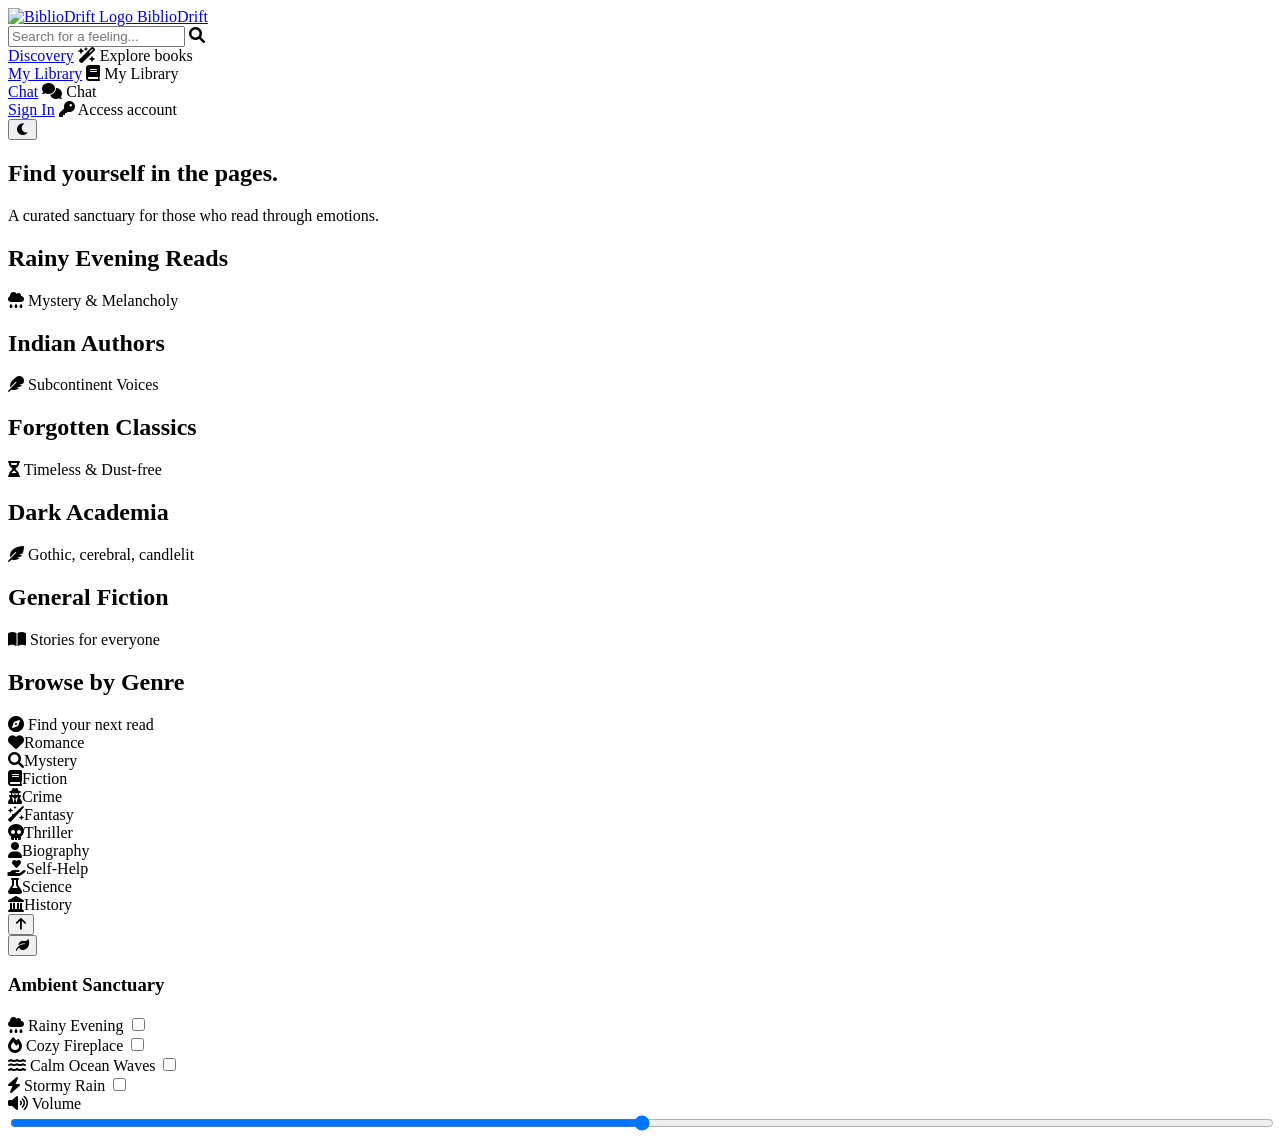
==== frontend/pages/index.html @ 492b3f28 "feat: implement Goodreads mood deep-dive panel on discovery cards (#646)" ====
<!doctype html>
<html lang="en">

<head>
  <meta charset="UTF-8" />
  <script>
    (function () {
      const theme = localStorage.getItem('bibliodrift_theme');
      if (theme === 'night') {
        document.documentElement.setAttribute('data-theme', 'night');
      }
    })();
  </script>
  <script src="https://unpkg.com/dexie/dist/dexie.js"></script>

  <script src="../js/db.js"></script>

  <script src="../js/app.js"></script>
  <script src="../js/library-3d.js"></script>
  <script src="https://unpkg.com/dexie/dist/dexie.js"></script>
  <meta name="viewport" content="width=device-width, initial-scale=1.0" />
  <!-- Added SEO meta description to improve search engine discoverability and click-through rates -->
  <meta name="description" content="BiblioDrift — Discover books by mood, track your reading journey, and get AI-powered recommendations." />
  <title>BiblioDrift | Find yourself in the pages</title>
  <link rel="stylesheet" href="../css/style.css" />
  <link rel="stylesheet" href="../css/keyboard-shortcuts.css" />
  <link rel="manifest" href="/manifest.json">
  <!-- Fonts -->
  <link rel="preconnect" href="https://fonts.googleapis.com" />
  <link rel="preconnect" href="https://fonts.gstatic.com" crossorigin />
  <link
    href="https://fonts.googleapis.com/css2?family=Playfair+Display:ital,wght@0,400;0,600;1,400&family=Georgia&display=swap"
    rel="stylesheet" />
  <link rel="stylesheet" href="https://cdnjs.cloudflare.com/ajax/libs/font-awesome/6.0.0/css/all.min.css" />

  <!-- Security: DOMPurify for XSS prevention -->
  <script src="https://cdn.jsdelivr.net/npm/dompurify@3.0.6/dist/purify.min.js"></script>
  <link rel="icon" href="../assets/images/biblioDrift_favicon.png" type="image/png">
  <!-- PWA -->
  <link rel="manifest" href="/manifest.json">
  <meta name="theme-color" content="#2c2420">
  <meta name="apple-mobile-web-app-capable" content="yes">
  <meta name="apple-mobile-web-app-status-bar-style" content="black-translucent">
  <meta name="apple-mobile-web-app-title" content="BiblioDrift">
  <link rel="apple-touch-icon" href="../assets/images/biblioDrift_favicon.png">
</head>

<body>
  <header>
    <a href="index.html" class="logo">
      <img style="height: 40px" src="../assets/images/biblioDrift_favicon.png" alt="BiblioDrift Logo"> BiblioDrift
    </a>
    <div class="header-controls">
      <div class="search-bar">
        <input type="text" id="searchInput" class="search-input" placeholder="Search for a feeling...">
        <i class="fa-solid fa-search search-icon" id="searchIcon"></i>
      </div>
      <nav class="nav-links">
        <div class="tooltip">
          <a href="index.html" class="active">Discovery</a>
          <span class="tooltip-text"><i class="fa-solid fa-wand-magic-sparkles"></i> Explore books</span>
        </div>
        <div class="tooltip">
          <a href="library.html">My Library</a>
          <span class="tooltip-text"><i class="fa-solid fa-book"></i> My Library</span>
        </div>
        <div class="tooltip">
          <a href="chat.html">Chat</a>
          <span class="tooltip-text"><i class="fa-solid fa-comments"></i> Chat</span>
        </div>
        <!-- DYNAMIC AUTH LINK -->
        <div class="tooltip">
          <a href="auth.html" id="navAuthLink">Sign In</a>
          <span class="tooltip-text" id="navAuthTooltip"><i class="fa-solid fa-key"></i> Access account</span>
        </div>
      </nav>
      <button id="themeToggle" class="btn-icon" title="Toggle Theme">
        <i class="fa-solid fa-moon"></i>
      </button>
    </div>
  </header>

  <main>
    <section class="hero">
      <h1>Find yourself in the pages.</h1>
      <p>A curated sanctuary for those who read through emotions.</p>
    </section>

    <!-- SEARCH RESULTS SECTION (Initially Hidden) -->
    <section id="search-results-section" class="curated-section" hidden>
      <div class="section-header">
        <h2 id="search-query-display">Search Results</h2>
        <span><i class="fa-solid fa-magnifying-glass"></i> Exploring your query</span>
      </div>
      <div class="curated-row" id="search-results-grid">
        <!-- Dynamically Appended Books -->
      </div>
    </section>

    <!-- Curated Sections -->
    <section class="curated-section">
      <div class="section-header">
        <h2>Rainy Evening Reads</h2>
        <span><i class="fa-solid fa-cloud-rain"></i> Mystery & Melancholy</span>
      </div>
      <div class="curated-row" id="row-rainy"></div>
    </section>

    <section class="curated-section">
      <div class="section-header">
        <h2>Indian Authors</h2>
        <span><i class="fa-solid fa-feather"></i> Subcontinent Voices</span>
      </div>
      <div class="curated-row" id="row-indian"></div>
    </section>

    <section class="curated-section">
      <div class="section-header">
        <h2>Forgotten Classics</h2>
        <span><i class="fa-solid fa-hourglass"></i> Timeless & Dust-free</span>
      </div>
      <div class="curated-row" id="row-classics"></div>
    </section>

    <section class="curated-section">
      <div class="section-header">
        <h2>Dark Academia</h2>
        <span><i class="fa-solid fa-feather-pointed"></i> Gothic, cerebral, candlelit</span>
      </div>
      <div class="curated-row" id="row-dark-academia"></div>
    </section>

    <section class="curated-section">
      <div class="section-header">
        <h2>General Fiction</h2>
        <span><i class="fa-solid fa-book-open"></i> Stories for everyone</span>
      </div>
      <div class="curated-row" id="row-fiction"></div>
    </section>

    <!-- Genre Grid Section -->
    <section class="curated-section genre-section">
      <div class="section-header">
        <h2>Browse by Genre</h2>
        <span><i class="fa-solid fa-compass"></i> Find your next read</span>
      </div>
      <div class="genre-grid" id="genre-grid">
        <div class="genre-card" data-genre="romance"><i class="fa-solid fa-heart"></i><span>Romance</span></div>
        <div class="genre-card" data-genre="mystery"><i class="fa-solid fa-magnifying-glass"></i><span>Mystery</span>
        </div>
        <div class="genre-card" data-genre="fiction"><i class="fa-solid fa-book"></i><span>Fiction</span></div>
        <div class="genre-card" data-genre="crime"><i class="fa-solid fa-user-secret"></i><span>Crime</span></div>
        <div class="genre-card" data-genre="fantasy"><i class="fa-solid fa-wand-sparkles"></i><span>Fantasy</span></div>
        <div class="genre-card" data-genre="thriller"><i class="fa-solid fa-skull"></i><span>Thriller</span></div>
        <div class="genre-card" data-genre="biography"><i class="fa-solid fa-user"></i><span>Biography</span></div>
        <div class="genre-card" data-genre="self-help"><i
            class="fa-solid fa-hand-holding-heart"></i><span>Self-Help</span></div>
        <div class="genre-card" data-genre="science"><i class="fa-solid fa-flask"></i><span>Science</span></div>
        <div class="genre-card" data-genre="history"><i class="fa-solid fa-landmark"></i><span>History</span></div>
      </div>
    </section>

    <!-- Genre Modal -->
    <dialog id="genre-modal" class="genre-modal">
      <div class="genre-modal-content">
        <div class="genre-modal-header">
          <h2 id="genre-modal-title">Genre Books</h2>
          <button class="close-genre-modal" id="close-genre-modal"><i class="fa-solid fa-xmark"></i></button>
        </div>
        <div class="genre-modal-body">
          <div class="genre-books-grid" id="genre-books-grid"></div>
        </div>
      </div>
    </dialog>

    <!-- Book Details Modal -->
    <dialog id="book-details-modal" class="glass-modal">
      <div class="modal-content">
        <button class="close-modal-btn" id="closeModalBtn"><i class="fa-solid fa-xmark"></i></button>
        <div class="modal-body">
          <div class="modal-media"><img id="modal-img" src="" alt="Book Cover" /></div>
          <div class="modal-info">
            <h2 id="modal-title">Book Title</h2>
            <p id="modal-author" class="modal-subtitle">Author Name</p>
            <div class="ai-insight-box">
              <div class="ai-header"><i class="fa-solid fa-wand-magic-sparkles"></i><span>AI Insight</span></div>
              <div id="modal-summary">
                <div class="text-skeleton skeleton"></div>
                <div class="text-skeleton skeleton" style="width: 90%"></div>
                <div class="text-skeleton skeleton" style="width: 70%"></div>
              </div>
            </div>
            <div class="modal-actions">
              <button id="modal-add-btn" class="btn-primary"><i class="fa-regular fa-heart"></i> Add to Library</button>
              <button id="modal-preview-btn" class="btn-preview"><i class="fa-solid fa-book-open"></i> Preview</button>
              <button id="modal-share-btn" class="btn-secondary modal-share-btn"><i class="fa-solid fa-share-nodes"></i>
                Share</button>
              <button id="modal-mood-btn" class="btn-secondary"><i class="fa-solid fa-wand-magic-sparkles"></i> Explore Mood</button>
            </div>
          </div>
        </div>
      </div>
    </dialog>
  </main>


<!--The footer is being called usingt footer.js.-->
  <script src="../js/config.js"></script>
  <script src="../js/app.js"></script>
  <script src="../js/book-preview.js"></script>
  <script src="../js/footer.js"></script>
  <script src="../script/header-scroll.js"></script>


  <!-- Back to Top Button -->
  <button id="backToTop" class="btn-icon back-to-top" title="Back to Top" onclick="window.scrollTo({top: 0, behavior: 'smooth'});">
    <i class="fa-solid fa-arrow-up"></i>
  </button>

  <!-- Ambient Sanctuary UI -->
  <div class="ambient-sanctuary">
    <button id="ambientToggle" title="Ambient Sanctuary">
      <i class="fa-solid fa-leaf"></i>
    </button>
    <div id="ambientPanel" class="ambient-panel">
      <h3 style="color: var(--text-main) !important;">Ambient Sanctuary</h3>
      <div class="ambient-option">
        <span style="color: var(--text-main) !important;"><i class="fa-solid fa-cloud-rain"></i> Rainy Evening</span>
        <label class="switch">
          <input type="checkbox" id="rainToggle">
          <span class="slider"></span>
        </label>
      </div>
      <div class="ambient-option">
        <span style="color: var(--text-main) !important;"><i class="fa-solid fa-fire"></i> Cozy Fireplace</span>
        <label class="switch">
          <input type="checkbox" id="fireToggle">
          <span class="slider"></span>
        </label>
      </div>
      <div class="ambient-option">
        <span style="color: var(--text-main) !important;"><i class="fa-solid fa-water"></i> Calm Ocean Waves</span>
        <label class="switch">
          <input type="checkbox" id="oceanToggle">
          <span class="slider"></span>
        </label>
      </div>
      <div class="ambient-option">
        <span style="color: var(--text-main) !important;"><i class="fa-solid fa-bolt"></i> Stormy Rain</span>
        <label class="switch">
          <input type="checkbox" id="stormToggle">
          <span class="slider"></span>
        </label>
      </div>
      <div class="volume-control">
        <label for="ambientVolume" style="color: var(--text-main) !important;"><i class="fa-solid fa-volume-high"></i> Volume</label>
        <input type="range" id="ambientVolume" min="0" max="1" step="0.1" value="0.5" style="width: 100%;">
      </div>
    </div>
  </div>

  <script src="../js/ambient.js"></script>
  <script src="../js/security.js"></script>
  <script src="../js/pwa.js"></script>

</body>

</html>
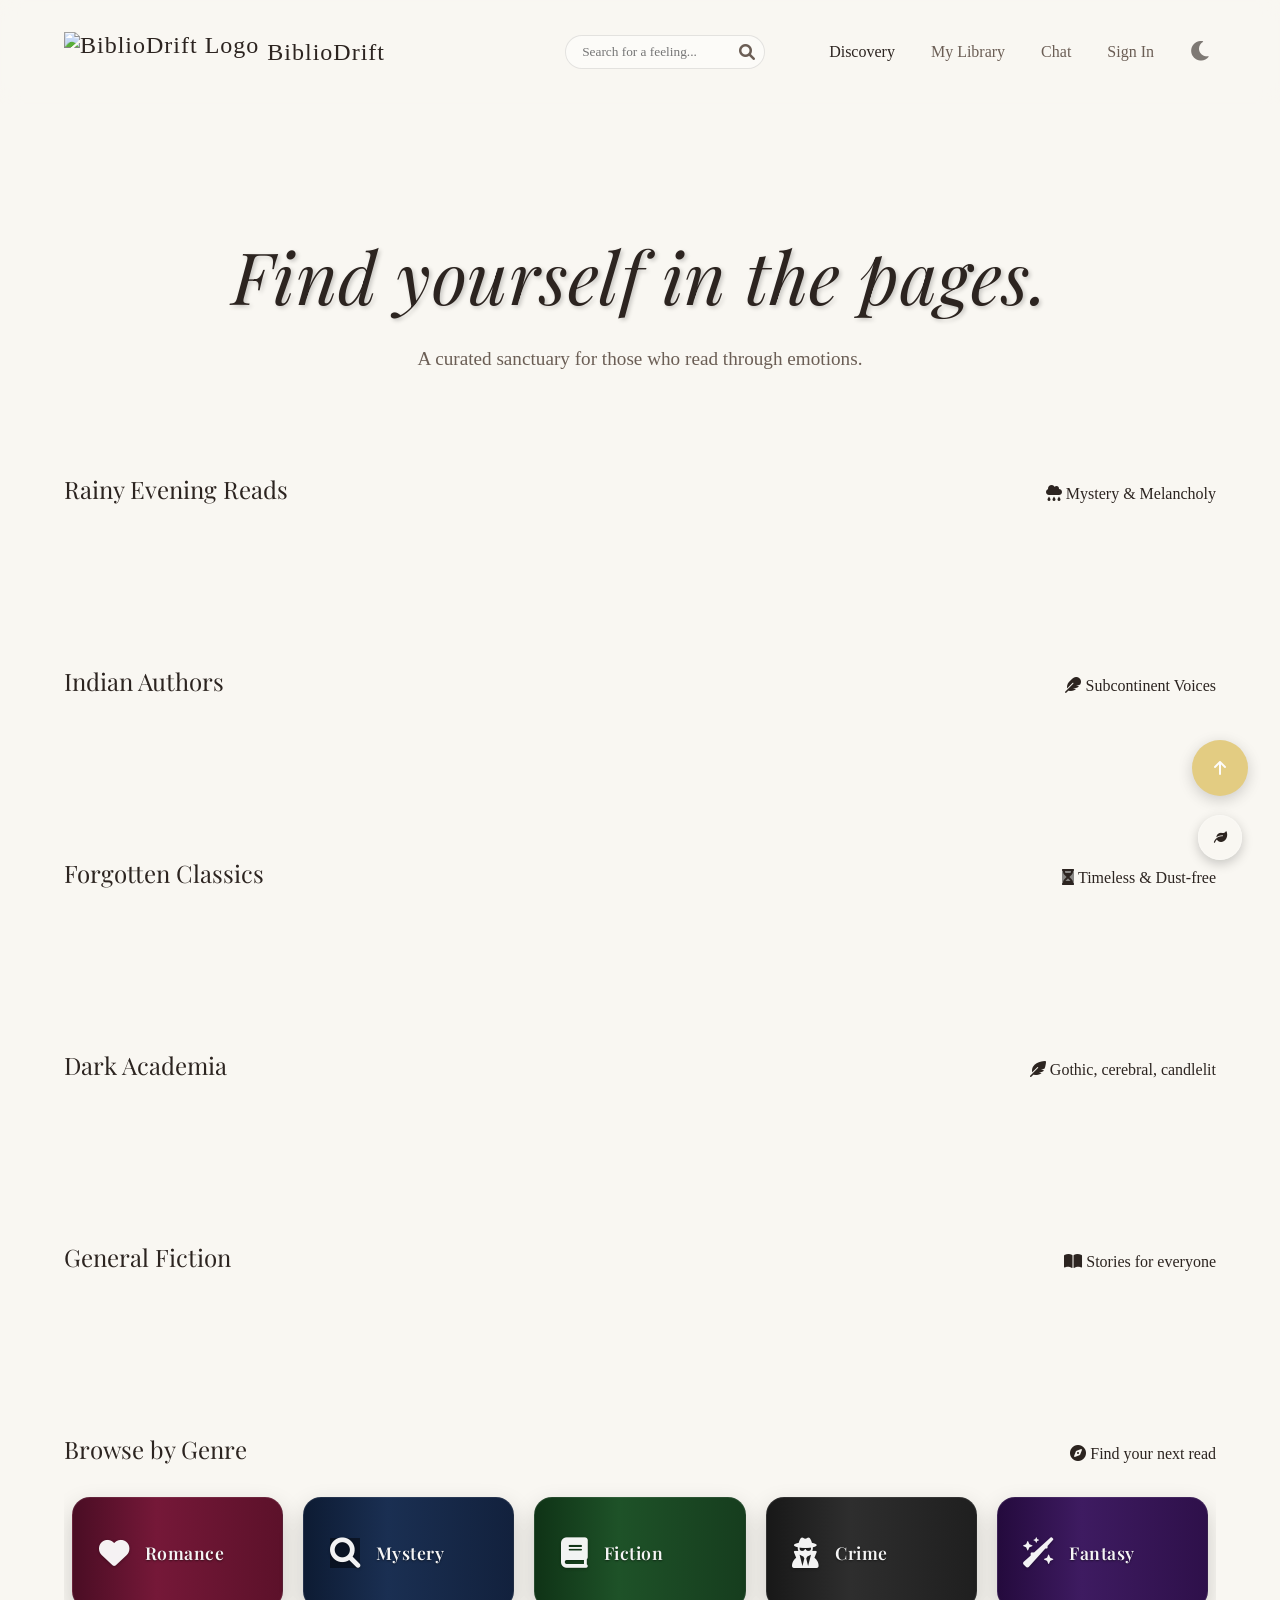
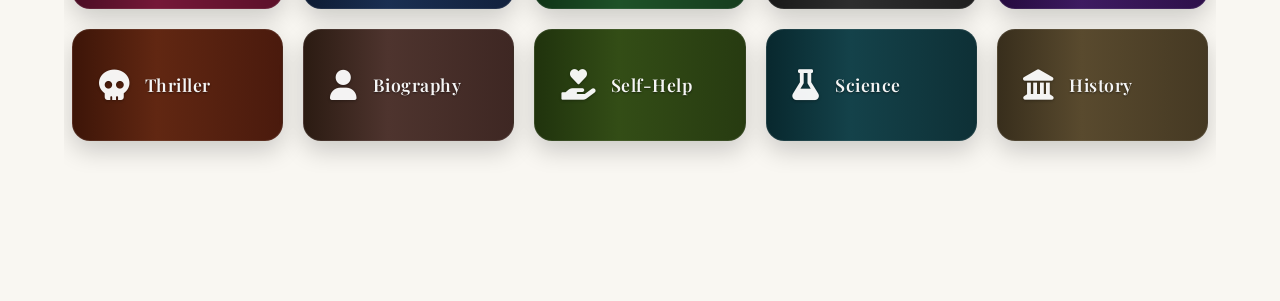
==== commit b594030d: "Merge branch 'main' into 671" ====
--- a/frontend/pages/index.html
+++ b/frontend/pages/index.html
@@ -195,7 +195,6 @@
               <button id="modal-preview-btn" class="btn-preview"><i class="fa-solid fa-book-open"></i> Preview</button>
               <button id="modal-share-btn" class="btn-secondary modal-share-btn"><i class="fa-solid fa-share-nodes"></i>
                 Share</button>
-              <button id="modal-mood-btn" class="btn-secondary"><i class="fa-solid fa-wand-magic-sparkles"></i> Explore Mood</button>
             </div>
           </div>
         </div>
--- a/frontend/css/style.css
+++ b/frontend/css/style.css
@@ -0,0 +1,4672 @@
+:root {
+    /* Fix: WCAG AA Contrast Floor - Issue #534 */
+.glass-panel,
+.book-tooltip,
+.book-detail-modal,
+[class*="glass"] {
+    background: rgba(0, 0, 0, 0.45) !important;
+    backdrop-filter: blur(12px);
+    -webkit-backdrop-filter: blur(12px);
+}
+    /* Day Theme (Default) */
+    --bg-color: #f9f7f2;
+    --header-bg: rgba(249, 247, 242, 0.8);
+    --text-main: #2c2420;
+    --text-muted: #6b5e55;
+    --accent-gold: #d4af37;
+    --wood-dark: #5d4037;
+    --wood-light: #8d6e63;
+    --glass-bg: rgba(255, 255, 255, 0.1);
+    --glass-border: rgba(255, 255, 255, 0.2);
+    --shadow-soft: 0 10px 30px rgba(0, 0, 0, 0.05);
+    --input-bg: rgba(255, 255, 255, 0.5);
+    --input-border: rgba(0, 0, 0, 0.1);
+    --book-bg: #fff;
+    --paper-color: #fffdf9;
+
+    /* Vibe Colors */
+    --vibe-mystery: #78909c;
+    --vibe-romance: #ef9a9a;
+    --vibe-classic: #a1887f;
+
+    /* Dimensions */
+    --book-width: 160px;
+    --book-height: 240px;
+    --book-thick: 40px;
+}
+
+[data-theme="night"] {
+    /* Night Theme (Dark Wood) */
+    --bg-color: #1e1a18;
+    --header-bg: rgba(30, 26, 24, 0.85);
+    --text-main: #e0d5cb;
+    --text-muted: #a89a8e;
+    --accent-gold: #fccb4e;
+    --wood-dark: #3e2723;
+    --wood-light: #5d4037;
+    --glass-bg: rgba(0, 0, 0, 0.3);
+    --glass-border: rgba(255, 255, 255, 0.05);
+    --shadow-soft: 0 10px 40px rgba(0, 0, 0, 0.4);
+    --input-bg: rgba(0, 0, 0, 0.2);
+    --input-border: rgba(255, 255, 255, 0.1);
+    --book-bg: #2c2420;
+    --paper-color: #e0d5cb;
+}
+
+* {
+    box-sizing: border-box;
+    margin: 0;
+    padding: 0;
+}
+
+html {
+    scroll-behavior: smooth;
+    transition: background-color 0.4s ease, color 0.4s ease;
+}
+
+body {
+    background-color: var(--bg-color);
+    color: var(--text-main);
+    font-family: "Georgia", serif;
+    /* Classic serif for books */
+    overflow-x: hidden;
+    min-height: 100vh;
+    transition: background-color 0.4s ease, color 0.4s ease, border-color 0.4s ease, box-shadow 0.4s ease;
+}
+
+/* Explicit night-mode overrides — bulletproof fallback */
+[data-theme="night"] body,
+html[data-theme="night"],
+html[data-theme="night"] body {
+    background-color: #1e1a18 !important;
+    color: #fff5f5 !important;
+}
+
+[data-theme="night"] header {
+    background: rgba(30, 26, 24, 0.85) !important;
+}
+
+[data-theme="night"] .search-input,
+[data-theme="night"] input {
+    background: rgba(0, 0, 0, 0.2) !important;
+    color: #e0d5cb !important;
+    border-color: rgba(255, 255, 255, 0.1) !important;
+}
+
+
+/* Global Wooden Scrollbar Styling */
+::-webkit-scrollbar {
+    width: 12px;
+}
+
+::-webkit-scrollbar-track {
+    background: var(--bg-color);
+}
+
+::-webkit-scrollbar-thumb {
+    background: linear-gradient(180deg, var(--wood-dark), var(--wood-light));
+    border-radius: 6px;
+    border: 2px solid var(--bg-color);
+}
+
+::-webkit-scrollbar-thumb:hover {
+    background: linear-gradient(180deg, var(--wood-light), var(--wood-dark));
+    box-shadow: inset 0 0 6px rgba(0, 0, 0, 0.3);
+}
+
+h1,
+h2,
+h3 {
+    font-weight: normal;
+    font-family: "Playfair Display", serif;
+    /* Elegant headings */
+}
+
+/* --- Layout --- */
+header {
+    padding: 2rem 4rem;
+    display: flex;
+    justify-content: space-between;
+    align-items: center;
+    position: sticky;
+    top: 0;
+    z-index: 100;
+    background: var(--header-bg);
+    backdrop-filter: blur(10px);
+    transition: background-color 0.4s ease, color 0.4s ease, backdrop-filter 0.4s ease;
+}
+
+.header-controls {
+    display: flex;
+    align-items: center;
+    gap: 2rem;
+}
+
+.search-bar {
+    position: relative;
+    display: flex;
+    align-items: center;
+}
+
+.search-input {
+    background: var(--input-bg);
+    border: 1px solid var(--input-border);
+    padding: 0.5rem 1rem;
+    border-radius: 20px;
+    font-family: "Georgia", serif;
+    width: 200px;
+    transition: all 0.4s ease;
+    outline: none;
+    color: var(--text-main);
+}
+
+.search-input:focus {
+    background: var(--book-bg);
+    width: 300px;
+    box-shadow: var(--shadow-soft);
+}
+
+.search-icon {
+    position: absolute;
+    right: 10px;
+    color: var(--text-muted);
+    cursor: pointer;
+    transition: color 0.3s ease;
+}
+
+.search-icon:hover {
+    color: var(--text-main);
+}
+
+.logo {
+    font-size: 1.5rem;
+    letter-spacing: 1px;
+    color: var(--text-main);
+    text-decoration: none;
+    display: flex;
+    align-items: center;
+    gap: 0.5rem;
+}
+
+.nav-links a {
+    text-decoration: none;
+    color: var(--text-muted);
+    margin-left: 2rem;
+    transition: color 0.3s ease;
+}
+
+.nav-links a:hover,
+.nav-links a.active {
+    color: var(--text-main);
+}
+
+/* === ANIMATED HOVER TOOLTIPS FOR NAVIGATION (NEW) === */
+.tooltip {
+    position: relative;
+    display: inline-block;
+}
+
+.tooltip-text {
+    position: absolute;
+    left: 50%;
+    bottom: calc(100% + 8px);
+    transform: translateX(-50%) scale(0.95) translateY(6px);
+    padding: 10px 14px;
+    background: #fffaf3;
+    color: #2b2b2b;
+    font-size: 13px;
+    font-weight: 500;
+    white-space: nowrap;
+    border-radius: 10px;
+    box-shadow: 0 8px 20px rgba(0, 0, 0, 0.15);
+    border: 1px solid rgba(0, 0, 0, 0.08);
+    opacity: 0;
+    visibility: hidden;
+    pointer-events: none;
+    transition: all 0.25s ease;
+    z-index: 9999;
+}
+
+.tooltip-text::after {
+    content: "";
+    position: absolute;
+    top: 100%;
+    left: 50%;
+    transform: translateX(-50%) rotate(45deg);
+    width: 12px;
+    height: 12px;
+    background: #fffaf3;
+    border-left: 1px solid rgba(0, 0, 0, 0.08);
+    border-bottom: 1px solid rgba(0, 0, 0, 0.08);
+}
+
+.tooltip:hover .tooltip-text {
+    opacity: 1;
+    visibility: visible;
+    transform: translateX(-40%) scale(1) translateY(0);
+}
+
+.tooltip-text i {
+    margin-right: 5px;
+    color: var(--accent-gold);
+}
+
+main {
+    padding: 2rem 4rem;
+    max-width: 1400px;
+    margin: 0 auto;
+    width: 100%;
+    overflow-x: hidden;
+}
+
+/* --- Hero --- */
+.hero {
+    text-align: center;
+    padding: 6rem 1rem;
+    animation: heroFade 1s ease-out;
+}
+
+@keyframes heroFade {
+    from {
+        opacity: 0;
+        transform: translateY(15px);
+    }
+
+    to {
+        opacity: 1;
+        transform: translateY(0);
+    }
+}
+
+
+.hero h1 {
+    font-size: clamp(2.5rem, 8vw, 4.5rem);
+    margin-bottom: 1.5rem;
+    font-style: italic;
+    line-height: 1.2;
+    letter-spacing: 0.5px;
+    text-shadow: 2px 2px 4px rgba(0, 0, 0, 0.2);
+}
+
+.hero p {
+    color: var(--text-muted);
+    font-size: 1.2rem;
+    line-height: 1.8;
+    max-width: 55ch;
+    margin: 0 auto;
+}
+
+/* --- Curated Tables (Horizontal Scroll) --- */
+.curated-section {
+    margin-bottom: 6rem;
+    width: 100%;
+    overflow-x: hidden;
+}
+
+.section-header {
+    margin-: 0 1rem 0.5rem 1rem;
+    display: flex;
+    justify-content: space-between;
+    align-items: baseline;
+    flex-wrap: wrap;
+    gap: 1rem
+    justify-content: space-between;
+    align-items: baseline;
+}
+
+.curated-row {
+    display: flex;
+    gap: 3rem;
+    padding: 2rem 1rem;
+    overflow-x: auto;
+    overflow-y: hidden;
+    /* Allow horizontal scrolling on mobile */
+    perspective: 1000px;
+    -webkit-overflow-scrolling: touch;
+    scroll-behavior: smooth;
+    flex-wrap: nowrap;
+}
+
+/* --- 3D Book Component --- */
+.book-scene {
+    width: var(--book-width);
+    height: var(--book-height);
+    perspective: 1000px;
+    cursor: pointer;
+    flex-shrink: 0;
+    min-width: var(--book-width);
+}
+
+.book {
+    width: 100%;
+    height: 100%;
+    position: relative;
+    transform-style: preserve-3d;
+    /* Bouncy cozy feel */
+    transform-origin: center center -20px;
+    /* Pivot inside the book */
+    animation: floatIn 0.8s ease-out backwards;
+}
+
+@keyframes floatIn {
+    from {
+        opacity: 0;
+        transform: translateY(50px) scale(0.9);
+    }
+
+    to {
+        opacity: 1;
+        transform: translateY(0) scale(1);
+    }
+}
+
+.book.flipped {
+    transform: rotateY(180deg) scale(1.2) translateZ(50px);
+    /* Expand and bring closer */
+    z-index: 100;
+}
+
+/* Book Faces */
+.book__face {
+    position: absolute;
+    width: 100%;
+    height: 100%;
+    backface-visibility: hidden;
+    /* Hide back when front is clear */
+    border-radius: 4px 8px 8px 4px;
+    box-shadow: 5px 5px 15px rgba(0, 0, 0, 0.15);
+}
+
+.book__face--front {
+    background: var(--book-bg);
+    transform: rotateY(0deg);
+    z-index: 2;
+}
+
+.book__face--front img {
+    width: 100%;
+    height: 100%;
+    object-fit: cover;
+    border-radius: 4px 8px 8px 4px;
+}
+
+.book__face--back {
+    transform: rotateY(180deg);
+    background: var(--paper-color);
+    /* Paper color */
+    padding: 1.5rem;
+    display: flex;
+    flex-direction: column;
+    justify-content: space-between;
+    border: 1px solid var(--glass-border);
+    z-index: 1;
+    color: #2c2420;
+    /* Keep text dark for paper feel even in night mode */
+}
+
+/* The Spine */
+.book__face--spine {
+    position: absolute;
+    width: var(--book-thick);
+    height: 100%;
+    left: 0;
+    top: 0;
+    transform: rotateY(-90deg) translateZ(calc(var(--book-thick) / 2));
+}
+
+/* Improved 3D Box Model */
+/* Re-defining .book for proper thickness volume */
+.book {
+    transform-origin: center center -20px;
+    /* Pivot inside the book */
+}
+
+.book__face--front {
+    transform: translateZ(20px);
+}
+
+.book__face--back {
+    transform: rotateY(180deg) translateZ(20px);
+}
+
+.book__face--spine {
+    width: 40px;
+    height: 100%;
+    background: #333;
+    /* Default spine color */
+    transform: rotateY(-90deg) translateZ(20px);
+    /* Adjust positioning to be flush left of front face */
+    left: -20px;
+    /* Half thickness */
+}
+
+.book__face--right {
+    /* Pages */
+    width: 40px;
+    height: 100%;
+    background: linear-gradient(to right, #fff, #f0f0f0 20%, #fff 40%);
+    transform: rotateY(90deg) translateZ(140px);
+    /* Width - half thickness */
+    left: auto;
+    right: -20px;
+}
+
+/* Hover Effect: Pull out */
+.book-scene:hover .book:not(.flipped) {
+    transform: translateZ(30px) translateY(-10px) rotateY(-10deg);
+}
+
+/* Glassmorphism Overlay (Quick view) */
+.glass-overlay {
+    position: absolute;
+    bottom: 10px;
+    left: 10px;
+    right: 10px;
+    background: rgba(255, 255, 255, 0.7);
+    backdrop-filter: blur(8px);
+    padding: 0.5rem;
+    border-radius: 6px;
+    opacity: 0;
+    transform: translateY(10px);
+    transition: all 0.3s ease;
+    pointer-events: none;
+    /* Let clicks pass to book */
+}
+
+.book-scene:hover .glass-overlay {
+    opacity: 1;
+    transform: translateY(0);
+}
+
+/* Back of book content */
+.handwritten-note {
+    font-family: "Courier New", Courier, monospace;
+    /* Placeholder for handwriting font */
+    color: var(--text-muted);
+    font-size: 0.9rem;
+    line-height: 1.4;
+    background: #fffdc2;
+    padding: 10px;
+    transform: rotate(-2deg);
+    box-shadow: 2px 2px 5px rgba(0, 0, 0, 0.1);
+    margin-bottom: 1rem;
+}
+
+/* Read details Button */
+.read-details-btn {
+    background-color: #3e2723; 
+    color: #fffdf9;
+    border: 1px solid var(--accent-gold);
+    padding: 6px 16px; 
+    border-radius: 6px;
+    font-family: 'Playfair Display', 'Georgia', serif;
+    font-size: 0.82rem;
+    cursor: pointer;
+    display: flex;
+    align-items: center;
+    justify-content: center;
+    gap: 6px; 
+    margin: 8px auto 14px auto;
+    width: 96%; 
+    box-shadow: 0 3px 6px rgba(0, 0, 0, 0.15);
+    transition: background-color 0.2s ease-in-out;
+    white-space: nowrap; 
+}
+
+.read-details-btn:hover {
+    background-color: #5d4037;
+}
+
+.book__face--back .book-actions {
+    justify-content: space-around;
+    padding: 0 10px;
+    width: 100%;
+    margin-bottom: -6px;
+}
+
+.book-actions {
+    display: flex;
+    gap: 0.35rem;
+    justify-content: center;
+    align-items: center;
+    width: 100%;
+}
+
+.btn-icon {
+    border: none;
+    background: none;
+    cursor: pointer;
+    font-size: 1rem;
+    padding: 0.15rem 0.25rem;
+    opacity: 0.6;
+    transition: opacity 0.2s, transform 0.12s;
+}
+
+.btn-icon:hover {
+    opacity: 1;
+    transform: scale(1.08);
+}
+
+/* --- Virtual Shelves --- */
+.shelves-container {
+    width: 100%;
+    overflow-x: hidden;
+    display: flex;
+    flex-direction: column;
+    gap: 4rem;
+    padding: 2rem 0;
+}
+
+.shelf-row {
+    position: relative;
+    padding: 0 2rem 1.5rem 2rem;
+    /* Realistic Wood Texture Gradient */
+    background:
+        repeating-linear-gradient(90deg,
+            transparent 0,
+            transparent 4px,
+            rgba(0, 0, 0, 0.02) 5px,
+            transparent 10px),
+        linear-gradient(to bottom, #5d4037 0%, #3e2723 100%);
+    border-bottom: 25px solid #281a15;
+    /* Thicker front lip */
+    border-radius: 4px;
+    box-shadow:
+        0 20px 20px -10px rgba(0, 0, 0, 0.3),
+        inset 0 2px 20px rgba(0, 0, 0, 0.2);
+    display: flex;
+    align-items: flex-end;
+    gap: 1.5rem;
+    /* More spacing for expanded books */
+    min-height: 280px;
+    flex-wrap: nowrap;
+    overflow-x: auto;
+    -webkit-overflow-scrolling: touch;
+}
+
+.shelf-row::after {
+    /* Depth shadow on wall behind books */
+    content: "";
+    position: absolute;
+    bottom: 25px;
+    /* Above bottom lip */
+    left: 0;
+    right: 0;
+    height: 100%;
+    z-index: -1;
+    background: linear-gradient(to bottom,
+            rgba(0, 0, 0, 0.1),
+            rgba(0, 0, 0, 0.4));
+    pointer-events: none;
+}
+
+.shelf-label {
+    position: absolute;
+    top: -20px;
+    left: 0;
+    font-size: 1.2rem;
+    color: var(--wood-light);
+    font-style: italic;
+}
+
+/* --- Mood Analysis Styles --- */
+
+/* Mood Tags on Book Covers */
+.mood-tags {
+    position: absolute;
+    top: 5px;
+    left: 5px;
+    display: flex;
+    flex-direction: column;
+    gap: 2px;
+}
+
+.mood-tag {
+    background: rgba(0, 0, 0, 0.7);
+    color: white;
+    padding: 2px 6px;
+    border-radius: 10px;
+    font-size: 0.7rem;
+    font-weight: bold;
+    text-transform: capitalize;
+}
+
+/* Mood-specific colors */
+.mood-cozy {
+    background: #8d6e63 !important;
+}
+
+.mood-dark {
+    background: #424242 !important;
+}
+
+.mood-mysterious {
+    background: #5e35b1 !important;
+}
+
+.mood-romantic {
+    background: #e91e63 !important;
+}
+
+.mood-adventurous {
+    background: #ff5722 !important;
+}
+
+.mood-melancholy {
+    background: #607d8b !important;
+}
+
+.mood-uplifting {
+    background: #4caf50 !important;
+}
+
+.mood-intense {
+    background: #f44336 !important;
+}
+
+.mood-whimsical {
+    background: #9c27b0 !important;
+}
+
+.mood-thought-provoking {
+    background: #795548 !important;
+}
+
+/* Glass overlay mood tags */
+.glass-mood-tags {
+    margin-top: 0.5rem;
+    display: flex;
+    gap: 0.25rem;
+    flex-wrap: wrap;
+}
+
+.glass-mood-tag {
+    background: rgba(255, 255, 255, 0.3);
+    padding: 1px 4px;
+    border-radius: 8px;
+    font-size: 0.6rem;
+    text-transform: capitalize;
+}
+
+/* Back of book mood analysis */
+.mood-analysis {
+    margin-top: 1rem;
+    padding-top: 0.5rem;
+    border-top: 1px solid rgba(0, 0, 0, 0.1);
+}
+
+.mood-tags-back {
+    display: flex;
+    gap: 0.25rem;
+    flex-wrap: wrap;
+    margin-top: 0.25rem;
+}
+
+.mood-tag-small {
+    background: var(--accent-gold);
+    color: white;
+    padding: 1px 4px;
+    border-radius: 6px;
+    font-size: 0.6rem;
+    text-transform: capitalize;
+}
+
+/* Mood Analysis Modal */
+.mood-modal {
+    position: fixed;
+    top: 0;
+    left: 0;
+    width: 100%;
+    height: 100%;
+    background: rgba(0, 0, 0, 0.7);
+    display: flex;
+    justify-content: center;
+    align-items: center;
+    z-index: 1000;
+    backdrop-filter: blur(5px);
+}
+
+.mood-modal-content {
+    background: var(--book-bg);
+    border-radius: 12px;
+    max-width: 500px;
+    width: 90%;
+    max-height: 80vh;
+    overflow-y: auto;
+    box-shadow: var(--shadow-soft);
+    border: 1px solid var(--glass-border);
+    display: flex;
+    flex-direction: column;
+}
+
+.mood-modal-header {
+    padding: 1.5rem;
+    border-bottom: 1px solid var(--glass-border);
+    display: flex;
+    justify-content: space-between;
+    align-items: center;
+}
+
+.mood-modal-header h3 {
+    margin: 0;
+    color: var(--text-main);
+}
+
+.close-modal {
+    background: none;
+    border: none;
+    font-size: 1.5rem;
+    cursor: pointer;
+    color: var(--text-muted);
+    padding: 0;
+    width: 30px;
+    height: 30px;
+    display: flex;
+    align-items: center;
+    justify-content: center;
+}
+
+.close-modal:hover {
+    color: var(--text-main);
+}
+
+.mood-modal-body {
+    padding: 1.5rem;
+}
+
+.mood-section {
+    margin-bottom: 1.5rem;
+}
+
+.mood-section h4 {
+    margin: 0 0 0.5rem 0;
+    color: var(--text-main);
+    font-size: 1rem;
+}
+
+/* Sentiment Bar */
+.sentiment-bar {
+    width: 100%;
+    height: 8px;
+    background: #e0e0e0;
+    border-radius: 4px;
+    overflow: hidden;
+    margin: 0.5rem 0;
+}
+
+.sentiment-fill {
+    height: 100%;
+    background: linear-gradient(to right, #f44336, #ff9800, #4caf50);
+    transition: width 0.3s ease;
+}
+
+/* Large mood tags in modal */
+.mood-tags-large {
+    display: flex;
+    gap: 0.5rem;
+    flex-wrap: wrap;
+}
+
+.mood-tag-large {
+    padding: 0.5rem 1rem;
+    border-radius: 20px;
+    font-size: 0.9rem;
+    font-weight: bold;
+    color: white;
+    text-transform: capitalize;
+}
+
+/* Vibe quote styling */
+.vibe-quote {
+    background: var(--paper-color);
+    padding: 1rem;
+    border-radius: 8px;
+    font-style: italic;
+    color: #2c2420;
+    border-left: 4px solid var(--accent-gold);
+    margin: 0.5rem 0;
+}
+
+/* Mood button in book actions */
+.mood-btn {
+    color: var(--accent-gold) !important;
+}
+
+.mood-btn:hover {
+    color: var(--wood-dark) !important;
+    transform: scale(1.1);
+}
+
+/* Responsive mood modal */
+@media (max-width: 768px) {
+    .mood-modal-content {
+        width: 95%;
+        margin: 1rem;
+    }
+
+    .mood-tags-large {
+        flex-direction: column;
+    }
+
+    .mood-tag-large {
+        text-align: center;
+    }
+}
+
+/* Utilities */
+.hidden {
+    display: none !important;
+}
+
+/* --- Constellation View --- */
+.constellation-container {
+    width: 100%;
+    min-height: 600px;
+    margin-top: 2rem;
+    position: relative;
+    border-radius: 12px;
+    overflow: hidden;
+    animation: fadeIn 0.5s ease;
+}
+
+.view-toggles button {
+    cursor: pointer;
+    transition: all 0.3s ease;
+}
+
+.view-toggles .active-view {
+    box-shadow: 0 4px 15px rgba(0, 0, 0, 0.2);
+    transform: scale(1.05);
+}
+
+.fade-in {
+    animation: fadeIn 1s ease;
+}
+
+@keyframes fadeIn {
+    from {
+        opacity: 0;
+        transform: translateY(10px);
+    }
+
+    to {
+        opacity: 1;
+        transform: translateY(0);
+    }
+}
+
+/* Theme Toggle Button Enhancement */
+#themeToggle {
+    font-size: 1.4rem;
+    color: var(--text-main);
+    cursor: pointer;
+    transition:
+        transform 0.3s ease,
+        color 0.3s ease;
+}
+
+#themeToggle:hover {
+    transform: rotate(15deg) scale(1.1);
+    color: var(--accent-gold);
+}
+
+
+.footer {
+    min-height: 120px;
+    width: 100%;
+    background-color: #222;
+    display: flex;
+    flex-direction: column;
+    justify-content: center;
+    align-items: center;
+    gap: 1.2rem;
+    padding: 2rem 0;
+    margin-top: 4rem;
+}
+
+.social_icons {
+    display: flex;
+    gap: 2rem;
+    z-index: 999;
+}
+
+.social_icons a {
+    color: var(--accent-gold);
+    font-size: 2rem;
+    transition:
+        transform 0.3s ease,
+        color 0.3s ease;
+    text-decoration: none;
+}
+
+.social_icons a:hover {
+    color: white;
+    transform: translateY(-5px);
+}
+
+.reading-progress {
+    margin-top: 0.75rem;
+    opacity: 0.85;
+}
+
+.progress-slider {
+    width: 100%;
+    accent-color: var(--accent-gold);
+}
+
+.reading-progress small {
+    font-size: 0.7rem;
+    opacity: 0.7;
+}
+
+/* --- Glass Modal --- */
+.glass-modal {
+    margin: auto;
+    width: 90%;
+    max-width: 900px;
+    background: transparent;
+    border: none;
+    padding: 0;
+    overflow: visible;
+    max-height: 95vh;
+}
+
+.glass-modal::backdrop {
+    background: rgba(0, 0, 0, 0.4);
+    backdrop-filter: blur(5px);
+}
+
+.modal-content {
+    background: rgba(255, 255, 255, 0.65);
+    backdrop-filter: blur(20px);
+    -webkit-backdrop-filter: blur(20px);
+    border: 1px solid var(--glass-border);
+    border-radius: 20px;
+    box-shadow: 0 25px 50px -12px rgba(0, 0, 0, 0.25);
+    padding: 2.5rem;
+    position: relative;
+    overflow: hidden;
+    overflow-y: auto;
+    animation: modalIn 0.4s cubic-bezier(0.175, 0.885, 0.32, 1.275);
+    max-height: 90vh;
+}
+
+[data-theme="night"] .modal-content {
+    background: rgba(30, 26, 24, 0.8);
+    border: 1px solid rgba(255, 255, 255, 0.1);
+}
+
+@keyframes modalIn {
+    from {
+        opacity: 0;
+        transform: scale(0.9) translateY(20px);
+    }
+
+    to {
+        opacity: 1;
+        transform: scale(1) translateY(0);
+    }
+}
+
+.close-modal-btn {
+    position: absolute;
+    top: 1.5rem;
+    right: 1.5rem;
+    background: var(--glass-bg);
+    border: none;
+    width: 2.5rem;
+    height: 2.5rem;
+    border-radius: 50%;
+    cursor: pointer;
+    font-size: 1.2rem;
+    color: var(--text-muted);
+    transition: all 0.2s;
+    display: flex;
+    justify-content: center;
+    align-items: center;
+    z-index: 10;
+}
+
+.close-modal-btn:hover {
+    background: var(--accent-gold);
+    color: #fff;
+    transform: rotate(90deg);
+}
+
+.modal-body {
+    display: grid;
+    grid-template-columns: 300px 1fr;
+    gap: 3rem;
+}
+
+.modal-media {
+    display: flex;
+    justify-content: center;
+    align-items: center;
+}
+
+.modal-media img {
+    width: 100%;
+    height: auto;
+    border-radius: 12px;
+    box-shadow: 10px 10px 30px rgba(0, 0, 0, 0.2);
+    transform: rotate(-3deg);
+    transition: transform 0.3s;
+}
+
+.modal-media img:hover {
+    transform: rotate(0) scale(1.02);
+}
+
+.modal-info {
+    display: flex;
+    flex-direction: column;
+    gap: 1.5rem;
+}
+
+.modal-info h2 {
+    font-size: 2.5rem;
+    line-height: 1.2;
+    margin-bottom: 0;
+}
+
+.modal-subtitle {
+    font-size: 1.2rem;
+    color: var(--text-muted);
+    font-style: italic;
+    margin-top: -1rem;
+}
+
+/* AI Insight Box */
+.ai-insight-box {
+    background: #fdfaf5;
+    border: 1px solid rgba(212, 175, 55, 0.2);
+    border-left: 4px solid var(--accent-gold);
+    padding: 1.2rem 1.5rem;
+    border-radius: 12px;
+    margin-top: 1.5rem;
+    box-shadow: 0 2px 8px rgba(0,0,0,0.03);
+}
+
+#modal-ai-note {
+    font-family: "Georgia", serif;
+    font-style: italic;
+    color: #4a3f35 !important; /* Dark brown for high contrast */
+    line-height: 1.6;
+    font-size: 1.05rem;
+    display: block;
+}
+
+[data-theme="night"] .ai-insight-box {
+    background: linear-gradient(135deg,
+            rgba(255, 255, 255, 0.05),
+            rgba(0, 0, 0, 0.2));
+}
+
+.ai-insight-box::before {
+    content: "";
+    position: absolute;
+    top: 0;
+    left: 0;
+    right: 0;
+    height: 2px;
+    background: linear-gradient(90deg,
+            transparent,
+            var(--accent-gold),
+            transparent);
+    opacity: 0.5;
+}
+
+.ai-header {
+    display: flex;
+    align-items: center;
+    gap: 0.8rem;
+    font-family: "Courier New", monospace;
+    /* Tech feel */
+    font-weight: bold;
+    color: var(--accent-gold);
+    margin-bottom: 1rem;
+    text-transform: uppercase;
+    letter-spacing: 1px;
+    font-size: 0.9rem;
+}
+
+#modal-summary {
+    line-height: 1.6;
+    color: var(--text-main);
+}
+
+.modal-actions {
+    margin-top: auto;
+    display: flex;
+    gap: 1rem;
+}
+
+.btn-primary {
+    background: var(--text-main);
+    color: var(--bg-color);
+    border: none;
+    padding: 1rem 2rem;
+    border-radius: 30px;
+    font-family: "Georgia", serif;
+    font-size: 1.1rem;
+    cursor: pointer;
+    transition: all 0.3s;
+    display: flex;
+    align-items: center;
+    gap: 0.8rem;
+}
+
+.btn-primary:hover {
+    background: var(--accent-gold);
+    color: #fff;
+    transform: translateY(-2px);
+    box-shadow: 0 5px 15px rgba(0, 0, 0, 0.1);
+}
+
+/* Responsive Modal */
+@media (max-width: 768px) {
+    .modal-body {
+        grid-template-columns: 1fr;
+    }
+
+    .modal-media img {
+        max-width: 200px;
+        transform: rotate(0);
+    }
+
+    .modal-content {
+        padding: 1.5rem;
+    }
+
+    .modal-info h2 {
+        font-size: 1.8rem;
+    }
+
+    .ai-insight-box {
+        padding: 1rem 1.2rem;
+    }
+
+    #modal-ai-note {
+        font-size: 0.95rem;
+    }
+
+    .modal-actions {
+        flex-direction: column;
+        width: 100%;
+    }
+
+    .btn-primary,
+    .btn-secondary,
+    .btn-preview {
+        width: 100%;
+    }
+}
+
+/* ===== CHAT INTERFACE STYLES ===== */
+
+.chat-container {
+    max-width: 900px;
+    margin: 0 auto;
+    height: calc(100vh - 80px);
+    display: flex;
+    flex-direction: column;
+    background: var(--glass-bg);
+    backdrop-filter: blur(20px);
+    border: 1px solid var(--glass-border);
+    border-radius: 20px;
+    overflow: hidden;
+    box-shadow: var(--shadow-soft);
+}
+
+.chat-header {
+    padding: 20px 25px;
+    background: var(--glass-bg);
+    border-bottom: 1px solid var(--glass-border);
+    display: flex;
+    justify-content: space-between;
+    align-items: center;
+}
+
+.bookseller-info {
+    display: flex;
+    align-items: center;
+    gap: 15px;
+}
+
+.bookseller-avatar {
+    width: 50px;
+    height: 50px;
+    background: var(--accent-gold);
+    border-radius: 50%;
+    display: flex;
+    align-items: center;
+    justify-content: center;
+    color: var(--wood-dark);
+    font-size: 20px;
+    box-shadow: 0 4px 15px rgba(212, 175, 55, 0.3);
+}
+
+.bookseller-details h2 {
+    font-family: 'Playfair Display', serif;
+    color: var(--text-main);
+    font-size: 1.4rem;
+    margin-bottom: 4px;
+}
+
+.status {
+    display: flex;
+    align-items: center;
+    gap: 8px;
+    color: var(--text-muted);
+    font-size: 0.9rem;
+}
+
+.status-dot {
+    width: 8px;
+    height: 8px;
+    background: #4caf50;
+    border-radius: 50%;
+    animation: pulse 2s infinite;
+}
+
+@keyframes pulse {
+
+    0%,
+    100% {
+        opacity: 1;
+    }
+
+    50% {
+        opacity: 0.5;
+    }
+}
+
+.chat-actions {
+    display: flex;
+    gap: 10px;
+}
+
+.action-btn {
+    width: 40px;
+    height: 40px;
+    background: var(--glass-bg);
+    border: 1px solid var(--glass-border);
+    border-radius: 10px;
+    color: var(--text-muted);
+    cursor: pointer;
+    transition: all 0.3s ease;
+    display: flex;
+    align-items: center;
+    justify-content: center;
+}
+
+.action-btn:hover {
+    background: var(--accent-gold);
+    color: var(--wood-dark);
+    transform: translateY(-2px);
+}
+
+.chat-messages {
+    flex: 1;
+    overflow-y: auto;
+    padding: 20px 25px;
+    display: flex;
+    flex-direction: column;
+    gap: 20px;
+}
+
+.message {
+    display: flex;
+    gap: 12px;
+    max-width: 80%;
+}
+
+.message.user-message {
+    align-self: flex-end;
+    flex-direction: row-reverse;
+}
+
+.message-avatar {
+    width: 35px;
+    height: 35px;
+    border-radius: 50%;
+    display: flex;
+    align-items: center;
+    justify-content: center;
+    font-size: 14px;
+    flex-shrink: 0;
+}
+
+.bookseller-message .message-avatar {
+    background: var(--accent-gold);
+    color: var(--wood-dark);
+}
+
+.user-message .message-avatar {
+    background: var(--wood-light);
+    color: var(--paper-color);
+}
+
+.message-content {
+    flex: 1;
+}
+
+.message-bubble {
+    background: var(--glass-bg);
+    border: 1px solid var(--glass-border);
+    border-radius: 18px;
+    padding: 15px 18px;
+    backdrop-filter: blur(10px);
+    box-shadow: 0 4px 15px rgba(0, 0, 0, 0.1);
+}
+
+.user-message .message-bubble {
+    background: var(--accent-gold);
+    color: var(--wood-dark);
+    border-color: var(--accent-gold);
+}
+
+.message-bubble p {
+    margin-bottom: 8px;
+    line-height: 1.5;
+    color: var(--text-main);
+}
+
+.user-message .message-bubble p {
+    color: var(--wood-dark);
+}
+
+.message-bubble p:last-child {
+    margin-bottom: 0;
+}
+
+.message-time {
+    font-size: 0.75rem;
+    color: var(--text-muted);
+    margin-top: 5px;
+    text-align: left;
+}
+
+.user-message .message-time {
+    text-align: right;
+}
+
+.quick-suggestions {
+    padding: 15px 25px;
+    border-top: 1px solid var(--glass-border);
+    background: var(--glass-bg);
+}
+
+.suggestions-header {
+    font-size: 0.9rem;
+    color: var(--text-muted);
+    margin-bottom: 12px;
+}
+
+.suggestions-list {
+    display: flex;
+    gap: 10px;
+    flex-wrap: wrap;
+}
+
+.suggestion-btn {
+    background: var(--glass-bg);
+    border: 1px solid var(--glass-border);
+    border-radius: 20px;
+    padding: 8px 15px;
+    color: var(--text-main);
+    cursor: pointer;
+    transition: all 0.3s ease;
+    font-size: 0.85rem;
+    display: flex;
+    align-items: center;
+    gap: 6px;
+    backdrop-filter: blur(10px);
+}
+
+.suggestion-btn:hover {
+    background: var(--accent-gold);
+    color: var(--wood-dark);
+    transform: translateY(-2px);
+    box-shadow: 0 4px 15px rgba(212, 175, 55, 0.3);
+}
+
+.chat-input-container {
+    padding: 20px 25px;
+    border-top: 1px solid var(--glass-border);
+    background: var(--glass-bg);
+}
+
+.chat-input-wrapper {
+    display: flex;
+    gap: 12px;
+    align-items: flex-end;
+    background: var(--input-bg);
+    border: 1px solid var(--input-border);
+    border-radius: 20px;
+    padding: 12px 15px;
+    backdrop-filter: blur(10px);
+}
+
+#chatInput {
+    flex: 1;
+    background: transparent;
+    border: none;
+    outline: none;
+    color: var(--text-main);
+    font-size: 1rem;
+    line-height: 1.4;
+    resize: none;
+    min-height: 24px;
+    max-height: 120px;
+    font-family: inherit;
+}
+
+#chatInput::placeholder {
+    color: var(--text-muted);
+}
+
+.send-btn {
+    width: 40px;
+    height: 40px;
+    background: var(--accent-gold);
+    border: none;
+    border-radius: 50%;
+    color: var(--wood-dark);
+    cursor: pointer;
+    transition: all 0.3s ease;
+    display: flex;
+    align-items: center;
+    justify-content: center;
+    flex-shrink: 0;
+}
+
+.send-btn:hover {
+    transform: scale(1.1);
+    box-shadow: 0 4px 15px rgba(212, 175, 55, 0.4);
+}
+
+.send-btn:disabled {
+    opacity: 0.5;
+    cursor: not-allowed;
+    transform: none;
+}
+
+.input-hint {
+    margin-top: 8px;
+    font-size: 0.8rem;
+    color: var(--text-muted);
+    display: flex;
+    align-items: center;
+    gap: 6px;
+}
+
+/* Book Recommendations in Chat */
+.book-recommendation {
+    margin: 15px 0;
+    padding: 15px;
+    background: var(--glass-bg);
+    border: 1px solid var(--glass-border);
+    border-radius: 12px;
+    backdrop-filter: blur(10px);
+}
+
+.book-rec-header {
+    display: flex;
+    justify-content: space-between;
+    align-items: center;
+    margin-bottom: 12px;
+}
+
+.book-rec-title {
+    font-weight: 600;
+    color: var(--text-main);
+    font-size: 0.95rem;
+}
+
+.book-rec-count {
+    font-size: 0.8rem;
+    color: var(--text-muted);
+    background: var(--glass-bg);
+    padding: 4px 8px;
+    border-radius: 10px;
+}
+
+.book-rec-grid {
+    display: grid;
+    grid-template-columns: repeat(auto-fill, minmax(120px, 1fr));
+    gap: 12px;
+}
+
+.book-rec-item {
+    background: var(--glass-bg);
+    border: 1px solid var(--glass-border);
+    border-radius: 8px;
+    padding: 10px;
+    text-align: center;
+    cursor: pointer;
+    transition: all 0.3s ease;
+    backdrop-filter: blur(5px);
+}
+
+.book-rec-item:hover {
+    transform: translateY(-3px);
+    box-shadow: 0 6px 20px rgba(0, 0, 0, 0.15);
+    border-color: var(--accent-gold);
+}
+
+.book-rec-cover {
+    width: 60px;
+    height: 90px;
+    background: var(--book-bg);
+    border-radius: 4px;
+    margin: 0 auto 8px;
+    display: flex;
+    align-items: center;
+    justify-content: center;
+    overflow: hidden;
+    box-shadow: 0 2px 8px rgba(0, 0, 0, 0.1);
+    flex-shrink: 0;
+}
+
+.book-rec-cover img {
+    width: 100%;
+    height: 100%;
+    object-fit: cover;
+}
+
+.book-rec-cover i {
+    font-size: 24px;
+    color: var(--text-muted);
+}
+
+.book-rec-info h4 {
+    font-size: 0.8rem;
+    color: var(--text-main);
+    margin-bottom: 4px;
+    line-height: 1.2;
+    display: -webkit-box;
+    -webkit-line-clamp: 2;
+    line-clamp: 2;
+    -webkit-box-orient: vertical;
+    overflow: hidden;
+}
+
+.book-rec-info p {
+    font-size: 0.7rem;
+    color: var(--text-muted);
+    display: -webkit-box;
+    -webkit-line-clamp: 1;
+    line-clamp: 1;
+    -webkit-box-orient: vertical;
+    overflow: hidden;
+}
+
+/* Emotion Tags & Mood Filtering */
+.emotion-tags-container {
+    display: flex;
+    flex-wrap: wrap;
+    gap: 8px;
+    margin: 12px 0;
+}
+
+.emotion-tag {
+    background: var(--glass-bg);
+    border: 1px solid var(--glass-border);
+    border-radius: 16px;
+    padding: 4px 12px;
+    font-size: 0.75rem;
+    color: var(--text-main);
+    cursor: pointer;
+    transition: all 0.2s ease;
+    display: flex;
+    align-items: center;
+    gap: 6px;
+}
+
+.emotion-tag:hover {
+    background: rgba(255, 255, 255, 0.1);
+    border-color: var(--accent-gold);
+}
+
+.emotion-tag.active {
+    background: var(--accent-gold);
+    color: #000;
+    border-color: var(--accent-gold);
+}
+
+.mood-selector-modal {
+    margin-top: 16px;
+    padding: 16px;
+    background: rgba(0, 0, 0, 0.2);
+    border-radius: 12px;
+    border: 1px solid var(--glass-border);
+}
+
+.mood-selector-title {
+    font-family: 'Playfair Display', serif;
+    font-size: 1rem;
+    margin-bottom: 12px;
+    color: var(--accent-gold);
+}
+
+.mood-grid {
+    display: grid;
+    grid-template-columns: repeat(auto-fill, minmax(100px, 1fr));
+    gap: 10px;
+}
+
+.mood-item {
+    padding: 8px;
+    border-radius: 8px;
+    background: var(--glass-bg);
+    border: 1px solid var(--glass-border);
+    text-align: center;
+    cursor: pointer;
+    transition: transform 0.2s;
+}
+
+.mood-item:hover {
+    transform: scale(1.05);
+    border-color: var(--accent-gold);
+}
+
+.mood-item i {
+    display: block;
+    font-size: 1.2rem;
+    margin-bottom: 4px;
+}
+
+.mood-item span {
+    font-size: 0.7rem;
+    text-transform: uppercase;
+    letter-spacing: 0.5px;
+}
+
+/* Typing Indicator */
+.typing-indicator {
+    display: flex;
+    align-items: center;
+    gap: 12px;
+    max-width: 80%;
+}
+
+.typing-indicator .message-avatar {
+    width: 35px;
+    height: 35px;
+    background: var(--accent-gold);
+    color: var(--wood-dark);
+    border-radius: 50%;
+    display: flex;
+    align-items: center;
+    justify-content: center;
+    font-size: 14px;
+}
+
+.typing-bubble {
+    background: var(--glass-bg);
+    border: 1px solid var(--glass-border);
+    border-radius: 18px;
+    padding: 15px 18px;
+    backdrop-filter: blur(10px);
+    display: flex;
+    align-items: center;
+    gap: 4px;
+}
+
+.typing-dot {
+    width: 8px;
+    height: 8px;
+    background: var(--text-muted);
+    border-radius: 50%;
+    animation: typing 1.4s infinite ease-in-out;
+}
+
+.typing-dot:nth-child(2) {
+    animation-delay: 0.2s;
+}
+
+.typing-dot:nth-child(3) {
+    animation-delay: 0.4s;
+}
+
+@keyframes typing {
+
+    0%,
+    60%,
+    100% {
+        transform: translateY(0);
+        opacity: 0.4;
+    }
+
+    30% {
+        transform: translateY(-10px);
+        opacity: 1;
+    }
+}
+
+/* Responsive Design */
+@media (max-width: 768px) {
+    .chat-container {
+        height: calc(100vh - 60px);
+        border-radius: 0;
+        margin: 0;
+    }
+
+    .chat-header {
+        padding: 15px 20px;
+    }
+
+    .bookseller-details h2 {
+        font-size: 1.2rem;
+    }
+
+    .chat-messages {
+        padding: 15px 20px;
+    }
+
+    .message {
+        max-width: 90%;
+    }
+
+    .suggestions-list {
+        flex-direction: column;
+    }
+
+    .suggestion-btn {
+        justify-content: center;
+    }
+
+    .book-rec-grid {
+        grid-template-columns: repeat(auto-fill, minmax(100px, 1fr));
+        gap: 8px;
+    }
+}
+
+@media (max-width: 480px) {
+    .chat-header {
+        padding: 12px 15px;
+    }
+
+    .bookseller-avatar {
+        width: 40px;
+        height: 40px;
+        font-size: 16px;
+    }
+
+    .bookseller-details h2 {
+        font-size: 1.1rem;
+    }
+
+    .chat-messages {
+        padding: 12px 15px;
+    }
+
+    .chat-input-container {
+        padding: 15px;
+    }
+
+    .book-rec-grid {
+        grid-template-columns: repeat(2, 1fr);
+    }
+}
+
+/* ===== GENRE SECTION STYLES ===== */
+.genre-grid {
+display: grid;
+   
+    grid-template-columns: repeat(auto-fill, minmax(180px, 1fr));
+    gap: 1.25rem;
+    padding: 2rem 0.5rem
+}
+
+/* Genre Card - Vintage Book Spine Look */
+/* Genre Card - Compact Vintage Rectangular Look */
+.genre-card {
+    display: flex;
+    flex-direction: row;
+    /* Horizontal layout */
+    align-items: center;
+    justify-content: flex-start;
+    gap: 1rem;
+    padding: 1.35rem 1.6rem;
+    cursor: pointer;
+    transition: all 0.3s cubic-bezier(0.23, 1, 0.32, 1);
+
+    /* Rectangular Shape */
+    border-radius: 18px;
+    box-shadow: 0 10px 24px rgba(0, 0, 0, 0.18);
+
+    min-height: 112px;
+    position: relative;
+    overflow: hidden;
+    border: 1px solid rgba(255, 255, 255, 0.08);
+    backdrop-filter: blur(10px);
+}
+
+/* Remove gold lines for cleaner small look */
+.genre-card::before,
+.genre-card::after {
+    display: none;
+}
+
+.genre-card i {
+    font-size: 1.9rem;
+    margin-bottom: 0;
+    margin-right: 0;
+    color: rgba(255, 255, 255, 0.95);
+    /* Bright White/Gold */
+    text-shadow: 0 1px 3px rgba(0, 0, 0, 0.3);
+    transition: transform 0.3s ease;
+    flex-shrink: 0;
+}
+
+.genre-card span {
+    font-family: 'Playfair Display', serif;
+    font-size: 1.1rem;
+    font-weight: 600;
+    color: #f5f5f5;
+    text-transform: capitalize;
+    /* Easier to read */
+    letter-spacing: 0.5px;
+    text-shadow: 0 1px 2px rgba(0, 0, 0, 0.5);
+    text-align: left;
+    writing-mode: horizontal-tb;
+    /* Horizontal Text */
+    transform: none;
+    line-height: 1.2;
+}
+
+.genre-card:hover {
+    transform: translateY(-6px);
+    box-shadow: 0 16px 30px rgba(0, 0, 0, 0.28);
+    z-index: 10;
+}
+
+.genre-card:hover i {
+    transform: scale(1.1);
+    color: #fff;
+}
+
+/* Genre Card Colors - Vintage Leather Palette (Deep & Dark) */
+
+/* Romance: Deep Burgundy (Vintage Red) */
+.genre-card[data-genre="romance"] {
+    background: linear-gradient(90deg, #4a0d24 0%, #751838 40%, #5c112a 100%);
+}
+
+/* Mystery: Midnight Navy */
+.genre-card[data-genre="mystery"] {
+    background: linear-gradient(90deg, #0d1b33 0%, #1a2f52 40%, #12213d 100%);
+}
+
+/* Fiction: Classic Dark Green */
+.genre-card[data-genre="fiction"] {
+    background: linear-gradient(90deg, #0f3316 0%, #1e5228 40%, #163d1e 100%);
+}
+
+/* Crime: Charcoal Black */
+.genre-card[data-genre="crime"] {
+    background: linear-gradient(90deg, #181818 0%, #2e2e2e 40%, #1f1f1f 100%);
+}
+
+/* Fantasy: Deep Royal Purple */
+.genre-card[data-genre="fantasy"] {
+    background: linear-gradient(90deg, #240a3d 0%, #3e1b61 40%, #2e104a 100%);
+}
+
+/* Thriller: Burnt Rust/Dark Terracotta */
+.genre-card[data-genre="thriller"] {
+    background: linear-gradient(90deg, #3d1508 0%, #612712 40%, #4a1a0d 100%);
+}
+
+/* Biography: Old Leather Brown */
+.genre-card[data-genre="biography"] {
+    background: linear-gradient(90deg, #2b1b12 0%, #4e342e 40%, #3e2723 100%);
+}
+
+/* Self-Help: Olive Drab */
+.genre-card[data-genre="self-help"] {
+    background: linear-gradient(90deg, #20330d 0%, #334d16 40%, #273b11 100%);
+}
+
+/* Science: Dark Slate/Teal */
+.genre-card[data-genre="science"] {
+    background: linear-gradient(90deg, #08282e 0%, #14424a 40%, #0e3036 100%);
+}
+
+/* History: Worn Bronze/Brown */
+.genre-card[data-genre="history"] {
+    background: linear-gradient(90deg, #382e1c 0%, #594a2e 40%, #453923 100%);
+}
+
+/* Genre Modal Start */
+
+/* Genre Modal */
+.genre-modal {
+    position: fixed;
+    top: 0;
+    left: 0;
+    width: 100%;
+    height: 100%;
+    background: rgba(0, 0, 0, 0.6);
+    backdrop-filter: blur(8px);
+    -webkit-backdrop-filter: blur(8px);
+    border: none;
+    padding: 0;
+    max-width: 100%;
+    max-height: 100%;
+    z-index: 10000;
+}
+
+.genre-modal::backdrop {
+    background: transparent;
+}
+
+.genre-modal-content {
+    background: var(--bg-color);
+    width: 90%;
+    max-width: 1100px;
+    max-height: 85vh;
+    margin: 5vh auto;
+    border-radius: 24px;
+    overflow: hidden;
+    box-shadow: 0 25px 80px rgba(0, 0, 0, 0.3);
+    display: flex;
+    flex-direction: column;
+}
+
+.genre-modal-header {
+    display: flex;
+    justify-content: space-between;
+    align-items: center;
+    padding: 1.5rem 2rem;
+    border-bottom: 1px solid rgba(0, 0, 0, 0.1);
+    background: linear-gradient(to bottom, var(--card-bg), transparent);
+}
+
+.genre-modal-header h2 {
+    font-family: 'Playfair Display', serif;
+    font-size: 1.75rem;
+    color: var(--text-main);
+    margin: 0;
+}
+
+.close-genre-modal {
+    background: none;
+    border: none;
+    font-size: 1.5rem;
+    color: var(--text-main);
+    cursor: pointer;
+    padding: 0.5rem;
+    border-radius: 50%;
+    transition: all 0.2s ease;
+}
+
+.close-genre-modal:hover {
+    background: rgba(0, 0, 0, 0.1);
+    transform: rotate(90deg);
+}
+
+.genre-modal-body {
+    padding: 2rem;
+    overflow-y: auto;
+    flex: 1;
+}
+
+/* Genre Books Grid */
+.genre-books-grid {
+    display: grid;
+    grid-template-columns: repeat(auto-fill, minmax(140px, 1fr));
+    gap: 1.5rem;
+    padding: 2rem;
+    perspective: 1000px;
+    justify-items: center;
+    width: 100%;
+    max-width: 100%;
+}
+
+.genre-book-card {
+    background: var(--card-bg);
+    border-radius: 12px;
+    overflow: hidden;
+    transition: all 0.3s ease;
+    cursor: pointer;
+    box-shadow: 0 4px 15px rgba(0, 0, 0, 0.1);
+}
+
+.genre-book-card:hover {
+    transform: translateY(-5px);
+    box-shadow: 0 12px 30px rgba(0, 0, 0, 0.2);
+}
+
+.genre-book-card img {
+    width: 100%;
+    height: 200px;
+    object-fit: cover;
+}
+
+.genre-book-info {
+    padding: 1rem;
+}
+
+.genre-book-info h4 {
+    font-family: 'Playfair Display', serif;
+    font-size: 0.95rem;
+    font-weight: 600;
+    color: var(--text-main);
+    margin: 0 0 0.25rem 0;
+    display: -webkit-box;
+    -webkit-line-clamp: 2;
+    line-clamp: 2;
+    -webkit-box-orient: vertical;
+    overflow: hidden;
+}
+
+.genre-book-info p {
+    font-size: 0.8rem;
+    color: var(--text-secondary);
+    margin: 0;
+}
+
+.genre-loading {
+    grid-column: 1 / -1;
+    display: flex;
+    flex-direction: column;
+    align-items: center;
+    justify-content: center;
+    padding: 3rem;
+    color: var(--text-secondary);
+    gap: 1rem;
+}
+
+.genre-loading i {
+    font-size: 2rem;
+    color: var(--accent-gold);
+}
+
+/* Genre Responsive */
+@media (max-width: 900px) {
+    .genre-grid {
+        grid-template-columns: repeat(auto-fit, minmax(160px, 1fr));
+    }
+}
+
+@media (max-width: 600px) {
+    .genre-grid {
+        grid-template-columns: repeat(auto-fit, minmax(140px, 1fr));
+        gap: 0.9rem;
+    }
+
+    .genre-card {
+        min-height: 96px;
+        padding: 1rem 1rem;
+        gap: 0.85rem;
+    }
+
+    .genre-card i {
+        font-size: 1.5rem;
+    }
+
+    .genre-card span {
+        font-size: 0.85rem;
+    }
+
+    .genre-modal-content {
+        width: 95%;
+        max-height: 90vh;
+        margin: 2.5vh auto;
+    }
+
+    .genre-books-grid {
+        grid-template-columns: repeat(2, 1fr);
+        gap: 1rem;
+    }
+}
+
+/* ===== 3D BOOKSHELF STYLES =====  */
+
+/* Main bookshelf container with perspective */
+.bookshelf-3d-container {
+    perspective: 1200px;
+    perspective-origin: center 40%;
+    padding: 2rem 0;
+    min-height: 400px;
+    display: flex;
+    flex-direction: column;
+}
+
+/* Empty State Placeholder */
+.library-empty-state {
+    text-align: center;
+    padding: 4rem 2rem;
+    background: var(--glass-bg);
+    backdrop-filter: blur(10px);
+    border: 1px solid var(--glass-border);
+    border-radius: 20px;
+    max-width: 600px;
+    margin: 2rem auto;
+    animation: fadeIn 0.8s ease-out;
+    display: flex;
+    flex-direction: column;
+    align-items: center;
+    box-shadow: var(--shadow-soft);
+}
+
+.empty-state-icon {
+    font-size: 4rem;
+    color: var(--accent-gold);
+    margin-bottom: 1.5rem;
+    opacity: 0.8;
+}
+
+.library-empty-state h2 {
+    font-size: 2rem;
+    margin-bottom: 1rem;
+    font-family: 'Playfair Display', serif;
+    font-style: italic;
+}
+
+.library-empty-state p {
+    color: var(--text-muted);
+    font-size: 1.1rem;
+    line-height: 1.6;
+    max-width: 40ch;
+    margin-bottom: 1rem;
+}
+
+/* Individual shelf section */
+.shelf-section-3d {
+    margin-bottom: 4rem;
+    position: relative;
+    padding-top: 2rem;
+    border-top: 4px solid #3e2723;
+}
+
+.shelf-section-3d:first-child {
+    border-top: none;
+    padding-top: 0;
+}
+
+.shelf-section-3d .shelf-label {
+    position: relative;
+    top: auto;
+    left: auto;
+    margin-bottom: 1.5rem;
+    font-size: 1.4rem;
+    color: var(--text-main);
+    font-style: italic;
+    font-family: 'Playfair Display', serif;
+    display: flex;
+    align-items: center;
+    gap: 0.5rem;
+    padding-bottom: 0.5rem;
+    border-bottom: 2px solid #4e342e;
+}
+
+/* 3D Wooden Bookshelf */
+.bookshelf-3d {
+    position: relative;
+    transform-style: preserve-3d;
+    transform: rotateX(2deg);
+    min-height: 350px;
+    padding: 30px 40px 20px;
+    margin: 0 -20px;
+
+    /* Realistic wood texture */
+    background:
+        repeating-linear-gradient(90deg,
+            transparent 0,
+            transparent 3px,
+            rgba(0, 0, 0, 0.03) 3px,
+            transparent 8px),
+        repeating-linear-gradient(0deg,
+            transparent 0,
+            transparent 50px,
+            rgba(0, 0, 0, 0.02) 50px,
+            transparent 100px),
+        linear-gradient(to bottom,
+            #6d4c3d 0%,
+            #5d4037 15%,
+            #4e342e 50%,
+            #3e2723 85%,
+            #2c1810 100%);
+
+    border-radius: 4px;
+    box-shadow:
+        inset 0 5px 15px rgba(0, 0, 0, 0.4),
+        inset 0 -3px 10px rgba(255, 255, 255, 0.05),
+        0 20px 40px rgba(0, 0, 0, 0.3),
+        0 5px 15px rgba(0, 0, 0, 0.2);
+}
+
+/* Back wall of shelf */
+.bookshelf-3d::before {
+    content: '';
+    position: absolute;
+    top: 0;
+    left: 0;
+    right: 0;
+    bottom: 25px;
+    background:
+        linear-gradient(to bottom,
+            rgba(0, 0, 0, 0.3) 0%,
+            rgba(0, 0, 0, 0.1) 100%);
+    border-radius: 4px 4px 0 0;
+    z-index: -1;
+}
+
+/* Front lip of shelf */
+.bookshelf-3d::after {
+    content: '';
+    position: absolute;
+    bottom: 0;
+    left: -5px;
+    right: -5px;
+    height: 25px;
+    background:
+        linear-gradient(to bottom,
+            #4e342e 0%,
+            #3e2723 40%,
+            #2c1810 100%);
+    border-radius: 0 0 6px 6px;
+    box-shadow:
+        0 8px 20px rgba(0, 0, 0, 0.4),
+        inset 0 2px 5px rgba(255, 255, 255, 0.1);
+    transform: translateZ(20px);
+}
+
+/* Books container */
+.books-row-3d {
+    display: flex;
+    align-items: flex-end;
+    gap: 0;
+    height: 300px;
+    padding-bottom: 10px;
+    transform-style: preserve-3d;
+    position: relative;
+    z-index: 1;
+}
+
+/* Individual book spine - tilted LEFT like real books */
+.book-spine-3d {
+    position: relative;
+    transform-style: preserve-3d;
+    cursor: pointer;
+    transition: all 0.4s cubic-bezier(0.23, 1, 0.32, 1);
+    transform-origin: bottom left;
+    /* Tilt books to the LEFT (negative rotateZ) */
+    transform: rotateZ(-8deg) rotateY(-5deg);
+    /* Small gap between books */
+    margin-right: 3px;
+}
+
+.book-spine-3d:last-child {
+    margin-right: 0;
+}
+
+.book-spine-3d:nth-child(even) {
+    transform: rotateZ(-6deg) rotateY(-4deg);
+}
+
+.book-spine-3d:nth-child(3n) {
+    transform: rotateZ(-10deg) rotateY(-6deg);
+}
+
+.book-spine-3d:nth-child(4n) {
+    transform: rotateZ(-7deg) rotateY(-3deg);
+}
+
+/* Book spine face (what you see) */
+.spine-face {
+    height: 100%;
+    width: 100%;
+    border-radius: 2px 4px 4px 2px;
+    display: flex;
+    flex-direction: column;
+    justify-content: flex-start;
+    align-items: center;
+    padding: 12px 3px;
+    position: relative;
+    overflow: visible;
+    box-shadow:
+        inset 0 0 20px rgba(0, 0, 0, 0.2),
+        2px 0 8px rgba(0, 0, 0, 0.3);
+
+    /* Subtle texture overlay */
+    background-image:
+        linear-gradient(to right,
+            rgba(0, 0, 0, 0.15) 0%,
+            rgba(255, 255, 255, 0.1) 50%,
+            rgba(0, 0, 0, 0.1) 100%);
+    background-blend-mode: overlay;
+}
+
+/* Book spine text */
+.spine-title {
+    writing-mode: vertical-rl;
+    text-orientation: mixed;
+    transform: rotate(180deg);
+    font-family: 'Georgia', serif;
+    font-size: 0.85rem;
+    font-weight: 700;
+    color: inherit;
+    text-align: center;
+    line-height: 1.15;
+    flex: 1;
+    display: flex;
+    align-items: center;
+    justify-content: center;
+    overflow: visible;
+    white-space: nowrap;
+    letter-spacing: 0.5px;
+    text-shadow: 0 1px 3px rgba(0, 0, 0, 0.4);
+    padding: 5px 2px;
+}
+
+.spine-author {
+    writing-mode: vertical-rl;
+    text-orientation: mixed;
+    transform: rotate(180deg);
+    font-family: 'Georgia', serif;
+    font-size: 0.6rem;
+    font-weight: 500;
+    opacity: 0.9;
+    margin-top: 8px;
+    text-shadow: 0 1px 2px rgba(0, 0, 0, 0.3);
+    white-space: nowrap;
+}
+
+/* Book edge (pages) - hidden for tighter packing */
+.book-edge {
+    display: none;
+}
+
+/* Book cover (top of book when viewed from above) */
+.book-top {
+    position: absolute;
+    top: -6px;
+    left: 0;
+    right: -8px;
+    height: 6px;
+    background: linear-gradient(to right,
+            var(--spine-color, #5d4037) 0%,
+            var(--spine-color, #5d4037) calc(100% - 8px),
+            #3e2723 calc(100% - 8px),
+            #3e2723 100%);
+    transform: rotateX(90deg) translateZ(3px);
+    border-radius: 2px 2px 0 0;
+}
+
+/* Hover effect - book stands up straight and pulls forward */
+.book-spine-3d:hover {
+    transform: rotateZ(0deg) rotateY(0deg) translateZ(20px) translateY(-10px);
+    z-index: 100;
+}
+
+.book-spine-3d:hover .spine-face {
+    box-shadow:
+        inset 0 0 20px rgba(0, 0, 0, 0.2),
+        5px 10px 30px rgba(0, 0, 0, 0.4),
+        0 0 15px rgba(212, 175, 55, 0.3);
+}
+
+/* Book tooltip */
+.book-tooltip {
+    position: fixed;
+    background: rgba(255, 255, 255, 0.98);
+    backdrop-filter: blur(20px);
+    -webkit-backdrop-filter: blur(20px);
+    border: 1px solid rgba(0, 0, 0, 0.1);
+    border-radius: 16px;
+    padding: 1.25rem;
+    min-width: 280px;
+    max-width: 320px;
+    box-shadow:
+        0 20px 60px rgba(0, 0, 0, 0.2),
+        0 8px 25px rgba(0, 0, 0, 0.15);
+    z-index: 10000;
+    pointer-events: none;
+    opacity: 0;
+    transform: translateY(10px) scale(0.95);
+    transition: all 0.3s cubic-bezier(0.23, 1, 0.32, 1);
+}
+
+/* Fix: Ensure light text in day theme for contrast with dark background override */
+.book-tooltip .tooltip-title,
+.book-tooltip .tooltip-author,
+.book-tooltip .tooltip-rating-text,
+.book-tooltip .tooltip-description {
+    color: #f5f5f5 !important;
+}
+
+[data-theme="night"] .book-tooltip {
+    background: rgba(44, 36, 32, 0.98);
+    border: 1px solid rgba(255, 255, 255, 0.1);
+}
+
+.book-tooltip.visible {
+    opacity: 1;
+    transform: translateY(0) scale(1);
+}
+
+.tooltip-header {
+    display: flex;
+    gap: 1rem;
+    margin-bottom: 0.75rem;
+}
+
+.tooltip-cover {
+    width: 60px;
+    height: 85px;
+    border-radius: 4px;
+    object-fit: cover;
+    box-shadow: 0 4px 12px rgba(0, 0, 0, 0.15);
+    flex-shrink: 0;
+}
+
+.tooltip-info {
+    flex: 1;
+    min-width: 0;
+}
+
+.tooltip-title {
+    font-family: 'Playfair Display', serif;
+    font-size: 1.1rem;
+    font-weight: 600;
+    color: var(--text-main);
+    margin-bottom: 0.25rem;
+    line-height: 1.3;
+}
+
+.tooltip-author {
+    font-size: 0.9rem;
+    color: var(--text-muted);
+    font-style: italic;
+    margin-bottom: 0.5rem;
+}
+
+.tooltip-rating {
+    display: flex;
+    align-items: center;
+    gap: 0.5rem;
+    font-size: 0.85rem;
+}
+
+.tooltip-stars {
+    color: var(--accent-gold);
+    letter-spacing: 2px;
+}
+
+.tooltip-rating-text {
+    color: var(--text-muted);
+}
+
+.tooltip-description {
+    font-size: 0.85rem;
+    color: var(--text-muted);
+    line-height: 1.5;
+    display: -webkit-box;
+    -webkit-line-clamp: 3;
+    line-clamp: 3;
+    -webkit-box-orient: vertical;
+    overflow: hidden;
+    border-top: 1px solid rgba(0, 0, 0, 0.08);
+    padding-top: 0.75rem;
+    margin-top: 0.5rem;
+}
+
+[data-theme="night"] .tooltip-description {
+    border-top-color: rgba(255, 255, 255, 0.08);
+}
+
+.tooltip-hint {
+    font-size: 0.75rem;
+    color: var(--accent-gold);
+    text-align: center;
+    margin-top: 0.75rem;
+    opacity: 0.9;
+}
+
+/* Book Detail Modal */
+.book-detail-modal {
+    position: fixed;
+    top: 0;
+    left: 0;
+    right: 0;
+    bottom: 0;
+    background: rgba(0, 0, 0, 0.6);
+    backdrop-filter: blur(8px);
+    -webkit-backdrop-filter: blur(8px);
+    display: flex;
+    justify-content: center;
+    align-items: center;
+    z-index: 10001;
+    opacity: 0;
+    visibility: hidden;
+    transition: all 0.4s ease;
+    padding: 2rem;
+}
+
+.book-detail-modal.active {
+    opacity: 1;
+    visibility: visible;
+}
+
+.book-detail-content {
+    background: var(--bg-color);
+    border-radius: 24px;
+    max-width: 900px;
+    width: 100%;
+    max-height: 90vh;
+    overflow-y: auto;
+    box-shadow: 0 30px 80px rgba(0, 0, 0, 0.3);
+    transform: translateY(30px) scale(0.95);
+    transition: all 0.4s cubic-bezier(0.23, 1, 0.32, 1);
+    position: relative;
+}
+
+.book-detail-modal.active .book-detail-content {
+    transform: translateY(0) scale(1);
+}
+
+.modal-close-btn {
+    position: absolute;
+    top: 10px;
+    right: 10px;
+    width: 36px;
+    height: 36px;
+    font-size: 1rem;
+    border-radius: 50%;
+    background: var(--glass-bg);
+    border: 1px solid var(--glass-border);
+    cursor: pointer;
+    display: flex;
+    align-items: center;
+    justify-content: center;
+    font-size: 1.5rem;
+    color: var(--text-muted);
+    transition: all 0.3s ease;
+    z-index: 10;
+}
+
+.modal-close-btn:hover {
+    background: var(--accent-gold);
+    color: white;
+    transform: rotate(90deg);
+}
+
+.book-detail-grid {
+    display: grid;
+    grid-template-columns: 280px 1fr;
+    gap: 3rem;
+    padding: 2.5rem;
+}
+
+.book-cover-section {
+    position: relative;
+}
+
+.book-cover-3d {
+    position: relative;
+    transform-style: preserve-3d;
+    transform: perspective(800px) rotateY(-15deg);
+    transition: transform 0.5s ease;
+}
+
+.book-cover-3d:hover {
+    transform: perspective(800px) rotateY(-5deg);
+}
+
+.book-cover-image {
+    width: 100%;
+    height: auto;
+    border-radius: 8px;
+    box-shadow:
+        15px 15px 40px rgba(0, 0, 0, 0.3),
+        5px 5px 15px rgba(0, 0, 0, 0.2);
+}
+
+.book-cover-spine {
+    position: absolute;
+    left: -20px;
+    top: 5px;
+    bottom: 5px;
+    width: 20px;
+    background: linear-gradient(to right,
+            rgba(0, 0, 0, 0.3),
+            rgba(0, 0, 0, 0.1));
+    border-radius: 4px 0 0 4px;
+    transform: rotateY(-90deg) translateZ(10px);
+}
+
+.book-info-section {
+    display: flex;
+    flex-direction: column;
+    gap: 1.5rem;
+}
+
+.book-title-large {
+    font-family: 'Playfair Display', serif;
+    font-size: 2.5rem;
+    font-weight: 600;
+    color: var(--text-main);
+    line-height: 1.2;
+    margin: 0;
+}
+
+.book-author-large {
+    font-size: 1.25rem;
+    color: var(--text-muted);
+    font-style: italic;
+    margin: 0;
+}
+
+.book-meta {
+    display: flex;
+    align-items: center;
+    gap: 1.5rem;
+    flex-wrap: wrap;
+}
+
+.book-rating-large {
+    display: flex;
+    align-items: center;
+    gap: 0.75rem;
+}
+
+.rating-stars-large {
+    font-size: 1.25rem;
+    color: var(--accent-gold);
+    letter-spacing: 3px;
+}
+
+.rating-score {
+    font-size: 1.1rem;
+    font-weight: 600;
+    color: var(--text-main);
+}
+
+.rating-count {
+    font-size: 0.9rem;
+    color: var(--text-muted);
+}
+
+.book-categories {
+    display: flex;
+    gap: 0.5rem;
+    flex-wrap: wrap;
+}
+
+.category-tag {
+    background: var(--glass-bg);
+    border: 1px solid var(--glass-border);
+    padding: 0.4rem 0.8rem;
+    border-radius: 20px;
+    font-size: 0.8rem;
+    color: var(--text-muted);
+}
+
+.book-description-section {
+    padding-top: 1rem;
+    border-top: 1px solid var(--glass-border);
+}
+
+.book-description-section h3 {
+    font-family: 'Playfair Display', serif;
+    font-size: 1.25rem;
+    color: var(--text-main);
+    margin-bottom: 1rem;
+}
+
+.book-description-text {
+    font-size: 1rem;
+    line-height: 1.8;
+    color: var(--text-muted);
+}
+
+.book-reviews-section {
+    padding-top: 1.5rem;
+    border-top: 1px solid var(--glass-border);
+}
+
+.book-reviews-section h3 {
+    font-family: 'Playfair Display', serif;
+    font-size: 1.25rem;
+    color: var(--text-main);
+    margin-bottom: 1rem;
+}
+
+.review-item {
+    background: var(--glass-bg);
+    border: 1px solid var(--glass-border);
+    border-radius: 12px;
+    padding: 1.25rem;
+    margin-bottom: 1rem;
+}
+
+.review-header {
+    display: flex;
+    justify-content: space-between;
+    align-items: center;
+    margin-bottom: 0.75rem;
+}
+
+.reviewer-name {
+    font-weight: 600;
+    color: var(--text-main);
+}
+
+.review-rating {
+    color: var(--accent-gold);
+    font-size: 0.9rem;
+}
+
+.review-text {
+    font-size: 0.95rem;
+    line-height: 1.6;
+    color: var(--text-muted);
+    font-style: italic;
+}
+
+.book-actions-section {
+    display: flex;
+    gap: 1rem;
+    margin-top: auto;
+    padding-top: 1.5rem;
+}
+
+.action-btn-primary {
+    flex: 1;
+    padding: 1rem 1.5rem;
+    border-radius: 30px;
+    border: none;
+    font-family: 'Georgia', serif;
+    font-size: 1rem;
+    cursor: pointer;
+    transition: all 0.3s ease;
+    display: flex;
+    align-items: center;
+    justify-content: center;
+    gap: 0.75rem;
+}
+
+.action-btn-primary.add-to-library {
+    background: var(--accent-gold);
+    color: var(--wood-dark);
+}
+
+.action-btn-primary.add-to-library:hover {
+    background: #e6c44a;
+    transform: translateY(-2px);
+    box-shadow: 0 8px 25px rgba(212, 175, 55, 0.4);
+}
+
+.action-btn-primary.mark-read {
+    background: var(--glass-bg);
+    border: 2px solid var(--glass-border);
+    color: var(--text-main);
+}
+
+.action-btn-primary.mark-read:hover {
+    background: var(--wood-light);
+    color: white;
+    border-color: var(--wood-light);
+}
+
+/* Empty shelf state for 3D bookshelf */
+.empty-shelf-3d {
+    display: flex;
+    align-items: center;
+    justify-content: center;
+    height: 180px;
+    width: 100%;
+    color: rgba(255, 255, 255, 0.6);
+    font-style: italic;
+    font-size: 1.1rem;
+    text-shadow: 0 2px 4px rgba(0, 0, 0, 0.3);
+}
+
+/* Responsive styles for 3D bookshelf */
+@media (max-width: 900px) {
+    .book-detail-grid {
+        grid-template-columns: 1fr;
+        gap: 2rem;
+    }
+
+    .book-cover-section {
+        max-width: 250px;
+        margin: 0 auto;
+    }
+
+    .book-cover-3d {
+        transform: perspective(800px) rotateY(0);
+    }
+
+    .book-title-large {
+        font-size: 2rem;
+        text-align: center;
+    }
+
+    .book-author-large {
+        text-align: center;
+    }
+
+    .book-meta {
+        justify-content: center;
+    }
+}
+
+@media (max-width: 768px) {
+    .bookshelf-3d {
+        padding: 20px 25px 15px;
+        transform: rotateX(0);
+    }
+
+    .books-row-3d {
+        gap: 4px;
+        height: 180px;
+        overflow-x: auto;
+        padding-bottom: 15px;
+    }
+
+    .book-spine-3d {
+        transform: rotateY(-5deg);
+        flex-shrink: 0;
+    }
+
+    .book-spine-3d:hover {
+        transform: rotateY(-3deg) translateZ(15px) translateY(-10px);
+    }
+
+    .book-detail-content {
+        border-radius: 20px 20px 0 0;
+        max-height: 95vh;
+    }
+
+    .book-detail-grid {
+        padding: 1.5rem;
+    }
+
+    .book-actions-section {
+        flex-direction: column;
+    }
+}
+
+@media (max-width: 480px) {
+    .shelf-section-3d .shelf-label {
+        font-size: 1.2rem;
+    }
+
+    .bookshelf-3d {
+        padding: 15px 20px 10px;
+        margin: 0 -10px;
+    }
+
+    .books-row-3d {
+        height: 160px;
+    }
+
+    .spine-title {
+        font-size: 0.65rem;
+    }
+
+    .spine-author {
+        display: none;
+    }
+
+    .book-title-large {
+        font-size: 1.5rem;
+    }
+}
+
+/* --- Merge Conflict Resolution: Added styles from feat/issue-21-api-errors --- */
+/* Empty State and Error Handling */
+.empty-state {
+    display: flex;
+    flex-direction: column;
+    align-items: center;
+    justify-content: center;
+    padding: 3rem 1rem;
+    color: var(--text-muted, #888);
+    text-align: center;
+    width: 100%;
+    min-height: 200px;
+}
+
+.empty-state i {
+    font-size: 2.5rem;
+    margin-bottom: 1rem;
+    color: var(--accent-gold, #d4af37);
+    opacity: 0.7;
+}
+
+.empty-state p {
+    font-family: 'Playfair Display', serif;
+    font-size: 1.1rem;
+    margin: 0;
+}
+
+/* Toast Notifications */
+.toast-notification {
+    position: fixed;
+    bottom: 20px;
+    right: 20px;
+    background: var(--header-bg, #fff);
+    color: var(--text-main, #333);
+    padding: 1rem 1.5rem;
+    border-radius: 8px;
+    box-shadow: 0 4px 12px rgba(0, 0, 0, 0.15);
+    z-index: 1000;
+    font-family: 'Georgia', serif;
+    display: flex;
+    align-items: center;
+    gap: 10px;
+    border-left: 4px solid var(--accent-gold);
+    animation: slideIn 0.3s ease-out, fadeOut 0.3s ease-in 2.7s forwards;
+}
+
+.toast-notification.error {
+    border-left-color: #d32f2f;
+}
+
+.toast-notification.info {
+    border-left-color: var(--accent-gold);
+}
+
+@keyframes slideIn {
+    from {
+        transform: translateX(100%);
+        opacity: 0;
+    }
+
+    to {
+        transform: translateX(0);
+        opacity: 1;
+    }
+}
+
+@keyframes fadeOut {
+    from {
+        opacity: 1;
+    }
+
+    to {
+        opacity: 0;
+    }
+}
+
+/* ========================================= */
+/*      BOOK SPINE VARIATIONS (#12)         */
+/* ========================================= */
+
+/* --- Textures --- */
+
+/* Leather Texture: subtle noise */
+.spine-texture-leather .spine-face {
+    background-image:
+        url("data:image/svg+xml,%3Csvg viewBox='0 0 200 200' xmlns='http://www.w3.org/2000/svg'%3E%3Cfilter id='noiseFilter'%3E%3CfeTurbulence type='fractalNoise' baseFrequency='0.8' numOctaves='3' stitchTiles='stitch'/%3E%3C/filter%3E%3Crect width='100%25' height='100%25' filter='url(%23noiseFilter)' opacity='0.15'/%3E%3C/svg%3E"),
+        linear-gradient(to right, rgba(0, 0, 0, 0.3) 0%, rgba(255, 255, 255, 0.1) 40%, rgba(0, 0, 0, 0.2) 100%);
+    background-blend-mode: overlay;
+}
+
+/* Cloth Texture: cross-hatch */
+.spine-texture-cloth .spine-face {
+    background-image:
+        repeating-linear-gradient(45deg, rgba(0, 0, 0, 0.05) 0px, rgba(0, 0, 0, 0.05) 1px, transparent 1px, transparent 4px),
+        repeating-linear-gradient(-45deg, rgba(0, 0, 0, 0.05) 0px, rgba(0, 0, 0, 0.05) 1px, transparent 1px, transparent 4px),
+        linear-gradient(to right, rgba(0, 0, 0, 0.2) 0%, rgba(255, 255, 255, 0.1) 50%, rgba(0, 0, 0, 0.2) 100%);
+}
+
+/* Paper/Matte Texture: flat with slight gradient */
+.spine-texture-paper .spine-face {
+    background-image: linear-gradient(to right, rgba(0, 0, 0, 0.1) 0%, rgba(255, 255, 255, 0.05) 50%, rgba(0, 0, 0, 0.1) 100%);
+}
+
+/* Worn/Rough Texture: scratches */
+.spine-texture-worn .spine-face {
+    background-image:
+        url("data:image/svg+xml,%3Csvg width='100' height='100' viewBox='0 0 100 100' xmlns='http://www.w3.org/2000/svg'%3E%3Cpath d='M10 10 L20 20 M50 50 L60 40 M80 20 L70 30' stroke='rgba(0,0,0,0.2)' stroke-width='1' fill='none'/%3E%3C/svg%3E"),
+        linear-gradient(to bottom, rgba(0, 0, 0, 0.2) 0%, transparent 10%, transparent 90%, rgba(0, 0, 0, 0.2) 100%),
+        linear-gradient(to right, rgba(0, 0, 0, 0.3) 0%, rgba(255, 255, 255, 0.05) 50%, rgba(0, 0, 0, 0.2) 100%);
+}
+
+
+/* --- Patterns (Gold details etc) --- */
+
+.spine-pattern-bands::before {
+    content: '';
+    position: absolute;
+    top: 15%;
+    left: 0;
+    right: 0;
+    height: 3px;
+    background: var(--accent-gold);
+    box-shadow: 0 1px 2px rgba(0, 0, 0, 0.3);
+    pointer-events: none;
+}
+
+.spine-pattern-bands::after {
+    content: '';
+    position: absolute;
+    bottom: 20%;
+    left: 0;
+    right: 0;
+    height: 3px;
+    background: var(--accent-gold);
+    box-shadow: 0 1px 2px rgba(0, 0, 0, 0.3);
+    pointer-events: none;
+}
+
+.spine-pattern-frame::before {
+    content: '';
+    position: absolute;
+    top: 10%;
+    bottom: 15%;
+    left: 6px;
+    right: 6px;
+    border: 1px solid rgba(255, 255, 255, 0.3);
+    pointer-events: none;
+}
+
+.spine-pattern-ornament::before {
+    content: '?';
+    /* Floral heart ornament */
+    position: absolute;
+    bottom: 25%;
+    left: 50%;
+    transform: translateX(-50%);
+    color: var(--accent-gold);
+    font-size: 1.2rem;
+    opacity: 0.8;
+}
+
+/* --- Typography Variations --- */
+
+/* Standard Vertical (Default) */
+.spine-title {
+    writing-mode: vertical-rl;
+    text-orientation: mixed;
+    font-family: inherit;
+    font-size: 0.9rem;
+    font-weight: 600;
+    letter-spacing: 0.5px;
+    text-align: center;
+    max-height: 75%;
+    overflow: hidden;
+    text-overflow: ellipsis;
+    margin-top: auto;
+    margin-bottom: auto;
+    text-shadow: 0 1px 2px rgba(0, 0, 0, 0.3);
+}
+
+/* Serif Classic */
+.font-serif .spine-title {
+    font-family: 'Playfair Display', serif;
+    font-style: italic;
+    letter-spacing: 1px;
+}
+
+/* Sans Modern */
+.font-sans .spine-title {
+    font-family: 'Segoe UI', sans-serif;
+    font-weight: 700;
+    text-transform: uppercase;
+    font-size: 0.8rem;
+    letter-spacing: 1.5px;
+}
+
+/* Handwritten/Personal */
+.font-hand .spine-title {
+    font-family: 'Georgia', serif;
+    /* Fallback for now */
+    font-style: italic;
+    font-weight: 400;
+}
+
+/* Rotated Upwards (European style) */
+.title-rotate-up .spine-title {
+    transform: rotate(180deg);
+}
+
+/* Stacked letters (for very short titles) */
+.title-stacked .spine-title {
+    writing-mode: horizontal-tb;
+    word-break: break-all;
+    width: 80%;
+    font-size: 1.2rem;
+    line-height: 1.1;
+}
+
+/* --- User Profile Styles --- */
+.profile-header {
+    background: linear-gradient(135deg, var(--header-bg), var(--bg-color));
+    padding: 3rem 2rem;
+    border-bottom: 1px solid var(--glass-border);
+    display: flex;
+    flex-direction: column;
+    align-items: center;
+    gap: 2rem;
+}
+
+.profile-card {
+    background: var(--book-bg);
+    border: 1px solid var(--glass-border);
+    border-radius: 20px;
+    padding: 2.5rem;
+    display: flex;
+    align-items: center;
+    gap: 2rem;
+    box-shadow: var(--shadow-soft);
+    max-width: 800px;
+    width: 100%;
+    position: relative;
+    overflow: hidden;
+}
+
+.profile-card::before {
+    content: '';
+    position: absolute;
+    top: 0;
+    left: 0;
+    right: 0;
+    height: 6px;
+    background: linear-gradient(90deg, var(--wood-dark), var(--wood-light), var(--accent-gold));
+}
+
+.profile-avatar-wrapper {
+    position: relative;
+}
+
+.profile-avatar {
+    width: 120px;
+    height: 120px;
+    border-radius: 50%;
+    background: var(--wood-light);
+    color: var(--paper-color);
+    display: flex;
+    align-items: center;
+    justify-content: center;
+    font-size: 3.5rem;
+    border: 4px solid var(--bg-color);
+    box-shadow: 0 8px 20px rgba(0, 0, 0, 0.15);
+}
+
+.profile-badge {
+    position: absolute;
+    bottom: 5px;
+    right: 5px;
+    background: var(--accent-gold);
+    color: var(--wood-dark);
+    width: 35px;
+    height: 35px;
+    border-radius: 50%;
+    display: flex;
+    align-items: center;
+    justify-content: center;
+    font-size: 1rem;
+    border: 3px solid var(--book-bg);
+}
+
+.profile-info h1 {
+    font-size: 2.2rem;
+    color: var(--text-main);
+    margin-bottom: 0.5rem;
+}
+
+.profile-email {
+    color: var(--text-muted);
+    font-family: 'Courier New', monospace;
+    font-size: 0.95rem;
+    opacity: 0.8;
+}
+
+.profile-since {
+    font-size: 0.9rem;
+    color: var(--text-muted);
+    margin-top: 0.5rem;
+    font-style: italic;
+}
+
+.profile-actions {
+    margin-top: 1.5rem;
+    display: flex;
+    gap: 1rem;
+}
+
+.logout-btn {
+    padding: 0.6rem 1.2rem;
+    font-size: 0.9rem;
+    background: var(--wood-dark);
+    color: #fff;
+    border: none;
+    border-radius: 8px;
+    cursor: pointer;
+    transition: all 0.3s ease;
+}
+
+.logout-btn:hover {
+    background: #d32f2f;
+    transform: translateY(-2px);
+}
+
+.profile-stats-container {
+    display: flex;
+    justify-content: center;
+    gap: 2rem;
+    width: 100%;
+    max-width: 800px;
+    flex-wrap: wrap;
+}
+
+.profile-stat-box {
+    background: var(--glass-bg);
+    border: 1px solid var(--glass-border);
+    backdrop-filter: blur(10px);
+    padding: 1.5rem;
+    border-radius: 15px;
+    text-align: center;
+    flex: 1;
+    min-width: 140px;
+    transition: transform 0.3s ease;
+}
+
+.profile-stat-box:hover {
+    transform: translateY(-5px);
+    border-color: var(--accent-gold);
+}
+
+.profile-stat-box i {
+    font-size: 1.8rem;
+    color: var(--accent-gold);
+    margin-bottom: 0.8rem;
+}
+
+.profile-stat-box h3 {
+    font-size: 1.8rem;
+    margin: 0.5rem 0;
+    color: var(--text-main);
+}
+
+.profile-stat-box span {
+    font-size: 0.85rem;
+    text-transform: uppercase;
+    letter-spacing: 1px;
+    color: var(--text-muted);
+}
+
+.reading-stats-dashboard {
+    width: 100%;
+    max-width: 800px;
+    display: flex;
+    flex-direction: column;
+    gap: 1.5rem;
+}
+
+.progress-breakdown {
+    text-align: left;
+    padding: 1.5rem;
+}
+
+.progress-title {
+    font-size: 1.2rem !important;
+    margin-bottom: 1rem !important;
+    color: var(--text-main) !important;
+    text-align: left;
+    font-family: "Playfair Display", serif;
+}
+
+.progress-bar-container {
+    display: flex;
+    height: 12px;
+    border-radius: 6px;
+    overflow: hidden;
+    background: rgba(0,0,0,0.1);
+    margin-bottom: 1rem;
+}
+
+.progress-segment {
+    transition: width 1s ease-out;
+}
+.progress-segment.finished { background: var(--accent-gold); }
+.progress-segment.current { background: var(--wood-light); }
+.progress-segment.want { background: var(--text-muted); opacity: 0.7; }
+
+.progress-legend {
+    display: flex;
+    justify-content: space-between;
+    font-size: 0.85rem;
+    color: var(--text-muted);
+}
+
+.legend-finished { color: var(--accent-gold); font-size: 0.6rem; margin-right: 4px; }
+.legend-current { color: var(--wood-light); font-size: 0.6rem; margin-right: 4px; }
+.legend-want { color: var(--text-muted); opacity: 0.7; font-size: 0.6rem; margin-right: 4px; }
+
+.profile-content {
+    max-width: 1200px;
+    margin: 0 auto;
+    padding: 3rem 2rem;
+    display: grid;
+    gap: 3rem;
+}
+
+.achievements-grid {
+    display: grid;
+    grid-template-columns: repeat(auto-fill, minmax(200px, 1fr));
+    gap: 1.5rem;
+    margin-top: 1.5rem;
+}
+
+.achievement-card {
+    background: var(--input-bg);
+    border-radius: 12px;
+    padding: 1.5rem;
+    text-align: center;
+    border: 2px solid transparent;
+    opacity: 0.6;
+    filter: grayscale(100%);
+    transition: all 0.3s;
+}
+
+.achievement-card.unlocked {
+    opacity: 1;
+    filter: grayscale(0%);
+    border-color: var(--accent-gold);
+    background: var(--book-bg);
+    box-shadow: 0 5px 15px rgba(212, 175, 55, 0.2);
+}
+
+.achievement-card i {
+    font-size: 2rem;
+    margin-bottom: 1rem;
+    color: var(--wood-light);
+}
+
+.achievement-card.unlocked i {
+    color: var(--accent-gold);
+}
+
+.activity-feed {
+    background: var(--book-bg);
+    border-radius: 15px;
+    padding: 2rem;
+    box-shadow: var(--shadow-soft);
+}
+
+@media (max-width: 768px) {
+    .profile-card {
+        flex-direction: column;
+        text-align: center;
+        padding: 2rem 1rem;
+    }
+
+    .profile-actions {
+        justify-content: center;
+    }
+}
+
+/* ===== ENHANCED FOOTER STYLES ===== */
+.main-footer {
+    background: var(--card-bg);
+    /* Use card-bg for better contrast in dark mode */
+    border-top: 1px solid var(--glass-border);
+    padding: 3rem 2rem 1rem;
+    margin-top: 4rem;
+    color: var(--text-main);
+    font-family: 'Georgia', serif;
+    position: relative;
+    z-index: 10;
+}
+
+.footer-container {
+    max-width: 1200px;
+    margin: 0 auto;
+    display: grid;
+    grid-template-columns: 2fr 1fr 1fr 1fr;
+    gap: 3rem;
+    padding-bottom: 2rem;
+    border-bottom: 1px solid var(--glass-border);
+}
+
+.footer-brand {
+    display: flex;
+    flex-direction: column;
+    gap: 1rem;
+}
+
+.footer-brand .logo {
+    font-family: 'Playfair Display', serif;
+    font-size: 1.8rem;
+    font-weight: 700;
+    color: var(--text-main);
+    text-decoration: none;
+    display: flex;
+    align-items: center;
+    gap: 0.5rem;
+}
+
+.footer-tagline {
+    font-style: italic;
+    font-size: 1.1rem;
+    color: var(--text-muted);
+    line-height: 1.6;
+    max-width: 300px;
+}
+
+.footer-subtext {
+    font-size: 0.9rem;
+    color: var(--accent-gold);
+    font-weight: 600;
+}
+
+.footer-nav h3,
+.footer-legal h3,
+.footer-social h3 {
+    font-family: 'Playfair Display', serif;
+    font-size: 1.2rem;
+    margin-bottom: 1.5rem;
+    color: var(--text-main);
+}
+
+.footer-nav ul,
+.footer-legal ul {
+    list-style: none;
+    padding: 0;
+    margin: 0;
+    display: flex;
+    flex-direction: column;
+    gap: 0.8rem;
+}
+
+.footer-nav li a,
+.footer-legal li a {
+    text-decoration: none;
+    color: var(--text-muted);
+    transition: all 0.3s ease;
+    font-size: 1rem;
+    display: inline-block;
+}
+
+.footer-nav li a:hover,
+.footer-legal li a:hover {
+    color: var(--accent-gold);
+    transform: translateX(5px);
+}
+
+.social-icons {
+    display: flex;
+    gap: 1rem;
+}
+
+.social-icons a {
+    width: 40px;
+    height: 40px;
+    border-radius: 50%;
+    background: var(--glass-bg);
+    border: 1px solid var(--glass-border);
+    display: flex;
+    align-items: center;
+    justify-content: center;
+    color: var(--text-main);
+    text-decoration: none;
+    transition: all 0.3s ease;
+}
+
+.social-icons a:hover {
+    background: var(--accent-gold);
+    color: white;
+    transform: translateY(-3px);
+    box-shadow: 0 5px 15px rgba(0, 0, 0, 0.2);
+}
+
+.footer-bottom {
+    text-align: center;
+    padding-top: 2rem;
+    font-size: 0.9rem;
+    color: var(--text-muted);
+}
+
+.footer-bottom i {
+    color: #e74c3c;
+    animation: heartbeat 1.5s infinite;
+}
+
+@keyframes heartbeat {
+
+    0%,
+    100% {
+        transform: scale(1);
+    }
+
+    50% {
+        transform: scale(1.1);
+    }
+}
+
+@media (max-width: 768px) {
+    .footer-container {
+        grid-template-columns: 1fr;
+        gap: 2rem;
+        text-align: center;
+    }
+
+    .footer-brand {
+        align-items: center;
+    }
+
+    .social-icons {
+        justify-content: center;
+    }
+}
+
+\n
+/* ========================================= */
+
+/* ========================================= */
+/*      EXPANDED BOOK VIEW (#45)            */
+/* ========================================= */
+
+#book-detail-modal {
+    background: rgba(44, 36, 32, 0.85);
+    /* Darker, richer overlay */
+    backdrop-filter: blur(8px);
+    z-index: 2000;
+}
+
+#book-detail-modal .book-detail-content {
+    background: transparent;
+    box-shadow: none;
+    border: none;
+    width: 95vw;
+    max-width: 1300px;
+    height: 90vh;
+    padding: 0;
+    overflow: visible;
+    display: flex;
+    align-items: center;
+    justify-content: center;
+    pointer-events: none;
+    /* Layout wrapper shouldn't block */
+}
+
+/* Re-enable pointer events for interactive children */
+#book-detail-modal .book-detail-content>* {
+    pointer-events: auto;
+}
+
+#modal-close-btn {
+    position: absolute;
+    top: 10px;
+    right: 10px;
+    background: rgba(255, 255, 255, 0.1);
+    border: 1px solid rgba(255, 255, 255, 0.2);
+    color: #fff;
+    width: 32px;
+    height: 32px;
+    border-radius: 50%;
+    font-size: 0.9rem;
+    cursor: pointer;
+    z-index: 2005;
+    transition: all 0.3s ease;
+    pointer-events: auto;
+    display: flex;
+    align-items: center;
+    justify-content: center;
+}
+
+#modal-close-btn:hover {
+    background: rgba(255, 255, 255, 0.25);
+    transform: rotate(90deg);
+}
+
+.book-expanded-layout {
+    display: flex;
+    width: 100%;
+    height: 100%;
+    gap: 4rem;
+    align-items: center;
+    justify-content: center;
+}
+
+/* --- Left Column: 3D Stage --- */
+.book-stage {
+    flex: 1;
+    display: flex;
+    flex-direction: column;
+    align-items: center;
+    justify-content: center;
+    perspective: 2500px;
+    /* Dramatic perspective */
+    z-index: 10;
+    height: 100%;
+    min-width: 400px;
+}
+
+.book-3d-scene {
+    width: 340px;
+    height: 520px;
+    position: relative;
+    transform-style: preserve-3d;
+    transition: transform 0.1s;
+    /* smooth rotation on mousemove */
+}
+
+/* The actual 3D Book Object */
+.book-object {
+    width: 100%;
+    height: 100%;
+    position: absolute;
+    transform-style: preserve-3d;
+    transition: transform 0.8s cubic-bezier(0.2, 0.8, 0.2, 1);
+    transform-origin: center center;
+    cursor: grab;
+}
+
+.book-object:active {
+    cursor: grabbing;
+}
+
+/* Flipped State (Show Back) */
+.book-object.flipped {
+    transform: rotateY(-180deg);
+}
+
+/* Faces Common Styles */
+.book-face {
+    position: absolute;
+    backface-visibility: hidden;
+    /* Crucial */
+    -webkit-backface-visibility: hidden;
+}
+
+/* ---- FRONT FACE ---- */
+.face-front {
+    width: 100%;
+    height: 100%;
+    z-index: 2;
+    transform: rotateY(0deg) translateZ(25px);
+    /* Push out half thickness (50px / 2) */
+    background-color: #eee;
+    border-radius: 2px 5px 5px 2px;
+    box-shadow: inset 4px 0 10px rgba(0, 0, 0, 0.1);
+    /* Curvature hint */
+}
+
+.face-front img {
+    width: 100%;
+    height: 100%;
+    object-fit: cover;
+    border-radius: 2px 5px 5px 2px;
+}
+
+/* Lighting sheen overlay */
+.lighting-sheen {
+    position: absolute;
+    top: 0;
+    left: 0;
+    width: 100%;
+    height: 100%;
+    background: linear-gradient(105deg, transparent 20%, rgba(255, 255, 255, 0.2) 25%, transparent 30%);
+    pointer-events: none;
+    mix-blend-mode: overlay;
+}
+
+/* Spine shadow on cover */
+.spine-overlay {
+    position: absolute;
+    top: 0;
+    left: 0;
+    bottom: 0;
+    width: 25px;
+    background: linear-gradient(to right, rgba(0, 0, 0, 0.3) 0%, transparent 100%);
+    z-index: 3;
+    pointer-events: none;
+    border-radius: 2px 0 0 2px;
+}
+
+/* ---- BACK FACE ---- */
+.face-back {
+    width: 100%;
+    height: 100%;
+    transform: rotateY(180deg) translateZ(25px);
+    background-color: var(--paper-color, #fffbf0);
+    border-radius: 4px 2px 2px 4px;
+    overflow: hidden;
+    border-left: 2px solid #8d6e63;
+    /* Mimic binding */
+    box-shadow: inset 10px 0 20px rgba(0, 0, 0, 0.05);
+    /* Inner shadow */
+}
+
+.back-paper-texture {
+    width: 100%;
+    height: 100%;
+    padding: 3rem 2.5rem;
+    background-image:
+        linear-gradient(to right, rgba(0, 0, 0, 0.08) 0%, transparent 5%, transparent 95%, rgba(0, 0, 0, 0.04) 100%);
+    background-color: #fff9e6;
+    display: flex;
+    flex-direction: column;
+}
+
+.back-content-scroll {
+    overflow-y: auto;
+    max-height: 100%;
+    padding-right: 10px;
+    font-family: 'Georgia', serif;
+    font-size: 1.1rem;
+    line-height: 1.7;
+    color: #4a3b32;
+    scrollbar-width: thin;
+    scrollbar-color: #d4af37 transparent;
+}
+
+.synopsis-title {
+    font-family: 'Playfair Display', serif;
+    font-size: 1.8rem;
+    color: #8d6e63;
+    margin-bottom: 1.5rem;
+    padding-bottom: 0.5rem;
+    border-bottom: 2px solid rgba(141, 110, 99, 0.2);
+    text-align: center;
+}
+
+/* ---- SPINE FACE ---- */
+.face-spine {
+    width: 50px;
+    /* Thickness */
+    height: 100%;
+    background: #2c2420;
+    /* Default dark spine */
+    transform: rotateY(-90deg) translateZ(170px);
+    /* 340px / 2 = 170px */
+    position: absolute;
+    left: 50%;
+    /* Center it before transform */
+    margin-left: -25px;
+    /* Offset by half width to center */
+    border-radius: 2px;
+    box-shadow: inset 10px 0 20px rgba(0, 0, 0, 0.4);
+}
+
+/* ---- PAGE EDGES (Top, Bottom, Right) ---- */
+.face-right {
+    width: 48px;
+    /* Slightly less than spine to show cover overhang */
+    height: 98%;
+    background: #fdfaf5;
+    transform: rotateY(90deg) translateZ(168px);
+    /* Slightly inset */
+    margin-left: -24px;
+    left: 50%;
+    top: 1%;
+    /* Page texture lines */
+    background-image: repeating-linear-gradient(to right, #e8e4db 0px, #e8e4db 1px, #fdfaf5 1px, #fdfaf5 3px);
+    box-shadow: inset 0 0 15px rgba(0, 0, 0, 0.05);
+}
+
+.face-top {
+    width: 98%;
+    height: 48px;
+    top: -24px;
+    left: 1%;
+    transform: rotateX(90deg);
+    background: #fffefb;
+    background-image: repeating-linear-gradient(90deg, #d3cfc6 0px, #d3cfc6 1px, transparent 1px, transparent 3px);
+}
+
+.face-bottom {
+    width: 98%;
+    height: 48px;
+    bottom: -24px;
+    left: 1%;
+    transform: rotateX(-90deg);
+    background: #fffefb;
+    background-image: repeating-linear-gradient(90deg, #d3cfc6 0px, #d3cfc6 1px, transparent 1px, transparent 3px);
+    box-shadow: inset 0 0 15px rgba(0, 0, 0, 0.1);
+}
+
+.flip-instruction {
+    margin-top: 3rem;
+    color: rgba(255, 255, 255, 0.8);
+    font-size: 1rem;
+    letter-spacing: 0.5px;
+    display: flex;
+    align-items: center;
+    gap: 0.8rem;
+    animation: pulse 2.5s infinite;
+    text-transform: uppercase;
+    font-family: sans-serif;
+    font-weight: 300;
+}
+
+@keyframes pulse {
+    0% {
+        opacity: 0.6;
+        transform: translateY(0);
+    }
+
+    50% {
+        opacity: 1;
+        transform: translateY(-3px);
+    }
+
+    100% {
+        opacity: 0.6;
+        transform: translateY(0);
+    }
+}
+
+/* --- Right Column: Info Panel --- */
+.book-info-panel {
+    flex: 1;
+    max-width: 550px;
+    background: rgba(255, 255, 255, 0.95);
+    backdrop-filter: blur(10px);
+    padding: 2rem;
+    border-radius: 4px;
+    /* Paper-like corner */
+    box-shadow:
+        0 1px 1px rgba(0, 0, 0, 0.15),
+        0 8px 0 -4px #f5f5f5,
+        0 8px 2px -3px rgba(0, 0, 0, 0.15),
+        0 16px 0 -8px #ebebeb,
+        0 16px 2px -7px rgba(0, 0, 0, 0.1);
+    /* Paper stack effect */
+    display: flex;
+    flex-direction: column;
+    gap: 1.5rem;
+    height: auto;
+    max-height: 90vh;
+    overflow-y: auto;
+    /* Allow scrolling for long content */
+    position: relative;
+    pointer-events: auto;
+    border: 1px solid rgba(0, 0, 0, 0.05);
+}
+
+.book-header {
+    border-bottom: 2px solid var(--accent-gold);
+    padding: 1rem 0 1.5rem 0;
+    margin-top: 1rem;
+    /* Space for close button */
+}
+
+.book-info-panel .book-title-large {
+    font-family: 'Playfair Display', serif;
+    font-size: 2.8rem;
+    color: #2c2420;
+    line-height: 1.1;
+    margin-bottom: 0.8rem;
+}
+
+.book-info-panel .book-author-large {
+    font-size: 1.4rem;
+    color: #6b5e55;
+    font-style: italic;
+    font-family: 'Georgia', serif;
+}
+
+.book-stats-row {
+    display: flex;
+    justify-content: space-between;
+    background: #f9f7f2;
+    padding: 1.2rem;
+    border-radius: 8px;
+    border: 1px solid #e0dfdc;
+}
+
+.stat-item {
+    display: flex;
+    flex-direction: column;
+    gap: 0.3rem;
+}
+
+.stat-label {
+    font-size: 0.9rem;
+    color: var(--text-muted);
+    text-transform: uppercase;
+    letter-spacing: 0.5px;
+}
+
+.reviews-scroll-container {
+    flex: 1;
+    overflow-y: auto;
+    padding-right: 15px;
+    min-height: 150px;
+    margin-top: 1rem;
+    font-family: 'Georgia', serif;
+    scrollbar-width: thin;
+    scrollbar-color: #d4af37 transparent;
+}
+
+/* Custom Scrollbar for Reviews */
+.reviews-scroll-container::-webkit-scrollbar {
+    width: 6px;
+}
+
+.reviews-scroll-container::-webkit-scrollbar-track {
+    background: transparent;
+}
+
+.reviews-scroll-container::-webkit-scrollbar-thumb {
+    background-color: var(--wood-light);
+    border-radius: 3px;
+}
+
+.book-actions-section {
+    margin-top: auto;
+    padding-top: 1.5rem;
+    border-top: 1px solid #e0dfdc;
+    display: flex;
+    flex-wrap: wrap;
+    /* Prevent crowding */
+    gap: 0.8rem;
+    align-items: center;
+}
+
+.action-btn-primary {
+    flex: 1;
+    padding: 0.6rem 1.2rem;
+    font-size: 0.85rem;
+    font-weight: 500;
+    text-transform: none;
+    letter-spacing: 0.5px;
+    transition: all 0.3s ease;
+    display: flex;
+    align-items: center;
+    justify-content: center;
+    gap: 0.5rem;
+    cursor: pointer;
+    border: none;
+}
+
+.add-to-library {
+    background-color: var(--wood-dark);
+    color: white;
+    border: 2px solid transparent;
+    /* Maintain alignment with bordered button */
+}
+
+.add-to-library:hover {
+    background-color: #3e2b25;
+    transform: translateY(-2px);
+    box-shadow: 0 5px 15px rgba(93, 64, 55, 0.3);
+}
+
+.mark-read {
+    background-color: transparent;
+    color: var(--wood-dark);
+    border: 2px solid var(--wood-dark);
+}
+
+.mark-read:hover {
+    background-color: var(--wood-dark);
+    color: white;
+}
+
+/* Mobile Responsive */
+@media (max-width: 1024px) {
+    .book-expanded-layout {
+        flex-direction: column;
+        gap: 2rem;
+        overflow-y: auto;
+        padding: 2rem 0;
+    }
+
+    #book-modal-3d .modal-content {
+        height: 100vh;
+        width: 100vw;
+        max-width: none;
+        overflow-y: auto;
+        /* Allow scrolling entire modal on mobile */
+        pointer-events: auto;
+        /* Enable scrolling */
+        display: block;
+        /* Stack */
+    }
+
+    .book-stage {
+        height: 420px;
+        flex: none;
+        width: 100%;
+        perspective: 1000px;
+        margin-top: 2rem;
+    }
+
+    .book-3d-scene {
+        width: 240px;
+        height: 360px;
+        transform: scale(0.9);
+    }
+
+    .face-spine {
+        transform: rotateY(-90deg) translateZ(120px);
+    }
+
+    /* 240/2 */
+    .face-right {
+        transform: rotateY(90deg) translateZ(118px);
+        margin-left: -24px;
+    }
+
+    .face-front {
+        transform: rotateY(0deg) translateZ(25px);
+    }
+
+    .face-back {
+        transform: rotateY(180deg) translateZ(25px);
+    }
+
+    .book-info-panel {
+        width: 90%;
+        max-width: none;
+        margin: 0 auto 2rem;
+        padding: 2rem;
+        height: auto;
+        max-height: none;
+        overflow-y: visible;
+        box-shadow: 0 5px 15px rgba(0, 0, 0, 0.1);
+    }
+
+    .reviews-scroll-container {
+        max-height: 300px;
+    }
+
+    #modal-close-btn {
+        top: 15px;
+        right: 15px;
+        background: rgba(0, 0, 0, 0.5);
+        /* Contrast on white if scrolled */
+        position: fixed;
+        /* Keep it visible */
+    }
+}
+
+/* 404 Page Styles */
+.error-page-body {
+    background-image: var(--bg-color);
+}
+
+.error-content-wrapper {
+    display: flex;
+    flex-direction: column;
+    justify-content: center;
+    align-items: center;
+    text-align: center;
+    min-height: 60vh;
+    padding: 2rem;
+}
+
+.error-code {
+    font-size: 8rem;
+    font-family: 'Playfair Display', serif;
+    font-weight: 700;
+    color: var(--wood-dark);
+    margin: 0;
+    opacity: 0.15;
+    line-height: 1;
+    position: relative;
+    z-index: 0;
+}
+
+.error-book-icon {
+    font-size: 4rem;
+    color: var(--wood-light);
+    margin-top: -3rem;
+    margin-bottom: 2rem;
+    z-index: 1;
+    position: relative;
+    animation: float 6s ease-in-out infinite;
+}
+
+@keyframes float {
+    0% {
+        transform: translateY(0px);
+    }
+
+    50% {
+        transform: translateY(-10px);
+    }
+
+    100% {
+        transform: translateY(0px);
+    }
+}
+
+.error-heading {
+    font-size: 2.5rem;
+    color: var(--text-main);
+    margin-bottom: 1rem;
+    font-family: 'Playfair Display', serif;
+}
+
+.error-subtext {
+    font-size: 1.1rem;
+    color: var(--text-muted);
+    max-width: 500px;
+    margin-bottom: 2rem;
+    line-height: 1.6;
+}
+
+.error-actions {
+    display: flex;
+    gap: 1rem;
+}
+
+.btn-primary {
+    background-color: var(--wood-dark);
+    color: #fff;
+    padding: 0.8rem 1.5rem;
+    border-radius: 4px;
+    font-family: 'Playfair Display', serif;
+    text-decoration: none;
+    transition: background-color 0.3s;
+}
+
+.btn-primary:hover {
+    background-color: var(--wood-light);
+}
+
+.btn-outline {
+    background-color: transparent;
+    color: var(--wood-dark);
+    border: 1px solid var(--wood-dark);
+    padding: 0.8rem 1.5rem;
+    border-radius: 4px;
+    font-family: 'Playfair Display', serif;
+    text-decoration: none;
+    transition: all 0.3s;
+}
+
+.btn-outline:hover {
+    background-color: var(--wood-dark);
+    color: #fff;
+}
+
+/* =========================================
+   OVERRIDE & FIX 3D BOOK BOX MODEL
+   ========================================= */
+
+.book-scene {
+    width: var(--book-width);
+    height: var(--book-height);
+    perspective: 1500px;
+    cursor: pointer;
+}
+
+.book {
+    width: 100%;
+    height: 100%;
+    position: relative;
+    transform-style: preserve-3d;
+    transform-origin: center center;
+    /* Move whole book back by half its thickness so it sits flush when flipped */
+    transform: translateZ(calc(var(--book-thick) * -0.5));
+    transition: transform 0.6s cubic-bezier(0.34, 1.56, 0.64, 1), box-shadow 0.6s, z-index 0.6s;
+    animation: floatIn 0.8s ease-out backwards;
+}
+
+.book__face {
+    position: absolute;
+    backface-visibility: hidden;
+    /* Default rounded corners just in case */
+    border-radius: 4px;
+}
+
+.book__face--front {
+    width: 100%;
+    height: 100%;
+    top: 0;
+    left: 0;
+    z-index: 2;
+    transform: translateZ(calc(var(--book-thick) * 0.5));
+    background: var(--book-bg);
+    border-radius: 4px 8px 8px 4px;
+    box-shadow: inset 4px 0 10px rgba(0, 0, 0, 0.1);
+}
+
+.book__face--front img {
+    width: 100%;
+    height: 100%;
+    object-fit: cover;
+    border-radius: 4px 8px 8px 4px;
+}
+
+.book__face--back {
+    width: 100%;
+    height: 100%;
+    top: 0;
+    left: 0;
+    z-index: 1;
+    transform: rotateY(180deg) translateZ(calc(var(--book-thick) * 0.5));
+    background: var(--paper-color);
+    border-radius: 6px 4px 4px 6px;
+    padding: 1.5rem;
+    display: flex;
+    flex-direction: column;
+    justify-content: space-between;
+    border: 1px solid var(--glass-border);
+    color: #2c2420;
+}
+
+.book__face--spine {
+    width: var(--book-thick);
+    height: 100%;
+    top: 0;
+    left: 0;
+    /* Center connects at X = half thickness */
+    transform: rotateY(-90deg) translateZ(calc(var(--book-thick) * 0.5));
+    background: #333;
+    /* Override randomly via JS inline style */
+    box-shadow: inset -3px 0 6px rgba(0, 0, 0, 0.3), inset 3px 0 6px rgba(255, 255, 255, 0.1);
+}
+
+.book__face--right {
+    width: var(--book-thick);
+    height: 100%;
+    top: 0;
+    right: 0;
+    /* Placed at the right edge */
+    left: auto;
+    transform: rotateY(90deg) translateZ(calc(var(--book-thick) * 0.5));
+    background: repeating-linear-gradient(to right, #fdfbf7 0px, #fdfbf7 2px, #dfd8c8 3px);
+    box-shadow: inset 0 0 5px rgba(0, 0, 0, 0.1);
+}
+
+.book__face--top {
+    width: 100%;
+    height: var(--book-thick);
+    top: 0;
+    left: 0;
+    transform: rotateX(90deg) translateZ(calc(var(--book-thick) * 0.5));
+    background: repeating-linear-gradient(to bottom, #fdfbf7 0px, #fdfbf7 2px, #dfd8c8 3px);
+    box-shadow: inset 0 0 5px rgba(0, 0, 0, 0.1);
+}
+
+.book__face--bottom {
+    width: 100%;
+    height: var(--book-thick);
+    bottom: 0;
+    left: 0;
+    transform: rotateX(-90deg) translateZ(calc(var(--book-thick) * 0.5));
+    background: repeating-linear-gradient(to top, #fdfbf7 0px, #fdfbf7 2px, #dfd8c8 3px);
+    box-shadow: inset 0 0 5px rgba(0, 0, 0, 0.1);
+}
+
+/* Enhancing Interactivity: Better 3D Spin and Popup on Hover */
+.book-scene:hover {
+    z-index: 50;
+    /* Bring scene forward immediately */
+}
+
+.book-scene:hover .book:not(.flipped) {
+    transform: translateZ(50px) translateY(-15px) rotateX(15deg) rotateY(-25deg);
+    box-shadow: -10px 20px 30px rgba(0, 0, 0, 0.2);
+}
+
+/* Enhanced Flipped State with 3D Pop */
+.book.flipped {
+    transform: rotateY(180deg) scale(1.3) translateZ(80px);
+    z-index: 100;
+}
+
+/* Fixing Flipped Transform */
+.book.flipped {
+    transform: translateY(-20px) translateZ(100px) rotateY(180deg) scale(1.1) !important;
+    z-index: 100 !important;
+}
+
+/* === HERO CONTROLS UPGRADE (MATCH YOUR THEME) === */
+
+.sort-controls {
+    margin-top: 2rem;
+    display: flex;
+    justify-content: center;
+    gap: 1.2rem;
+    flex-wrap: wrap;
+}
+
+/* Glass dropdown cards */
+.filter-group {
+    display: flex;
+    align-items: center;
+    gap: 0.6rem;
+
+    background: var(--glass-bg);
+    backdrop-filter: blur(12px);
+
+    border: 1px solid var(--glass-border);
+    border-radius: 14px;
+
+    padding: 10px 16px;
+
+    box-shadow: var(--shadow-soft);
+    transition: all 0.3s ease;
+}
+
+/* Hover = premium lift */
+.filter-group:hover {
+    transform: translateY(-3px) scale(1.02);
+    border-color: var(--accent-gold);
+    box-shadow: 0 12px 30px rgba(0, 0, 0, 0.15);
+}
+
+/* Icons glow */
+.filter-group i {
+    color: var(--accent-gold);
+    font-size: 14px;
+    transition: 0.3s;
+}
+
+.filter-group:hover i {
+    transform: scale(1.2);
+}
+
+/* Select styling */
+.sort-select {
+    background: transparent;
+    border: none;
+    outline: none;
+
+    font-family: "Georgia", serif;
+    font-size: 14px;
+    color: var(--text-main);
+
+    cursor: pointer;
+}
+
+/* Fancy focus */
+.sort-select:focus {
+    color: var(--accent-gold);
+}
+
+.logo img {
+    height: 40px;
+}
+
+.search-icon {
+    cursor: pointer;
+}
+
+.modal-share-btn {
+    margin-left: 10px;
+    padding: 0.8rem 1.5rem;
+    border: 1px solid var(--glass-border);
+    border-radius: 8px;
+    background: transparent;
+    cursor: pointer;
+    color: var(--text-main);
+    font-family: inherit;
+    transition: all 0.3s ease;
+}
+
+.library-hero {
+    padding-bottom: 2rem;
+    position: relative;
+}
+
+.library-export-btn {
+    position: absolute;
+    top: 45px;
+    right: 0;
+}
+
+.library-empty-link {
+    margin-top: 1.5rem;
+    text-decoration: none;
+}
+
+.shelf-selection-row {
+    display: flex;
+    flex-direction: column;
+    gap: 0.5rem;
+    width: 100%;
+}
+
+.library-select-label {
+    font-family: "Georgia", serif;
+    font-size: 1rem;
+    color: var(--wood-dark);
+    font-weight: 700;
+}
+
+.library-shelf-select {
+    padding: 0 12px;
+    border-radius: 17px;
+    font-size: 0.9rem;
+    height: 40px;
+    width: 100%;
+    max-width: 300px;
+    border: 1px solid var(--wood-light);
+    background: #fff;
+    color: var(--text-main);
+    cursor: pointer;
+    box-shadow: inset 0 1px 3px rgba(0,0,0,0.1);
+}
+
+.library-remove-btn {
+    background: linear-gradient(135deg, #ff4d4d, #e60000);
+    color: white;
+    padding: 0 20px;
+    font-size: 0.8rem;
+    font-weight: 600;
+    height: 38px;
+    border-radius: 19px;
+    display: inline-flex;
+    align-items: center;
+    justify-content: center;
+    white-space: nowrap;
+    border: none;
+    cursor: pointer;
+    transition: all 0.2s ease;
+    box-shadow: 0 4px 12px rgba(255, 77, 77, 0.3);
+}
+
+.library-remove-btn:hover {
+    background-color: #ff3333;
+    transform: translateY(-1px);
+    box-shadow: 0 4px 12px rgba(255, 77, 77, 0.3);
+}
+
+.library-share-btn {
+    margin-left: 10px;
+    border: 1px solid var(--glass-border);
+    background-color: transparent;
+    color: var(--text-main);
+    padding: 0.3rem 0.6rem;
+    border-radius: 20px;
+    font-size: 0.75rem;
+    height: 32px;
+    cursor: pointer;
+    transition: all 0.3s ease;
+}
+
+.library-empty-state[hidden],
+#search-results-section[hidden] {
+    display: none !important;
+}
+
+/* EXPORT BUTTON UPGRADE */
+#export-library {
+    position: absolute;
+    top: 30px;
+    right: 0;
+
+    background: linear-gradient(135deg, var(--wood-dark), var(--wood-light));
+    color: #fff;
+
+    border: none;
+    border-radius: 12px;
+
+    padding: 10px 16px;
+    font-family: "Georgia", serif;
+    font-size: 13px;
+
+    cursor: pointer;
+
+    box-shadow: var(--shadow-soft);
+    transition: all 0.3s ease;
+}
+
+/* Hover = golden premium */
+#export-library:hover {
+    background: linear-gradient(135deg, var(--accent-gold), #c89b2f);
+    transform: translateY(-3px);
+    color: #2c2420;
+}
+
+/* Responsive fix */
+@media (max-width: 600px) {
+    #export-library {
+        position: static;
+        margin-bottom: 1rem;
+    }
+}
+
+
+/* ============================================================ */
+/* BASE UI COMPONENTS - STABLE VERSION 2.0 */
+/* ============================================================ */
+
+/* Force Back to Top Arrow */
+.back-to-top {
+    position: fixed !important;
+    bottom: 6.5rem !important;
+    /* Slightly adjusted to fit leaf below */
+    right: 2rem !important;
+    width: 3.5rem !important;
+    height: 3.5rem !important;
+    border-radius: 50% !important;
+    background: var(--accent-gold) !important;
+    color: white !important;
+    display: flex !important;
+    justify-content: center !important;
+    align-items: center !important;
+    z-index: 10000 !important;
+    box-shadow: 0 4px 15px rgba(0, 0, 0, 0.3) !important;
+    cursor: pointer !important;
+    border: none !important;
+    transition: all 0.3s ease !important;
+}
+
+/* Ambient Sanctuary Wrapper Position */
+.ambient-sanctuary {
+    position: fixed !important;
+    bottom: 2.5rem !important;
+    right: 2.35rem !important;
+    /* Centered relative to arrow */
+    z-index: 10001 !important;
+}
+
+#ambientToggle {
+    width: 2.8rem !important;
+    /* Slightly smaller than arrow (3.5rem) */
+    height: 2.8rem !important;
+    border-radius: 50% !important;
+    background: var(--header-bg) !important;
+    color: var(--text-main) !important;
+    border: 1px solid var(--glass-border) !important;
+    display: flex !important;
+    align-items: center !important;
+    justify-content: center !important;
+    cursor: pointer !important;
+    box-shadow: 0 4px 12px rgba(0, 0, 0, 0.2) !important;
+    transition: all 0.3s ease !important;
+}
+
+#ambientToggle:hover {
+    background: var(--accent-gold) !important;
+    color: white !important;
+    transform: scale(1.05);
+}
+
+.ambient-panel {
+    position: absolute;
+    bottom: 60px;
+    right: 0;
+    width: 260px;
+    background: #1e1a18 !important;
+    background: var(--header-bg) !important;
+    backdrop-filter: blur(20px);
+    border: 1px solid var(--glass-border) !important;
+    border-radius: 15px;
+    padding: 1.2rem;
+    box-shadow: 0 8px 32px rgba(0, 0, 0, 0.4);
+    display: none;
+    flex-direction: column;
+    gap: 1rem;
+    z-index: 10002;
+}
+
+.ambient-panel.active {
+    display: flex !important;
+}
+
+.ambient-option {
+    display: flex;
+    align-items: center;
+    justify-content: space-between;
+    gap: 10px;
+}
+
+.ambient-option span {
+    display: flex;
+    align-items: center;
+    gap: 10px;
+    font-size: 0.95rem;
+}
+
+.switch {
+    position: relative;
+    display: inline-block;
+    width: 34px;
+    height: 20px;
+}
+
+.switch input {
+    opacity: 0;
+    width: 0;
+    height: 0;
+}
+
+.slider {
+    position: absolute;
+    cursor: pointer;
+    top: 0;
+    left: 0;
+    right: 0;
+    bottom: 0;
+    background-color: #444;
+    transition: .4s;
+    border-radius: 34px;
+}
+
+.slider:before {
+    position: absolute;
+    content: '';
+    height: 14px;
+    width: 14px;
+    left: 3px;
+    bottom: 3px;
+    background-color: white;
+    transition: .4s;
+    border-radius: 50%;
+}
+
+input:checked+.slider {
+    background-color: var(--accent-gold);
+}
+
+input:checked+.slider:before {
+    transform: translateX(14px);
+}
+html, body {
+  cursor: url("data:image/svg+xml;utf8,<svg xmlns='http://www.w3.org/2000/svg' width='32' height='32' viewBox='0 0 24 24'><path fill='%23cca43b' d='M4.42 20.58a1 1 0 0 0 1.41 0L15.24 11.2l-2.44-2.44L3.42 18.17a1 1 0 0 0 0 1.41zM17.36 9.08l-2.44-2.44 2.12-2.12a2 2 0 0 1 2.83 0l1.77 1.77a2 2 0 0 1 0 2.83z'/><path stroke='%23cca43b' stroke-width='1.5' d='M2 22l4-1'/></svg>") 0 24, auto !important;
+}
+*:hover {
+  cursor: pointer !important; 
+  cursor: url("data:image/svg+xml;utf8,<svg xmlns='http://www.w3.org/2000/svg' width='32' height='32' viewBox='0 0 24 24'><path fill='%23ffca3a' d='M4.42 20.58a1 1 0 0 0 1.41 0L15.24 11.2l-2.44-2.44L3.42 18.17a1 1 0 0 0 0 1.41zM17.36 9.08l-2.44-2.44 2.12-2.12a2 2 0 0 1 2.83 0l1.77 1.77a2 2 0 0 1 0 2.83z'/><path stroke='%23ffca3a' stroke-width='1.5' d='M2 22l4-1'/></svg>") 0 24, pointer !important;
+}
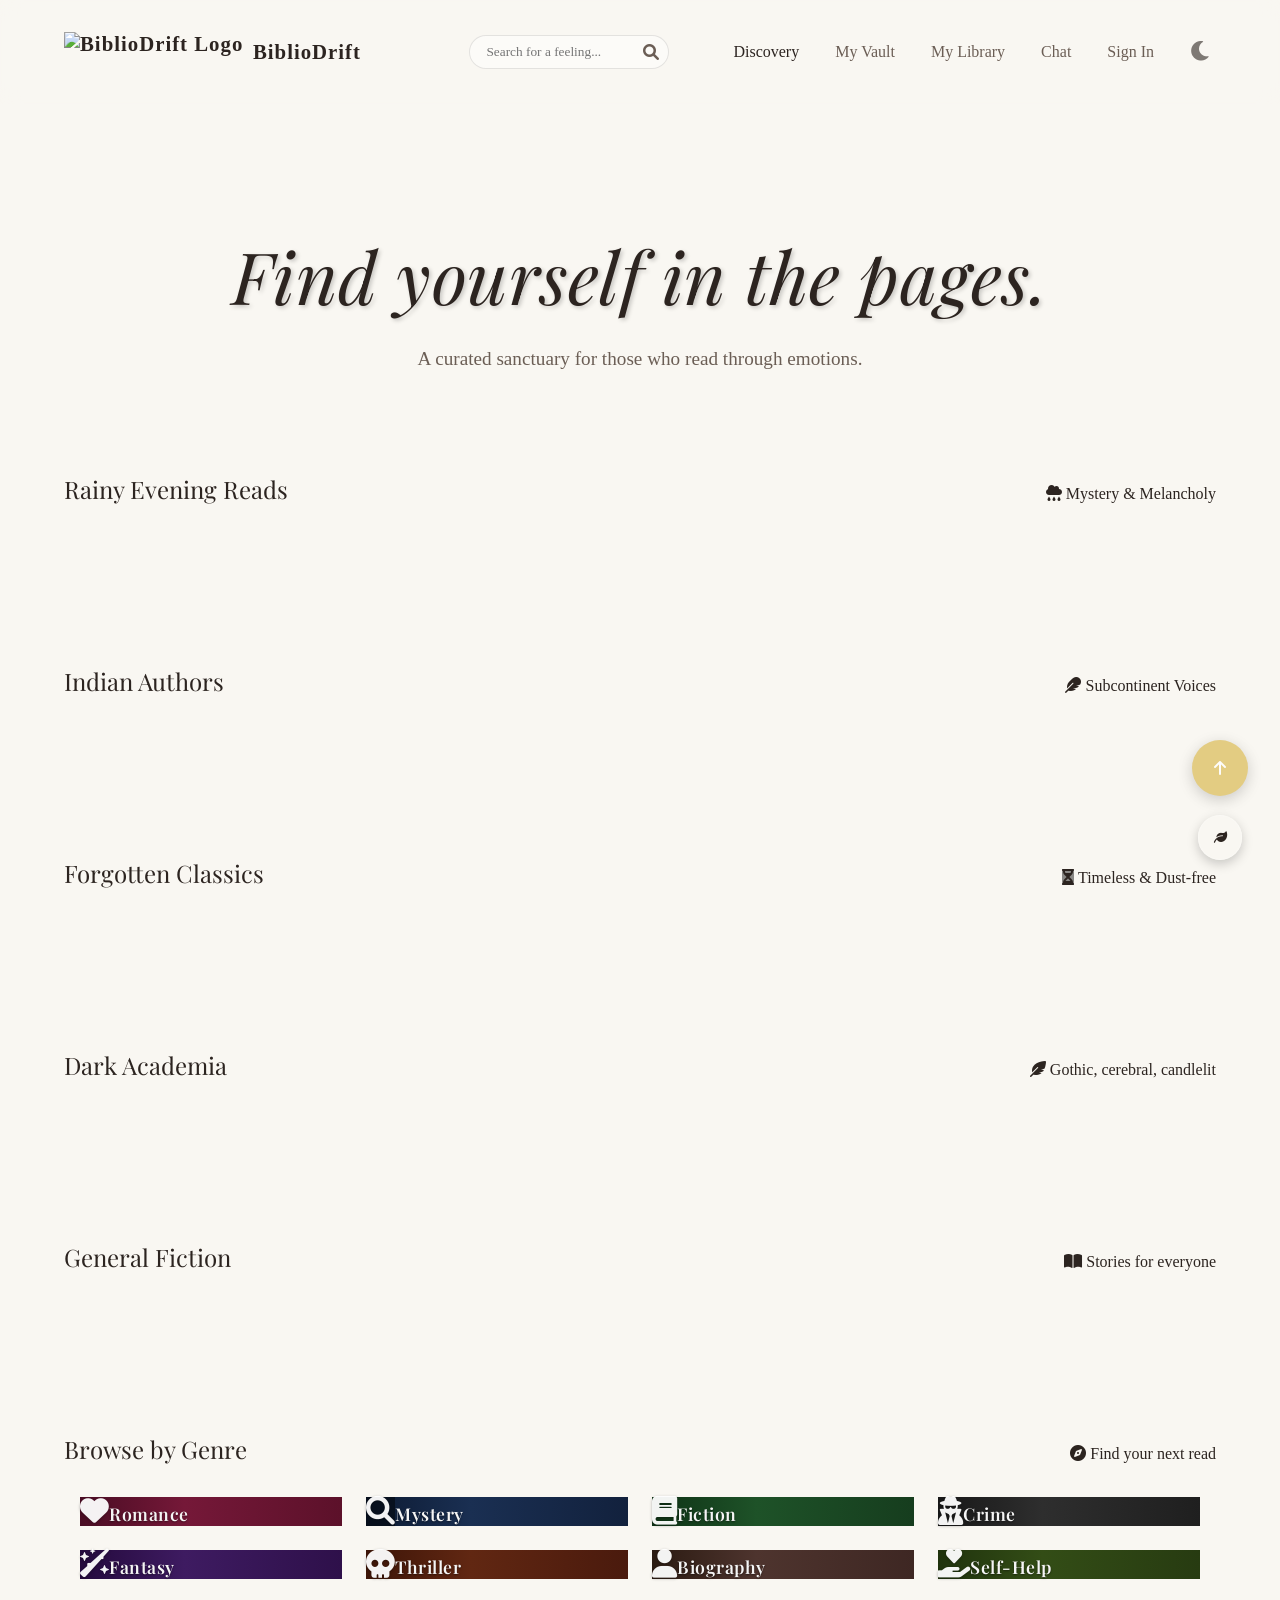
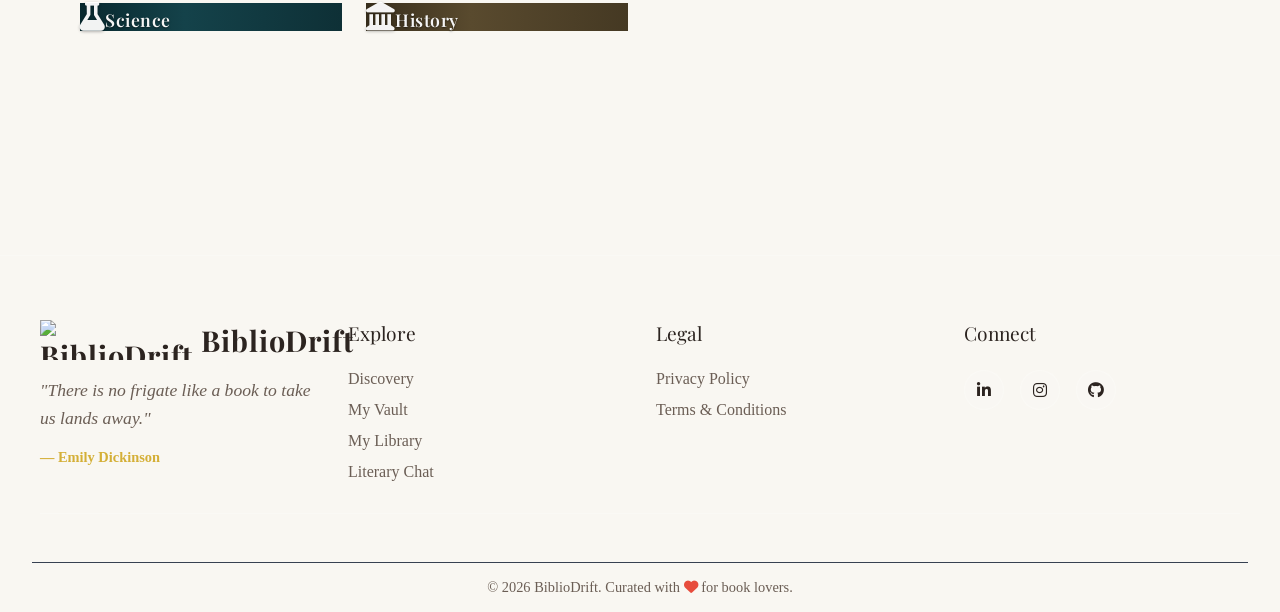
==== commit 3e6270d6: "Add files via upload" ====
--- a/frontend/pages/index.html
+++ b/frontend/pages/index.html
@@ -59,6 +59,10 @@
         <div class="tooltip">
           <a href="index.html" class="active">Discovery</a>
           <span class="tooltip-text"><i class="fa-solid fa-wand-magic-sparkles"></i> Explore books</span>
+        </div>
+        <div class="tooltip">
+          <a href="vault.html">My Vault</a>
+          <span class="tooltip-text"><i class="fa-solid fa-vault"></i> My Vault</span>
         </div>
         <div class="tooltip">
           <a href="library.html">My Library</a>
@@ -203,11 +207,52 @@
   </main>
 
 
-<!--The footer is being called usingt footer.js.-->
+
+
+  <!-- Enhanced Footer -->
+  <footer class="main-footer">
+    <div class="footer-container">
+      <div class="footer-brand">
+        <a href="index.html" class="logo">
+          <img style="height: 40px" src="../assets/images/biblioDrift_favicon.png" alt="BiblioDrift Logo"> BiblioDrift
+        </a>
+        <p class="footer-tagline">"There is no frigate like a book to take us lands away."</p>
+        <p class="footer-subtext">&mdash; Emily Dickinson</p>
+      </div>
+      <div class="footer-nav">
+        <h3>Explore</h3>
+        <ul>
+          <li><a href="index.html">Discovery</a></li>
+          <li><a href="vault.html">My Vault</a></li>
+          <li><a href="library.html">My Library</a></li>
+          <li><a href="chat.html">Literary Chat</a></li>
+        </ul>
+      </div>
+      <div class="footer-legal">
+        <h3>Legal</h3>
+        <ul>
+          <li><a href="privacy-policy.html">Privacy Policy</a></li>
+          <li><a href="terms-and-conditions.html">Terms & Conditions</a></li>
+        </ul>
+      </div>
+      <div class="footer-social">
+        <h3>Connect</h3>
+        <div class="social-icons">
+          <a href="https://www.linkedin.com/in/devanshi5malhotra/" target="_blank" rel="noopener noreferrer" title="LinkedIn"><i class="fab fa-linkedin-in"></i></a>
+          <a href="#" title="Instagram"><i class="fab fa-instagram"></i></a>
+          <a href="https://github.com/devanshi14malhotra/BiblioDrift" target="_blank" rel="noopener noreferrer"
+            title="GitHub"><i class="fa-brands fa-github"></i></a>
+        </div>
+      </div>
+    </div>
+    <div class="footer-bottom">
+      <p>&copy; 2026 BiblioDrift. Curated with <i class="fa-solid fa-heart"></i> for book lovers.</p>
+    </div>
+  </footer>
+
   <script src="../js/config.js"></script>
   <script src="../js/app.js"></script>
   <script src="../js/book-preview.js"></script>
-  <script src="../js/footer.js"></script>
   <script src="../script/header-scroll.js"></script>
 
 
@@ -261,7 +306,7 @@
   <script src="../js/ambient.js"></script>
   <script src="../js/security.js"></script>
   <script src="../js/pwa.js"></script>
+  <script src="../script/vault.js"></script>
 
 </body>
-
 </html>
--- a/frontend/css/style.css
+++ b/frontend/css/style.css
@@ -492,38 +492,6 @@
     margin-bottom: 1rem;
 }
 
-/* Read details Button */
-.read-details-btn {
-    background-color: #3e2723; 
-    color: #fffdf9;
-    border: 1px solid var(--accent-gold);
-    padding: 6px 16px; 
-    border-radius: 6px;
-    font-family: 'Playfair Display', 'Georgia', serif;
-    font-size: 0.82rem;
-    cursor: pointer;
-    display: flex;
-    align-items: center;
-    justify-content: center;
-    gap: 6px; 
-    margin: 8px auto 14px auto;
-    width: 96%; 
-    box-shadow: 0 3px 6px rgba(0, 0, 0, 0.15);
-    transition: background-color 0.2s ease-in-out;
-    white-space: nowrap; 
-}
-
-.read-details-btn:hover {
-    background-color: #5d4037;
-}
-
-.book__face--back .book-actions {
-    justify-content: space-around;
-    padding: 0 10px;
-    width: 100%;
-    margin-bottom: -6px;
-}
-
 .book-actions {
     display: flex;
     gap: 0.35rem;
@@ -1814,11 +1782,14 @@
 
 /* ===== GENRE SECTION STYLES ===== */
 .genre-grid {
-display: grid;
-   
-    grid-template-columns: repeat(auto-fill, minmax(180px, 1fr));
-    gap: 1.25rem;
-    padding: 2rem 0.5rem
+    display: grid;
+    grid-template-columns: repeat(4, 1fr);
+    gap: 1.5rem;
+    padding: 2rem 1rem;
+    width: 100%;
+    max-width: 100%;
+    overflow-x: hidden;
+}
 }
 
 /* Genre Card - Vintage Book Spine Look */
@@ -1829,20 +1800,19 @@
     /* Horizontal layout */
     align-items: center;
     justify-content: flex-start;
-    gap: 1rem;
-    padding: 1.35rem 1.6rem;
+    padding: 1.25rem 1.75rem;
     cursor: pointer;
     transition: all 0.3s cubic-bezier(0.23, 1, 0.32, 1);
 
     /* Rectangular Shape */
-    border-radius: 18px;
-    box-shadow: 0 10px 24px rgba(0, 0, 0, 0.18);
-
-    min-height: 112px;
+    border-radius: 8px;
+    box-shadow: 0 4px 10px rgba(0, 0, 0, 0.2);
+
+    height: 100px;
     position: relative;
     overflow: hidden;
-    border: 1px solid rgba(255, 255, 255, 0.08);
-    backdrop-filter: blur(10px);
+    border: 1px solid rgba(0, 0, 0, 0.1);
+    gap: 1.5rem;
 }
 
 /* Remove gold lines for cleaner small look */
@@ -1852,7 +1822,7 @@
 }
 
 .genre-card i {
-    font-size: 1.9rem;
+    font-size: 1.8rem;
     margin-bottom: 0;
     margin-right: 0;
     color: rgba(255, 255, 255, 0.95);
@@ -1875,12 +1845,11 @@
     writing-mode: horizontal-tb;
     /* Horizontal Text */
     transform: none;
-    line-height: 1.2;
 }
 
 .genre-card:hover {
-    transform: translateY(-6px);
-    box-shadow: 0 16px 30px rgba(0, 0, 0, 0.28);
+    transform: translateY(-5px);
+    box-shadow: 0 8px 20px rgba(0, 0, 0, 0.3);
     z-index: 10;
 }
 
@@ -2089,20 +2058,18 @@
 /* Genre Responsive */
 @media (max-width: 900px) {
     .genre-grid {
-        grid-template-columns: repeat(auto-fit, minmax(160px, 1fr));
+        grid-template-columns: repeat(3, 1fr);
     }
 }
 
 @media (max-width: 600px) {
     .genre-grid {
-        grid-template-columns: repeat(auto-fit, minmax(140px, 1fr));
-        gap: 0.9rem;
+        grid-template-columns: repeat(2, 1fr);
+        gap: 0.75rem;
     }
 
     .genre-card {
-        min-height: 96px;
-        padding: 1rem 1rem;
-        gap: 0.85rem;
+        padding: 1.25rem 0.75rem;
     }
 
     .genre-card i {
@@ -4663,10 +4630,67 @@
 input:checked+.slider:before {
     transform: translateX(14px);
 }
-html, body {
-  cursor: url("data:image/svg+xml;utf8,<svg xmlns='http://www.w3.org/2000/svg' width='32' height='32' viewBox='0 0 24 24'><path fill='%23cca43b' d='M4.42 20.58a1 1 0 0 0 1.41 0L15.24 11.2l-2.44-2.44L3.42 18.17a1 1 0 0 0 0 1.41zM17.36 9.08l-2.44-2.44 2.12-2.12a2 2 0 0 1 2.83 0l1.77 1.77a2 2 0 0 1 0 2.83z'/><path stroke='%23cca43b' stroke-width='1.5' d='M2 22l4-1'/></svg>") 0 24, auto !important;
-}
-*:hover {
-  cursor: pointer !important; 
-  cursor: url("data:image/svg+xml;utf8,<svg xmlns='http://www.w3.org/2000/svg' width='32' height='32' viewBox='0 0 24 24'><path fill='%23ffca3a' d='M4.42 20.58a1 1 0 0 0 1.41 0L15.24 11.2l-2.44-2.44L3.42 18.17a1 1 0 0 0 0 1.41zM17.36 9.08l-2.44-2.44 2.12-2.12a2 2 0 0 1 2.83 0l1.77 1.77a2 2 0 0 1 0 2.83z'/><path stroke='%23ffca3a' stroke-width='1.5' d='M2 22l4-1'/></svg>") 0 24, pointer !important;
-}
+html[data-theme="night"] .glass-overlay,
+body.night-mode .glass-overlay,
+[data-theme="night"] .glass-overlay {
+    background-color: #1e140c !important;
+    border: 1px solid rgba(255, 255, 255, 0.1) !important;
+}
+
+html[data-theme="night"] .tooltip-title,
+body.night-mode .tooltip-title {
+    color: #ffffff !important;
+}
+
+html[data-theme="night"] .tooltip-author,
+body.night-mode .tooltip-author {
+    color: #cccccc !important;
+}
+
+
+.footer-logo {
+  height: 40px;
+  width: auto;
+}
+
+.logo {
+  display: flex;
+  align-items: center;
+  gap: 0.6rem;
+  font-size: 1.3rem;
+  font-weight: bold;
+}
+
+.main-footer {
+ 
+  padding: 4rem 2rem 1rem;
+}
+
+.footer-container {
+  display: grid;
+  grid-template-columns: repeat(auto-fit, minmax(220px, 1fr));
+  gap: 2rem;
+}
+
+.footer-container a {
+ 
+  text-decoration: none;
+  transition: color 0.3s ease;
+}
+
+
+
+.social-icons {
+  display: flex;
+  gap: 1rem;
+}
+
+.footer-bottom {
+  text-align: center;
+  margin-top: 3rem;
+  padding-top: 1rem;
+  border-top: 1px solid #374151;
+}
+
+
+
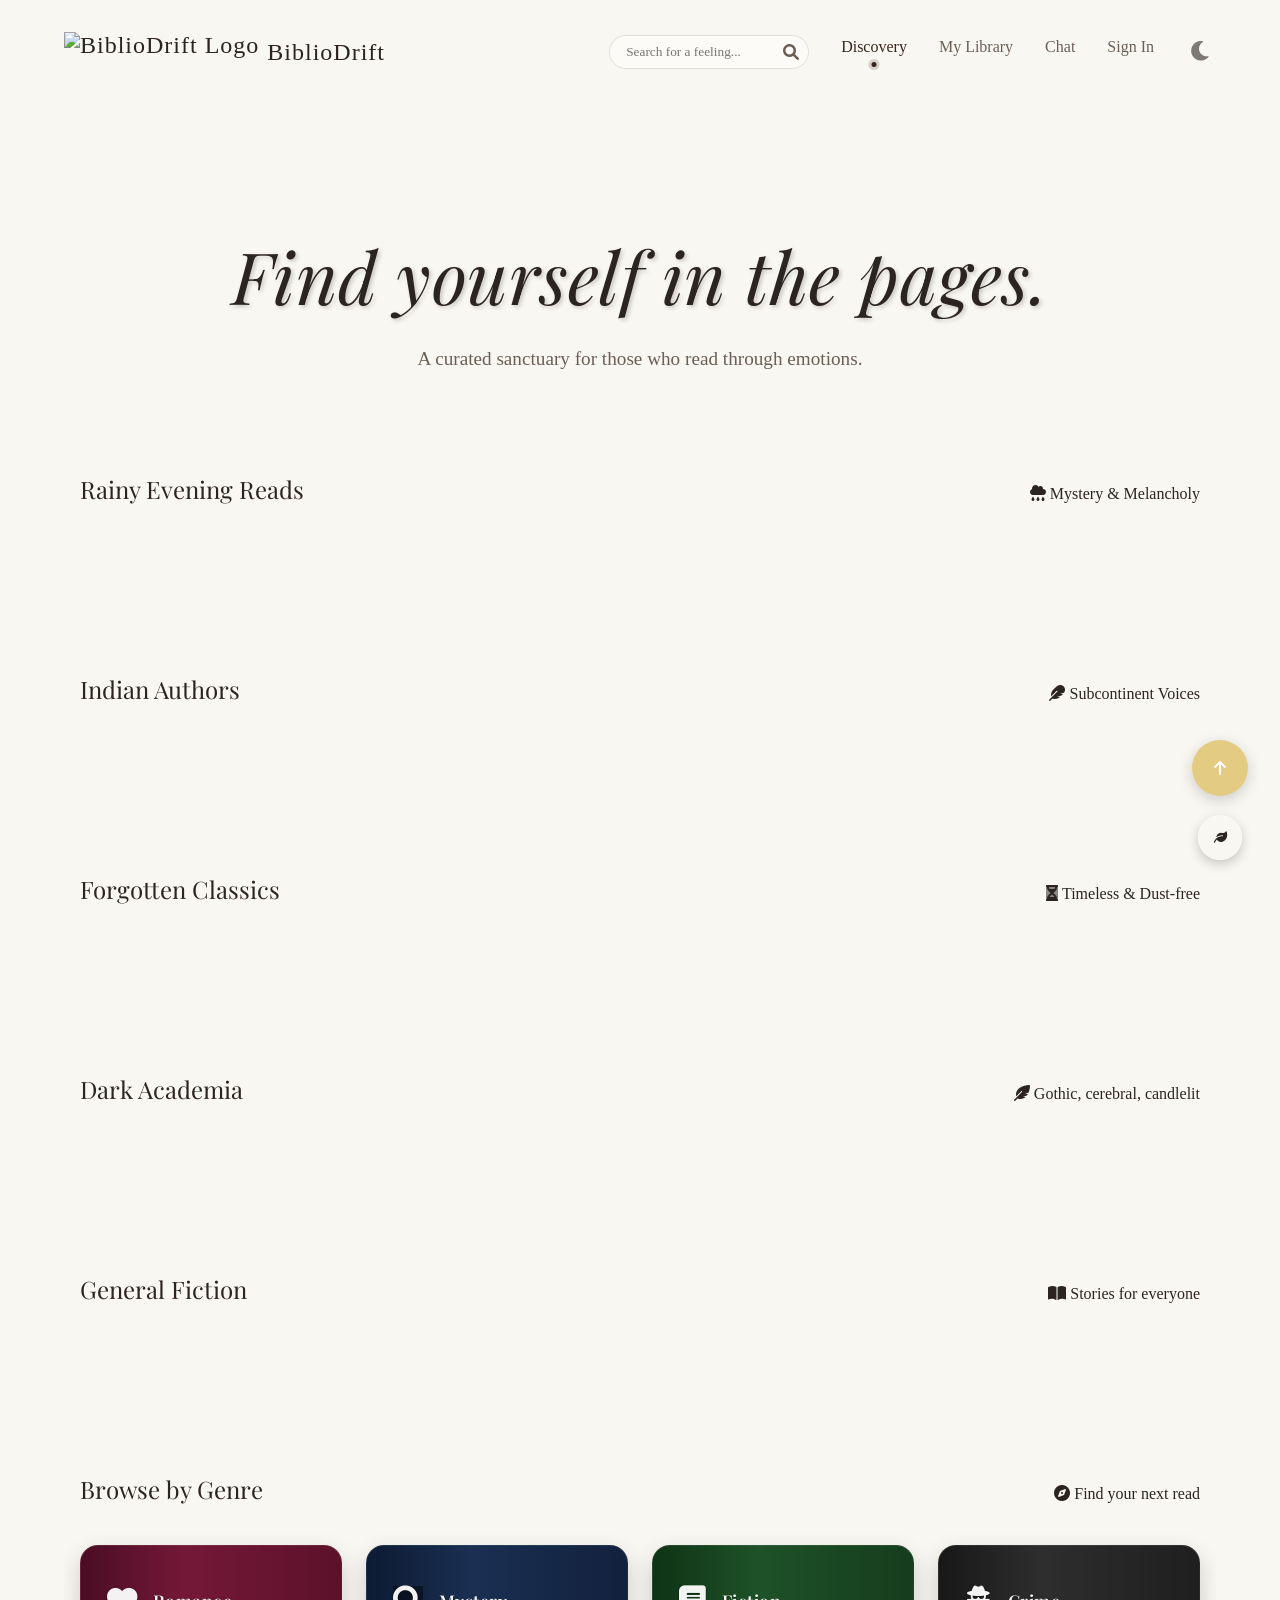
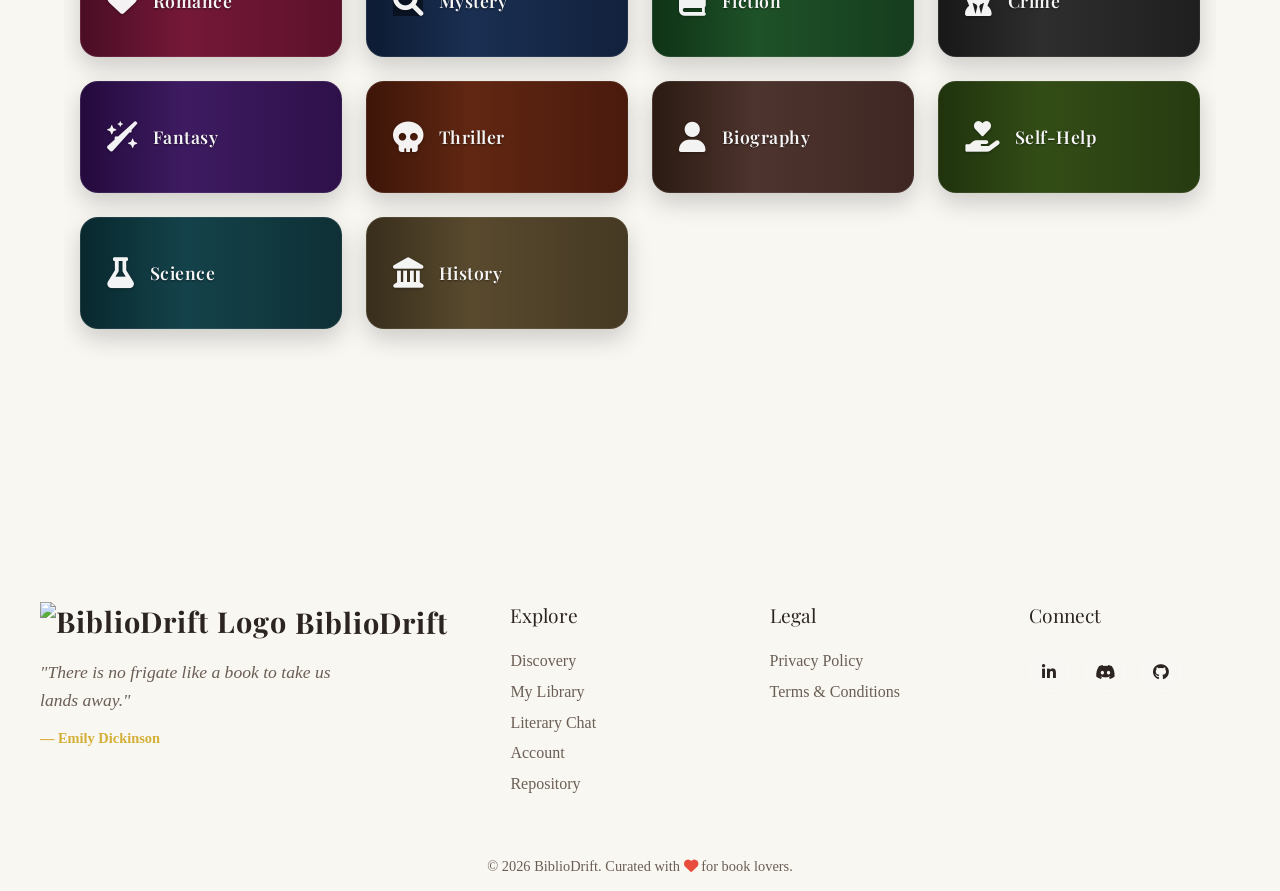
==== commit 4af23348: "Merge branch 'main' into fixing-manifest" ====
--- a/frontend/pages/index.html
+++ b/frontend/pages/index.html
@@ -15,7 +15,7 @@
 
   <script src="../js/db.js"></script>
 
-  <script src="../js/app.js"></script>
+  <!-- <script src="../js/app.js"></script> -->
   <script src="../js/library-3d.js"></script>
   <script src="https://unpkg.com/dexie/dist/dexie.js"></script>
   <meta name="viewport" content="width=device-width, initial-scale=1.0" />
@@ -24,7 +24,8 @@
   <title>BiblioDrift | Find yourself in the pages</title>
   <link rel="stylesheet" href="../css/style.css" />
   <link rel="stylesheet" href="../css/keyboard-shortcuts.css" />
-  <link rel="manifest" href="/manifest.json">
+  <link rel="stylesheet" href="../css/pwa.css">
+  <link rel="manifest" href="../manifest.json">
   <!-- Fonts -->
   <link rel="preconnect" href="https://fonts.googleapis.com" />
   <link rel="preconnect" href="https://fonts.gstatic.com" crossorigin />
@@ -37,7 +38,7 @@
   <script src="https://cdn.jsdelivr.net/npm/dompurify@3.0.6/dist/purify.min.js"></script>
   <link rel="icon" href="../assets/images/biblioDrift_favicon.png" type="image/png">
   <!-- PWA -->
-  <link rel="manifest" href="/manifest.json">
+  <link rel="manifest" href="../manifest.json">
   <meta name="theme-color" content="#2c2420">
   <meta name="apple-mobile-web-app-capable" content="yes">
   <meta name="apple-mobile-web-app-status-bar-style" content="black-translucent">
@@ -61,10 +62,6 @@
           <span class="tooltip-text"><i class="fa-solid fa-wand-magic-sparkles"></i> Explore books</span>
         </div>
         <div class="tooltip">
-          <a href="vault.html">My Vault</a>
-          <span class="tooltip-text"><i class="fa-solid fa-vault"></i> My Vault</span>
-        </div>
-        <div class="tooltip">
           <a href="library.html">My Library</a>
           <span class="tooltip-text"><i class="fa-solid fa-book"></i> My Library</span>
         </div>
@@ -78,9 +75,9 @@
           <span class="tooltip-text" id="navAuthTooltip"><i class="fa-solid fa-key"></i> Access account</span>
         </div>
       </nav>
-      <button id="themeToggle" class="btn-icon" title="Toggle Theme">
-        <i class="fa-solid fa-moon"></i>
-      </button>
+<button id="themeToggle" class="btn-icon" title="Toggle Theme">
+  <i class="fa-solid fa-moon"></i>
+</button>
     </div>
   </header>
 
@@ -95,6 +92,13 @@
       <div class="section-header">
         <h2 id="search-query-display">Search Results</h2>
         <span><i class="fa-solid fa-magnifying-glass"></i> Exploring your query</span>
+      </div>
+      <!-- Mood-Tag Filter Bar -->
+      <div id="mood-filter-bar" class="mood-filter-bar" hidden>
+        <div class="filter-label">Filter by mood:</div>
+        <div class="filter-chips" id="filter-chips">
+          <!-- Dynamically populated chips -->
+        </div>
       </div>
       <div class="curated-row" id="search-results-grid">
         <!-- Dynamically Appended Books -->
@@ -194,11 +198,19 @@
                 <div class="text-skeleton skeleton" style="width: 70%"></div>
               </div>
             </div>
+            <!-- Added "Where to Buy" section -->
+            <div class="purchase-links-box" style="margin-top: 15px;">
+              <div class="purchase-header"><i class="fa-solid fa-cart-shopping"></i><span> Where to Buy</span></div>
+              <div id="modal-purchase-links" class="purchase-links-container">
+                <div class="text-skeleton skeleton"></div>
+              </div>
+            </div>
             <div class="modal-actions">
               <button id="modal-add-btn" class="btn-primary"><i class="fa-regular fa-heart"></i> Add to Library</button>
               <button id="modal-preview-btn" class="btn-preview"><i class="fa-solid fa-book-open"></i> Preview</button>
               <button id="modal-share-btn" class="btn-secondary modal-share-btn"><i class="fa-solid fa-share-nodes"></i>
                 Share</button>
+              <button id="modal-mood-btn" class="btn-secondary"><i class="fa-solid fa-wand-magic-sparkles"></i> Explore Mood</button>
             </div>
           </div>
         </div>
@@ -207,52 +219,13 @@
   </main>
 
 
-
-
-  <!-- Enhanced Footer -->
-  <footer class="main-footer">
-    <div class="footer-container">
-      <div class="footer-brand">
-        <a href="index.html" class="logo">
-          <img style="height: 40px" src="../assets/images/biblioDrift_favicon.png" alt="BiblioDrift Logo"> BiblioDrift
-        </a>
-        <p class="footer-tagline">"There is no frigate like a book to take us lands away."</p>
-        <p class="footer-subtext">&mdash; Emily Dickinson</p>
-      </div>
-      <div class="footer-nav">
-        <h3>Explore</h3>
-        <ul>
-          <li><a href="index.html">Discovery</a></li>
-          <li><a href="vault.html">My Vault</a></li>
-          <li><a href="library.html">My Library</a></li>
-          <li><a href="chat.html">Literary Chat</a></li>
-        </ul>
-      </div>
-      <div class="footer-legal">
-        <h3>Legal</h3>
-        <ul>
-          <li><a href="privacy-policy.html">Privacy Policy</a></li>
-          <li><a href="terms-and-conditions.html">Terms & Conditions</a></li>
-        </ul>
-      </div>
-      <div class="footer-social">
-        <h3>Connect</h3>
-        <div class="social-icons">
-          <a href="https://www.linkedin.com/in/devanshi5malhotra/" target="_blank" rel="noopener noreferrer" title="LinkedIn"><i class="fab fa-linkedin-in"></i></a>
-          <a href="#" title="Instagram"><i class="fab fa-instagram"></i></a>
-          <a href="https://github.com/devanshi14malhotra/BiblioDrift" target="_blank" rel="noopener noreferrer"
-            title="GitHub"><i class="fa-brands fa-github"></i></a>
-        </div>
-      </div>
-    </div>
-    <div class="footer-bottom">
-      <p>&copy; 2026 BiblioDrift. Curated with <i class="fa-solid fa-heart"></i> for book lovers.</p>
-    </div>
-  </footer>
-
+<!--The footer is being called usingt footer.js.-->
   <script src="../js/config.js"></script>
+  <script src="../js/security.js"></script>
   <script src="../js/app.js"></script>
   <script src="../js/book-preview.js"></script>
+  <script src="../js/pwa.js"></script>
+  <script src="../js/footer.js"></script>
   <script src="../script/header-scroll.js"></script>
 
 
@@ -305,8 +278,48 @@
 
   <script src="../js/ambient.js"></script>
   <script src="../js/security.js"></script>
-  <script src="../js/pwa.js"></script>
-  <script src="../script/vault.js"></script>
 
 </body>
+
+<script>
+document.addEventListener('DOMContentLoaded', function () {
+    const btn = document.getElementById('themeToggle');
+    if (!btn) {
+        console.error('themeToggle button not found');
+        return;
+    }
+
+    const icon = btn.querySelector('i');
+    const STORAGE_KEY = 'bibliodrift_theme';
+
+    function applyTheme(theme) {
+        if (theme === 'night') {
+            document.documentElement.setAttribute('data-theme', 'night');
+            if (icon) icon.className = 'fa-solid fa-sun';
+        } else {
+            document.documentElement.removeAttribute('data-theme');
+            if (icon) icon.className = 'fa-solid fa-moon';
+        }
+
+        localStorage.setItem(STORAGE_KEY, theme);
+        console.log('Theme applied:', theme);
+    }
+
+    // Load saved theme
+    const savedTheme = localStorage.getItem(STORAGE_KEY) || 'light';
+    applyTheme(savedTheme);
+
+    // Toggle on click
+    btn.addEventListener('click', function () {
+        const current =
+            document.documentElement.getAttribute('data-theme') === 'night'
+                ? 'night'
+                : 'light';
+
+        const next = current === 'night' ? 'light' : 'night';
+        applyTheme(next);
+    });
+});
+</script>
+
 </html>
--- a/frontend/css/style.css
+++ b/frontend/css/style.css
@@ -1,13 +1,4 @@
 :root {
-    /* Fix: WCAG AA Contrast Floor - Issue #534 */
-.glass-panel,
-.book-tooltip,
-.book-detail-modal,
-[class*="glass"] {
-    background: rgba(0, 0, 0, 0.45) !important;
-    backdrop-filter: blur(12px);
-    -webkit-backdrop-filter: blur(12px);
-}
     /* Day Theme (Default) */
     --bg-color: #f9f7f2;
     --header-bg: rgba(249, 247, 242, 0.8);
@@ -23,6 +14,8 @@
     --input-border: rgba(0, 0, 0, 0.1);
     --book-bg: #fff;
     --paper-color: #fffdf9;
+    --nav-active-color: #3a241c;
+    --nav-active-ring: rgba(58, 36, 28, 0.18);
 
     /* Vibe Colors */
     --vibe-mystery: #78909c;
@@ -34,6 +27,17 @@
     --book-height: 240px;
     --book-thick: 40px;
 }
+
+/* Fix: WCAG AA Contrast Floor - Issue #534 */
+.glass-panel,
+.book-tooltip,
+.book-detail-modal,
+[class*="glass"] {
+    background: rgba(0, 0, 0, 0.45) !important;
+    backdrop-filter: blur(12px);
+    -webkit-backdrop-filter: blur(12px);
+}
+
 
 [data-theme="night"] {
     /* Night Theme (Dark Wood) */
@@ -51,6 +55,8 @@
     --input-border: rgba(255, 255, 255, 0.1);
     --book-bg: #2c2420;
     --paper-color: #e0d5cb;
+    --nav-active-color: #fff2df;
+    --nav-active-ring: rgba(255, 242, 223, 0.22);
 }
 
 * {
@@ -188,16 +194,52 @@
     gap: 0.5rem;
 }
 
+.nav-links {
+    display: flex;
+    align-items: center;
+    gap: 2rem;
+}
+
 .nav-links a {
     text-decoration: none;
     color: var(--text-muted);
-    margin-left: 2rem;
-    transition: color 0.3s ease;
+    position: relative;
+    display: inline-flex;
+    align-items: center;
+    justify-content: center;
+    min-height: 30px;
+    padding-bottom: 10px;
+    transition: color 0.25s ease;
 }
 
 .nav-links a:hover,
 .nav-links a.active {
-    color: var(--text-main);
+    color: var(--nav-active-color);
+}
+
+.nav-links a::after {
+    content: "";
+    position: absolute;
+    left: 50%;
+    bottom: 0;
+    width: 5px;
+    height: 5px;
+    border-radius: 50%;
+    background: var(--nav-active-color);
+    box-shadow: 0 0 0 3px var(--nav-active-ring);
+    opacity: 0;
+    transform: translateX(-50%) scale(0.35);
+    transition: opacity 0.22s ease, transform 0.22s ease;
+}
+
+.nav-links a:hover::after {
+    opacity: 0.45;
+    transform: translateX(-50%) scale(0.75);
+}
+
+.nav-links a.active::after {
+    opacity: 1;
+    transform: translateX(-50%) scale(1);
 }
 
 /* === ANIMATED HOVER TOOLTIPS FOR NAVIGATION (NEW) === */
@@ -207,48 +249,19 @@
 }
 
 .tooltip-text {
-    position: absolute;
-    left: 50%;
-    bottom: calc(100% + 8px);
-    transform: translateX(-50%) scale(0.95) translateY(6px);
-    padding: 10px 14px;
-    background: #fffaf3;
-    color: #2b2b2b;
-    font-size: 13px;
-    font-weight: 500;
-    white-space: nowrap;
-    border-radius: 10px;
-    box-shadow: 0 8px 20px rgba(0, 0, 0, 0.15);
-    border: 1px solid rgba(0, 0, 0, 0.08);
-    opacity: 0;
-    visibility: hidden;
-    pointer-events: none;
-    transition: all 0.25s ease;
-    z-index: 9999;
+    display: none;
 }
 
 .tooltip-text::after {
-    content: "";
-    position: absolute;
-    top: 100%;
-    left: 50%;
-    transform: translateX(-50%) rotate(45deg);
-    width: 12px;
-    height: 12px;
-    background: #fffaf3;
-    border-left: 1px solid rgba(0, 0, 0, 0.08);
-    border-bottom: 1px solid rgba(0, 0, 0, 0.08);
+    display: none;
 }
 
 .tooltip:hover .tooltip-text {
-    opacity: 1;
-    visibility: visible;
-    transform: translateX(-40%) scale(1) translateY(0);
+    display: none;
 }
 
 .tooltip-text i {
-    margin-right: 5px;
-    color: var(--accent-gold);
+    display: none;
 }
 
 main {
@@ -304,12 +317,12 @@
 }
 
 .section-header {
-    margin-: 0 1rem 0.5rem 1rem;
+    margin: 0 1rem 0.5rem 1rem;
     display: flex;
     justify-content: space-between;
     align-items: baseline;
     flex-wrap: wrap;
-    gap: 1rem
+    gap: 1rem ;
     justify-content: space-between;
     align-items: baseline;
 }
@@ -490,6 +503,38 @@
     transform: rotate(-2deg);
     box-shadow: 2px 2px 5px rgba(0, 0, 0, 0.1);
     margin-bottom: 1rem;
+}
+
+/* Read details Button */
+.read-details-btn {
+    background-color: #3e2723; 
+    color: #fffdf9;
+    border: 1px solid var(--accent-gold);
+    padding: 6px 16px; 
+    border-radius: 6px;
+    font-family: 'Playfair Display', 'Georgia', serif;
+    font-size: 0.82rem;
+    cursor: pointer;
+    display: flex;
+    align-items: center;
+    justify-content: center;
+    gap: 6px; 
+    margin: 8px auto 14px auto;
+    width: 96%; 
+    box-shadow: 0 3px 6px rgba(0, 0, 0, 0.15);
+    transition: background-color 0.2s ease-in-out;
+    white-space: nowrap; 
+}
+
+.read-details-btn:hover {
+    background-color: #5d4037;
+}
+
+.book__face--back .book-actions {
+    justify-content: space-around;
+    padding: 0 10px;
+    width: 100%;
+    margin-bottom: -6px;
 }
 
 .book-actions {
@@ -837,10 +882,19 @@
     animation: fadeIn 0.5s ease;
 }
 
+.view-toggles {
+    margin-top: 1.5rem;
+    display: flex;
+    justify-content: center;
+    gap: 1rem;
+    width: 100%;
+}
+
 .view-toggles button {
     cursor: pointer;
     transition: all 0.3s ease;
 }
+
 
 .view-toggles .active-view {
     box-shadow: 0 4px 15px rgba(0, 0, 0, 0.2);
@@ -1110,27 +1164,7 @@
     gap: 1rem;
 }
 
-.btn-primary {
-    background: var(--text-main);
-    color: var(--bg-color);
-    border: none;
-    padding: 1rem 2rem;
-    border-radius: 30px;
-    font-family: "Georgia", serif;
-    font-size: 1.1rem;
-    cursor: pointer;
-    transition: all 0.3s;
-    display: flex;
-    align-items: center;
-    gap: 0.8rem;
-}
-
-.btn-primary:hover {
-    background: var(--accent-gold);
-    color: #fff;
-    transform: translateY(-2px);
-    box-shadow: 0 5px 15px rgba(0, 0, 0, 0.1);
-}
+
 
 /* Responsive Modal */
 @media (max-width: 768px) {
@@ -1790,7 +1824,7 @@
     max-width: 100%;
     overflow-x: hidden;
 }
-}
+
 
 /* Genre Card - Vintage Book Spine Look */
 /* Genre Card - Compact Vintage Rectangular Look */
@@ -1800,19 +1834,20 @@
     /* Horizontal layout */
     align-items: center;
     justify-content: flex-start;
-    padding: 1.25rem 1.75rem;
+    gap: 1rem;
+    padding: 1.35rem 1.6rem;
     cursor: pointer;
     transition: all 0.3s cubic-bezier(0.23, 1, 0.32, 1);
 
     /* Rectangular Shape */
-    border-radius: 8px;
-    box-shadow: 0 4px 10px rgba(0, 0, 0, 0.2);
-
-    height: 100px;
+    border-radius: 18px;
+    box-shadow: 0 10px 24px rgba(0, 0, 0, 0.18);
+
+    min-height: 112px;
     position: relative;
     overflow: hidden;
-    border: 1px solid rgba(0, 0, 0, 0.1);
-    gap: 1.5rem;
+    border: 1px solid rgba(255, 255, 255, 0.08);
+    backdrop-filter: blur(10px);
 }
 
 /* Remove gold lines for cleaner small look */
@@ -1822,7 +1857,7 @@
 }
 
 .genre-card i {
-    font-size: 1.8rem;
+    font-size: 1.9rem;
     margin-bottom: 0;
     margin-right: 0;
     color: rgba(255, 255, 255, 0.95);
@@ -1845,11 +1880,12 @@
     writing-mode: horizontal-tb;
     /* Horizontal Text */
     transform: none;
+    line-height: 1.2;
 }
 
 .genre-card:hover {
-    transform: translateY(-5px);
-    box-shadow: 0 8px 20px rgba(0, 0, 0, 0.3);
+    transform: translateY(-6px);
+    box-shadow: 0 16px 30px rgba(0, 0, 0, 0.28);
     z-index: 10;
 }
 
@@ -2058,18 +2094,20 @@
 /* Genre Responsive */
 @media (max-width: 900px) {
     .genre-grid {
-        grid-template-columns: repeat(3, 1fr);
+        grid-template-columns: repeat(auto-fit, minmax(160px, 1fr));
     }
 }
 
 @media (max-width: 600px) {
     .genre-grid {
-        grid-template-columns: repeat(2, 1fr);
-        gap: 0.75rem;
+        grid-template-columns: repeat(auto-fit, minmax(140px, 1fr));
+        gap: 0.9rem;
     }
 
     .genre-card {
-        padding: 1.25rem 0.75rem;
+        min-height: 96px;
+        padding: 1rem 1rem;
+        gap: 0.85rem;
     }
 
     .genre-card i {
@@ -4125,17 +4163,67 @@
 
 .btn-primary {
     background-color: var(--wood-dark);
-    color: #fff;
+    color: var(--paper-color);
     padding: 0.8rem 1.5rem;
-    border-radius: 4px;
+    border-radius: 20px;
     font-family: 'Playfair Display', serif;
     text-decoration: none;
-    transition: background-color 0.3s;
+    border: 1px solid var(--wood-dark);
+    transition: all 0.4s ease;
+    cursor: pointer;
+    display: inline-flex;
+    align-items: center;
+    justify-content: center;
+    gap: 0.5rem;
 }
 
 .btn-primary:hover {
     background-color: var(--wood-light);
-}
+    border-color: var(--wood-light);
+    transform: translateY(-2px);
+    box-shadow: 0 5px 15px rgba(0, 0, 0, 0.2);
+}
+
+.btn-secondary {
+    background-color: var(--paper-color);
+    color: var(--wood-dark);
+    padding: 0.8rem 1.5rem;
+    border-radius: 20px;
+    font-family: 'Playfair Display', serif;
+    text-decoration: none;
+    border: 1px solid var(--glass-border);
+    transition: all 0.4s ease;
+    cursor: pointer;
+    display: inline-flex;
+    align-items: center;
+    justify-content: center;
+    gap: 0.5rem;
+    backdrop-filter: blur(5px);
+}
+
+.btn-secondary:hover {
+    background-color: var(--paper-color);
+    filter: brightness(1.1);
+    border-color: var(--accent-gold);
+    transform: translateY(-2px);
+    box-shadow: 0 0 15px rgba(252, 203, 78, 0.2);
+}
+
+
+/* Antigravity Floating Animation */
+.antigravity-float {
+    animation: antigravity 4s ease-in-out infinite;
+}
+
+@keyframes antigravity {
+    0%, 100% {
+        transform: translateY(0);
+    }
+    50% {
+        transform: translateY(-4px);
+    }
+}
+
 
 .btn-outline {
     background-color: transparent;
@@ -4630,67 +4718,948 @@
 input:checked+.slider:before {
     transform: translateX(14px);
 }
-html[data-theme="night"] .glass-overlay,
-body.night-mode .glass-overlay,
-[data-theme="night"] .glass-overlay {
-    background-color: #1e140c !important;
-    border: 1px solid rgba(255, 255, 255, 0.1) !important;
-}
-
-html[data-theme="night"] .tooltip-title,
-body.night-mode .tooltip-title {
-    color: #ffffff !important;
-}
-
-html[data-theme="night"] .tooltip-author,
-body.night-mode .tooltip-author {
-    color: #cccccc !important;
-}
-
-
-.footer-logo {
-  height: 40px;
-  width: auto;
-}
-
-.logo {
-  display: flex;
-  align-items: center;
-  gap: 0.6rem;
-  font-size: 1.3rem;
-  font-weight: bold;
-}
-
-.main-footer {
- 
-  padding: 4rem 2rem 1rem;
-}
-
-.footer-container {
-  display: grid;
-  grid-template-columns: repeat(auto-fit, minmax(220px, 1fr));
-  gap: 2rem;
-}
-
-.footer-container a {
- 
-  text-decoration: none;
-  transition: color 0.3s ease;
-}
-
-
-
-.social-icons {
-  display: flex;
-  gap: 1rem;
-}
-
-.footer-bottom {
-  text-align: center;
-  margin-top: 3rem;
-  padding-top: 1rem;
-  border-top: 1px solid #374151;
-}
-
-
-
+html, body {
+  cursor: url("data:image/svg+xml;utf8,<svg xmlns='http://www.w3.org/2000/svg' width='32' height='32' viewBox='0 0 24 24'><path fill='%23cca43b' d='M4.42 20.58a1 1 0 0 0 1.41 0L15.24 11.2l-2.44-2.44L3.42 18.17a1 1 0 0 0 0 1.41zM17.36 9.08l-2.44-2.44 2.12-2.12a2 2 0 0 1 2.83 0l1.77 1.77a2 2 0 0 1 0 2.83z'/><path stroke='%23cca43b' stroke-width='1.5' d='M2 22l4-1'/></svg>") 0 24, auto !important;
+}
+*:hover {
+  cursor: pointer !important; 
+  cursor: url("data:image/svg+xml;utf8,<svg xmlns='http://www.w3.org/2000/svg' width='32' height='32' viewBox='0 0 24 24'><path fill='%23ffca3a' d='M4.42 20.58a1 1 0 0 0 1.41 0L15.24 11.2l-2.44-2.44L3.42 18.17a1 1 0 0 0 0 1.41zM17.36 9.08l-2.44-2.44 2.12-2.12a2 2 0 0 1 2.83 0l1.77 1.77a2 2 0 0 1 0 2.83z'/><path stroke='%23ffca3a' stroke-width='1.5' d='M2 22l4-1'/></svg>") 0 24, pointer !important;
+}
+
+/* ============================================================ */
+/* READING PROGRESS TRACKING SYSTEM                            */
+/* ============================================================ */
+
+/* --- Spine progress indicator (library.html 3D view) --- */
+.spine-progress-indicator {
+    position: absolute;
+    bottom: 0;
+    left: 0;
+    width: 100%;
+    height: 100%;
+    pointer-events: none;
+    overflow: hidden;
+    border-radius: 2px 4px 4px 2px;
+    z-index: 2;
+}
+
+.spine-progress-fill {
+    position: absolute;
+    bottom: 0;
+    left: 0;
+    width: 100%;
+    background: rgba(212, 175, 55, 0.45);
+    transition: height 0.4s ease;
+    border-radius: 0 0 2px 2px;
+}
+
+/* Finished badge on spine */
+.spine-finished-badge {
+    position: absolute;
+    bottom: 8px;
+    left: 50%;
+    transform: translateX(-50%);
+    color: #4caf50;
+    font-size: 0.75rem;
+    text-shadow: 0 1px 3px rgba(0, 0, 0, 0.5);
+    pointer-events: none;
+    z-index: 3;
+}
+
+/* --- Tooltip progress bar --- */
+.tooltip-progress {
+    margin-top: 0.5rem;
+    padding-top: 0.5rem;
+    border-top: 1px solid rgba(0, 0, 0, 0.08);
+}
+
+[data-theme="night"] .tooltip-progress {
+    border-top-color: rgba(255, 255, 255, 0.08);
+}
+
+.tooltip-progress-bar-track {
+    width: 100%;
+    height: 6px;
+    background: rgba(0, 0, 0, 0.1);
+    border-radius: 3px;
+    overflow: hidden;
+    margin-bottom: 4px;
+}
+
+[data-theme="night"] .tooltip-progress-bar-track {
+    background: rgba(255, 255, 255, 0.1);
+}
+
+.tooltip-progress-bar-fill {
+    height: 100%;
+    background: linear-gradient(90deg, var(--accent-gold), #e6c44a);
+    border-radius: 3px;
+    transition: width 0.3s ease;
+}
+
+.tooltip-progress-label {
+    font-size: 0.75rem;
+    color: var(--text-muted);
+}
+
+/* --- Modal progress tracker --- */
+.reading-progress-tracker {
+    background: #fdfaf5;
+    border: 1px solid rgba(212, 175, 55, 0.25);
+    border-radius: 12px;
+    padding: 1.2rem 1.4rem;
+    margin-top: 0.75rem;
+    width: 100%;
+}
+
+[data-theme="night"] .reading-progress-tracker {
+    background: rgba(255, 255, 255, 0.04);
+    border-color: rgba(212, 175, 55, 0.2);
+}
+
+.progress-tracker-header {
+    display: flex;
+    align-items: center;
+    gap: 0.6rem;
+    margin-bottom: 0.9rem;
+    color: var(--wood-dark);
+}
+
+[data-theme="night"] .progress-tracker-header {
+    color: var(--accent-gold);
+}
+
+.progress-tracker-header i {
+    color: var(--accent-gold);
+    font-size: 1rem;
+}
+
+.progress-tracker-title {
+    font-family: 'Playfair Display', serif;
+    font-size: 1rem;
+    font-weight: 600;
+    flex: 1;
+}
+
+.progress-percent-badge {
+    background: var(--accent-gold);
+    color: #2c2420;
+    font-size: 0.8rem;
+    font-weight: 700;
+    padding: 2px 10px;
+    border-radius: 20px;
+    min-width: 44px;
+    text-align: center;
+}
+
+/* Mode toggle buttons */
+.progress-mode-toggle {
+    display: flex;
+    gap: 0.4rem;
+    margin-bottom: 0.9rem;
+}
+
+.progress-mode-btn {
+    flex: 1;
+    padding: 0.35rem 0.6rem;
+    border: 1px solid var(--input-border);
+    border-radius: 8px;
+    background: var(--input-bg);
+    color: var(--text-muted);
+    font-family: 'Georgia', serif;
+    font-size: 0.8rem;
+    cursor: pointer;
+    transition: all 0.3s ease;
+}
+
+.progress-mode-btn.active {
+    background: var(--accent-gold);
+    color: #2c2420;
+    border-color: var(--accent-gold);
+    font-weight: 600;
+}
+
+.progress-mode-btn:hover:not(.active) {
+    border-color: var(--accent-gold);
+    color: var(--text-main);
+}
+
+/* Percentage slider group */
+.progress-input-group {
+    margin-bottom: 0.75rem;
+}
+
+.progress-range-slider {
+    width: 100%;
+    accent-color: var(--accent-gold);
+    cursor: pointer;
+    margin-bottom: 0.4rem;
+    height: 4px;
+}
+
+.progress-bar-track {
+    width: 100%;
+    height: 8px;
+    background: rgba(0, 0, 0, 0.08);
+    border-radius: 4px;
+    overflow: hidden;
+    margin-bottom: 0.3rem;
+}
+
+[data-theme="night"] .progress-bar-track {
+    background: rgba(255, 255, 255, 0.1);
+}
+
+.progress-bar-fill {
+    height: 100%;
+    background: linear-gradient(90deg, var(--accent-gold), #e6c44a);
+    border-radius: 4px;
+    transition: width 0.25s ease;
+}
+
+.progress-range-labels {
+    display: flex;
+    justify-content: space-between;
+    font-size: 0.72rem;
+    color: var(--text-muted);
+}
+
+/* Pages input group */
+.pages-input-row {
+    display: flex;
+    align-items: flex-end;
+    gap: 0.6rem;
+}
+
+.pages-field {
+    display: flex;
+    flex-direction: column;
+    gap: 0.25rem;
+    flex: 1;
+}
+
+.pages-field label {
+    font-size: 0.72rem;
+    color: var(--text-muted);
+    text-transform: uppercase;
+    letter-spacing: 0.5px;
+}
+
+.pages-number-input {
+    width: 100%;
+    padding: 0.4rem 0.6rem;
+    border: 1px solid var(--input-border);
+    border-radius: 8px;
+    background: var(--input-bg);
+    color: var(--text-main);
+    font-family: 'Georgia', serif;
+    font-size: 0.9rem;
+    text-align: center;
+    outline: none;
+    transition: border-color 0.2s;
+}
+
+.pages-number-input:focus {
+    border-color: var(--accent-gold);
+}
+
+.pages-divider {
+    font-size: 0.85rem;
+    color: var(--text-muted);
+    padding-bottom: 0.5rem;
+    flex-shrink: 0;
+}
+
+/* Save button */
+.progress-save-btn {
+    width: 100%;
+    padding: 0.6rem 1rem;
+    background: var(--wood-dark);
+    color: #fff;
+    border: none;
+    border-radius: 10px;
+    font-family: 'Georgia', serif;
+    font-size: 0.9rem;
+    cursor: pointer;
+    display: flex;
+    align-items: center;
+    justify-content: center;
+    gap: 0.5rem;
+    transition: all 0.25s ease;
+    margin-top: 0.25rem;
+}
+
+.progress-save-btn:hover:not(:disabled) {
+    background: var(--accent-gold);
+    color: #2c2420;
+    transform: translateY(-1px);
+    box-shadow: 0 4px 12px rgba(212, 175, 55, 0.3);
+}
+
+.progress-save-btn:disabled {
+    opacity: 0.6;
+    cursor: not-allowed;
+}
+
+/* --- Profile page: reading progress overview --- */
+.reading-progress-overview {
+    background: var(--book-bg);
+    border-radius: 16px;
+    padding: 2rem;
+    box-shadow: var(--shadow-soft);
+    border: 1px solid var(--glass-border);
+}
+
+.reading-progress-overview h2 {
+    font-family: 'Playfair Display', serif;
+    font-size: 1.5rem;
+    color: var(--text-main);
+    margin-bottom: 1.5rem;
+    display: flex;
+    align-items: center;
+    gap: 0.6rem;
+}
+
+.reading-progress-overview h2 i {
+    color: var(--accent-gold);
+}
+
+.progress-overview-grid {
+    display: grid;
+    grid-template-columns: repeat(auto-fill, minmax(260px, 1fr));
+    gap: 1.25rem;
+}
+
+.progress-overview-card {
+    display: flex;
+    gap: 1rem;
+    background: var(--glass-bg);
+    border: 1px solid var(--glass-border);
+    border-radius: 12px;
+    padding: 1rem;
+    transition: transform 0.2s ease, box-shadow 0.2s ease;
+}
+
+.progress-overview-card:hover {
+    transform: translateY(-3px);
+    box-shadow: 0 8px 20px rgba(0, 0, 0, 0.1);
+    border-color: var(--accent-gold);
+}
+
+.progress-card-cover {
+    width: 56px;
+    height: 80px;
+    border-radius: 4px;
+    overflow: hidden;
+    flex-shrink: 0;
+    background: var(--wood-light);
+    display: flex;
+    align-items: center;
+    justify-content: center;
+    color: rgba(255, 255, 255, 0.6);
+    font-size: 1.5rem;
+    box-shadow: 3px 3px 8px rgba(0, 0, 0, 0.15);
+}
+
+.progress-card-cover img {
+    width: 100%;
+    height: 100%;
+    object-fit: cover;
+}
+
+.progress-card-info {
+    flex: 1;
+    min-width: 0;
+    display: flex;
+    flex-direction: column;
+    gap: 0.3rem;
+}
+
+.progress-card-title {
+    font-family: 'Playfair Display', serif;
+    font-size: 0.95rem;
+    font-weight: 600;
+    color: var(--text-main);
+    white-space: nowrap;
+    overflow: hidden;
+    text-overflow: ellipsis;
+}
+
+.progress-card-author {
+    font-size: 0.8rem;
+    color: var(--text-muted);
+    font-style: italic;
+    white-space: nowrap;
+    overflow: hidden;
+    text-overflow: ellipsis;
+}
+
+.progress-card-bar-wrap {
+    display: flex;
+    align-items: center;
+    gap: 0.5rem;
+    margin-top: 0.25rem;
+}
+
+.progress-card-bar-track {
+    flex: 1;
+    height: 6px;
+    background: rgba(0, 0, 0, 0.08);
+    border-radius: 3px;
+    overflow: hidden;
+}
+
+[data-theme="night"] .progress-card-bar-track {
+    background: rgba(255, 255, 255, 0.1);
+}
+
+.progress-card-bar-fill {
+    height: 100%;
+    background: linear-gradient(90deg, var(--accent-gold), #e6c44a);
+    border-radius: 3px;
+    transition: width 0.3s ease;
+}
+
+.progress-card-pct {
+    font-size: 0.75rem;
+    font-weight: 700;
+    color: var(--accent-gold);
+    min-width: 32px;
+    text-align: right;
+}
+
+.progress-card-quick-update {
+    display: flex;
+    align-items: center;
+    gap: 0.4rem;
+    margin-top: 0.3rem;
+}
+
+.progress-card-slider {
+    flex: 1;
+    accent-color: var(--accent-gold);
+    cursor: pointer;
+    height: 4px;
+}
+
+.progress-card-save-btn {
+    width: 28px;
+    height: 28px;
+    border-radius: 50%;
+    border: 1px solid var(--glass-border);
+    background: var(--glass-bg);
+    color: var(--text-muted);
+    cursor: pointer;
+    display: flex;
+    align-items: center;
+    justify-content: center;
+    font-size: 0.75rem;
+    transition: all 0.2s ease;
+    flex-shrink: 0;
+}
+
+.progress-card-save-btn:hover:not(:disabled) {
+    background: var(--accent-gold);
+    color: #2c2420;
+    border-color: var(--accent-gold);
+}
+
+.progress-card-save-btn:disabled {
+    opacity: 0.5;
+    cursor: not-allowed;
+}
+
+@media (max-width: 600px) {
+    .progress-overview-grid {
+        grid-template-columns: 1fr;
+    }
+
+    .reading-progress-tracker {
+        padding: 1rem;
+    }
+
+    .pages-input-row {
+        flex-wrap: wrap;
+    }
+
+    .pages-divider {
+        display: none;
+    }
+}
+
+
+/* ============================================================ */
+/* IN-APP BOOK PREVIEW MODAL (Google Books Embedded Viewer)    */
+/* ============================================================ */
+
+/* Backdrop overlay — hidden by default, shown via .active */
+.book-preview-modal {
+    display: none;
+    position: fixed;
+    inset: 0;
+    width: 100vw;
+    height: 100vh;
+    background: rgba(0, 0, 0, 0.78);
+    backdrop-filter: blur(6px);
+    -webkit-backdrop-filter: blur(6px);
+    z-index: 30000;   /* above all other modals */
+    align-items: center;
+    justify-content: center;
+    overflow: hidden;
+}
+
+.book-preview-modal.active {
+    display: flex;
+}
+
+/* Inner panel */
+.preview-modal-inner {
+    background: var(--bg-color);
+    border-radius: 20px;
+    width: min(92vw, 960px);
+    height: min(90vh, 780px);
+    display: flex;
+    flex-direction: column;
+    overflow: hidden;
+    box-shadow:
+        0 32px 80px rgba(0, 0, 0, 0.5),
+        0 8px 24px rgba(0, 0, 0, 0.3);
+    border: 1px solid var(--glass-border);
+    position: relative;
+    animation: previewModalIn 0.3s cubic-bezier(0.23, 1, 0.32, 1);
+}
+
+@keyframes previewModalIn {
+    from { opacity: 0; transform: scale(0.94) translateY(16px); }
+    to   { opacity: 1; transform: scale(1)    translateY(0);    }
+}
+
+/* Header */
+.preview-modal-header {
+    display: flex;
+    align-items: center;
+    justify-content: space-between;
+    padding: 1rem 1.5rem;
+    border-bottom: 1px solid var(--glass-border);
+    background: var(--header-bg);
+    flex-shrink: 0;
+    gap: 1rem;
+}
+
+.preview-modal-title-wrap {
+    display: flex;
+    align-items: center;
+    gap: 0.6rem;
+    min-width: 0;
+    flex: 1;
+}
+
+.preview-header-icon {
+    color: var(--accent-gold);
+    font-size: 1.1rem;
+    flex-shrink: 0;
+}
+
+.preview-modal-title {
+    font-family: 'Playfair Display', serif;
+    font-size: 1.1rem;
+    font-weight: 600;
+    color: var(--text-main);
+    white-space: nowrap;
+    overflow: hidden;
+    text-overflow: ellipsis;
+}
+
+.preview-powered-by {
+    font-size: 0.72rem;
+    color: var(--text-muted);
+    white-space: nowrap;
+    flex-shrink: 0;
+    padding: 2px 8px;
+    background: var(--glass-bg);
+    border: 1px solid var(--glass-border);
+    border-radius: 10px;
+}
+
+.preview-close-btn {
+    width: 36px;
+    height: 36px;
+    border-radius: 50%;
+    border: 1px solid var(--glass-border);
+    background: var(--glass-bg);
+    color: var(--text-muted);
+    cursor: pointer;
+    display: flex;
+    align-items: center;
+    justify-content: center;
+    font-size: 1rem;
+    flex-shrink: 0;
+    transition: all 0.2s ease;
+    position: relative;
+    z-index: 10;
+}
+
+.preview-close-btn:hover {
+    background: var(--accent-gold);
+    color: #2c2420;
+    border-color: var(--accent-gold);
+    transform: rotate(90deg);
+}
+
+/* Body */
+.preview-modal-body {
+    flex: 1;
+    position: relative;
+    overflow: hidden;
+    background: #f5f5f5;
+    min-height: 0;
+}
+
+[data-theme="night"] .preview-modal-body {
+    background: #1a1614;
+}
+
+/* Loading state */
+.preview-loading {
+    position: absolute;
+    inset: 0;
+    display: flex;
+    flex-direction: column;
+    align-items: center;
+    justify-content: center;
+    gap: 1.2rem;
+    background: var(--bg-color);
+    z-index: 2;
+}
+
+.preview-loading p {
+    color: var(--text-muted);
+    font-family: 'Georgia', serif;
+    font-style: italic;
+    font-size: 1rem;
+}
+
+.preview-loading-spinner {
+    width: 44px;
+    height: 44px;
+    border: 3px solid var(--glass-border);
+    border-top-color: var(--accent-gold);
+    border-radius: 50%;
+    animation: previewSpin 0.8s linear infinite;
+}
+
+@keyframes previewSpin {
+    to { transform: rotate(360deg); }
+}
+
+/* Viewer container — Google injects its iframe here */
+.preview-viewer-container {
+    width: 100%;
+    height: 100%;
+    position: absolute;
+    inset: 0;
+}
+
+.preview-viewer-container iframe {
+    width: 100% !important;
+    height: 100% !important;
+    border: none !important;
+    display: block !important;
+}
+
+/* Fallback state */
+.preview-fallback {
+    position: absolute;
+    inset: 0;
+    display: flex;
+    flex-direction: column;
+    align-items: center;
+    justify-content: center;
+    gap: 1rem;
+    padding: 2rem;
+    background: var(--bg-color);
+    text-align: center;
+    z-index: 2;
+}
+
+.preview-fallback-icon {
+    font-size: 3.5rem;
+    color: var(--accent-gold);
+    opacity: 0.6;
+    margin-bottom: 0.5rem;
+}
+
+.preview-fallback-title {
+    font-family: 'Playfair Display', serif;
+    font-size: 1.5rem;
+    color: var(--text-main);
+    margin: 0;
+}
+
+.preview-fallback-msg {
+    color: var(--text-muted);
+    font-size: 0.95rem;
+    line-height: 1.6;
+    max-width: 38ch;
+    margin: 0;
+}
+
+.preview-external-link {
+    display: inline-flex;
+    align-items: center;
+    gap: 0.5rem;
+    margin-top: 0.5rem;
+    padding: 0.65rem 1.4rem;
+    background: var(--accent-gold);
+    color: #2c2420;
+    border-radius: 24px;
+    font-family: 'Georgia', serif;
+    font-size: 0.9rem;
+    font-weight: 600;
+    text-decoration: none;
+    transition: all 0.25s ease;
+    box-shadow: 0 4px 12px rgba(212, 175, 55, 0.3);
+}
+
+.preview-external-link:hover {
+    background: #e6c44a;
+    transform: translateY(-2px);
+    box-shadow: 0 6px 18px rgba(212, 175, 55, 0.4);
+}
+
+/* Footer */
+.preview-modal-footer {
+    padding: 0.6rem 1.5rem;
+    border-top: 1px solid var(--glass-border);
+    background: var(--header-bg);
+    flex-shrink: 0;
+}
+
+.preview-disclaimer {
+    font-size: 0.75rem;
+    color: var(--text-muted);
+    display: flex;
+    align-items: center;
+    gap: 0.4rem;
+    margin: 0;
+}
+
+.preview-disclaimer i {
+    color: var(--accent-gold);
+    flex-shrink: 0;
+}
+
+/* Preview trigger button */
+.btn-preview {
+    display: inline-flex;
+    align-items: center;
+    gap: 0.5rem;
+    padding: 0.65rem 1.2rem;
+    background: transparent;
+    border: 1.5px solid var(--accent-gold);
+    color: var(--accent-gold);
+    border-radius: 24px;
+    font-family: 'Georgia', serif;
+    font-size: 0.9rem;
+    cursor: pointer;
+    transition: all 0.25s ease;
+    white-space: nowrap;
+}
+
+.btn-preview:hover {
+    background: var(--accent-gold);
+    color: #2c2420;
+    transform: translateY(-1px);
+    box-shadow: 0 4px 12px rgba(212, 175, 55, 0.3);
+}
+
+.btn-preview i {
+    font-size: 0.85rem;
+}
+
+/* Responsive */
+@media (max-width: 768px) {
+    .preview-modal-inner {
+        width: 100vw;
+        height: 100vh;
+        border-radius: 0;
+        border: none;
+    }
+
+    .preview-modal-header {
+        padding: 0.85rem 1rem;
+    }
+
+    .preview-powered-by {
+        display: none;
+    }
+
+    .preview-modal-footer {
+        padding: 0.5rem 1rem;
+    }
+}
+
+@media (max-width: 480px) {
+    .preview-modal-title {
+        font-size: 0.95rem;
+    }
+}
+
+
+/* ============================================================ */
+/* PWA — Install Banner & Offline Indicator                    */
+/* ============================================================ */
+
+/* Install banner — slides up from the bottom */
+#pwa-install-banner {
+    position: fixed;
+    bottom: 0;
+    left: 0;
+    right: 0;
+    background: var(--bg-color);
+    border-top: 1px solid var(--glass-border);
+    box-shadow: 0 -4px 24px rgba(0, 0, 0, 0.15);
+    padding: 0.85rem 1.25rem;
+    display: flex;
+    align-items: center;
+    justify-content: space-between;
+    gap: 1rem;
+    z-index: 40000;
+    transform: translateY(100%);
+    transition: transform 0.35s cubic-bezier(0.23, 1, 0.32, 1);
+    font-family: 'Georgia', serif;
+}
+
+#pwa-install-banner.pwa-banner-visible {
+    transform: translateY(0);
+}
+
+.pwa-banner-content {
+    display: flex;
+    align-items: center;
+    gap: 0.85rem;
+    min-width: 0;
+}
+
+.pwa-banner-icon {
+    width: 40px;
+    height: 40px;
+    border-radius: 10px;
+    flex-shrink: 0;
+    object-fit: contain;
+}
+
+.pwa-banner-text {
+    display: flex;
+    flex-direction: column;
+    gap: 0.1rem;
+    min-width: 0;
+}
+
+.pwa-banner-text strong {
+    font-size: 0.95rem;
+    color: var(--text-main);
+    white-space: nowrap;
+}
+
+.pwa-banner-text span {
+    font-size: 0.8rem;
+    color: var(--text-muted);
+    white-space: nowrap;
+}
+
+.pwa-banner-actions {
+    display: flex;
+    align-items: center;
+    gap: 0.6rem;
+    flex-shrink: 0;
+}
+
+.pwa-install-btn {
+    padding: 0.5rem 1.2rem;
+    background: var(--accent-gold);
+    color: #2c2420;
+    border: none;
+    border-radius: 20px;
+    font-family: 'Georgia', serif;
+    font-size: 0.9rem;
+    font-weight: 600;
+    cursor: pointer;
+    transition: all 0.2s ease;
+    white-space: nowrap;
+}
+
+.pwa-install-btn:hover {
+    background: #e6c44a;
+    transform: translateY(-1px);
+    box-shadow: 0 4px 12px rgba(212, 175, 55, 0.35);
+}
+
+.pwa-dismiss-btn {
+    width: 32px;
+    height: 32px;
+    border-radius: 50%;
+    border: 1px solid var(--glass-border);
+    background: var(--glass-bg);
+    color: var(--text-muted);
+    cursor: pointer;
+    display: flex;
+    align-items: center;
+    justify-content: center;
+    font-size: 0.9rem;
+    transition: all 0.2s ease;
+    flex-shrink: 0;
+}
+
+.pwa-dismiss-btn:hover {
+    background: var(--text-muted);
+    color: var(--bg-color);
+}
+
+/* Offline indicator pill — shown by pwa.js when navigator.onLine is false */
+#pwa-offline-indicator {
+    position: fixed;
+    top: 70px;
+    left: 50%;
+    transform: translateX(-50%) translateY(-8px);
+    background: #2c2420;
+    color: #f9f7f2;
+    padding: 0.4rem 1rem;
+    border-radius: 20px;
+    font-family: 'Georgia', serif;
+    font-size: 0.8rem;
+    display: flex;
+    align-items: center;
+    gap: 0.5rem;
+    z-index: 40001;
+    opacity: 0;
+    transition: opacity 0.3s ease, transform 0.3s ease;
+    pointer-events: none;
+    box-shadow: 0 4px 12px rgba(0, 0, 0, 0.25);
+}
+
+#pwa-offline-indicator.visible {
+    opacity: 1;
+    transform: translateX(-50%) translateY(0);
+}
+
+#pwa-offline-indicator i {
+    color: #e6c44a;
+}
+
+@media (max-width: 480px) {
+    #pwa-install-banner {
+        flex-direction: column;
+        align-items: flex-start;
+        gap: 0.75rem;
+        padding: 1rem;
+    }
+
+    .pwa-banner-actions {
+        width: 100%;
+        justify-content: flex-end;
+    }
+}
+
+
+
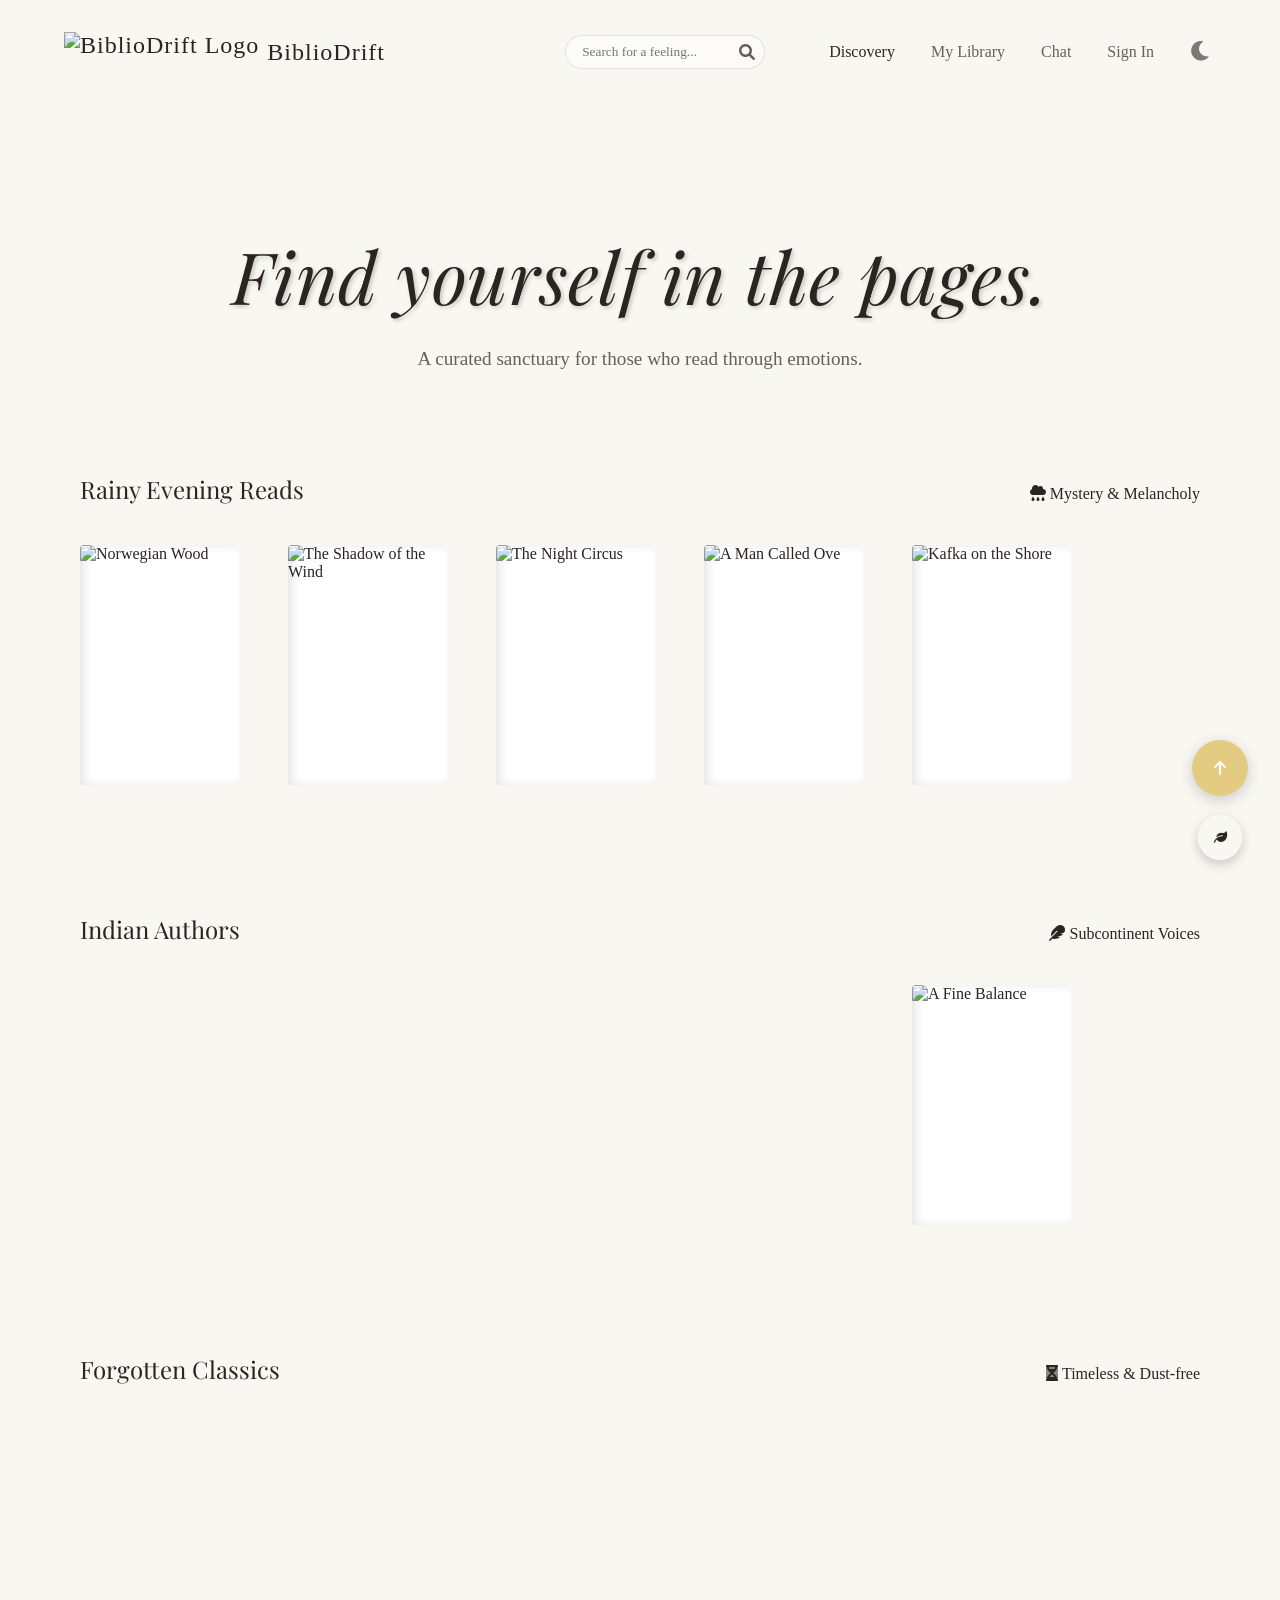
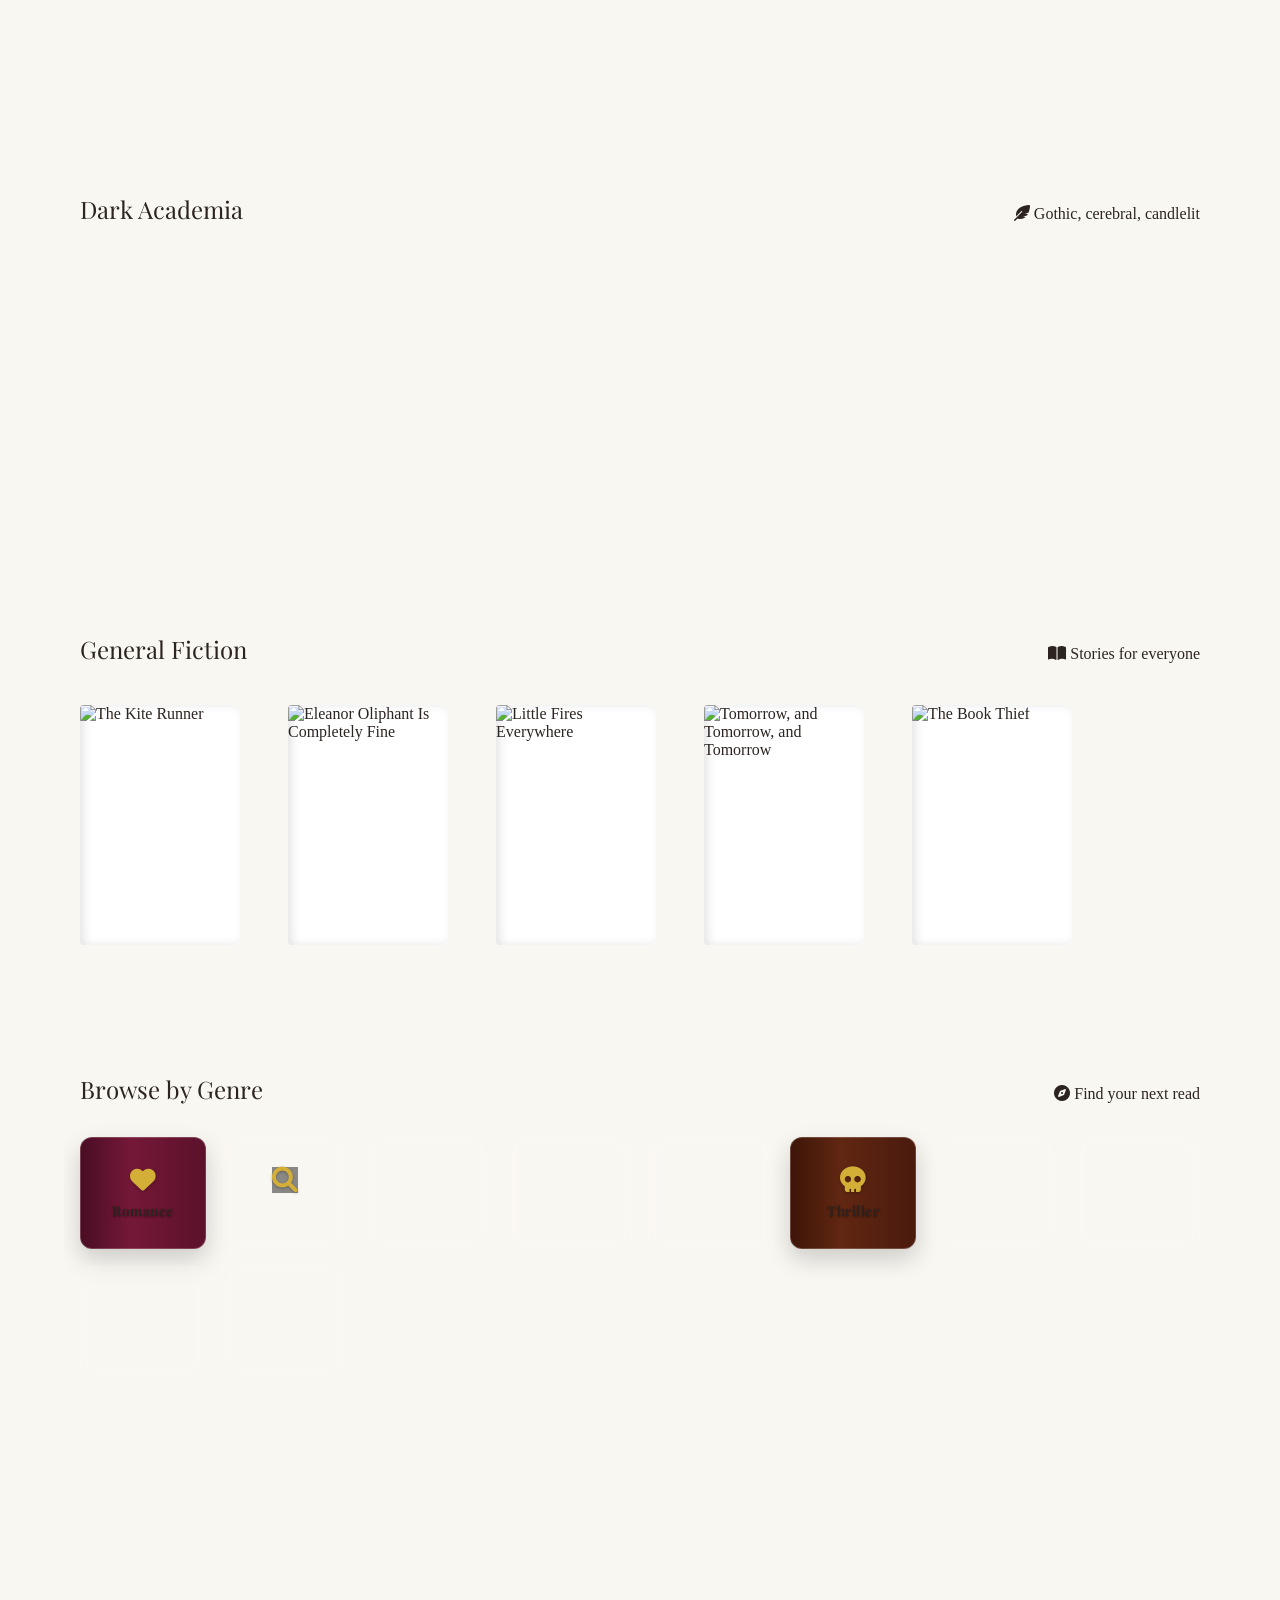
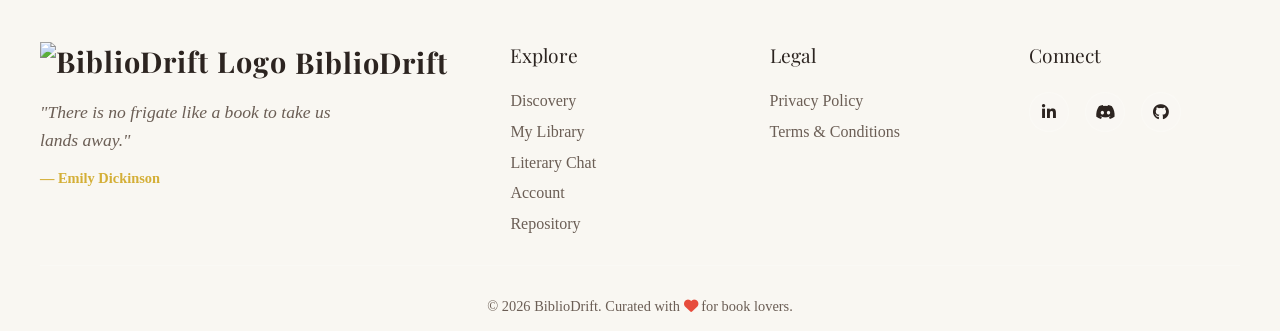
==== commit 5d03d7ee: "Fix: Add predefined books to curated sections and genres (Fixes #613)" ====
--- a/frontend/pages/index.html
+++ b/frontend/pages/index.html
@@ -12,20 +12,14 @@
     })();
   </script>
   <script src="https://unpkg.com/dexie/dist/dexie.js"></script>
-
   <script src="../js/db.js"></script>
-
-  <!-- <script src="../js/app.js"></script> -->
-  <script src="../js/library-3d.js"></script>
-  <script src="https://unpkg.com/dexie/dist/dexie.js"></script>
   <meta name="viewport" content="width=device-width, initial-scale=1.0" />
   <!-- Added SEO meta description to improve search engine discoverability and click-through rates -->
   <meta name="description" content="BiblioDrift — Discover books by mood, track your reading journey, and get AI-powered recommendations." />
   <title>BiblioDrift | Find yourself in the pages</title>
   <link rel="stylesheet" href="../css/style.css" />
   <link rel="stylesheet" href="../css/keyboard-shortcuts.css" />
-  <link rel="stylesheet" href="../css/pwa.css">
-  <link rel="manifest" href="../manifest.json">
+  <link rel="manifest" href="/manifest.json">
   <!-- Fonts -->
   <link rel="preconnect" href="https://fonts.googleapis.com" />
   <link rel="preconnect" href="https://fonts.gstatic.com" crossorigin />
@@ -38,7 +32,7 @@
   <script src="https://cdn.jsdelivr.net/npm/dompurify@3.0.6/dist/purify.min.js"></script>
   <link rel="icon" href="../assets/images/biblioDrift_favicon.png" type="image/png">
   <!-- PWA -->
-  <link rel="manifest" href="../manifest.json">
+  <link rel="manifest" href="/manifest.json">
   <meta name="theme-color" content="#2c2420">
   <meta name="apple-mobile-web-app-capable" content="yes">
   <meta name="apple-mobile-web-app-status-bar-style" content="black-translucent">
@@ -75,9 +69,9 @@
           <span class="tooltip-text" id="navAuthTooltip"><i class="fa-solid fa-key"></i> Access account</span>
         </div>
       </nav>
-<button id="themeToggle" class="btn-icon" title="Toggle Theme">
-  <i class="fa-solid fa-moon"></i>
-</button>
+      <button id="themeToggle" class="btn-icon" title="Toggle Theme">
+        <i class="fa-solid fa-moon"></i>
+      </button>
     </div>
   </header>
 
@@ -92,13 +86,6 @@
       <div class="section-header">
         <h2 id="search-query-display">Search Results</h2>
         <span><i class="fa-solid fa-magnifying-glass"></i> Exploring your query</span>
-      </div>
-      <!-- Mood-Tag Filter Bar -->
-      <div id="mood-filter-bar" class="mood-filter-bar" hidden>
-        <div class="filter-label">Filter by mood:</div>
-        <div class="filter-chips" id="filter-chips">
-          <!-- Dynamically populated chips -->
-        </div>
       </div>
       <div class="curated-row" id="search-results-grid">
         <!-- Dynamically Appended Books -->
@@ -198,19 +185,11 @@
                 <div class="text-skeleton skeleton" style="width: 70%"></div>
               </div>
             </div>
-            <!-- Added "Where to Buy" section -->
-            <div class="purchase-links-box" style="margin-top: 15px;">
-              <div class="purchase-header"><i class="fa-solid fa-cart-shopping"></i><span> Where to Buy</span></div>
-              <div id="modal-purchase-links" class="purchase-links-container">
-                <div class="text-skeleton skeleton"></div>
-              </div>
-            </div>
             <div class="modal-actions">
               <button id="modal-add-btn" class="btn-primary"><i class="fa-regular fa-heart"></i> Add to Library</button>
               <button id="modal-preview-btn" class="btn-preview"><i class="fa-solid fa-book-open"></i> Preview</button>
               <button id="modal-share-btn" class="btn-secondary modal-share-btn"><i class="fa-solid fa-share-nodes"></i>
                 Share</button>
-              <button id="modal-mood-btn" class="btn-secondary"><i class="fa-solid fa-wand-magic-sparkles"></i> Explore Mood</button>
             </div>
           </div>
         </div>
@@ -221,10 +200,9 @@
 
 <!--The footer is being called usingt footer.js.-->
   <script src="../js/config.js"></script>
-  <script src="../js/security.js"></script>
   <script src="../js/app.js"></script>
+  <script src="../js/library-3d.js"></script>
   <script src="../js/book-preview.js"></script>
-  <script src="../js/pwa.js"></script>
   <script src="../js/footer.js"></script>
   <script src="../script/header-scroll.js"></script>
 
@@ -278,48 +256,8 @@
 
   <script src="../js/ambient.js"></script>
   <script src="../js/security.js"></script>
+  <script src="../js/pwa.js"></script>
 
 </body>
 
-<script>
-document.addEventListener('DOMContentLoaded', function () {
-    const btn = document.getElementById('themeToggle');
-    if (!btn) {
-        console.error('themeToggle button not found');
-        return;
-    }
-
-    const icon = btn.querySelector('i');
-    const STORAGE_KEY = 'bibliodrift_theme';
-
-    function applyTheme(theme) {
-        if (theme === 'night') {
-            document.documentElement.setAttribute('data-theme', 'night');
-            if (icon) icon.className = 'fa-solid fa-sun';
-        } else {
-            document.documentElement.removeAttribute('data-theme');
-            if (icon) icon.className = 'fa-solid fa-moon';
-        }
-
-        localStorage.setItem(STORAGE_KEY, theme);
-        console.log('Theme applied:', theme);
-    }
-
-    // Load saved theme
-    const savedTheme = localStorage.getItem(STORAGE_KEY) || 'light';
-    applyTheme(savedTheme);
-
-    // Toggle on click
-    btn.addEventListener('click', function () {
-        const current =
-            document.documentElement.getAttribute('data-theme') === 'night'
-                ? 'night'
-                : 'light';
-
-        const next = current === 'night' ? 'light' : 'night';
-        applyTheme(next);
-    });
-});
-</script>
-
 </html>
--- a/frontend/css/style.css
+++ b/frontend/css/style.css
@@ -1,3 +1,13 @@
+/* Fix: WCAG AA Contrast Floor - Issue #534 */
+.glass-panel,
+.book-tooltip,
+.book-detail-modal,
+[class*="glass"] {
+    background: rgba(0, 0, 0, 0.45) !important;
+    backdrop-filter: blur(12px);
+    -webkit-backdrop-filter: blur(12px);
+}
+
 :root {
     /* Day Theme (Default) */
     --bg-color: #f9f7f2;
@@ -14,8 +24,6 @@
     --input-border: rgba(0, 0, 0, 0.1);
     --book-bg: #fff;
     --paper-color: #fffdf9;
-    --nav-active-color: #3a241c;
-    --nav-active-ring: rgba(58, 36, 28, 0.18);
 
     /* Vibe Colors */
     --vibe-mystery: #78909c;
@@ -27,17 +35,6 @@
     --book-height: 240px;
     --book-thick: 40px;
 }
-
-/* Fix: WCAG AA Contrast Floor - Issue #534 */
-.glass-panel,
-.book-tooltip,
-.book-detail-modal,
-[class*="glass"] {
-    background: rgba(0, 0, 0, 0.45) !important;
-    backdrop-filter: blur(12px);
-    -webkit-backdrop-filter: blur(12px);
-}
-
 
 [data-theme="night"] {
     /* Night Theme (Dark Wood) */
@@ -55,8 +52,6 @@
     --input-border: rgba(255, 255, 255, 0.1);
     --book-bg: #2c2420;
     --paper-color: #e0d5cb;
-    --nav-active-color: #fff2df;
-    --nav-active-ring: rgba(255, 242, 223, 0.22);
 }
 
 * {
@@ -194,52 +189,16 @@
     gap: 0.5rem;
 }
 
-.nav-links {
-    display: flex;
-    align-items: center;
-    gap: 2rem;
-}
-
 .nav-links a {
     text-decoration: none;
     color: var(--text-muted);
-    position: relative;
-    display: inline-flex;
-    align-items: center;
-    justify-content: center;
-    min-height: 30px;
-    padding-bottom: 10px;
-    transition: color 0.25s ease;
+    margin-left: 2rem;
+    transition: color 0.3s ease;
 }
 
 .nav-links a:hover,
 .nav-links a.active {
-    color: var(--nav-active-color);
-}
-
-.nav-links a::after {
-    content: "";
-    position: absolute;
-    left: 50%;
-    bottom: 0;
-    width: 5px;
-    height: 5px;
-    border-radius: 50%;
-    background: var(--nav-active-color);
-    box-shadow: 0 0 0 3px var(--nav-active-ring);
-    opacity: 0;
-    transform: translateX(-50%) scale(0.35);
-    transition: opacity 0.22s ease, transform 0.22s ease;
-}
-
-.nav-links a:hover::after {
-    opacity: 0.45;
-    transform: translateX(-50%) scale(0.75);
-}
-
-.nav-links a.active::after {
-    opacity: 1;
-    transform: translateX(-50%) scale(1);
+    color: var(--text-main);
 }
 
 /* === ANIMATED HOVER TOOLTIPS FOR NAVIGATION (NEW) === */
@@ -249,19 +208,48 @@
 }
 
 .tooltip-text {
-    display: none;
+    position: absolute;
+    left: 50%;
+    bottom: calc(100% + 8px);
+    transform: translateX(-50%) scale(0.95) translateY(6px);
+    padding: 10px 14px;
+    background: #fffaf3;
+    color: #2b2b2b;
+    font-size: 13px;
+    font-weight: 500;
+    white-space: nowrap;
+    border-radius: 10px;
+    box-shadow: 0 8px 20px rgba(0, 0, 0, 0.15);
+    border: 1px solid rgba(0, 0, 0, 0.08);
+    opacity: 0;
+    visibility: hidden;
+    pointer-events: none;
+    transition: all 0.25s ease;
+    z-index: 9999;
 }
 
 .tooltip-text::after {
-    display: none;
+    content: "";
+    position: absolute;
+    top: 100%;
+    left: 50%;
+    transform: translateX(-50%) rotate(45deg);
+    width: 12px;
+    height: 12px;
+    background: #fffaf3;
+    border-left: 1px solid rgba(0, 0, 0, 0.08);
+    border-bottom: 1px solid rgba(0, 0, 0, 0.08);
 }
 
 .tooltip:hover .tooltip-text {
-    display: none;
+    opacity: 1;
+    visibility: visible;
+    transform: translateX(-40%) scale(1) translateY(0);
 }
 
 .tooltip-text i {
-    display: none;
+    margin-right: 5px;
+    color: var(--accent-gold);
 }
 
 main {
@@ -322,9 +310,7 @@
     justify-content: space-between;
     align-items: baseline;
     flex-wrap: wrap;
-    gap: 1rem ;
-    justify-content: space-between;
-    align-items: baseline;
+    gap: 1rem;
 }
 
 .curated-row {
@@ -882,19 +868,10 @@
     animation: fadeIn 0.5s ease;
 }
 
-.view-toggles {
-    margin-top: 1.5rem;
-    display: flex;
-    justify-content: center;
-    gap: 1rem;
-    width: 100%;
-}
-
 .view-toggles button {
     cursor: pointer;
     transition: all 0.3s ease;
 }
-
 
 .view-toggles .active-view {
     box-shadow: 0 4px 15px rgba(0, 0, 0, 0.2);
@@ -1164,7 +1141,27 @@
     gap: 1rem;
 }
 
-
+.btn-primary {
+    background: var(--text-main);
+    color: var(--bg-color);
+    border: none;
+    padding: 1rem 2rem;
+    border-radius: 30px;
+    font-family: "Georgia", serif;
+    font-size: 1.1rem;
+    cursor: pointer;
+    transition: all 0.3s;
+    display: flex;
+    align-items: center;
+    gap: 0.8rem;
+}
+
+.btn-primary:hover {
+    background: var(--accent-gold);
+    color: #fff;
+    transform: translateY(-2px);
+    box-shadow: 0 5px 15px rgba(0, 0, 0, 0.1);
+}
 
 /* Responsive Modal */
 @media (max-width: 768px) {
@@ -1816,15 +1813,12 @@
 
 /* ===== GENRE SECTION STYLES ===== */
 .genre-grid {
-    display: grid;
-    grid-template-columns: repeat(4, 1fr);
-    gap: 1.5rem;
-    padding: 2rem 1rem;
-    width: 100%;
-    max-width: 100%;
-    overflow-x: hidden;
-}
-
+display: grid;
+   
+    grid-template-columns: repeat(auto-fill, minmax(180px, 1fr));
+    gap: 1.25rem;
+    padding: 2rem 0.5rem
+}
 
 /* Genre Card - Vintage Book Spine Look */
 /* Genre Card - Compact Vintage Rectangular Look */
@@ -4163,67 +4157,17 @@
 
 .btn-primary {
     background-color: var(--wood-dark);
-    color: var(--paper-color);
+    color: #fff;
     padding: 0.8rem 1.5rem;
-    border-radius: 20px;
+    border-radius: 4px;
     font-family: 'Playfair Display', serif;
     text-decoration: none;
-    border: 1px solid var(--wood-dark);
-    transition: all 0.4s ease;
-    cursor: pointer;
-    display: inline-flex;
-    align-items: center;
-    justify-content: center;
-    gap: 0.5rem;
+    transition: background-color 0.3s;
 }
 
 .btn-primary:hover {
     background-color: var(--wood-light);
-    border-color: var(--wood-light);
-    transform: translateY(-2px);
-    box-shadow: 0 5px 15px rgba(0, 0, 0, 0.2);
-}
-
-.btn-secondary {
-    background-color: var(--paper-color);
-    color: var(--wood-dark);
-    padding: 0.8rem 1.5rem;
-    border-radius: 20px;
-    font-family: 'Playfair Display', serif;
-    text-decoration: none;
-    border: 1px solid var(--glass-border);
-    transition: all 0.4s ease;
-    cursor: pointer;
-    display: inline-flex;
-    align-items: center;
-    justify-content: center;
-    gap: 0.5rem;
-    backdrop-filter: blur(5px);
-}
-
-.btn-secondary:hover {
-    background-color: var(--paper-color);
-    filter: brightness(1.1);
-    border-color: var(--accent-gold);
-    transform: translateY(-2px);
-    box-shadow: 0 0 15px rgba(252, 203, 78, 0.2);
-}
-
-
-/* Antigravity Floating Animation */
-.antigravity-float {
-    animation: antigravity 4s ease-in-out infinite;
-}
-
-@keyframes antigravity {
-    0%, 100% {
-        transform: translateY(0);
-    }
-    50% {
-        transform: translateY(-4px);
-    }
-}
-
+}
 
 .btn-outline {
     background-color: transparent;
@@ -4726,940 +4670,164 @@
   cursor: url("data:image/svg+xml;utf8,<svg xmlns='http://www.w3.org/2000/svg' width='32' height='32' viewBox='0 0 24 24'><path fill='%23ffca3a' d='M4.42 20.58a1 1 0 0 0 1.41 0L15.24 11.2l-2.44-2.44L3.42 18.17a1 1 0 0 0 0 1.41zM17.36 9.08l-2.44-2.44 2.12-2.12a2 2 0 0 1 2.83 0l1.77 1.77a2 2 0 0 1 0 2.83z'/><path stroke='%23ffca3a' stroke-width='1.5' d='M2 22l4-1'/></svg>") 0 24, pointer !important;
 }
 
-/* ============================================================ */
-/* READING PROGRESS TRACKING SYSTEM                            */
-/* ============================================================ */
-
-/* --- Spine progress indicator (library.html 3D view) --- */
-.spine-progress-indicator {
-    position: absolute;
-    bottom: 0;
-    left: 0;
-    width: 100%;
-    height: 100%;
-    pointer-events: none;
-    overflow: hidden;
-    border-radius: 2px 4px 4px 2px;
-    z-index: 2;
-}
-
-.spine-progress-fill {
-    position: absolute;
-    bottom: 0;
-    left: 0;
-    width: 100%;
-    background: rgba(212, 175, 55, 0.45);
-    transition: height 0.4s ease;
-    border-radius: 0 0 2px 2px;
-}
-
-/* Finished badge on spine */
-.spine-finished-badge {
-    position: absolute;
-    bottom: 8px;
-    left: 50%;
-    transform: translateX(-50%);
-    color: #4caf50;
-    font-size: 0.75rem;
-    text-shadow: 0 1px 3px rgba(0, 0, 0, 0.5);
-    pointer-events: none;
-    z-index: 3;
-}
-
-/* --- Tooltip progress bar --- */
-.tooltip-progress {
-    margin-top: 0.5rem;
-    padding-top: 0.5rem;
-    border-top: 1px solid rgba(0, 0, 0, 0.08);
-}
-
-[data-theme="night"] .tooltip-progress {
-    border-top-color: rgba(255, 255, 255, 0.08);
-}
-
-.tooltip-progress-bar-track {
-    width: 100%;
-    height: 6px;
-    background: rgba(0, 0, 0, 0.1);
-    border-radius: 3px;
-    overflow: hidden;
-    margin-bottom: 4px;
-}
-
-[data-theme="night"] .tooltip-progress-bar-track {
-    background: rgba(255, 255, 255, 0.1);
-}
-
-.tooltip-progress-bar-fill {
-    height: 100%;
-    background: linear-gradient(90deg, var(--accent-gold), #e6c44a);
-    border-radius: 3px;
-    transition: width 0.3s ease;
-}
-
-.tooltip-progress-label {
-    font-size: 0.75rem;
-    color: var(--text-muted);
-}
-
-/* --- Modal progress tracker --- */
-.reading-progress-tracker {
-    background: #fdfaf5;
-    border: 1px solid rgba(212, 175, 55, 0.25);
-    border-radius: 12px;
-    padding: 1.2rem 1.4rem;
-    margin-top: 0.75rem;
-    width: 100%;
-}
-
-[data-theme="night"] .reading-progress-tracker {
-    background: rgba(255, 255, 255, 0.04);
-    border-color: rgba(212, 175, 55, 0.2);
-}
-
-.progress-tracker-header {
-    display: flex;
-    align-items: center;
+/* ============================================================
+   GENRE SECTION — completely missing styles restored (Issue #613)
+   ============================================================ */
+
+.genre-section {
+    margin-bottom: 6rem;
+}
+
+.genre-grid {
+    display: grid;
+    grid-template-columns: repeat(auto-fill, minmax(120px, 1fr));
+    gap: 1rem;
+    padding: 1.5rem 1rem;
+}
+
+.genre-card {
+    display: flex;
+    flex-direction: column;
+    align-items: center;
+    justify-content: center;
     gap: 0.6rem;
-    margin-bottom: 0.9rem;
-    color: var(--wood-dark);
-}
-
-[data-theme="night"] .progress-tracker-header {
-    color: var(--accent-gold);
-}
-
-.progress-tracker-header i {
-    color: var(--accent-gold);
-    font-size: 1rem;
-}
-
-.progress-tracker-title {
-    font-family: 'Playfair Display', serif;
-    font-size: 1rem;
-    font-weight: 600;
-    flex: 1;
-}
-
-.progress-percent-badge {
-    background: var(--accent-gold);
-    color: #2c2420;
-    font-size: 0.8rem;
-    font-weight: 700;
-    padding: 2px 10px;
-    border-radius: 20px;
-    min-width: 44px;
-    text-align: center;
-}
-
-/* Mode toggle buttons */
-.progress-mode-toggle {
-    display: flex;
-    gap: 0.4rem;
-    margin-bottom: 0.9rem;
-}
-
-.progress-mode-btn {
-    flex: 1;
-    padding: 0.35rem 0.6rem;
-    border: 1px solid var(--input-border);
-    border-radius: 8px;
-    background: var(--input-bg);
-    color: var(--text-muted);
-    font-family: 'Georgia', serif;
-    font-size: 0.8rem;
-    cursor: pointer;
-    transition: all 0.3s ease;
-}
-
-.progress-mode-btn.active {
-    background: var(--accent-gold);
-    color: #2c2420;
-    border-color: var(--accent-gold);
-    font-weight: 600;
-}
-
-.progress-mode-btn:hover:not(.active) {
-    border-color: var(--accent-gold);
-    color: var(--text-main);
-}
-
-/* Percentage slider group */
-.progress-input-group {
-    margin-bottom: 0.75rem;
-}
-
-.progress-range-slider {
-    width: 100%;
-    accent-color: var(--accent-gold);
-    cursor: pointer;
-    margin-bottom: 0.4rem;
-    height: 4px;
-}
-
-.progress-bar-track {
-    width: 100%;
-    height: 8px;
-    background: rgba(0, 0, 0, 0.08);
-    border-radius: 4px;
-    overflow: hidden;
-    margin-bottom: 0.3rem;
-}
-
-[data-theme="night"] .progress-bar-track {
-    background: rgba(255, 255, 255, 0.1);
-}
-
-.progress-bar-fill {
-    height: 100%;
-    background: linear-gradient(90deg, var(--accent-gold), #e6c44a);
-    border-radius: 4px;
-    transition: width 0.25s ease;
-}
-
-.progress-range-labels {
-    display: flex;
-    justify-content: space-between;
-    font-size: 0.72rem;
-    color: var(--text-muted);
-}
-
-/* Pages input group */
-.pages-input-row {
-    display: flex;
-    align-items: flex-end;
-    gap: 0.6rem;
-}
-
-.pages-field {
-    display: flex;
-    flex-direction: column;
-    gap: 0.25rem;
-    flex: 1;
-}
-
-.pages-field label {
-    font-size: 0.72rem;
-    color: var(--text-muted);
-    text-transform: uppercase;
-    letter-spacing: 0.5px;
-}
-
-.pages-number-input {
-    width: 100%;
-    padding: 0.4rem 0.6rem;
-    border: 1px solid var(--input-border);
-    border-radius: 8px;
-    background: var(--input-bg);
-    color: var(--text-main);
-    font-family: 'Georgia', serif;
-    font-size: 0.9rem;
-    text-align: center;
-    outline: none;
-    transition: border-color 0.2s;
-}
-
-.pages-number-input:focus {
-    border-color: var(--accent-gold);
-}
-
-.pages-divider {
-    font-size: 0.85rem;
-    color: var(--text-muted);
-    padding-bottom: 0.5rem;
-    flex-shrink: 0;
-}
-
-/* Save button */
-.progress-save-btn {
-    width: 100%;
-    padding: 0.6rem 1rem;
-    background: var(--wood-dark);
-    color: #fff;
-    border: none;
-    border-radius: 10px;
-    font-family: 'Georgia', serif;
-    font-size: 0.9rem;
-    cursor: pointer;
-    display: flex;
-    align-items: center;
-    justify-content: center;
-    gap: 0.5rem;
-    transition: all 0.25s ease;
-    margin-top: 0.25rem;
-}
-
-.progress-save-btn:hover:not(:disabled) {
-    background: var(--accent-gold);
-    color: #2c2420;
-    transform: translateY(-1px);
-    box-shadow: 0 4px 12px rgba(212, 175, 55, 0.3);
-}
-
-.progress-save-btn:disabled {
-    opacity: 0.6;
-    cursor: not-allowed;
-}
-
-/* --- Profile page: reading progress overview --- */
-.reading-progress-overview {
-    background: var(--book-bg);
-    border-radius: 16px;
-    padding: 2rem;
-    box-shadow: var(--shadow-soft);
-    border: 1px solid var(--glass-border);
-}
-
-.reading-progress-overview h2 {
-    font-family: 'Playfair Display', serif;
-    font-size: 1.5rem;
-    color: var(--text-main);
-    margin-bottom: 1.5rem;
-    display: flex;
-    align-items: center;
-    gap: 0.6rem;
-}
-
-.reading-progress-overview h2 i {
-    color: var(--accent-gold);
-}
-
-.progress-overview-grid {
-    display: grid;
-    grid-template-columns: repeat(auto-fill, minmax(260px, 1fr));
-    gap: 1.25rem;
-}
-
-.progress-overview-card {
-    display: flex;
-    gap: 1rem;
+    padding: 1.4rem 1rem;
     background: var(--glass-bg);
     border: 1px solid var(--glass-border);
     border-radius: 12px;
-    padding: 1rem;
-    transition: transform 0.2s ease, box-shadow 0.2s ease;
-}
-
-.progress-overview-card:hover {
-    transform: translateY(-3px);
-    box-shadow: 0 8px 20px rgba(0, 0, 0, 0.1);
-    border-color: var(--accent-gold);
-}
-
-.progress-card-cover {
-    width: 56px;
-    height: 80px;
-    border-radius: 4px;
-    overflow: hidden;
-    flex-shrink: 0;
-    background: var(--wood-light);
-    display: flex;
-    align-items: center;
-    justify-content: center;
-    color: rgba(255, 255, 255, 0.6);
-    font-size: 1.5rem;
-    box-shadow: 3px 3px 8px rgba(0, 0, 0, 0.15);
-}
-
-.progress-card-cover img {
-    width: 100%;
-    height: 100%;
-    object-fit: cover;
-}
-
-.progress-card-info {
-    flex: 1;
-    min-width: 0;
-    display: flex;
-    flex-direction: column;
-    gap: 0.3rem;
-}
-
-.progress-card-title {
-    font-family: 'Playfair Display', serif;
-    font-size: 0.95rem;
-    font-weight: 600;
-    color: var(--text-main);
-    white-space: nowrap;
-    overflow: hidden;
-    text-overflow: ellipsis;
-}
-
-.progress-card-author {
-    font-size: 0.8rem;
-    color: var(--text-muted);
-    font-style: italic;
-    white-space: nowrap;
-    overflow: hidden;
-    text-overflow: ellipsis;
-}
-
-.progress-card-bar-wrap {
-    display: flex;
-    align-items: center;
-    gap: 0.5rem;
-    margin-top: 0.25rem;
-}
-
-.progress-card-bar-track {
-    flex: 1;
-    height: 6px;
-    background: rgba(0, 0, 0, 0.08);
-    border-radius: 3px;
-    overflow: hidden;
-}
-
-[data-theme="night"] .progress-card-bar-track {
-    background: rgba(255, 255, 255, 0.1);
-}
-
-.progress-card-bar-fill {
-    height: 100%;
-    background: linear-gradient(90deg, var(--accent-gold), #e6c44a);
-    border-radius: 3px;
-    transition: width 0.3s ease;
-}
-
-.progress-card-pct {
-    font-size: 0.75rem;
-    font-weight: 700;
-    color: var(--accent-gold);
-    min-width: 32px;
-    text-align: right;
-}
-
-.progress-card-quick-update {
-    display: flex;
-    align-items: center;
-    gap: 0.4rem;
-    margin-top: 0.3rem;
-}
-
-.progress-card-slider {
-    flex: 1;
-    accent-color: var(--accent-gold);
     cursor: pointer;
-    height: 4px;
-}
-
-.progress-card-save-btn {
-    width: 28px;
-    height: 28px;
-    border-radius: 50%;
-    border: 1px solid var(--glass-border);
-    background: var(--glass-bg);
-    color: var(--text-muted);
-    cursor: pointer;
-    display: flex;
-    align-items: center;
-    justify-content: center;
-    font-size: 0.75rem;
-    transition: all 0.2s ease;
-    flex-shrink: 0;
-}
-
-.progress-card-save-btn:hover:not(:disabled) {
-    background: var(--accent-gold);
-    color: #2c2420;
-    border-color: var(--accent-gold);
-}
-
-.progress-card-save-btn:disabled {
-    opacity: 0.5;
-    cursor: not-allowed;
-}
-
-@media (max-width: 600px) {
-    .progress-overview-grid {
-        grid-template-columns: 1fr;
-    }
-
-    .reading-progress-tracker {
-        padding: 1rem;
-    }
-
-    .pages-input-row {
-        flex-wrap: wrap;
-    }
-
-    .pages-divider {
-        display: none;
-    }
-}
-
-
-/* ============================================================ */
-/* IN-APP BOOK PREVIEW MODAL (Google Books Embedded Viewer)    */
-/* ============================================================ */
-
-/* Backdrop overlay — hidden by default, shown via .active */
-.book-preview-modal {
-    display: none;
-    position: fixed;
-    inset: 0;
-    width: 100vw;
-    height: 100vh;
-    background: rgba(0, 0, 0, 0.78);
+    transition: transform 0.2s ease, background 0.2s ease, box-shadow 0.2s ease;
+    text-align: center;
+    user-select: none;
     backdrop-filter: blur(6px);
     -webkit-backdrop-filter: blur(6px);
-    z-index: 30000;   /* above all other modals */
-    align-items: center;
-    justify-content: center;
+}
+
+.genre-card i {
+    font-size: 1.6rem;
+    color: var(--accent-gold);
+    transition: transform 0.2s ease;
+}
+
+.genre-card span {
+    font-size: 0.85rem;
+    color: var(--text-main);
+    font-family: 'Playfair Display', serif;
+    font-weight: 600;
+}
+
+.genre-card:hover {
+    transform: translateY(-6px) scale(1.05);
+    background: rgba(212, 175, 55, 0.12);
+    box-shadow: 0 12px 30px rgba(0, 0, 0, 0.15);
+}
+
+.genre-card:hover i {
+    transform: scale(1.2) rotate(-8deg);
+}
+
+.genre-card:active {
+    transform: translateY(-2px) scale(0.98);
+}
+
+.genre-modal {
+    border: none;
+    border-radius: 16px;
+    padding: 0;
+    background: var(--bg-color);
+    max-width: 90vw;
+    width: 1100px;
+    max-height: 85vh;
     overflow: hidden;
-}
-
-.book-preview-modal.active {
-    display: flex;
-}
-
-/* Inner panel */
-.preview-modal-inner {
-    background: var(--bg-color);
-    border-radius: 20px;
-    width: min(92vw, 960px);
-    height: min(90vh, 780px);
+    box-shadow: 0 30px 80px rgba(0, 0, 0, 0.35);
+}
+
+.genre-modal::backdrop {
+    background: rgba(0, 0, 0, 0.65);
+    backdrop-filter: blur(4px);
+}
+
+.genre-modal-content {
     display: flex;
     flex-direction: column;
-    overflow: hidden;
-    box-shadow:
-        0 32px 80px rgba(0, 0, 0, 0.5),
-        0 8px 24px rgba(0, 0, 0, 0.3);
+    height: 100%;
+    max-height: 85vh;
+}
+
+.genre-modal-header {
+    display: flex;
+    justify-content: space-between;
+    align-items: center;
+    padding: 1.5rem 2rem;
+    border-bottom: 1px solid var(--glass-border);
+    flex-shrink: 0;
+    background: var(--glass-bg);
+    backdrop-filter: blur(8px);
+}
+
+.genre-modal-header h2 {
+    color: var(--text-main);
+    font-size: 1.5rem;
+    margin: 0;
+}
+
+.close-genre-modal {
+    background: none;
     border: 1px solid var(--glass-border);
-    position: relative;
-    animation: previewModalIn 0.3s cubic-bezier(0.23, 1, 0.32, 1);
-}
-
-@keyframes previewModalIn {
-    from { opacity: 0; transform: scale(0.94) translateY(16px); }
-    to   { opacity: 1; transform: scale(1)    translateY(0);    }
-}
-
-/* Header */
-.preview-modal-header {
-    display: flex;
-    align-items: center;
-    justify-content: space-between;
-    padding: 1rem 1.5rem;
-    border-bottom: 1px solid var(--glass-border);
-    background: var(--header-bg);
-    flex-shrink: 0;
-    gap: 1rem;
-}
-
-.preview-modal-title-wrap {
-    display: flex;
-    align-items: center;
-    gap: 0.6rem;
-    min-width: 0;
-    flex: 1;
-}
-
-.preview-header-icon {
-    color: var(--accent-gold);
+    color: var(--text-muted);
     font-size: 1.1rem;
-    flex-shrink: 0;
-}
-
-.preview-modal-title {
-    font-family: 'Playfair Display', serif;
-    font-size: 1.1rem;
-    font-weight: 600;
-    color: var(--text-main);
-    white-space: nowrap;
-    overflow: hidden;
-    text-overflow: ellipsis;
-}
-
-.preview-powered-by {
-    font-size: 0.72rem;
-    color: var(--text-muted);
-    white-space: nowrap;
-    flex-shrink: 0;
-    padding: 2px 8px;
-    background: var(--glass-bg);
-    border: 1px solid var(--glass-border);
-    border-radius: 10px;
-}
-
-.preview-close-btn {
     width: 36px;
     height: 36px;
     border-radius: 50%;
-    border: 1px solid var(--glass-border);
+    cursor: pointer;
+    display: flex;
+    align-items: center;
+    justify-content: center;
+    transition: all 0.2s ease;
+}
+
+.close-genre-modal:hover {
     background: var(--glass-bg);
-    color: var(--text-muted);
-    cursor: pointer;
-    display: flex;
-    align-items: center;
-    justify-content: center;
-    font-size: 1rem;
-    flex-shrink: 0;
-    transition: all 0.2s ease;
-    position: relative;
-    z-index: 10;
-}
-
-.preview-close-btn:hover {
-    background: var(--accent-gold);
-    color: #2c2420;
-    border-color: var(--accent-gold);
+    color: var(--text-main);
     transform: rotate(90deg);
 }
 
-/* Body */
-.preview-modal-body {
+.genre-modal-body {
     flex: 1;
-    position: relative;
-    overflow: hidden;
-    background: #f5f5f5;
-    min-height: 0;
-}
-
-[data-theme="night"] .preview-modal-body {
-    background: #1a1614;
-}
-
-/* Loading state */
-.preview-loading {
-    position: absolute;
-    inset: 0;
-    display: flex;
-    flex-direction: column;
-    align-items: center;
-    justify-content: center;
-    gap: 1.2rem;
-    background: var(--bg-color);
-    z-index: 2;
-}
-
-.preview-loading p {
-    color: var(--text-muted);
-    font-family: 'Georgia', serif;
-    font-style: italic;
-    font-size: 1rem;
-}
-
-.preview-loading-spinner {
-    width: 44px;
-    height: 44px;
-    border: 3px solid var(--glass-border);
-    border-top-color: var(--accent-gold);
-    border-radius: 50%;
-    animation: previewSpin 0.8s linear infinite;
-}
-
-@keyframes previewSpin {
-    to { transform: rotate(360deg); }
-}
-
-/* Viewer container — Google injects its iframe here */
-.preview-viewer-container {
-    width: 100%;
-    height: 100%;
-    position: absolute;
-    inset: 0;
-}
-
-.preview-viewer-container iframe {
-    width: 100% !important;
-    height: 100% !important;
-    border: none !important;
-    display: block !important;
-}
-
-/* Fallback state */
-.preview-fallback {
-    position: absolute;
-    inset: 0;
+    overflow-y: auto;
+    padding: 1.5rem 2rem;
+}
+
+.genre-books-grid {
+    display: flex;
+    gap: 2rem;
+    flex-wrap: wrap;
+    justify-content: flex-start;
+}
+
+.genre-loading {
     display: flex;
     flex-direction: column;
     align-items: center;
     justify-content: center;
     gap: 1rem;
-    padding: 2rem;
-    background: var(--bg-color);
-    text-align: center;
-    z-index: 2;
-}
-
-.preview-fallback-icon {
-    font-size: 3.5rem;
+    padding: 4rem;
+    color: var(--text-muted);
+    font-size: 1rem;
+    width: 100%;
+}
+
+.genre-loading i {
+    font-size: 2rem;
     color: var(--accent-gold);
-    opacity: 0.6;
-    margin-bottom: 0.5rem;
-}
-
-.preview-fallback-title {
-    font-family: 'Playfair Display', serif;
-    font-size: 1.5rem;
-    color: var(--text-main);
-    margin: 0;
-}
-
-.preview-fallback-msg {
-    color: var(--text-muted);
-    font-size: 0.95rem;
-    line-height: 1.6;
-    max-width: 38ch;
-    margin: 0;
-}
-
-.preview-external-link {
-    display: inline-flex;
-    align-items: center;
-    gap: 0.5rem;
-    margin-top: 0.5rem;
-    padding: 0.65rem 1.4rem;
-    background: var(--accent-gold);
-    color: #2c2420;
-    border-radius: 24px;
-    font-family: 'Georgia', serif;
-    font-size: 0.9rem;
-    font-weight: 600;
-    text-decoration: none;
-    transition: all 0.25s ease;
-    box-shadow: 0 4px 12px rgba(212, 175, 55, 0.3);
-}
-
-.preview-external-link:hover {
-    background: #e6c44a;
-    transform: translateY(-2px);
-    box-shadow: 0 6px 18px rgba(212, 175, 55, 0.4);
-}
-
-/* Footer */
-.preview-modal-footer {
-    padding: 0.6rem 1.5rem;
-    border-top: 1px solid var(--glass-border);
-    background: var(--header-bg);
-    flex-shrink: 0;
-}
-
-.preview-disclaimer {
-    font-size: 0.75rem;
-    color: var(--text-muted);
-    display: flex;
-    align-items: center;
-    gap: 0.4rem;
-    margin: 0;
-}
-
-.preview-disclaimer i {
-    color: var(--accent-gold);
-    flex-shrink: 0;
-}
-
-/* Preview trigger button */
-.btn-preview {
-    display: inline-flex;
-    align-items: center;
-    gap: 0.5rem;
-    padding: 0.65rem 1.2rem;
-    background: transparent;
-    border: 1.5px solid var(--accent-gold);
-    color: var(--accent-gold);
-    border-radius: 24px;
-    font-family: 'Georgia', serif;
-    font-size: 0.9rem;
-    cursor: pointer;
-    transition: all 0.25s ease;
-    white-space: nowrap;
-}
-
-.btn-preview:hover {
-    background: var(--accent-gold);
-    color: #2c2420;
-    transform: translateY(-1px);
-    box-shadow: 0 4px 12px rgba(212, 175, 55, 0.3);
-}
-
-.btn-preview i {
-    font-size: 0.85rem;
-}
-
-/* Responsive */
-@media (max-width: 768px) {
-    .preview-modal-inner {
-        width: 100vw;
-        height: 100vh;
-        border-radius: 0;
-        border: none;
-    }
-
-    .preview-modal-header {
-        padding: 0.85rem 1rem;
-    }
-
-    .preview-powered-by {
-        display: none;
-    }
-
-    .preview-modal-footer {
-        padding: 0.5rem 1rem;
-    }
-}
-
-@media (max-width: 480px) {
-    .preview-modal-title {
-        font-size: 0.95rem;
-    }
-}
-
-
-/* ============================================================ */
-/* PWA — Install Banner & Offline Indicator                    */
-/* ============================================================ */
-
-/* Install banner — slides up from the bottom */
-#pwa-install-banner {
-    position: fixed;
-    bottom: 0;
-    left: 0;
-    right: 0;
-    background: var(--bg-color);
-    border-top: 1px solid var(--glass-border);
-    box-shadow: 0 -4px 24px rgba(0, 0, 0, 0.15);
-    padding: 0.85rem 1.25rem;
-    display: flex;
-    align-items: center;
-    justify-content: space-between;
-    gap: 1rem;
-    z-index: 40000;
-    transform: translateY(100%);
-    transition: transform 0.35s cubic-bezier(0.23, 1, 0.32, 1);
-    font-family: 'Georgia', serif;
-}
-
-#pwa-install-banner.pwa-banner-visible {
-    transform: translateY(0);
-}
-
-.pwa-banner-content {
-    display: flex;
-    align-items: center;
-    gap: 0.85rem;
-    min-width: 0;
-}
-
-.pwa-banner-icon {
-    width: 40px;
-    height: 40px;
-    border-radius: 10px;
-    flex-shrink: 0;
-    object-fit: contain;
-}
-
-.pwa-banner-text {
-    display: flex;
-    flex-direction: column;
-    gap: 0.1rem;
-    min-width: 0;
-}
-
-.pwa-banner-text strong {
-    font-size: 0.95rem;
-    color: var(--text-main);
-    white-space: nowrap;
-}
-
-.pwa-banner-text span {
-    font-size: 0.8rem;
-    color: var(--text-muted);
-    white-space: nowrap;
-}
-
-.pwa-banner-actions {
-    display: flex;
-    align-items: center;
-    gap: 0.6rem;
-    flex-shrink: 0;
-}
-
-.pwa-install-btn {
-    padding: 0.5rem 1.2rem;
-    background: var(--accent-gold);
-    color: #2c2420;
-    border: none;
-    border-radius: 20px;
-    font-family: 'Georgia', serif;
-    font-size: 0.9rem;
-    font-weight: 600;
-    cursor: pointer;
-    transition: all 0.2s ease;
-    white-space: nowrap;
-}
-
-.pwa-install-btn:hover {
-    background: #e6c44a;
-    transform: translateY(-1px);
-    box-shadow: 0 4px 12px rgba(212, 175, 55, 0.35);
-}
-
-.pwa-dismiss-btn {
-    width: 32px;
-    height: 32px;
-    border-radius: 50%;
-    border: 1px solid var(--glass-border);
-    background: var(--glass-bg);
-    color: var(--text-muted);
-    cursor: pointer;
-    display: flex;
-    align-items: center;
-    justify-content: center;
-    font-size: 0.9rem;
-    transition: all 0.2s ease;
-    flex-shrink: 0;
-}
-
-.pwa-dismiss-btn:hover {
-    background: var(--text-muted);
-    color: var(--bg-color);
-}
-
-/* Offline indicator pill — shown by pwa.js when navigator.onLine is false */
-#pwa-offline-indicator {
-    position: fixed;
-    top: 70px;
-    left: 50%;
-    transform: translateX(-50%) translateY(-8px);
-    background: #2c2420;
-    color: #f9f7f2;
-    padding: 0.4rem 1rem;
-    border-radius: 20px;
-    font-family: 'Georgia', serif;
-    font-size: 0.8rem;
-    display: flex;
-    align-items: center;
-    gap: 0.5rem;
-    z-index: 40001;
-    opacity: 0;
-    transition: opacity 0.3s ease, transform 0.3s ease;
-    pointer-events: none;
-    box-shadow: 0 4px 12px rgba(0, 0, 0, 0.25);
-}
-
-#pwa-offline-indicator.visible {
-    opacity: 1;
-    transform: translateX(-50%) translateY(0);
-}
-
-#pwa-offline-indicator i {
-    color: #e6c44a;
-}
-
-@media (max-width: 480px) {
-    #pwa-install-banner {
-        flex-direction: column;
-        align-items: flex-start;
-        gap: 0.75rem;
-        padding: 1rem;
-    }
-
-    .pwa-banner-actions {
-        width: 100%;
-        justify-content: flex-end;
-    }
-}
-
-
-
+}
+
+[data-theme="night"] .genre-card {
+    background: rgba(255, 255, 255, 0.04);
+    border-color: rgba(255, 255, 255, 0.08);
+}
+
+[data-theme="night"] .genre-card:hover {
+    background: rgba(212, 175, 55, 0.1);
+    box-shadow: 0 12px 30px rgba(0, 0, 0, 0.4);
+}
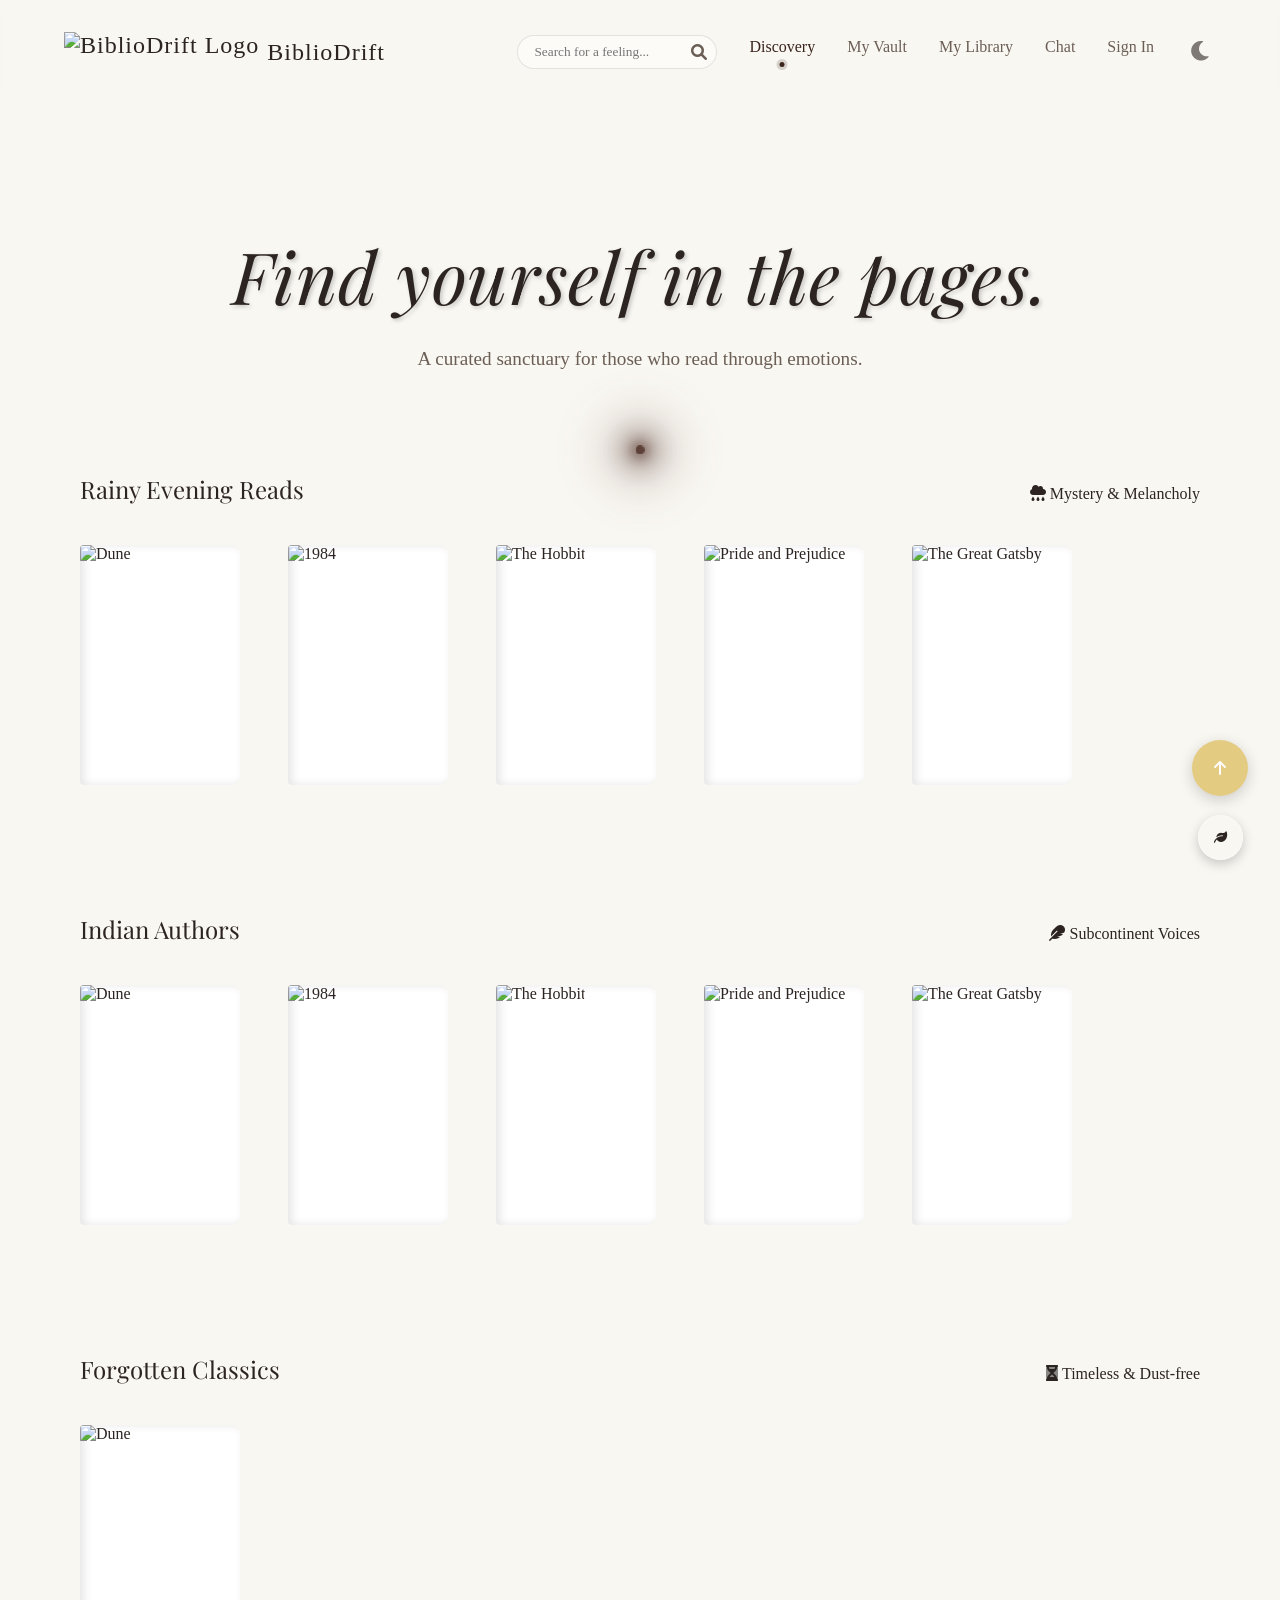
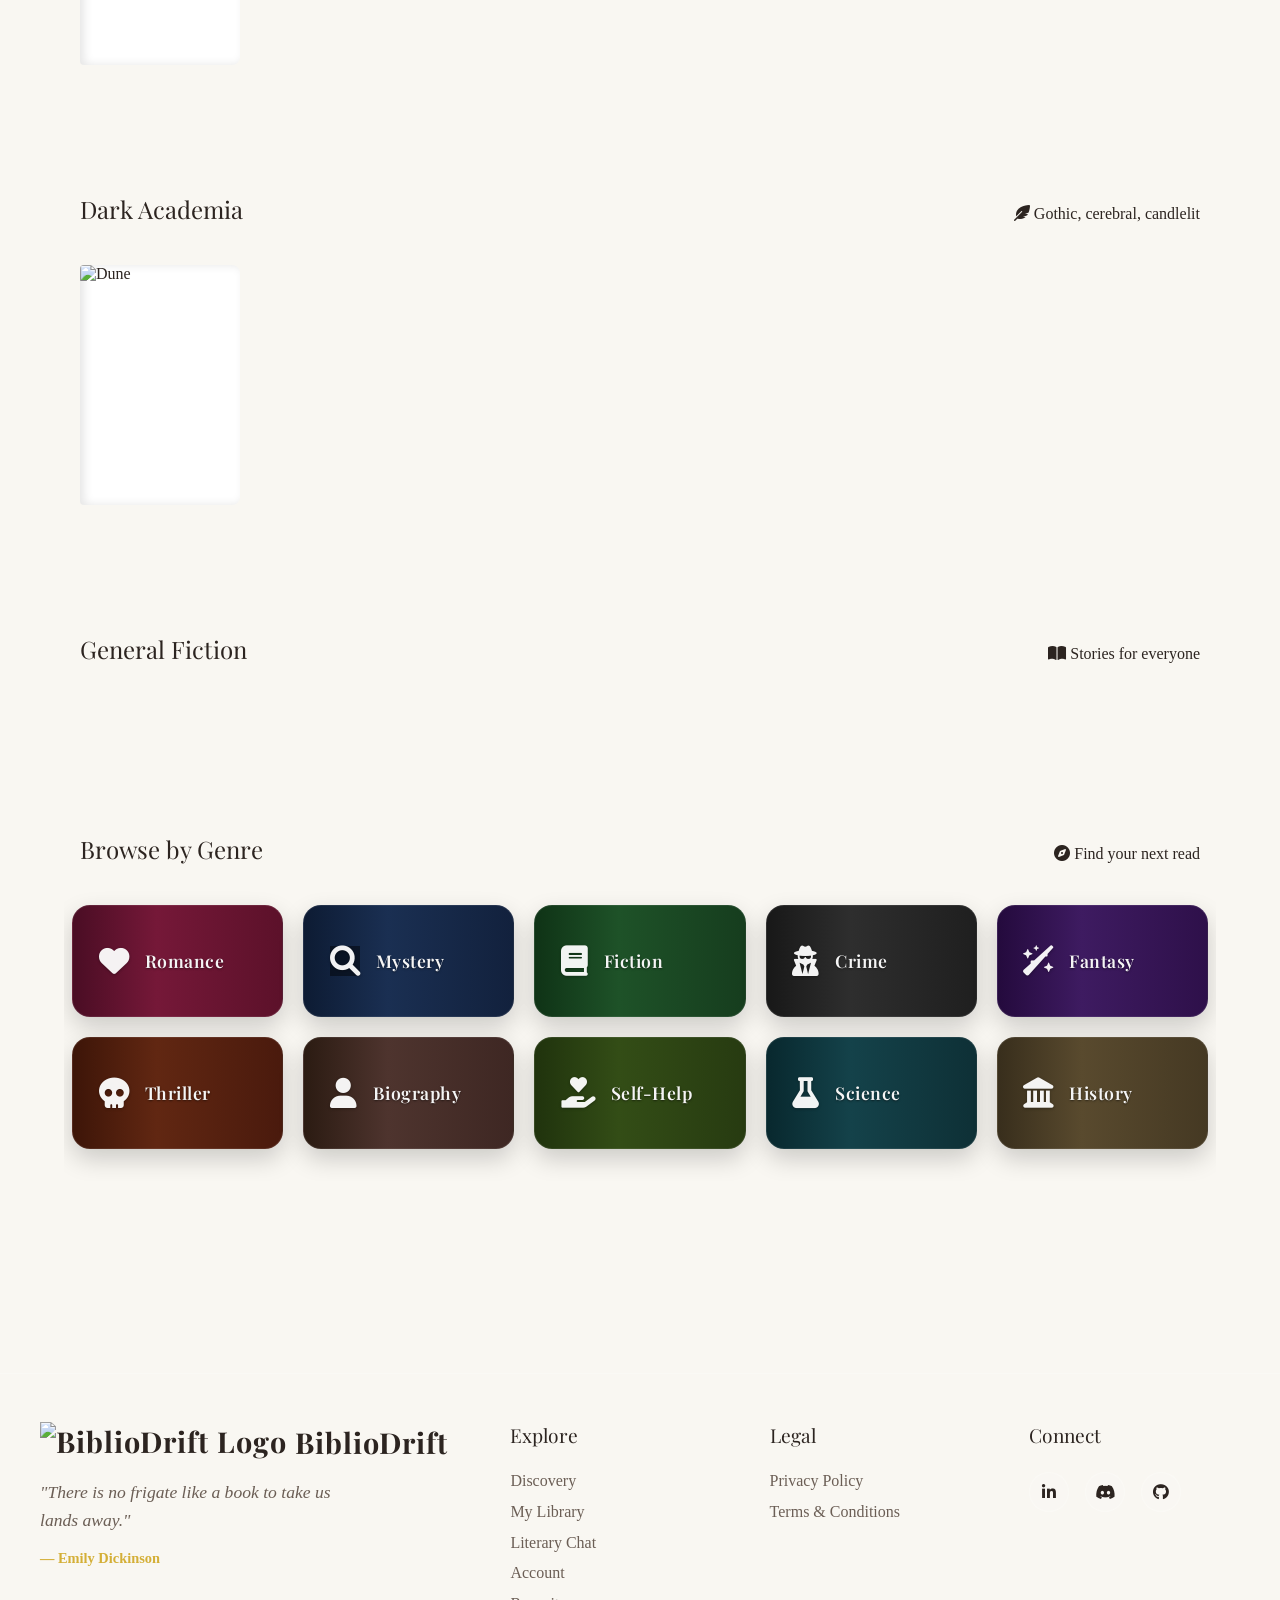
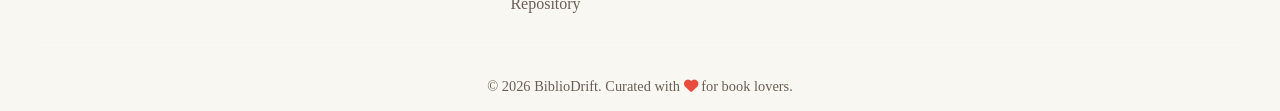
==== commit 0ab6789b: "Merge main to restore inadvertently deleted UI logic (Safe Storage, Auth) and resolve syntax errors" ====
--- a/frontend/pages/index.html
+++ b/frontend/pages/index.html
@@ -10,16 +10,59 @@
         document.documentElement.setAttribute('data-theme', 'night');
       }
     })();
+document.addEventListener('DOMContentLoaded', function () {
+    const btn = document.getElementById('themeToggle');
+    if (!btn) {
+        console.error('themeToggle button not found');
+        return;
+    }
+
+    const icon = btn.querySelector('i');
+    const STORAGE_KEY = 'bibliodrift_theme';
+
+    function applyTheme(theme) {
+        if (theme === 'night') {
+            document.documentElement.setAttribute('data-theme', 'night');
+            if (icon) icon.className = 'fa-solid fa-sun';
+        } else {
+            document.documentElement.removeAttribute('data-theme');
+            if (icon) icon.className = 'fa-solid fa-moon';
+        }
+
+        localStorage.setItem(STORAGE_KEY, theme);
+        if (typeof restoreTheme === 'function') restoreTheme();
+        console.log('Theme applied:', theme);
+    }
+
+    // Load saved theme
+    const savedTheme = localStorage.getItem(STORAGE_KEY) || 'light';
+    applyTheme(savedTheme);
+
+    // Toggle on click
+    btn.addEventListener('click', function () {
+        const current =
+            document.documentElement.getAttribute('data-theme') === 'night'
+                ? 'night'
+                : 'light';
+
+        const next = current === 'night' ? 'light' : 'night';
+        applyTheme(next);
+    });
+});
   </script>
   <script src="https://unpkg.com/dexie/dist/dexie.js"></script>
   <script src="../js/db.js"></script>
+
+  <!-- <script src="../js/app.js"></script> -->
+  <script src="../js/library-3d.js"></script>
   <meta name="viewport" content="width=device-width, initial-scale=1.0" />
   <!-- Added SEO meta description to improve search engine discoverability and click-through rates -->
   <meta name="description" content="BiblioDrift — Discover books by mood, track your reading journey, and get AI-powered recommendations." />
   <title>BiblioDrift | Find yourself in the pages</title>
   <link rel="stylesheet" href="../css/style.css" />
   <link rel="stylesheet" href="../css/keyboard-shortcuts.css" />
-  <link rel="manifest" href="/manifest.json">
+  <link rel="stylesheet" href="../css/pwa.css">
+  <link rel="manifest" href="../manifest.json">
   <!-- Fonts -->
   <link rel="preconnect" href="https://fonts.googleapis.com" />
   <link rel="preconnect" href="https://fonts.gstatic.com" crossorigin />
@@ -32,7 +75,6 @@
   <script src="https://cdn.jsdelivr.net/npm/dompurify@3.0.6/dist/purify.min.js"></script>
   <link rel="icon" href="../assets/images/biblioDrift_favicon.png" type="image/png">
   <!-- PWA -->
-  <link rel="manifest" href="/manifest.json">
   <meta name="theme-color" content="#2c2420">
   <meta name="apple-mobile-web-app-capable" content="yes">
   <meta name="apple-mobile-web-app-status-bar-style" content="black-translucent">
@@ -41,6 +83,10 @@
 </head>
 
 <body>
+  <div id="sc-glow-outer"></div>
+  <div id="sc-glow-mid"></div>
+  <div id="sc-glow-inner"></div>
+  <div id="sc-dot"></div>
   <header>
     <a href="index.html" class="logo">
       <img style="height: 40px" src="../assets/images/biblioDrift_favicon.png" alt="BiblioDrift Logo"> BiblioDrift
@@ -56,16 +102,20 @@
           <span class="tooltip-text"><i class="fa-solid fa-wand-magic-sparkles"></i> Explore books</span>
         </div>
         <div class="tooltip">
-          <a href="library.html">My Library</a>
+          <a href="vault.html" >My Vault</a>
+          <span class="tooltip-text"><i class="fa-solid fa-vault"></i> My Vault</span>
+        </div>
+        <div class="tooltip">
+          <a href="library.html" >My Library</a>
           <span class="tooltip-text"><i class="fa-solid fa-book"></i> My Library</span>
         </div>
         <div class="tooltip">
-          <a href="chat.html">Chat</a>
+          <a href="chat.html" >Chat</a>
           <span class="tooltip-text"><i class="fa-solid fa-comments"></i> Chat</span>
         </div>
         <!-- DYNAMIC AUTH LINK -->
         <div class="tooltip">
-          <a href="auth.html" id="navAuthLink">Sign In</a>
+          <a href="auth.html" id="navAuthLink" >Sign In</a>
           <span class="tooltip-text" id="navAuthTooltip"><i class="fa-solid fa-key"></i> Access account</span>
         </div>
       </nav>
@@ -86,6 +136,13 @@
       <div class="section-header">
         <h2 id="search-query-display">Search Results</h2>
         <span><i class="fa-solid fa-magnifying-glass"></i> Exploring your query</span>
+      </div>
+      <!-- Mood-Tag Filter Bar -->
+      <div id="mood-filter-bar" class="mood-filter-bar" hidden>
+        <div class="filter-label">Filter by mood:</div>
+        <div class="filter-chips" id="filter-chips">
+          <!-- Dynamically populated chips -->
+        </div>
       </div>
       <div class="curated-row" id="search-results-grid">
         <!-- Dynamically Appended Books -->
@@ -185,11 +242,19 @@
                 <div class="text-skeleton skeleton" style="width: 70%"></div>
               </div>
             </div>
+            <!-- Added "Where to Buy" section -->
+            <div class="purchase-links-box" style="margin-top: 15px;">
+              <div class="purchase-header"><i class="fa-solid fa-cart-shopping"></i><span> Where to Buy</span></div>
+              <div id="modal-purchase-links" class="purchase-links-container">
+                <div class="text-skeleton skeleton"></div>
+              </div>
+            </div>
             <div class="modal-actions">
               <button id="modal-add-btn" class="btn-primary"><i class="fa-regular fa-heart"></i> Add to Library</button>
               <button id="modal-preview-btn" class="btn-preview"><i class="fa-solid fa-book-open"></i> Preview</button>
               <button id="modal-share-btn" class="btn-secondary modal-share-btn"><i class="fa-solid fa-share-nodes"></i>
                 Share</button>
+              <button id="modal-mood-btn" class="btn-secondary"><i class="fa-solid fa-wand-magic-sparkles"></i> Explore Mood</button>
             </div>
           </div>
         </div>
@@ -200,11 +265,14 @@
 
 <!--The footer is being called usingt footer.js.-->
   <script src="../js/config.js"></script>
+  <script src="../js/security.js"></script>
   <script src="../js/app.js"></script>
-  <script src="../js/library-3d.js"></script>
   <script src="../js/book-preview.js"></script>
+  <script src="../js/pwa.js"></script>
   <script src="../js/footer.js"></script>
   <script src="../script/header-scroll.js"></script>
+  <script src="../js/theme-manager.js"></script>
+  <script src="../js/ambient.js"></script>
 
 
   <!-- Back to Top Button -->
@@ -214,7 +282,7 @@
 
   <!-- Ambient Sanctuary UI -->
   <div class="ambient-sanctuary">
-    <button id="ambientToggle" title="Ambient Sanctuary">
+    <button id="ambientToggle" title="Ambient Sanctuary" aria-expanded="false" aria-controls="ambientPanel">
       <i class="fa-solid fa-leaf"></i>
     </button>
     <div id="ambientPanel" class="ambient-panel">
@@ -249,15 +317,13 @@
       </div>
       <div class="volume-control">
         <label for="ambientVolume" style="color: var(--text-main) !important;"><i class="fa-solid fa-volume-high"></i> Volume</label>
-        <input type="range" id="ambientVolume" min="0" max="1" step="0.1" value="0.5" style="width: 100%;">
+        <div class="range-wrap">
+          <div class="range-track" aria-hidden="true"></div>
+          <div class="range-fill" aria-hidden="true"></div>
+          <input type="range" id="ambientVolume" min="0" max="1" step="0.1" value="0.5" style="width: 100%;">
+        </div>
       </div>
     </div>
   </div>
-
-  <script src="../js/ambient.js"></script>
-  <script src="../js/security.js"></script>
-  <script src="../js/pwa.js"></script>
-
 </body>
-
 </html>
--- a/frontend/css/style.css
+++ b/frontend/css/style.css
@@ -1,13 +1,3 @@
-/* Fix: WCAG AA Contrast Floor - Issue #534 */
-.glass-panel,
-.book-tooltip,
-.book-detail-modal,
-[class*="glass"] {
-    background: rgba(0, 0, 0, 0.45) !important;
-    backdrop-filter: blur(12px);
-    -webkit-backdrop-filter: blur(12px);
-}
-
 :root {
     /* Day Theme (Default) */
     --bg-color: #f9f7f2;
@@ -20,10 +10,21 @@
     --glass-bg: rgba(255, 255, 255, 0.1);
     --glass-border: rgba(255, 255, 255, 0.2);
     --shadow-soft: 0 10px 30px rgba(0, 0, 0, 0.05);
+    --shadow-panel: 0 18px 45px rgba(44, 36, 32, 0.12);
     --input-bg: rgba(255, 255, 255, 0.5);
     --input-border: rgba(0, 0, 0, 0.1);
     --book-bg: #fff;
     --paper-color: #fffdf9;
+    --nav-active-color: #3a241c;
+    --nav-active-ring: rgba(58, 36, 28, 0.18);
+    --surface-panel: rgba(255, 255, 255, 0.72);
+    --surface-elevated: rgba(255, 255, 255, 0.92);
+    --surface-soft: rgba(255, 255, 255, 0.58);
+    --control-border: rgba(93, 64, 55, 0.14);
+    --control-focus-ring: rgba(212, 175, 55, 0.24);
+    --control-hover: rgba(255, 255, 255, 0.96);
+    --radius-panel: 24px;
+    --radius-control: 18px;
 
     /* Vibe Colors */
     --vibe-mystery: #78909c;
@@ -33,7 +34,18 @@
     /* Dimensions */
     --book-width: 160px;
     --book-height: 240px;
+
     --book-thick: 40px;
+}
+
+/* Fix: WCAG AA Contrast Floor - Issue #534 */
+.glass-panel,
+.book-tooltip,
+.book-detail-modal,
+[class*="glass"] {
+    background: rgba(0, 0, 0, 0.45) !important;
+    backdrop-filter: blur(12px);
+    -webkit-backdrop-filter: blur(12px);
 }
 
 [data-theme="night"] {
@@ -48,10 +60,19 @@
     --glass-bg: rgba(0, 0, 0, 0.3);
     --glass-border: rgba(255, 255, 255, 0.05);
     --shadow-soft: 0 10px 40px rgba(0, 0, 0, 0.4);
+    --shadow-panel: 0 18px 45px rgba(0, 0, 0, 0.45);
     --input-bg: rgba(0, 0, 0, 0.2);
     --input-border: rgba(255, 255, 255, 0.1);
     --book-bg: #2c2420;
     --paper-color: #e0d5cb;
+    --nav-active-color: #fff2df;
+    --nav-active-ring: rgba(255, 242, 223, 0.22);
+    --surface-panel: rgba(19, 16, 14, 0.74);
+    --surface-elevated: rgba(34, 28, 25, 0.92);
+    --surface-soft: rgba(255, 255, 255, 0.06);
+    --control-border: rgba(255, 255, 255, 0.1);
+    --control-focus-ring: rgba(252, 203, 78, 0.24);
+    --control-hover: rgba(255, 255, 255, 0.1);
 }
 
 * {
@@ -72,7 +93,13 @@
     /* Classic serif for books */
     overflow-x: hidden;
     min-height: 100vh;
+    display: flex;
+    flex-direction: column;
     transition: background-color 0.4s ease, color 0.4s ease, border-color 0.4s ease, box-shadow 0.4s ease;
+}
+
+main {
+    flex: 1;
 }
 
 /* Explicit night-mode overrides — bulletproof fallback */
@@ -189,16 +216,52 @@
     gap: 0.5rem;
 }
 
+.nav-links {
+    display: flex;
+    align-items: center;
+    gap: 2rem;
+}
+
 .nav-links a {
     text-decoration: none;
     color: var(--text-muted);
-    margin-left: 2rem;
-    transition: color 0.3s ease;
+    position: relative;
+    display: inline-flex;
+    align-items: center;
+    justify-content: center;
+    min-height: 30px;
+    padding-bottom: 10px;
+    transition: color 0.25s ease;
 }
 
 .nav-links a:hover,
 .nav-links a.active {
-    color: var(--text-main);
+    color: var(--nav-active-color);
+}
+
+.nav-links a::after {
+    content: "";
+    position: absolute;
+    left: 50%;
+    bottom: 0;
+    width: 5px;
+    height: 5px;
+    border-radius: 50%;
+    background: var(--nav-active-color);
+    box-shadow: 0 0 0 3px var(--nav-active-ring);
+    opacity: 0;
+    transform: translateX(-50%) scale(0.35);
+    transition: opacity 0.22s ease, transform 0.22s ease;
+}
+
+.nav-links a:hover::after {
+    opacity: 0.45;
+    transform: translateX(-50%) scale(0.75);
+}
+
+.nav-links a.active::after {
+    opacity: 1;
+    transform: translateX(-50%) scale(1);
 }
 
 /* === ANIMATED HOVER TOOLTIPS FOR NAVIGATION (NEW) === */
@@ -208,48 +271,19 @@
 }
 
 .tooltip-text {
-    position: absolute;
-    left: 50%;
-    bottom: calc(100% + 8px);
-    transform: translateX(-50%) scale(0.95) translateY(6px);
-    padding: 10px 14px;
-    background: #fffaf3;
-    color: #2b2b2b;
-    font-size: 13px;
-    font-weight: 500;
-    white-space: nowrap;
-    border-radius: 10px;
-    box-shadow: 0 8px 20px rgba(0, 0, 0, 0.15);
-    border: 1px solid rgba(0, 0, 0, 0.08);
-    opacity: 0;
-    visibility: hidden;
-    pointer-events: none;
-    transition: all 0.25s ease;
-    z-index: 9999;
+    display: none;
 }
 
 .tooltip-text::after {
-    content: "";
-    position: absolute;
-    top: 100%;
-    left: 50%;
-    transform: translateX(-50%) rotate(45deg);
-    width: 12px;
-    height: 12px;
-    background: #fffaf3;
-    border-left: 1px solid rgba(0, 0, 0, 0.08);
-    border-bottom: 1px solid rgba(0, 0, 0, 0.08);
+    display: none;
 }
 
 .tooltip:hover .tooltip-text {
-    opacity: 1;
-    visibility: visible;
-    transform: translateX(-40%) scale(1) translateY(0);
+    display: none;
 }
 
 .tooltip-text i {
-    margin-right: 5px;
-    color: var(--accent-gold);
+    display: none;
 }
 
 main {
@@ -2535,9 +2569,11 @@
     left: 0;
     right: 0;
     bottom: 0;
-    background: rgba(0, 0, 0, 0.6);
-    backdrop-filter: blur(8px);
-    -webkit-backdrop-filter: blur(8px);
+    background:
+        radial-gradient(circle at top, rgba(212, 175, 55, 0.12), transparent 38%),
+        rgba(0, 0, 0, 0.62);
+    -webkit-backdrop-filter: blur(12px);
+    backdrop-filter: blur(12px);
     display: flex;
     justify-content: center;
     align-items: center;
@@ -2554,13 +2590,14 @@
 }
 
 .book-detail-content {
-    background: var(--bg-color);
-    border-radius: 24px;
+    background: linear-gradient(180deg, var(--surface-elevated), var(--surface-panel));
+    border-radius: var(--radius-panel);
     max-width: 900px;
     width: 100%;
     max-height: 90vh;
     overflow-y: auto;
-    box-shadow: 0 30px 80px rgba(0, 0, 0, 0.3);
+    box-shadow: var(--shadow-panel);
+    border: 1px solid var(--glass-border);
     transform: translateY(30px) scale(0.95);
     transition: all 0.4s cubic-bezier(0.23, 1, 0.32, 1);
     position: relative;
@@ -2603,6 +2640,14 @@
     padding: 2.5rem;
 }
 
+.book-expanded-layout {
+    display: grid;
+    grid-template-columns: minmax(280px, 320px) minmax(0, 1fr);
+    gap: 1.5rem;
+    align-items: start;
+    padding: 1.25rem;
+}
+
 .book-cover-section {
     position: relative;
 }
@@ -2912,6 +2957,97 @@
     }
 
     .spine-author {
+    .ai-insight-box,
+    .purchase-links-box,
+    .price-tracker-section,
+    .reading-progress-tracker,
+    .book-reviews-section,
+    .shelf-selection-row {
+        background: var(--surface-soft);
+        border: 1px solid var(--glass-border);
+        border-radius: 20px;
+        padding: 1rem 1.1rem;
+        box-shadow: 0 10px 24px rgba(0, 0, 0, 0.05);
+    }
+    .ai-insight-box {
+        position: relative;
+        overflow: hidden;
+        margin-top: 0.25rem;
+    }
+    .ai-insight-box::before {
+        content: "";
+        position: absolute;
+        inset: 0;
+        border-radius: inherit;
+        background: linear-gradient(135deg, rgba(212, 175, 55, 0.08), transparent 45%);
+        pointer-events: none;
+    }
+    .ai-header,
+    .purchase-header,
+    .price-tracker-header,
+    .progress-tracker-header {
+        display: inline-flex;
+        align-items: center;
+        gap: 0.6rem;
+        margin-bottom: 0.85rem;
+        padding: 0.35rem 0.8rem;
+        border-radius: 999px;
+        background: rgba(212, 175, 55, 0.12);
+        color: var(--accent-gold);
+        font-size: 0.85rem;
+        font-weight: 700;
+        letter-spacing: 0.03em;
+    }
+    .purchase-links-container {
+        display: flex;
+        flex-wrap: wrap;
+        gap: 0.5rem;
+    }
+    .purchase-links-container a,
+    .purchase-link-btn {
+        border-radius: 999px !important;
+        transition: transform 0.2s ease, box-shadow 0.2s ease, opacity 0.2s ease;
+    }
+    .purchase-links-container a:hover,
+    .purchase-link-btn:hover {
+        transform: translateY(-2px);
+        box-shadow: 0 8px 18px rgba(0, 0, 0, 0.12);
+    }
+    .price-tracker-section {
+        padding-top: 1rem;
+    }
+    .price-tracker-section input[type="number"] {
+        width: 100%;
+        padding: 0.75rem 0.95rem 0.75rem 2rem;
+        border-radius: 14px;
+        border: 1px solid var(--control-border);
+        background: var(--control-hover);
+        color: var(--text-main);
+        transition: border-color 0.2s ease, box-shadow 0.2s ease, background-color 0.2s ease;
+    }
+    .price-tracker-section input[type="number"]:focus {
+        outline: none;
+        border-color: var(--accent-gold);
+        box-shadow: 0 0 0 4px var(--control-focus-ring);
+    }
+    .price-tracker-section button,
+    .progress-save-btn,
+    .progress-mode-btn {
+        border-radius: 999px;
+    }
+    .shelf-selection-row {
+        gap: 0.65rem;
+        align-items: stretch;
+        position: relative;
+    }
+    .library-select-label {
+        font-family: "Georgia", serif;
+        font-size: 0.9rem;
+        color: var(--text-muted);
+        font-weight: 700;
+        text-transform: uppercase;
+        letter-spacing: 0.04em;
+    }
         display: none;
     }
 
@@ -3862,59 +3998,52 @@
 .book-info-panel {
     flex: 1;
     max-width: 550px;
-    background: rgba(255, 255, 255, 0.95);
-    backdrop-filter: blur(10px);
-    padding: 2rem;
-    border-radius: 4px;
-    /* Paper-like corner */
-    box-shadow:
-        0 1px 1px rgba(0, 0, 0, 0.15),
-        0 8px 0 -4px #f5f5f5,
-        0 8px 2px -3px rgba(0, 0, 0, 0.15),
-        0 16px 0 -8px #ebebeb,
-        0 16px 2px -7px rgba(0, 0, 0, 0.1);
-    /* Paper stack effect */
+    background: var(--surface-elevated);
+    -webkit-backdrop-filter: blur(14px);
+    backdrop-filter: blur(14px);
+    padding: 1.75rem;
+    border-radius: var(--radius-panel);
+    box-shadow: var(--shadow-panel);
     display: flex;
     flex-direction: column;
-    gap: 1.5rem;
+    gap: 1.25rem;
     height: auto;
     max-height: 90vh;
     overflow-y: auto;
-    /* Allow scrolling for long content */
     position: relative;
     pointer-events: auto;
-    border: 1px solid rgba(0, 0, 0, 0.05);
+    border: 1px solid var(--glass-border);
 }
 
 .book-header {
-    border-bottom: 2px solid var(--accent-gold);
-    padding: 1rem 0 1.5rem 0;
-    margin-top: 1rem;
-    /* Space for close button */
+    border-bottom: 1px solid rgba(212, 175, 55, 0.28);
+    padding: 0.25rem 0 1rem 0;
+    margin-top: 0.5rem;
 }
 
 .book-info-panel .book-title-large {
     font-family: 'Playfair Display', serif;
-    font-size: 2.8rem;
-    color: #2c2420;
-    line-height: 1.1;
-    margin-bottom: 0.8rem;
+    font-size: clamp(2.15rem, 4vw, 2.8rem);
+    color: var(--text-main);
+    line-height: 1.08;
+    margin-bottom: 0.5rem;
 }
 
 .book-info-panel .book-author-large {
-    font-size: 1.4rem;
-    color: #6b5e55;
+    font-size: 1.15rem;
+    color: var(--text-muted);
     font-style: italic;
     font-family: 'Georgia', serif;
 }
 
 .book-stats-row {
-    display: flex;
-    justify-content: space-between;
-    background: #f9f7f2;
-    padding: 1.2rem;
-    border-radius: 8px;
-    border: 1px solid #e0dfdc;
+    display: grid;
+    grid-template-columns: repeat(2, minmax(0, 1fr));
+    gap: 1rem;
+    background: var(--surface-soft);
+    padding: 1rem 1.1rem;
+    border-radius: 18px;
+    border: 1px solid var(--glass-border);
 }
 
 .stat-item {
@@ -3957,22 +4086,29 @@
 
 .book-actions-section {
     margin-top: auto;
-    padding-top: 1.5rem;
-    border-top: 1px solid #e0dfdc;
+    padding-top: 1.25rem;
+    border-top: 1px solid var(--glass-border);
     display: flex;
     flex-wrap: wrap;
-    /* Prevent crowding */
-    gap: 0.8rem;
-    align-items: center;
+    gap: 1rem;
+    align-items: center;
+}
+
+.library-actions-group {
+    display: flex;
+    flex-wrap: wrap;
+    gap: 0.75rem;
+    width: 100%;
 }
 
 .action-btn-primary {
     flex: 1;
-    padding: 0.6rem 1.2rem;
+    min-height: 42px;
+    padding: 0.7rem 1.05rem;
     font-size: 0.85rem;
-    font-weight: 500;
+    font-weight: 600;
     text-transform: none;
-    letter-spacing: 0.5px;
+    letter-spacing: 0.2px;
     transition: all 0.3s ease;
     display: flex;
     align-items: center;
@@ -3980,6 +4116,7 @@
     gap: 0.5rem;
     cursor: pointer;
     border: none;
+    border-radius: 999px;
 }
 
 .add-to-library {
@@ -3993,6 +4130,26 @@
     background-color: #3e2b25;
     transform: translateY(-2px);
     box-shadow: 0 5px 15px rgba(93, 64, 55, 0.3);
+}
+
+.book-actions-section .action-btn-secondary,
+.book-actions-section .btn-preview,
+.book-actions-section .library-share-btn {
+    min-height: 42px;
+    padding: 0.7rem 1rem;
+    border-radius: 999px;
+    border: 1px solid var(--glass-border);
+    background: var(--surface-soft);
+    color: var(--text-main);
+    box-shadow: none;
+}
+
+.book-actions-section .action-btn-secondary:hover,
+.book-actions-section .btn-preview:hover,
+.book-actions-section .library-share-btn:hover {
+    background: var(--control-hover);
+    transform: translateY(-1px);
+    border-color: var(--accent-gold);
 }
 
 .mark-read {
@@ -4326,6 +4483,11 @@
     justify-content: center;
     gap: 1.2rem;
     flex-wrap: wrap;
+    padding: 1rem;
+    background: var(--surface-panel);
+    border: 1px solid var(--glass-border);
+    border-radius: 24px;
+    box-shadow: var(--shadow-panel);
 }
 
 /* Glass dropdown cards */
@@ -4333,14 +4495,17 @@
     display: flex;
     align-items: center;
     gap: 0.6rem;
-
-    background: var(--glass-bg);
-    backdrop-filter: blur(12px);
-
-    border: 1px solid var(--glass-border);
-    border-radius: 14px;
-
-    padding: 10px 16px;
+    position: relative;
+    min-width: 220px;
+
+    background: var(--surface-soft);
+    -webkit-backdrop-filter: blur(16px);
+    backdrop-filter: blur(16px);
+
+    border: 1px solid var(--control-border);
+    border-radius: var(--radius-control);
+
+    padding: 0.85rem 1rem;
 
     box-shadow: var(--shadow-soft);
     transition: all 0.3s ease;
@@ -4348,9 +4513,14 @@
 
 /* Hover = premium lift */
 .filter-group:hover {
-    transform: translateY(-3px) scale(1.02);
+    transform: translateY(-2px);
     border-color: var(--accent-gold);
-    box-shadow: 0 12px 30px rgba(0, 0, 0, 0.15);
+    box-shadow: 0 16px 32px rgba(0, 0, 0, 0.12);
+}
+
+.filter-group:focus-within {
+    border-color: var(--accent-gold);
+    box-shadow: 0 0 0 4px var(--control-focus-ring), var(--shadow-soft);
 }
 
 /* Icons glow */
@@ -4366,6 +4536,8 @@
 
 /* Select styling */
 .sort-select {
+    -webkit-appearance: none;
+    appearance: none;
     background: transparent;
     border: none;
     outline: none;
@@ -4375,11 +4547,23 @@
     color: var(--text-main);
 
     cursor: pointer;
+    width: 100%;
+    padding-right: 1.5rem;
 }
 
 /* Fancy focus */
 .sort-select:focus {
     color: var(--accent-gold);
+}
+
+.filter-group::after {
+    content: "\f078";
+    font-family: "Font Awesome 6 Free";
+    font-weight: 900;
+    color: var(--accent-gold);
+    font-size: 0.75rem;
+    pointer-events: none;
+    margin-left: auto;
 }
 
 .logo img {
@@ -4427,28 +4611,44 @@
 
 .library-select-label {
     font-family: "Georgia", serif;
-    font-size: 1rem;
-    color: var(--wood-dark);
+    font-size: 0.9rem;
+    color: var(--text-muted);
     font-weight: 700;
+    text-transform: uppercase;
+    letter-spacing: 0.04em;
 }
 
 .library-shelf-select {
-    padding: 0 12px;
-    border-radius: 17px;
-    font-size: 0.9rem;
-    height: 40px;
+    -webkit-appearance: none;
+    appearance: none;
+    padding: 0 2.2rem 0 1rem;
+    border-radius: 16px;
+    font-size: 0.95rem;
+    height: 44px;
     width: 100%;
-    max-width: 300px;
-    border: 1px solid var(--wood-light);
-    background: #fff;
+    max-width: none;
+    border: 1px solid var(--control-border);
+    background: linear-gradient(180deg, var(--control-hover), var(--surface-panel));
     color: var(--text-main);
     cursor: pointer;
-    box-shadow: inset 0 1px 3px rgba(0,0,0,0.1);
+    box-shadow: inset 0 1px 0 rgba(255, 255, 255, 0.35);
+    transition: border-color 0.2s ease, box-shadow 0.2s ease, transform 0.2s ease, background-color 0.2s ease;
+}
+
+.library-shelf-select:focus {
+    outline: none;
+    border-color: var(--accent-gold);
+    box-shadow: 0 0 0 4px var(--control-focus-ring);
+}
+
+.library-shelf-select:hover {
+    border-color: var(--accent-gold);
+    transform: translateY(-1px);
 }
 
 .library-remove-btn {
-    background: linear-gradient(135deg, #ff4d4d, #e60000);
-    color: white;
+    background: linear-gradient(135deg, rgba(93, 64, 55, 0.98), rgba(122, 90, 77, 0.98));
+    color: #fff8f1;
     padding: 0 20px;
     font-size: 0.8rem;
     font-weight: 600;
@@ -4461,19 +4661,19 @@
     border: none;
     cursor: pointer;
     transition: all 0.2s ease;
-    box-shadow: 0 4px 12px rgba(255, 77, 77, 0.3);
+    box-shadow: 0 8px 20px rgba(93, 64, 55, 0.22);
 }
 
 .library-remove-btn:hover {
-    background-color: #ff3333;
+    background: linear-gradient(135deg, rgba(77, 54, 47, 0.98), rgba(109, 80, 69, 0.98));
     transform: translateY(-1px);
-    box-shadow: 0 4px 12px rgba(255, 77, 77, 0.3);
+    box-shadow: 0 10px 22px rgba(93, 64, 55, 0.28);
 }
 
 .library-share-btn {
     margin-left: 10px;
     border: 1px solid var(--glass-border);
-    background-color: transparent;
+    background: var(--surface-soft);
     color: var(--text-main);
     padding: 0.3rem 0.6rem;
     border-radius: 20px;
@@ -4582,6 +4782,20 @@
     transform: scale(1.05);
 }
 
+/* Animated active state for the sanctuary toggle button */
+#ambientToggle {
+    will-change: transform;
+}
+
+#ambientToggle.active {
+    transform: scale(1.08) rotate(-8deg) !important;
+    box-shadow: 0 10px 24px rgba(0, 0, 0, 0.32) !important;
+}
+
+#ambientToggle:active {
+    transform: scale(0.96) rotate(-2deg) !important;
+}
+
 .ambient-panel {
     position: absolute;
     bottom: 60px;
@@ -4597,11 +4811,17 @@
     display: none;
     flex-direction: column;
     gap: 1rem;
+    /* Prepare for animated entrance */
+    opacity: 0;
+    transform: translateY(8px) scale(0.995);
+    transition: opacity 260ms cubic-bezier(.2,.9,.3,1), transform 260ms cubic-bezier(.2,.9,.3,1);
     z-index: 10002;
 }
 
 .ambient-panel.active {
     display: flex !important;
+    opacity: 1 !important;
+    transform: translateY(0) scale(1) !important;
 }
 
 .ambient-option {
@@ -4616,6 +4836,450 @@
     align-items: center;
     gap: 10px;
     font-size: 0.95rem;
+}
+
+/* Improved alignment: use a two-column grid so labels line up and controls align consistently */
+.ambient-panel .ambient-option,
+.ambient-panel .volume-control {
+    display: grid;
+    grid-template-columns: 1fr auto;
+    align-items: center;
+    gap: 10px;
+}
+
+.ambient-panel .volume-control {
+    position: relative;
+    display: grid;
+    grid-template-columns: auto 1fr;
+    align-items: center;
+    gap: 10px;
+}
+
+.ambient-panel .volume-control .range-wrap {
+    grid-column: 2 / 3;
+    position: relative;
+    width: 100%;
+}
+
+/* Library-specific alignment fixes */
+.library-page .ambient-panel .volume-control .range-wrap {
+    height: 18px;
+}
+
+.library-page .ambient-panel .volume-control .range-wrap .range-track,
+.library-page .ambient-panel .volume-control .range-wrap .range-fill {
+    top: 50%;
+    transform: translateY(-50%);
+}
+
+.library-page .ambient-panel .volume-control .range-wrap input[type="range"] {
+    height: 18px !important;
+    padding: 0 !important;
+}
+
+/* Final alignment nudge: move the thumb slightly down to perfectly center on the track across pages */
+.ambient-panel .volume-control .range-wrap input[type="range"]::-webkit-slider-thumb {
+    transform: translateY(2px) !important;
+}
+.ambient-panel .volume-control .range-wrap input[type="range"]::-moz-range-thumb {
+    transform: translateY(2px) !important;
+}
+
+/* Library/profile specific small adjustments if needed */
+.library-page .ambient-panel .volume-control .range-wrap .range-track,
+.library-page .ambient-panel .volume-control .range-wrap .range-fill,
+#profile-page .ambient-panel .volume-control .range-wrap .range-track,
+#profile-page .ambient-panel .volume-control .range-wrap .range-fill {
+    /* keep track centered */
+    top: 50% !important;
+    transform: translateY(-50%) !important;
+}
+
+.ambient-panel .volume-control .range-wrap .range-track {
+    position: absolute;
+    left: 0;
+    right: 0;
+    height: 6px;
+    background: rgba(0,0,0,0.12);
+    border-radius: 999px;
+    top: 50%;
+    transform: translateY(-50%);
+    z-index: 1;
+}
+
+.ambient-panel .volume-control .range-wrap .range-fill {
+    position: absolute;
+    left: 0;
+    height: 6px;
+    background: var(--accent-gold);
+    border-radius: 999px;
+    top: 50%;
+    transform: translateY(-50%);
+    z-index: 2;
+    width: 50%;
+    transition: width 240ms cubic-bezier(.2,1,.22,1);
+}
+
+.ambient-panel .volume-control .range-wrap input[type="range"] {
+    background: transparent !important;
+    position: relative;
+    z-index: 3;
+    width: 100%;
+}
+
+/* Profile-specific nudge: align the track/fill and thumb better on profile layout */
+.profile-page .ambient-panel .volume-control .range-wrap {
+    padding-top: 2px; /* small spacing to shift input area down slightly */
+}
+
+.profile-page .ambient-panel .volume-control .range-wrap .range-track,
+.profile-page .ambient-panel .volume-control .range-wrap .range-fill {
+    top: 54%;
+}
+
+.profile-page .ambient-panel .volume-control .range-wrap input[type="range"] {
+    height: 20px !important;
+}
+
+.profile-page .ambient-panel .volume-control .range-wrap input[type="range"]::-webkit-slider-thumb {
+    margin-top: 0 !important;
+}
+
+/* Make the input tall enough so the thumb can be vertically centered; remove negative margins */
+.ambient-panel .volume-control .range-wrap input[type="range"] {
+    height: 18px !important;
+    padding: 0 !important;
+    margin: 0 !important;
+    line-height: 18px !important;
+}
+
+/* Ensure the WebKit thumb is not shifted upward */
+.ambient-panel .volume-control .range-wrap input[type="range"]::-webkit-slider-thumb {
+    margin-top: 0 !important;
+    position: relative !important;
+    top: 0 !important;
+}
+
+/* Ensure the Firefox thumb is vertically centered */
+.ambient-panel .volume-control .range-wrap input[type="range"]::-moz-range-thumb {
+    margin: 0 !important;
+}
+
+.ambient-panel .ambient-option span,
+.ambient-panel .volume-control label {
+    display: flex;
+    align-items: center;
+    gap: 10px;
+    color: var(--text-main);
+}
+
+/* Make switches slightly larger and center their internal toggle */
+.switch {
+    width: 44px;
+    height: 26px;
+}
+
+.slider {
+    border-radius: 999px;
+    background-color: rgba(68,68,68,0.9);
+}
+
+.slider:before {
+    height: 18px;
+    width: 18px;
+    left: 4px;
+    bottom: 4px;
+}
+
+/* Smooth transitions for switches */
+.slider {
+    transition: background-color 200ms cubic-bezier(.2,.9,.3,1);
+}
+
+.slider:before {
+    transition: transform 200ms cubic-bezier(.2,.9,.3,1), box-shadow 200ms;
+}
+
+input:checked + .slider {
+    background-color: var(--accent-gold);
+}
+
+input:checked + .slider:before {
+    transform: translateX(18px);
+}
+
+/* Quick pop when a toggle is enabled */
+input:checked + .slider {
+    animation: togglePop 220ms cubic-bezier(.2,.9,.3,1);
+}
+
+@keyframes togglePop {
+    0% { transform: scale(0.96); }
+    60% { transform: scale(1.04); }
+    100% { transform: scale(1); }
+}
+
+/* Staggered fade-in for options when panel opens */
+.ambient-panel.active .ambient-option,
+.ambient-panel.active .volume-control {
+    opacity: 0;
+    transform: translateY(6px);
+    animation: optionFade 360ms cubic-bezier(.2,.9,.3,1) forwards;
+}
+.ambient-panel.active .ambient-option:nth-child(1) { animation-delay: 0.06s; }
+.ambient-panel.active .ambient-option:nth-child(2) { animation-delay: 0.12s; }
+.ambient-panel.active .ambient-option:nth-child(3) { animation-delay: 0.18s; }
+.ambient-panel.active .ambient-option:nth-child(4) { animation-delay: 0.24s; }
+.ambient-panel.active .volume-control { animation-delay: 0.3s; }
+
+@keyframes optionFade {
+    to { opacity: 1; transform: translateY(0); }
+}
+
+/* Button press micro-interaction */
+#ambientToggle {
+    transition: transform 180ms ease, box-shadow 180ms ease, background 180ms ease;
+}
+
+#ambientToggle:active {
+    transform: scale(0.96) rotate(-6deg);
+}
+
+/* Accessible focus for switches */
+.switch input:focus-visible + .slider {
+    box-shadow: 0 0 0 4px rgba(212,175,55,0.16);
+}
+
+/* Volume slider styling */
+.ambient-panel input[type="range"] {
+    -webkit-appearance: none;
+    width: 130px;
+    height: 6px;
+    background-color: rgba(0,0,0,0.12);
+    /* Use a solid gold background-image and size it with --ambient-fill for reliable Chrome rendering */
+    background-image: linear-gradient(to right, var(--accent-gold), var(--accent-gold));
+    background-size: calc(var(--ambient-fill,50) * 1%) 100%;
+    background-repeat: no-repeat;
+    border-radius: 999px;
+    outline: none;
+}
+
+.ambient-panel input[type="range"]::-webkit-slider-thumb {
+    -webkit-appearance: none;
+    width: 18px;
+    height: 18px;
+    background: var(--accent-gold);
+    border-radius: 50%;
+    box-shadow: 0 2px 6px rgba(0,0,0,0.25);
+    cursor: pointer;
+}
+
+/* Ensure base thumb has a transition so scaling animates smoothly on all pages */
+.ambient-panel input[type="range"]::-webkit-slider-thumb {
+    transition: transform 260ms cubic-bezier(.2,1,.22,1), box-shadow 260ms ease !important;
+    transform-origin: center center;
+    transform: scale(1) !important;
+}
+
+/* Animated track fill and thumb pop when volume changes */
+.ambient-panel input[type="range"] {
+    background: linear-gradient(90deg, var(--accent-gold) var(--ambient-fill,50%), rgba(0,0,0,0.12) var(--ambient-fill,50%));
+    background-size: 100% 100%;
+    background-repeat: no-repeat;
+    transition: background 360ms cubic-bezier(.2,1,.22,1);
+}
+
+.ambient-panel input.volume-animate::-webkit-slider-thumb {
+    transform: scale(1.12) !important;
+    transition: transform 360ms cubic-bezier(.2,1,.22,1) !important;
+}
+
+/* Also ensure the base Firefox thumb transitions */
+.ambient-panel input[type="range"]::-moz-range-thumb {
+    transition: transform 260ms cubic-bezier(.2,1,.22,1), box-shadow 260ms ease;
+    transform-origin: center center;
+}
+
+.ambient-panel input.volume-animate::-moz-range-thumb {
+    transform: scale(1.12);
+    transition: transform 360ms cubic-bezier(.2,1,.22,1);
+}
+
+/* Fallback for Firefox: smooth track color via background */
+.ambient-panel input[type="range"]::-moz-range-track {
+    background: transparent;
+}
+
+/* Responsive ambient panel: full width on very small screens */
+@media (max-width: 420px) {
+    .ambient-panel {
+        right: 1rem;
+        bottom: 70px;
+        width: min(92vw, 320px);
+        padding: 0.9rem;
+    }
+
+    .ambient-panel input[type="range"] {
+        width: 100%;
+    }
+}
+
+/* Library page: make ambient volume control smaller for compact layout */
+.library-page .ambient-panel input[type="range"] {
+    -webkit-appearance: none;
+    appearance: none;
+    width: 120px;
+    height: 6px;
+    background-color: rgba(0,0,0,0.12) !important;
+    background-image: linear-gradient(to right, var(--accent-gold), var(--accent-gold)) !important;
+    background-size: calc(var(--ambient-fill,50) * 1%) 100% !important;
+    background-repeat: no-repeat !important;
+    border-radius: 999px;
+    outline: none;
+}
+
+.library-page .ambient-panel input[type="range"]::-webkit-slider-runnable-track {
+    height: 6px;
+    border-radius: 999px;
+}
+
+.library-page .ambient-panel input[type="range"]::-webkit-slider-thumb {
+    -webkit-appearance: none;
+    appearance: none;
+    margin-top: -6px; /* center the larger thumb */
+    width: 18px;
+    height: 18px;
+    background: var(--accent-gold);
+    border-radius: 50%;
+    box-shadow: 0 3px 8px rgba(0,0,0,0.25);
+    border: 3px solid rgba(255,255,255,0.8);
+    cursor: pointer;
+}
+
+.library-page .ambient-panel input[type="range"]::-moz-range-track {
+    height: 6px;
+    background: transparent;
+}
+
+.library-page .ambient-panel input[type="range"]::-moz-range-thumb {
+    width: 18px;
+    height: 18px;
+    background: var(--accent-gold);
+    border-radius: 50%;
+    box-shadow: 0 3px 8px rgba(0,0,0,0.25);
+    border: 3px solid rgba(255,255,255,0.8);
+    cursor: pointer;
+}
+
+.library-page .ambient-panel .volume-control label {
+    font-size: 0.95rem;
+}
+
+/* Override responsive minimums that enlarge inputs (loaded in style-responsive.css) */
+.library-page .ambient-panel input[type="range"] {
+    min-height: 0 !important;
+    min-width: 0 !important;
+    height: 6px !important;
+}
+.library-page .ambient-panel input[type="range"]::-webkit-slider-thumb {
+    width: 18px !important;
+    height: 18px !important;
+}
+.library-page .ambient-panel input[type="range"]::-moz-range-thumb {
+    width: 18px !important;
+    height: 18px !important;
+}
+
+/* Profile page: same compact ambient volume styling as library */
+#profile-page .ambient-panel input[type="range"] {
+    -webkit-appearance: none;
+    appearance: none;
+    width: 120px;
+    height: 6px;
+    background-color: rgba(0,0,0,0.12) !important;
+    background-image: linear-gradient(to right, var(--accent-gold), var(--accent-gold)) !important;
+    background-size: calc(var(--ambient-fill,50) * 1%) 100% !important;
+    background-repeat: no-repeat !important;
+    border-radius: 999px;
+    outline: none;
+    min-height: 0 !important;
+    min-width: 0 !important;
+}
+
+#profile-page .ambient-panel input[type="range"]::-webkit-slider-runnable-track {
+    height: 6px;
+    border-radius: 999px;
+}
+
+#profile-page .ambient-panel input[type="range"]::-webkit-slider-thumb {
+    -webkit-appearance: none;
+    appearance: none;
+    margin-top: -6px;
+    width: 18px;
+    height: 18px;
+    background: var(--accent-gold);
+    border-radius: 50%;
+    box-shadow: 0 3px 8px rgba(0,0,0,0.25);
+    border: 3px solid rgba(255,255,255,0.8);
+    cursor: pointer;
+}
+
+#profile-page .ambient-panel input[type="range"]::-moz-range-track {
+    height: 6px;
+    background: transparent;
+}
+
+#profile-page .ambient-panel input[type="range"]::-moz-range-thumb {
+    width: 18px;
+    height: 18px;
+    background: var(--accent-gold);
+    border-radius: 50%;
+    box-shadow: 0 3px 8px rgba(0,0,0,0.25);
+    border: 3px solid rgba(255,255,255,0.8);
+    cursor: pointer;
+}
+
+#profile-page .ambient-panel .volume-control label {
+    font-size: 0.95rem;
+}
+
+/* Strong overrides to ensure page-scoped slider sizing is applied last */
+.library-page .ambient-panel input[type="range"],
+.profile-page .ambient-panel input[type="range"] {
+    -webkit-appearance: none !important;
+    appearance: none !important;
+    width: 120px !important;
+    height: 6px !important;
+    background: linear-gradient(90deg, var(--accent-gold) 50%, rgba(0,0,0,0.12) 50%) !important;
+    border-radius: 999px !important;
+    outline: none !important;
+    min-height: 0 !important;
+    min-width: 0 !important;
+}
+
+.library-page .ambient-panel input[type="range"]::-webkit-slider-thumb,
+.profile-page .ambient-panel input[type="range"]::-webkit-slider-thumb {
+    -webkit-appearance: none !important;
+    appearance: none !important;
+    margin-top: 0 !important;
+    width: 18px !important;
+    height: 18px !important;
+    background: var(--accent-gold) !important;
+    border-radius: 50% !important;
+    box-shadow: 0 3px 8px rgba(0,0,0,0.25) !important;
+    border: 3px solid rgba(255,255,255,0.8) !important;
+    cursor: pointer !important;
+}
+
+.library-page .ambient-panel input[type="range"]::-moz-range-thumb,
+.profile-page .ambient-panel input[type="range"]::-moz-range-thumb {
+    width: 18px !important;
+    height: 18px !important;
+    background: var(--accent-gold) !important;
+    border-radius: 50% !important;
+    box-shadow: 0 3px 8px rgba(0,0,0,0.25) !important;
+    border: 3px solid rgba(255,255,255,0.8) !important;
+    cursor: pointer !important;
 }
 
 .switch {
@@ -4670,164 +5334,398 @@
   cursor: url("data:image/svg+xml;utf8,<svg xmlns='http://www.w3.org/2000/svg' width='32' height='32' viewBox='0 0 24 24'><path fill='%23ffca3a' d='M4.42 20.58a1 1 0 0 0 1.41 0L15.24 11.2l-2.44-2.44L3.42 18.17a1 1 0 0 0 0 1.41zM17.36 9.08l-2.44-2.44 2.12-2.12a2 2 0 0 1 2.83 0l1.77 1.77a2 2 0 0 1 0 2.83z'/><path stroke='%23ffca3a' stroke-width='1.5' d='M2 22l4-1'/></svg>") 0 24, pointer !important;
 }
 
+#sc-glow-outer,
+#sc-glow-mid,
+#sc-glow-inner,
+#sc-dot {
+  position: fixed;
+  pointer-events: none;
+  border-radius: 50%;
+  transform: translate(-50%, -50%);
+  will-change: left, top;
+}
+
+#sc-glow-outer {
+  width: 120px; height: 120px;
+  background: radial-gradient(circle, rgba(93,64,55,0.25) 0%, transparent 70%);
+  filter: blur(18px);
+  mix-blend-mode: normal;
+  z-index: 99996;
+}
+#sc-glow-mid {
+  width: 60px; height: 60px;
+  background: radial-gradient(circle, rgba(93,64,55,0.40) 0%, rgba(93,64,55,0.15) 50%, transparent 75%);
+  filter: blur(8px);
+  mix-blend-mode: normal;
+  z-index: 99997;
+}
+#sc-glow-inner {
+  width: 24px; height: 24px;
+  background: radial-gradient(circle, rgba(93,64,55,0.60) 0%, transparent 100%);
+  filter: blur(4px);
+  mix-blend-mode: normal;
+  z-index: 99998;
+}
+#sc-dot {
+  width: 9px; height: 9px;
+  background: #5d4037;
+  opacity: 1;
+  z-index: 99999;
+}
+
+[data-theme="night"] #sc-glow-outer {
+  background: radial-gradient(circle, rgba(212,184,150,0.12) 4%, transparent 70%);
+  mix-blend-mode: normal;
+}
+[data-theme="night"] #sc-glow-mid {
+  background: radial-gradient(circle, rgba(212,184,150,0.25) 0%, rgba(212,184,150,0.07) 50%, transparent 75%);
+  mix-blend-mode: normal;
+}
+[data-theme="night"] #sc-glow-inner {
+  background: radial-gradient(circle, rgba(212,184,150,0.5) 0%, transparent 75%);
+  mix-blend-mode: normal;
+}
+[data-theme="night"] #sc-dot {
+  background: #D4B896;
+}
+
+@media (hover: none) {
+  #sc-glow-outer, #sc-glow-mid, #sc-glow-inner, #sc-dot { display: none; }
+}
+
+.sc-sparkle {
+  position: fixed;
+  pointer-events: none;
+  z-index: 99995;
+  transform: translate(-50%, -50%);
+  animation: sc-pop 0.8s ease-out forwards;
+}
+
+@keyframes sc-pop {
+  0%   { opacity: 1;   transform: translate(-50%, -50%) scale(1); }
+  60%  { opacity: 0.7; }
+  100% { opacity: 0;   transform: translate(calc(-50% + var(--dx)), calc(-50% + var(--dy))) scale(0.15); }
+}
+
+body { cursor: none; }
+@media (hover: none) { body { cursor: auto; } }
 /* ============================================================
-   GENRE SECTION — completely missing styles restored (Issue #613)
+   AMBIENT VOLUME SLIDER — SINGLE SOURCE OF TRUTH
+   Replace ALL existing slider/range rules in style.css with this block.
+   Remove every other rule targeting:
+     - .ambient-panel input[type="range"]
+     - .library-page .ambient-panel input[type="range"]
+     - #profile-page .ambient-panel input[type="range"]
+     - .ambient-panel .volume-control .range-wrap ...
+     - Any block with margin-top on ::-webkit-slider-thumb inside ambient-panel
    ============================================================ */
 
-.genre-section {
-    margin-bottom: 6rem;
-}
-
-.genre-grid {
+/* 1. Volume control layout */
+.ambient-panel .volume-control {
     display: grid;
-    grid-template-columns: repeat(auto-fill, minmax(120px, 1fr));
-    gap: 1rem;
-    padding: 1.5rem 1rem;
-}
-
-.genre-card {
-    display: flex;
-    flex-direction: column;
-    align-items: center;
-    justify-content: center;
-    gap: 0.6rem;
-    padding: 1.4rem 1rem;
-    background: var(--glass-bg);
-    border: 1px solid var(--glass-border);
-    border-radius: 12px;
+    grid-template-columns: auto 1fr;
+    align-items: center;
+    gap: 10px;
+}
+
+.ambient-panel .volume-control label {
+    display: flex;
+    align-items: center;
+    gap: 10px;
+    color: var(--text-main);
+    font-size: 0.95rem;
+    white-space: nowrap;
+}
+
+/* 2. The wrapper that stacks track, fill, and input */
+.ambient-panel .volume-control .range-wrap {
+    position: relative;
+    width: 100%;
+    height: 18px;          /* fixed height — track and thumb share this axis */
+    display: flex;
+    align-items: center;   /* vertically centers the <input> */
+}
+
+/* 3. Track and fill — absolutely positioned, vertically centred */
+.ambient-panel .volume-control .range-wrap .range-track,
+.ambient-panel .volume-control .range-wrap .range-fill {
+    position: absolute;
+    left: 0;
+    top: 50%;
+    transform: translateY(-50%);
+    height: 6px;
+    border-radius: 999px;
+    pointer-events: none;
+}
+
+.ambient-panel .volume-control .range-wrap .range-track {
+    right: 0;
+    background: rgba(0, 0, 0, 0.15);
+    z-index: 1;
+}
+
+.ambient-panel .volume-control .range-wrap .range-fill {
+    background: var(--accent-gold);
+    width: 50%;            /* JS will update this dynamically */
+    transition: width 240ms cubic-bezier(.2, 1, .22, 1);
+    z-index: 2;
+}
+
+/* 4. The actual <input> — transparent, sits on top */
+.ambient-panel .volume-control .range-wrap input[type="range"],
+.library-page .ambient-panel .volume-control .range-wrap input[type="range"],
+.profile-page .ambient-panel .volume-control .range-wrap input[type="range"],
+#profile-page .ambient-panel .volume-control .range-wrap input[type="range"] {
+    -webkit-appearance: none !important;
+    appearance: none !important;
+    position: relative;
+    z-index: 3;
+    width: 100% !important;
+    height: 18px !important;   /* matches .range-wrap height */
+    min-height: 0 !important;
+    min-width: 0 !important;
+    background: transparent !important;
+    border-radius: 999px;
+    outline: none;
     cursor: pointer;
-    transition: transform 0.2s ease, background 0.2s ease, box-shadow 0.2s ease;
-    text-align: center;
-    user-select: none;
-    backdrop-filter: blur(6px);
-    -webkit-backdrop-filter: blur(6px);
-}
-
-.genre-card i {
-    font-size: 1.6rem;
-    color: var(--accent-gold);
-    transition: transform 0.2s ease;
-}
-
-.genre-card span {
-    font-size: 0.85rem;
+    margin: 0 !important;
+    padding: 0 !important;
+}
+
+/* 5. WebKit track — transparent (fill handled by .range-fill div) */
+.ambient-panel .volume-control .range-wrap input[type="range"]::-webkit-slider-runnable-track,
+.library-page .ambient-panel .volume-control .range-wrap input[type="range"]::-webkit-slider-runnable-track,
+.profile-page .ambient-panel .volume-control .range-wrap input[type="range"]::-webkit-slider-runnable-track,
+#profile-page .ambient-panel .volume-control .range-wrap input[type="range"]::-webkit-slider-runnable-track {
+    height: 6px !important;
+    background: transparent !important;
+    border-radius: 999px;
+}
+
+/* 6. WebKit thumb — THE KEY FIX: margin-top centers it on the 6px track */
+.ambient-panel .volume-control .range-wrap input[type="range"]::-webkit-slider-thumb,
+.library-page .ambient-panel .volume-control .range-wrap input[type="range"]::-webkit-slider-thumb,
+.profile-page .ambient-panel .volume-control .range-wrap input[type="range"]::-webkit-slider-thumb,
+#profile-page .ambient-panel .volume-control .range-wrap input[type="range"]::-webkit-slider-thumb {
+    -webkit-appearance: none !important;
+    appearance: none !important;
+    width: 18px !important;
+    height: 18px !important;
+    border-radius: 50% !important;
+    background: var(--accent-gold) !important;
+    border: 3px solid rgba(255, 255, 255, 0.85) !important;
+    box-shadow: 0 2px 8px rgba(0, 0, 0, 0.3) !important;
+    cursor: pointer !important;
+    margin-top: -6px !important;   /* (18px thumb - 6px track) / 2 = 6px */
+    transform: none !important;    /* kill any conflicting translateY */
+    transition: transform 260ms cubic-bezier(.2, 1, .22, 1),
+                box-shadow 260ms ease !important;
+}
+
+/* Thumb hover */
+.ambient-panel .volume-control .range-wrap input[type="range"]:hover::-webkit-slider-thumb {
+    transform: scale(1.15) !important;
+    box-shadow: 0 3px 12px rgba(212, 175, 55, 0.5) !important;
+}
+
+/* Thumb pop animation (JS adds .volume-animate class) */
+.ambient-panel .volume-control .range-wrap input[type="range"].volume-animate::-webkit-slider-thumb {
+    transform: scale(1.2) !important;
+    box-shadow: 0 0 14px rgba(212, 175, 55, 0.6) !important;
+}
+
+/* 7. Firefox track */
+.ambient-panel .volume-control .range-wrap input[type="range"]::-moz-range-track,
+.library-page .ambient-panel .volume-control .range-wrap input[type="range"]::-moz-range-track,
+.profile-page .ambient-panel .volume-control .range-wrap input[type="range"]::-moz-range-track,
+#profile-page .ambient-panel .volume-control .range-wrap input[type="range"]::-moz-range-track {
+    height: 6px !important;
+    background: transparent !important;
+    border-radius: 999px;
+}
+
+/* 8. Firefox thumb */
+.ambient-panel .volume-control .range-wrap input[type="range"]::-moz-range-thumb,
+.library-page .ambient-panel .volume-control .range-wrap input[type="range"]::-moz-range-thumb,
+.profile-page .ambient-panel .volume-control .range-wrap input[type="range"]::-moz-range-thumb,
+#profile-page .ambient-panel .volume-control .range-wrap input[type="range"]::-moz-range-thumb {
+    width: 18px !important;
+    height: 18px !important;
+    border-radius: 50% !important;
+    background: var(--accent-gold) !important;
+    border: 3px solid rgba(255, 255, 255, 0.85) !important;
+    box-shadow: 0 2px 8px rgba(0, 0, 0, 0.3) !important;
+    cursor: pointer !important;
+    /* Firefox auto-centers the thumb — no margin-top needed */
+}
+
+.ambient-panel .volume-control .range-wrap input[type="range"].volume-animate::-moz-range-thumb {
+    transform: scale(1.2);
+    transition: transform 360ms cubic-bezier(.2, 1, .22, 1);
+}
+
+/* ============================================================
+   AMBIENT VOLUME SLIDER — SINGLE SOURCE OF TRUTH
+   Replace ALL existing slider/range rules in style.css with this block.
+   Remove every other rule targeting:
+     - .ambient-panel input[type="range"]
+     - .library-page .ambient-panel input[type="range"]
+     - #profile-page .ambient-panel input[type="range"]
+     - .ambient-panel .volume-control .range-wrap ...
+     - Any block with margin-top on ::-webkit-slider-thumb inside ambient-panel
+   ============================================================ */
+
+/* 1. Volume control layout */
+.ambient-panel .volume-control {
+    display: grid;
+    grid-template-columns: auto 1fr;
+    align-items: center;
+    gap: 10px;
+}
+
+.ambient-panel .volume-control label {
+    display: flex;
+    align-items: center;
+    gap: 10px;
     color: var(--text-main);
-    font-family: 'Playfair Display', serif;
-    font-weight: 600;
-}
-
-.genre-card:hover {
-    transform: translateY(-6px) scale(1.05);
-    background: rgba(212, 175, 55, 0.12);
-    box-shadow: 0 12px 30px rgba(0, 0, 0, 0.15);
-}
-
-.genre-card:hover i {
-    transform: scale(1.2) rotate(-8deg);
-}
-
-.genre-card:active {
-    transform: translateY(-2px) scale(0.98);
-}
-
-.genre-modal {
-    border: none;
-    border-radius: 16px;
-    padding: 0;
-    background: var(--bg-color);
-    max-width: 90vw;
-    width: 1100px;
-    max-height: 85vh;
-    overflow: hidden;
-    box-shadow: 0 30px 80px rgba(0, 0, 0, 0.35);
-}
-
-.genre-modal::backdrop {
-    background: rgba(0, 0, 0, 0.65);
-    backdrop-filter: blur(4px);
-}
-
-.genre-modal-content {
-    display: flex;
-    flex-direction: column;
-    height: 100%;
-    max-height: 85vh;
-}
-
-.genre-modal-header {
-    display: flex;
-    justify-content: space-between;
-    align-items: center;
-    padding: 1.5rem 2rem;
-    border-bottom: 1px solid var(--glass-border);
-    flex-shrink: 0;
-    background: var(--glass-bg);
-    backdrop-filter: blur(8px);
-}
-
-.genre-modal-header h2 {
-    color: var(--text-main);
-    font-size: 1.5rem;
-    margin: 0;
-}
-
-.close-genre-modal {
-    background: none;
-    border: 1px solid var(--glass-border);
-    color: var(--text-muted);
-    font-size: 1.1rem;
-    width: 36px;
-    height: 36px;
-    border-radius: 50%;
+    font-size: 0.95rem;
+    white-space: nowrap;
+}
+
+/* 2. The wrapper that stacks track, fill, and input */
+.ambient-panel .volume-control .range-wrap {
+    position: relative;
+    width: 100%;
+    height: 18px;          /* fixed height — track and thumb share this axis */
+    display: flex;
+    align-items: center;   /* vertically centers the <input> */
+}
+
+/* 3. Track and fill — absolutely positioned, vertically centred */
+.ambient-panel .volume-control .range-wrap .range-track,
+.ambient-panel .volume-control .range-wrap .range-fill {
+    position: absolute;
+    left: 0;
+    top: 50%;
+    transform: translateY(-50%);
+    height: 6px;
+    border-radius: 999px;
+    pointer-events: none;
+}
+
+.ambient-panel .volume-control .range-wrap .range-track {
+    right: 0;
+    background: rgba(0, 0, 0, 0.15);
+    z-index: 1;
+}
+
+.ambient-panel .volume-control .range-wrap .range-fill {
+    background: var(--accent-gold);
+    width: 50%;            /* JS will update this dynamically */
+    transition: width 240ms cubic-bezier(.2, 1, .22, 1);
+    z-index: 2;
+}
+
+/* 4. The actual <input> — transparent, sits on top */
+.ambient-panel .volume-control .range-wrap input[type="range"],
+.library-page .ambient-panel .volume-control .range-wrap input[type="range"],
+.profile-page .ambient-panel .volume-control .range-wrap input[type="range"],
+#profile-page .ambient-panel .volume-control .range-wrap input[type="range"] {
+    -webkit-appearance: none !important;
+    appearance: none !important;
+    position: relative;
+    z-index: 3;
+    width: 100% !important;
+    height: 18px !important;   /* matches .range-wrap height */
+    min-height: 0 !important;
+    min-width: 0 !important;
+    background: transparent !important;
+    border-radius: 999px;
+    outline: none;
     cursor: pointer;
-    display: flex;
-    align-items: center;
-    justify-content: center;
-    transition: all 0.2s ease;
-}
-
-.close-genre-modal:hover {
-    background: var(--glass-bg);
-    color: var(--text-main);
-    transform: rotate(90deg);
-}
-
-.genre-modal-body {
-    flex: 1;
-    overflow-y: auto;
-    padding: 1.5rem 2rem;
-}
-
-.genre-books-grid {
-    display: flex;
-    gap: 2rem;
-    flex-wrap: wrap;
-    justify-content: flex-start;
-}
-
-.genre-loading {
-    display: flex;
-    flex-direction: column;
-    align-items: center;
-    justify-content: center;
-    gap: 1rem;
-    padding: 4rem;
-    color: var(--text-muted);
-    font-size: 1rem;
-    width: 100%;
-}
-
-.genre-loading i {
-    font-size: 2rem;
-    color: var(--accent-gold);
-}
-
-[data-theme="night"] .genre-card {
-    background: rgba(255, 255, 255, 0.04);
-    border-color: rgba(255, 255, 255, 0.08);
-}
-
-[data-theme="night"] .genre-card:hover {
-    background: rgba(212, 175, 55, 0.1);
-    box-shadow: 0 12px 30px rgba(0, 0, 0, 0.4);
-}
+    margin: 0 !important;
+    padding: 0 !important;
+}
+
+/* 5. WebKit track — transparent (fill handled by .range-fill div) */
+.ambient-panel .volume-control .range-wrap input[type="range"]::-webkit-slider-runnable-track,
+.library-page .ambient-panel .volume-control .range-wrap input[type="range"]::-webkit-slider-runnable-track,
+.profile-page .ambient-panel .volume-control .range-wrap input[type="range"]::-webkit-slider-runnable-track,
+#profile-page .ambient-panel .volume-control .range-wrap input[type="range"]::-webkit-slider-runnable-track {
+    height: 6px !important;
+    background: transparent !important;
+    border-radius: 999px;
+}
+
+/* 6. WebKit thumb — THE KEY FIX: margin-top centers it on the 6px track */
+.ambient-panel .volume-control .range-wrap input[type="range"]::-webkit-slider-thumb,
+.library-page .ambient-panel .volume-control .range-wrap input[type="range"]::-webkit-slider-thumb,
+.profile-page .ambient-panel .volume-control .range-wrap input[type="range"]::-webkit-slider-thumb,
+#profile-page .ambient-panel .volume-control .range-wrap input[type="range"]::-webkit-slider-thumb {
+    -webkit-appearance: none !important;
+    appearance: none !important;
+    width: 18px !important;
+    height: 18px !important;
+    border-radius: 50% !important;
+    background: var(--accent-gold) !important;
+    border: 3px solid rgba(255, 255, 255, 0.85) !important;
+    box-shadow: 0 2px 8px rgba(0, 0, 0, 0.3) !important;
+    cursor: pointer !important;
+    margin-top: -6px !important;   /* (18px thumb - 6px track) / 2 = 6px */
+    transform: none !important;    /* kill any conflicting translateY */
+    transition: transform 260ms cubic-bezier(.2, 1, .22, 1),
+                box-shadow 260ms ease !important;
+}
+
+/* Thumb hover */
+.ambient-panel .volume-control .range-wrap input[type="range"]:hover::-webkit-slider-thumb {
+    transform: scale(1.15) !important;
+    box-shadow: 0 3px 12px rgba(212, 175, 55, 0.5) !important;
+}
+
+/* Thumb pop animation (JS adds .volume-animate class) */
+.ambient-panel .volume-control .range-wrap input[type="range"].volume-animate::-webkit-slider-thumb {
+    transform: scale(1.2) !important;
+    box-shadow: 0 0 14px rgba(212, 175, 55, 0.6) !important;
+}
+
+/* 7. Firefox track */
+.ambient-panel .volume-control .range-wrap input[type="range"]::-moz-range-track,
+.library-page .ambient-panel .volume-control .range-wrap input[type="range"]::-moz-range-track,
+.profile-page .ambient-panel .volume-control .range-wrap input[type="range"]::-moz-range-track,
+#profile-page .ambient-panel .volume-control .range-wrap input[type="range"]::-moz-range-track {
+    height: 6px !important;
+    background: transparent !important;
+    border-radius: 999px;
+}
+
+/* 8. Firefox thumb */
+.ambient-panel .volume-control .range-wrap input[type="range"]::-moz-range-thumb,
+.library-page .ambient-panel .volume-control .range-wrap input[type="range"]::-moz-range-thumb,
+.profile-page .ambient-panel .volume-control .range-wrap input[type="range"]::-moz-range-thumb,
+#profile-page .ambient-panel .volume-control .range-wrap input[type="range"]::-moz-range-thumb {
+    width: 18px !important;
+    height: 18px !important;
+    border-radius: 50% !important;
+    background: var(--accent-gold) !important;
+    border: 3px solid rgba(255, 255, 255, 0.85) !important;
+    box-shadow: 0 2px 8px rgba(0, 0, 0, 0.3) !important;
+    cursor: pointer !important;
+    /* Firefox auto-centers the thumb — no margin-top needed */
+}
+
+.ambient-panel .volume-control .range-wrap input[type="range"].volume-animate::-moz-range-thumb {
+    transform: scale(1.2);
+    transition: transform 360ms cubic-bezier(.2, 1, .22, 1);
+}
+
+/* --- Mood Sync Theme System Overrides --- */
+[data-mood] {
+    --bg-color: var(--theme-bg) !important;
+    --text-main: var(--theme-text) !important;
+    --text-muted: var(--theme-text-muted) !important;
+    --input-border: var(--theme-border) !important;
+    --book-bg: var(--theme-surface) !important;
+    --header-bg: var(--theme-bg) !important;
+    --accent-gold: var(--theme-accent) !important;
+}
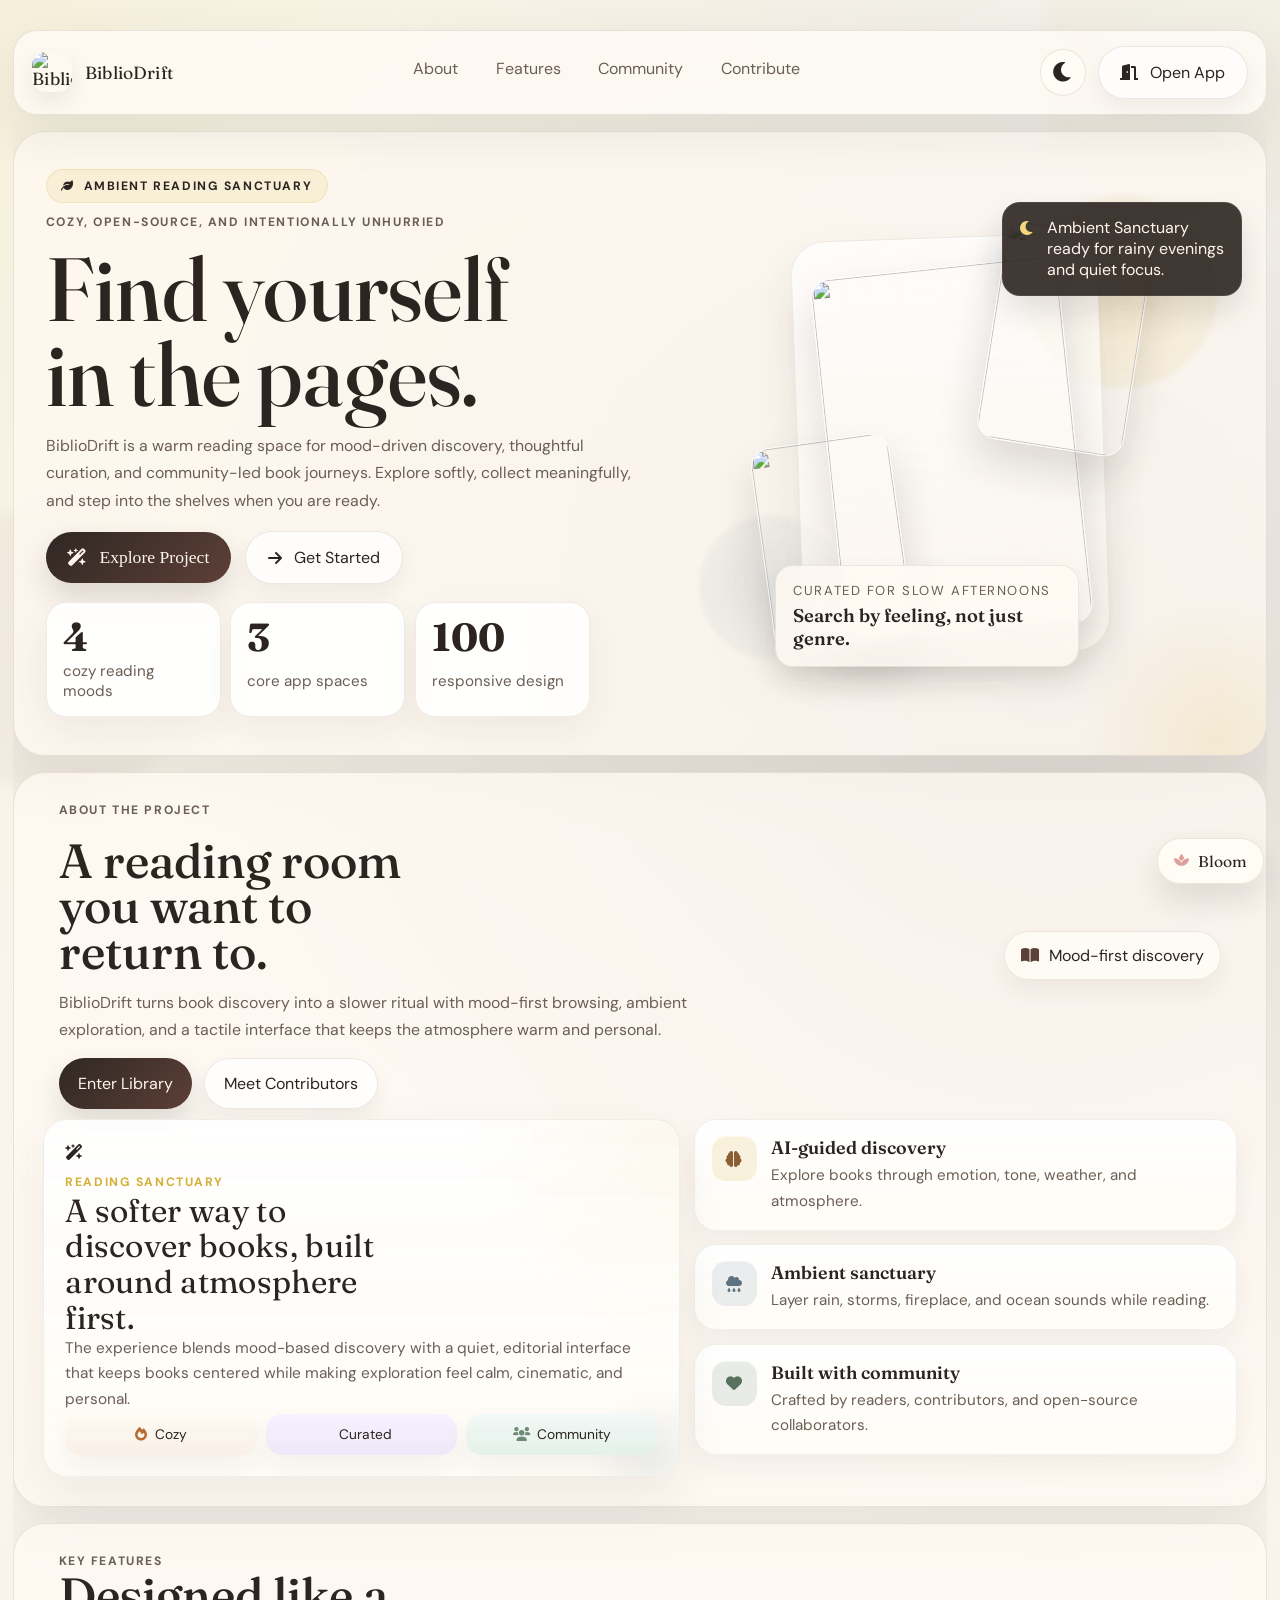
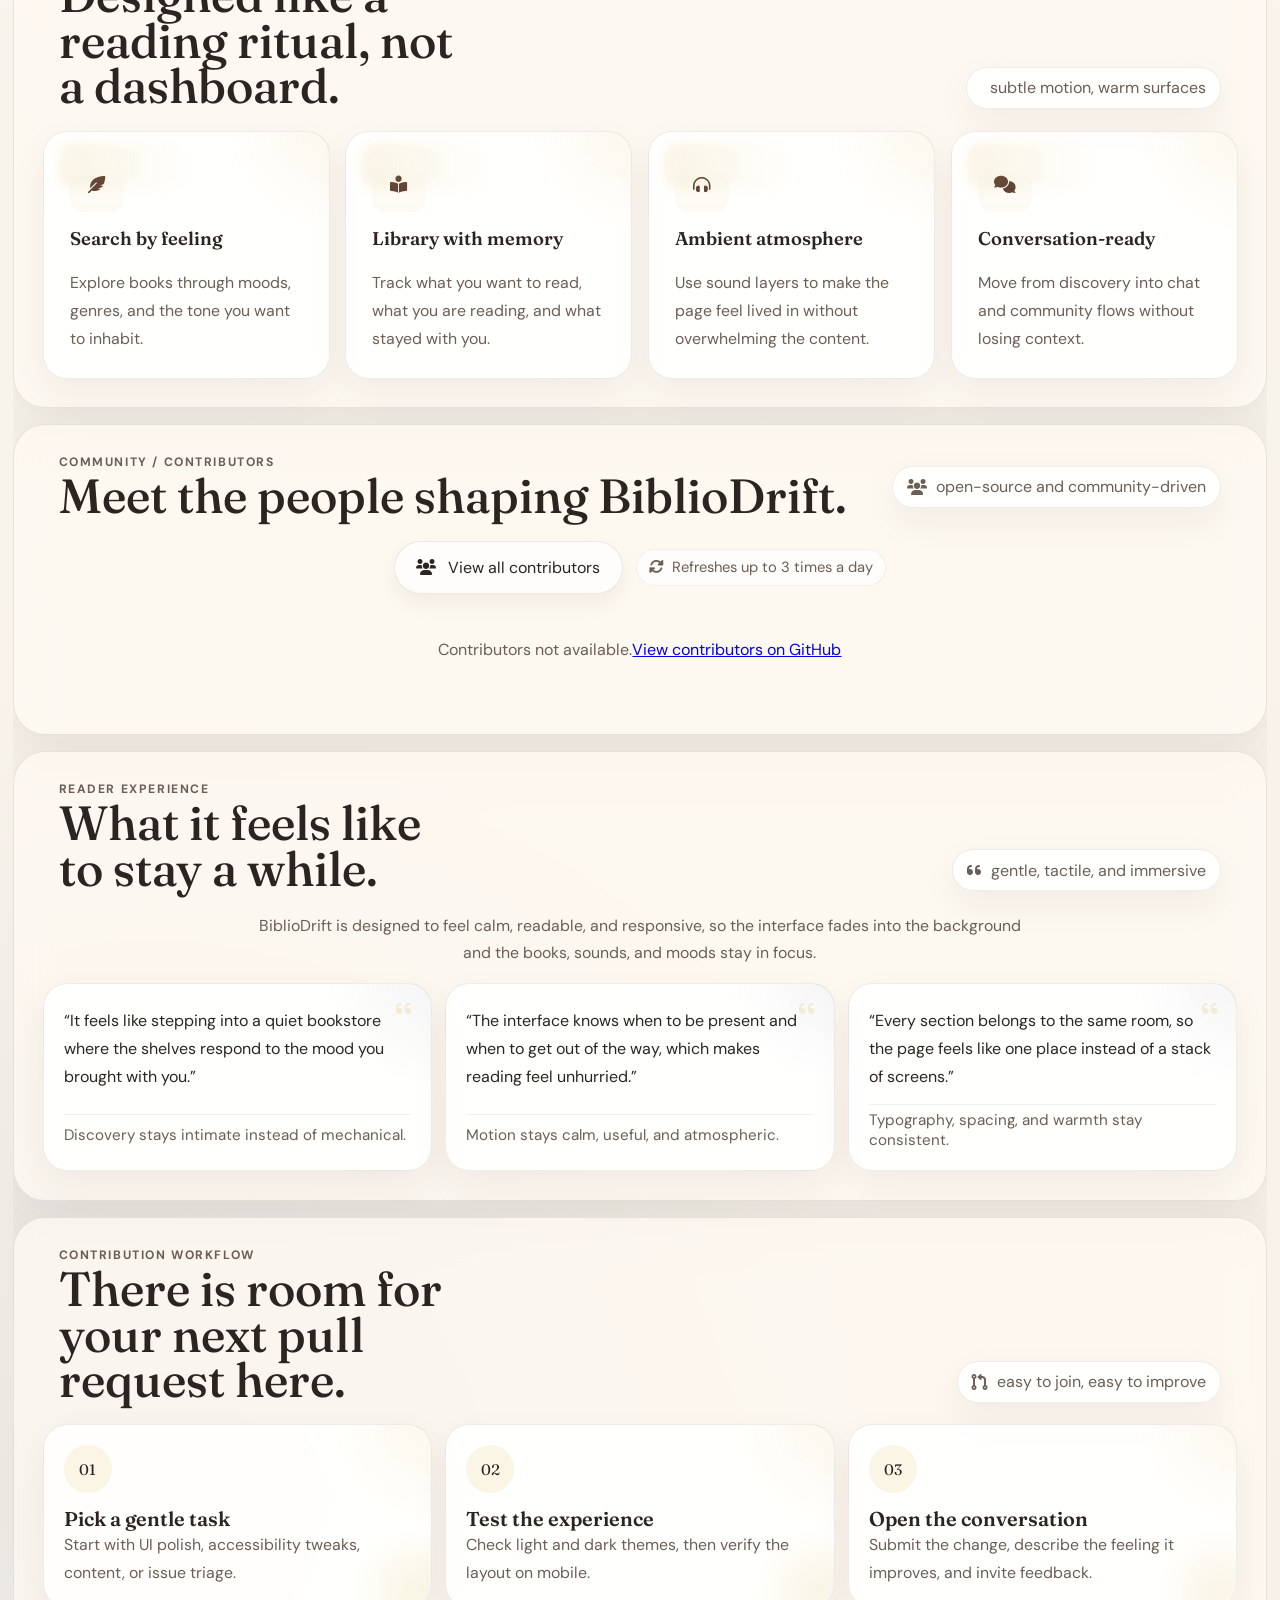
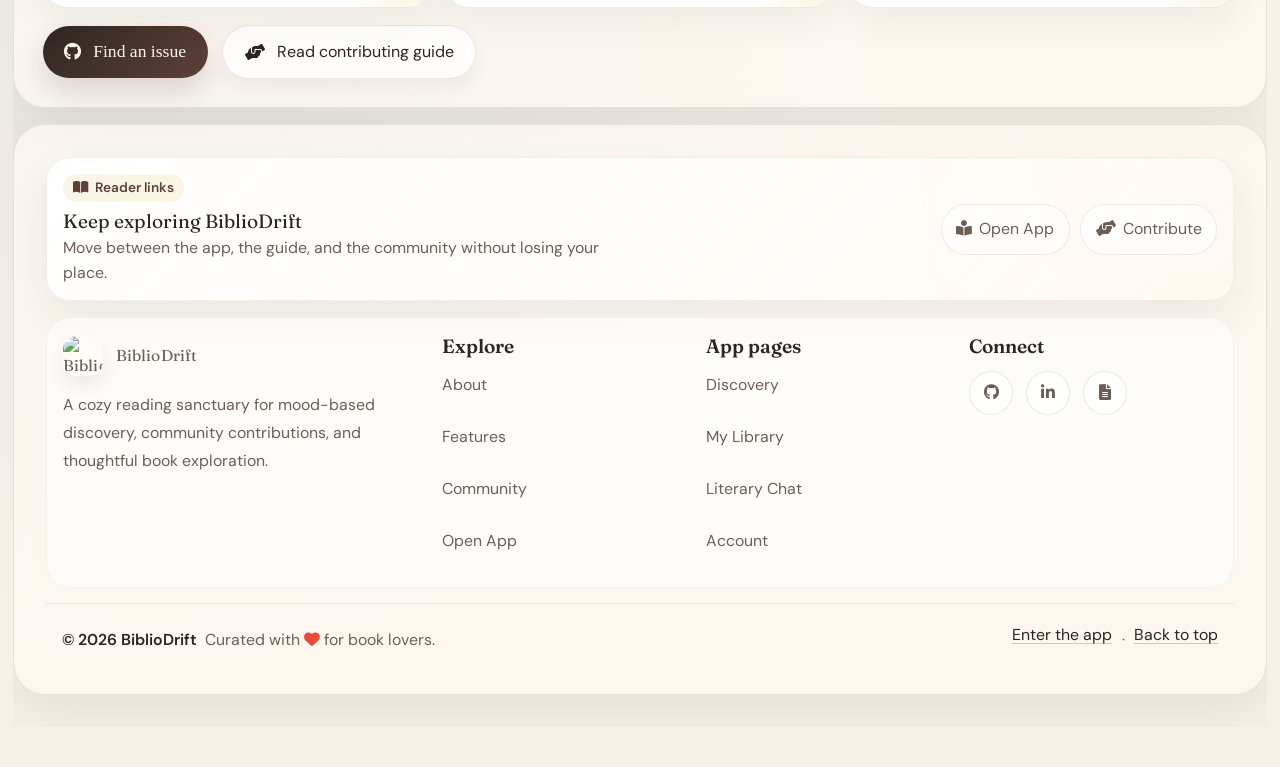
==== commit 4aea3f43: "fix: permanently rename index to app and landing to index to fix all routing and dark mode issues na" ====
--- a/frontend/pages/index.html
+++ b/frontend/pages/index.html
@@ -2,328 +2,2668 @@
 <html lang="en">
 
 <head>
-  <meta charset="UTF-8" />
-  <script>
-    (function () {
-      const theme = localStorage.getItem('bibliodrift_theme');
-      if (theme === 'night') {
-        document.documentElement.setAttribute('data-theme', 'night');
-      }
-    })();
-document.addEventListener('DOMContentLoaded', function () {
-    const btn = document.getElementById('themeToggle');
-    if (!btn) {
-        console.error('themeToggle button not found');
-        return;
-    }
-
-    const icon = btn.querySelector('i');
-    const STORAGE_KEY = 'bibliodrift_theme';
-
-    function applyTheme(theme) {
-        if (theme === 'night') {
-            document.documentElement.setAttribute('data-theme', 'night');
-            if (icon) icon.className = 'fa-solid fa-sun';
-        } else {
-            document.documentElement.removeAttribute('data-theme');
-            if (icon) icon.className = 'fa-solid fa-moon';
-        }
-
-        localStorage.setItem(STORAGE_KEY, theme);
-        if (typeof restoreTheme === 'function') restoreTheme();
-        console.log('Theme applied:', theme);
-    }
-
-    // Load saved theme
-    const savedTheme = localStorage.getItem(STORAGE_KEY) || 'light';
-    applyTheme(savedTheme);
-
-    // Toggle on click
-    btn.addEventListener('click', function () {
-        const current =
-            document.documentElement.getAttribute('data-theme') === 'night'
-                ? 'night'
-                : 'light';
-
-        const next = current === 'night' ? 'light' : 'night';
-        applyTheme(next);
-    });
-});
-  </script>
-  <script src="https://unpkg.com/dexie/dist/dexie.js"></script>
-  <script src="../js/db.js"></script>
-
-  <!-- <script src="../js/app.js"></script> -->
-  <script src="../js/library-3d.js"></script>
-  <meta name="viewport" content="width=device-width, initial-scale=1.0" />
-  <!-- Added SEO meta description to improve search engine discoverability and click-through rates -->
-  <meta name="description" content="BiblioDrift — Discover books by mood, track your reading journey, and get AI-powered recommendations." />
-  <title>BiblioDrift | Find yourself in the pages</title>
-  <link rel="stylesheet" href="../css/style.css" />
-  <link rel="stylesheet" href="../css/keyboard-shortcuts.css" />
-  <link rel="stylesheet" href="../css/pwa.css">
-  <link rel="manifest" href="../manifest.json">
-  <!-- Fonts -->
-  <link rel="preconnect" href="https://fonts.googleapis.com" />
-  <link rel="preconnect" href="https://fonts.gstatic.com" crossorigin />
-  <link
-    href="https://fonts.googleapis.com/css2?family=Playfair+Display:ital,wght@0,400;0,600;1,400&family=Georgia&display=swap"
-    rel="stylesheet" />
-  <link rel="stylesheet" href="https://cdnjs.cloudflare.com/ajax/libs/font-awesome/6.0.0/css/all.min.css" />
-
-  <!-- Security: DOMPurify for XSS prevention -->
-  <script src="https://cdn.jsdelivr.net/npm/dompurify@3.0.6/dist/purify.min.js"></script>
-  <link rel="icon" href="../assets/images/biblioDrift_favicon.png" type="image/png">
-  <!-- PWA -->
-  <meta name="theme-color" content="#2c2420">
-  <meta name="apple-mobile-web-app-capable" content="yes">
-  <meta name="apple-mobile-web-app-status-bar-style" content="black-translucent">
-  <meta name="apple-mobile-web-app-title" content="BiblioDrift">
-  <link rel="apple-touch-icon" href="../assets/images/biblioDrift_favicon.png">
+    <meta charset="UTF-8" />
+    <meta name="viewport" content="width=device-width, initial-scale=1.0" />
+    <script>
+        (function () {
+            const theme = localStorage.getItem('bibliodrift_theme');
+            if (theme === 'night') {
+                document.documentElement.setAttribute('data-theme', 'night');
+            }
+        })();
+        
+        document.addEventListener('DOMContentLoaded', function () {
+            const btn = document.getElementById('themeToggle');
+            if (!btn) return;
+            const icon = btn.querySelector('i');
+            const STORAGE_KEY = 'bibliodrift_theme';
+            
+            function applyTheme(theme) {
+                if (theme === 'night') {
+                    document.documentElement.setAttribute('data-theme', 'night');
+                    if (icon) icon.className = 'fa-solid fa-sun';
+                } else {
+                    document.documentElement.removeAttribute('data-theme');
+                    if (icon) icon.className = 'fa-solid fa-moon';
+                }
+                localStorage.setItem(STORAGE_KEY, theme);
+            }
+            
+            btn.addEventListener('click', function () {
+                const current = document.documentElement.getAttribute('data-theme') === 'night' ? 'night' : 'light';
+                applyTheme(current === 'night' ? 'light' : 'night');
+            });
+        });
+    </script>
+    <meta name="description"
+        content="BiblioDrift is a cozy, community-driven reading sanctuary for discovering books by mood, collecting favorites, and exploring with AI-guided discovery." />
+    <meta name="theme-color" content="#2c2420" />
+    <title>BiblioDrift | A cozy reading sanctuary</title>
+    <script>
+        (function () {
+            const theme = localStorage.getItem('bibliodrift_theme');
+            if (theme === 'night') {
+                document.documentElement.setAttribute('data-theme', 'night');
+            }
+        })();
+    </script>
+    <link rel="stylesheet" href="../css/style.css" />
+    <link rel="stylesheet" href="../css/style-responsive.css" />
+    <link rel="stylesheet" href="../css/keyboard-shortcuts.css" />
+    <link rel="preconnect" href="https://fonts.googleapis.com" />
+    <link rel="preconnect" href="https://fonts.gstatic.com" crossorigin />
+    <link
+        href="https://fonts.googleapis.com/css2?family=DM+Sans:wght@400;500;700&family=Fraunces:opsz,wght@9..144,400;9..144,500;9..144,600&display=swap"
+        rel="stylesheet" />
+    <link rel="stylesheet" href="https://cdnjs.cloudflare.com/ajax/libs/font-awesome/6.0.0/css/all.min.css" />
+    <link rel="icon" href="../assets/images/biblioDrift_favicon.png" type="image/png" />
+    <link rel="stylesheet" href="../css/landing.css" />
+    <style>
+        :root {
+            --landing-bg: #f9f7f2;
+            --landing-surface: rgba(255, 250, 243, 0.72);
+            --landing-surface-strong: rgba(255, 255, 255, 0.86);
+            --landing-border: rgba(93, 64, 55, 0.12);
+            --landing-shadow: 0 18px 50px rgba(44, 36, 32, 0.08);
+            --landing-shadow-strong: 0 28px 80px rgba(44, 36, 32, 0.12);
+            --landing-gold: #d4af37;
+            --landing-wood: #5d4037;
+            --landing-ink: #2c2420;
+            --landing-muted: #6b5e55;
+            --landing-mist: #e7e1d8;
+            --landing-rain: #7f96a0;
+            --landing-rose: #dba09c;
+            --landing-forest: #6e8b74;
+            --landing-sand: #d9c0a7;
+        }
+
+        html {
+            scroll-behavior: smooth;
+        }
+
+        body.landing-page {
+            background:
+                radial-gradient(circle at top left, rgba(212, 175, 55, 0.14), transparent 28%),
+                radial-gradient(circle at 82% 16%, rgba(93, 64, 55, 0.16), transparent 26%),
+                radial-gradient(circle at 12% 78%, rgba(127, 150, 160, 0.12), transparent 24%),
+                linear-gradient(180deg, #fbfaf6 0%, #f8f3eb 44%, #f6f0e8 100%);
+            color: var(--landing-ink);
+            overflow-x: hidden;
+            font-family: "DM Sans", sans-serif;
+        }
+
+        body.landing-page::before,
+        body.landing-page::after {
+            content: "";
+            position: fixed;
+            inset: auto;
+            pointer-events: none;
+            z-index: 0;
+            border-radius: 50%;
+            filter: blur(8px);
+            opacity: 0.45;
+        }
+
+        body.landing-page::before {
+            width: 20rem;
+            height: 20rem;
+            top: -6rem;
+            right: -5rem;
+            background: rgba(212, 175, 55, 0.10);
+        }
+
+        body.landing-page::after {
+            width: 18rem;
+            height: 18rem;
+            left: -5rem;
+            bottom: 12vh;
+            background: rgba(93, 64, 55, 0.10);
+        }
+
+        body.landing-page.blossom-mode::before,
+        body.landing-page.blossom-mode::after {
+            animation: blossom-glow 8s ease-in-out infinite;
+        }
+
+        body.landing-page .landing-shell {
+            position: relative;
+            z-index: 1;
+            width: min(1320px, calc(100% - 1.6rem));
+            margin: 0.9rem auto 2.5rem;
+            padding: 1rem 0 0;
+        }
+
+        .landing-header {
+            position: sticky;
+            top: 1rem;
+            z-index: 12;
+            display: flex;
+            align-items: center;
+            justify-content: space-between;
+            gap: 1rem;
+            padding: 0.9rem 1.15rem;
+            border: 1px solid var(--landing-border);
+            border-radius: 24px;
+            background: rgba(255, 252, 246, 0.78);
+            backdrop-filter: blur(20px);
+            box-shadow: var(--landing-shadow);
+        }
+
+        .landing-brand {
+            display: inline-flex;
+            align-items: center;
+            gap: 0.8rem;
+            text-decoration: none;
+            color: var(--landing-ink);
+            font-family: "Fraunces", serif;
+            font-size: 1.1rem;
+            letter-spacing: 0.01em;
+        }
+
+        .landing-brand img {
+            width: 2.5rem;
+            height: 2.5rem;
+            border-radius: 14px;
+            box-shadow: 0 10px 20px rgba(44, 36, 32, 0.08);
+        }
+
+        .landing-nav {
+            display: flex;
+            align-items: center;
+            gap: 0.65rem;
+            flex-wrap: wrap;
+            justify-content: center;
+        }
+
+        .landing-nav a {
+            color: var(--landing-muted);
+            text-decoration: none;
+            padding: 0.5rem 0.85rem;
+            border-radius: 999px;
+            transition: background-color 0.2s ease, color 0.2s ease, transform 0.2s ease;
+        }
+
+        .landing-nav a:hover,
+        .landing-nav a:focus-visible {
+            color: var(--landing-ink);
+            background: rgba(212, 175, 55, 0.12);
+            transform: translateY(-1px);
+            outline: none;
+        }
+
+        .landing-header-actions {
+            display: flex;
+            align-items: center;
+            gap: 0.7rem;
+            flex-wrap: wrap;
+            justify-content: flex-end;
+        }
+
+        .landing-icon-btn {
+            width: 2.9rem;
+            height: 2.9rem;
+            border-radius: 999px;
+            border: 1px solid var(--landing-border);
+            background: rgba(255, 252, 246, 0.8);
+            color: var(--landing-ink);
+            display: inline-flex;
+            align-items: center;
+            justify-content: center;
+            cursor: pointer;
+            transition: transform 0.2s ease, box-shadow 0.2s ease, background-color 0.2s ease;
+        }
+
+        .landing-icon-btn:hover,
+        .landing-icon-btn:focus-visible {
+            transform: translateY(-2px);
+            background: #fff;
+            box-shadow: 0 12px 30px rgba(44, 36, 32, 0.1);
+            outline: none;
+        }
+
+        .landing-main {
+            display: grid;
+            gap: 1rem;
+            padding: 1rem 0 2rem;
+        }
+
+        .blossom-toggle {
+            position: fixed;
+            right: 1rem;
+            bottom: 1rem;
+            z-index: 25;
+            display: inline-flex;
+            align-items: center;
+            gap: 0.55rem;
+            padding: 0.78rem 1rem;
+            border-radius: 999px;
+            border: 1px solid rgba(93, 64, 55, 0.12);
+            background: rgba(255, 252, 246, 0.92);
+            color: var(--landing-ink);
+            box-shadow: 0 16px 32px rgba(44, 36, 32, 0.12);
+            backdrop-filter: blur(18px);
+            cursor: pointer;
+            transition: transform 0.2s ease, box-shadow 0.2s ease;
+        }
+
+        .blossom-toggle:hover,
+        .blossom-toggle:focus-visible {
+            transform: translateY(-2px);
+            box-shadow: 0 20px 36px rgba(44, 36, 32, 0.15);
+            outline: none;
+        }
+
+        .blossom-toggle i {
+            color: var(--landing-rose);
+        }
+
+        .blossom-toggle-label {
+            font-family: "Fraunces", serif;
+            font-size: 0.98rem;
+        }
+
+        .blossom-layer {
+            position: fixed;
+            inset: 0;
+            pointer-events: none;
+            overflow: hidden;
+            z-index: 30;
+        }
+
+        .blossom-petal {
+            position: absolute;
+            width: var(--petal-width, 0.72rem);
+            height: var(--petal-height, 1.05rem);
+            border-radius: 70% 70% 45% 45% / 85% 85% 35% 35%;
+            background:
+                radial-gradient(circle at 35% 30%, rgba(255,255,255,0.95) 0 10%, rgba(255,241,245,0.86) 14%, rgba(239,162,184,0.96) 100%),
+                linear-gradient(180deg, rgba(255,255,255,0.3), rgba(231,137,165,0.95));
+            box-shadow: 0 6px 14px rgba(220, 127, 157, 0.22);
+            opacity: 0;
+            transform: translate3d(0, 0, 0) rotate(0deg) scale(0.9);
+            animation: blossom-fall var(--petal-duration, 1800ms) cubic-bezier(.2,.8,.2,1) forwards;
+        }
+
+        .blossom-petal--large {
+            --petal-width: 0.9rem;
+            --petal-height: 1.3rem;
+        }
+
+        .blossom-petal--small {
+            --petal-width: 0.56rem;
+            --petal-height: 0.82rem;
+        }
+
+        .blossom-petal::before {
+            content: "";
+            position: absolute;
+            inset: 0.2rem 0.23rem 0.3rem;
+            border-radius: inherit;
+            background: radial-gradient(circle at 50% 35%, rgba(255,255,255,0.72), transparent 58%);
+            opacity: 0.7;
+        }
+
+        .landing-hero,
+        .landing-section,
+        .landing-footer {
+            border: 1px solid var(--landing-border);
+            border-radius: 32px;
+            background: var(--landing-surface);
+            backdrop-filter: blur(18px);
+            box-shadow: var(--landing-shadow);
+        }
+
+        .landing-hero {
+            display: grid;
+            grid-template-columns: minmax(0, 1.03fr) minmax(300px, 0.97fr);
+            gap: 1.2rem;
+            padding: clamp(1.25rem, 2.8vw, 2rem);
+            overflow: hidden;
+            position: relative;
+        }
+
+        .landing-hero::after {
+            content: "";
+            position: absolute;
+            inset: auto -6rem -8rem auto;
+            width: 18rem;
+            height: 18rem;
+            border-radius: 50%;
+            background: radial-gradient(circle, rgba(212, 175, 55, 0.14), transparent 68%);
+            pointer-events: none;
+        }
+
+        .hero-copy {
+            position: relative;
+            z-index: 1;
+            display: flex;
+            flex-direction: column;
+            gap: 1rem;
+            justify-content: center;
+            padding: 0.35rem 0;
+        }
+
+        .eyebrow-row {
+            display: flex;
+            flex-wrap: wrap;
+            gap: 0.65rem;
+            align-items: center;
+        }
+
+        .eyebrow-pill,
+        .eyebrow-note,
+        .section-kicker {
+            letter-spacing: 0.13em;
+            text-transform: uppercase;
+            font-size: 0.76rem;
+            font-weight: 700;
+        }
+
+        .eyebrow-pill {
+            display: inline-flex;
+            gap: 0.55rem;
+            align-items: center;
+            color: var(--landing-ink);
+            background: rgba(212, 175, 55, 0.12);
+            border: 1px solid rgba(212, 175, 55, 0.18);
+            border-radius: 999px;
+            padding: 0.5rem 0.9rem;
+        }
+
+        .eyebrow-note {
+            color: var(--landing-muted);
+        }
+
+        .landing-hero h1,
+        .landing-section h2 {
+            font-family: "Fraunces", serif;
+            font-weight: 500;
+            line-height: 0.95;
+            letter-spacing: 0;
+            color: var(--landing-ink);
+        }
+
+        .landing-hero h1 {
+            max-width: 9.5ch;
+            font-size: clamp(2.95rem, 7vw, 5.6rem);
+            margin: 0;
+        }
+
+        .landing-hero p,
+        .section-copy,
+        .quote-card p,
+        .workflow-step p,
+        .feature-card p,
+        .contributor-card p,
+        .landing-footer p,
+        .landing-footer a {
+            line-height: 1.75;
+            color: var(--landing-muted);
+            font-size: 0.99rem;
+        }
+
+        .landing-cta-group,
+        .contribute-actions {
+            display: flex;
+            gap: 0.9rem;
+            flex-wrap: wrap;
+            align-items: center;
+        }
+
+        .btn-ghost,
+        .btn-primary.landing-cta-primary {
+            text-decoration: none;
+            border-radius: 999px;
+            display: inline-flex;
+            align-items: center;
+            gap: 0.75rem;
+            padding: 0.95rem 1.35rem;
+            transition: transform 0.2s ease, box-shadow 0.2s ease, background-color 0.2s ease, color 0.2s ease;
+        }
+
+        .btn-primary.landing-cta-primary {
+            background: linear-gradient(135deg, #2f2723, var(--landing-wood));
+            color: #fff7ef;
+            box-shadow: 0 14px 28px rgba(44, 36, 32, 0.15);
+        }
+
+        .btn-primary.landing-cta-primary:hover,
+        .btn-primary.landing-cta-primary:focus-visible,
+        .btn-ghost:hover,
+        .btn-ghost:focus-visible {
+            transform: translateY(-2px);
+            outline: none;
+        }
+
+        .btn-ghost {
+            color: var(--landing-ink);
+            background: rgba(255, 255, 255, 0.75);
+            border: 1px solid var(--landing-border);
+            box-shadow: 0 10px 20px rgba(44, 36, 32, 0.06);
+        }
+
+        .btn-ghost:hover,
+        .btn-ghost:focus-visible {
+            background: #fff;
+            box-shadow: 0 16px 30px rgba(44, 36, 32, 0.08);
+        }
+
+        .hero-metrics {
+            display: grid;
+            grid-template-columns: repeat(3, minmax(0, 1fr));
+            gap: 0.6rem;
+            margin-top: 0.1rem;
+            max-width: 34rem;
+        }
+
+        .metric-card,
+        .section-chip,
+        .testimonial-card,
+        .feature-card,
+        .contributor-card,
+        .workflow-step,
+        .about-card,
+        .quote-card {
+            border: 1px solid rgba(93, 64, 55, 0.10);
+            background: var(--landing-surface-strong);
+            box-shadow: 0 14px 36px rgba(44, 36, 32, 0.06);
+        }
+
+        .metric-card {
+            border-radius: 20px;
+            padding: 0.95rem 1rem;
+            display: grid;
+            gap: 0.25rem;
+            min-height: 7rem;
+        }
+
+        .metric-card strong {
+            color: var(--landing-ink);
+            font-family: "Fraunces", serif;
+            font-size: clamp(1.8rem, 4vw, 2.45rem);
+            line-height: 1;
+        }
+
+        .metric-card span {
+            color: var(--landing-muted);
+            font-size: 0.95rem;
+        }
+
+        .hero-visual {
+            position: relative;
+            min-height: 31rem;
+            display: grid;
+            align-items: center;
+            justify-items: center;
+        }
+
+        .hero-orb {
+            position: absolute;
+            border-radius: 50%;
+            filter: blur(2px);
+            animation: floatOrb 10s ease-in-out infinite;
+        }
+
+        .orb-one {
+            width: 12rem;
+            height: 12rem;
+            top: 2rem;
+            right: 1rem;
+            background: radial-gradient(circle, rgba(212, 175, 55, 0.18), rgba(212, 175, 55, 0.04));
+        }
+
+        .orb-two {
+            width: 9rem;
+            height: 9rem;
+            bottom: 4rem;
+            left: 2rem;
+            background: radial-gradient(circle, rgba(127, 150, 160, 0.18), rgba(127, 150, 160, 0.03));
+            animation-delay: -3s;
+        }
+
+        .hero-book-stack {
+            position: relative;
+            width: min(100%, 24rem);
+            min-height: 30rem;
+            display: grid;
+            place-items: center;
+        }
+
+        .hero-book-stack::before {
+            content: "";
+            position: absolute;
+            inset: 7% 10% 6% 10%;
+            border-radius: 34px;
+            background: linear-gradient(180deg, rgba(255, 255, 255, 0.72), rgba(255, 250, 243, 0.42));
+            border: 1px solid rgba(93, 64, 55, 0.09);
+            box-shadow: inset 0 1px 0 rgba(255, 255, 255, 0.5), 0 22px 44px rgba(44, 36, 32, 0.08);
+            transform: rotate(-2deg);
+        }
+
+        .hero-book {
+            position: absolute;
+            border-radius: 20px;
+            overflow: hidden;
+            border: 1px solid rgba(255, 255, 255, 0.65);
+            box-shadow: 0 22px 40px rgba(44, 36, 32, 0.15);
+            animation: floatCard 8s ease-in-out infinite;
+        }
+
+        .hero-book img {
+            width: 100%;
+            height: 100%;
+            object-fit: cover;
+            display: block;
+        }
+
+        .book-large {
+            width: 15.5rem;
+            height: 23rem;
+            transform: rotate(-6deg) translateY(0.5rem);
+            z-index: 2;
+        }
+
+        .book-small-top {
+            width: 9.25rem;
+            height: 13.75rem;
+            top: 1.6rem;
+            right: 0.25rem;
+            transform: rotate(9deg);
+            animation-delay: -1.5s;
+            z-index: 3;
+        }
+
+        .book-small-bottom {
+            width: 8.75rem;
+            height: 13rem;
+            left: 0.2rem;
+            bottom: 2.2rem;
+            transform: rotate(-8deg);
+            animation-delay: -2.8s;
+            z-index: 1;
+        }
+
+        .hero-caption {
+            position: absolute;
+            left: 1rem;
+            bottom: 1rem;
+            width: min(19rem, 88%);
+            padding: 1rem 1.1rem;
+            border-radius: 18px;
+            background: rgba(255, 250, 243, 0.82);
+            backdrop-filter: blur(10px);
+            border: 1px solid rgba(93, 64, 55, 0.1);
+            box-shadow: 0 12px 28px rgba(44, 36, 32, 0.08);
+            z-index: 4;
+        }
+
+        .hero-caption span,
+        .hero-caption strong,
+        .hero-note {
+            display: block;
+        }
+
+        .hero-caption span {
+            color: var(--landing-muted);
+            font-size: 0.82rem;
+            text-transform: uppercase;
+            letter-spacing: 0.12em;
+            margin-bottom: 0.35rem;
+        }
+
+        .hero-caption strong {
+            color: var(--landing-ink);
+            font-family: "Fraunces", serif;
+            font-weight: 600;
+            font-size: 1.15rem;
+            line-height: 1.25;
+        }
+
+        .hero-note {
+            position: absolute;
+            right: -0.5rem;
+            top: 2.4rem;
+            max-width: 15rem;
+            padding: 0.9rem 1rem;
+            border-radius: 18px;
+            background: rgba(44, 36, 32, 0.9);
+            color: #fff7ef;
+            border: 1px solid rgba(255, 255, 255, 0.08);
+            box-shadow: 0 16px 30px rgba(44, 36, 32, 0.12);
+            display: flex;
+            gap: 0.75rem;
+            align-items: flex-start;
+            z-index: 5;
+        }
+
+        .hero-note i {
+            color: #f6d67b;
+            margin-top: 0.15rem;
+        }
+
+        .landing-section {
+            padding: clamp(1.15rem, 2.6vw, 1.8rem);
+        }
+
+        .section-header {
+            display: flex;
+            gap: 1rem;
+            justify-content: space-between;
+            align-items: end;
+            margin-bottom: 1.35rem;
+            flex-wrap: wrap;
+        }
+
+        .section-header h2 {
+            margin-top: 0.2rem;
+            font-size: clamp(1.85rem, 4vw, 3rem);
+            max-width: 13ch;
+        }
+
+        .section-header p,
+        .section-header span {
+            color: var(--landing-muted);
+        }
+
+        .community-title-inline {
+            max-width: none;
+            white-space: nowrap;
+            display: inline-block;
+            width: auto;
+            text-align: left;
+            color: var(--landing-ink);
+            font-size: clamp(2rem, 4.5vw, 3.25rem);
+            line-height: 1.08;
+            margin: 0.25rem 0 0;
+        }
+
+        @media (max-width: 720px) {
+            .community-title-inline {
+                white-space: normal;
+                font-size: clamp(1.8rem, 6vw, 2.35rem);
+            }
+        }
+
+        .community-header-row {
+            display: flex;
+            align-items: center;
+            gap: 1rem;
+            flex-wrap: wrap;
+            justify-content: space-between;
+        }
+
+        .community-header-row > div {
+            flex: 1 1 auto;
+            text-align: left;
+        }
+
+        .community-header-row .section-chip {
+            margin: 0;
+            flex: 0 0 auto;
+        }
+
+        @media (max-width: 720px) {
+            .community-header-row {
+                justify-content: center;
+            }
+
+            .community-header-row > div {
+                text-align: center;
+            }
+        }
+
+        .section-chip {
+            display: inline-flex;
+            gap: 0.55rem;
+            align-items: center;
+            border-radius: 999px;
+            padding: 0.6rem 0.9rem;
+            white-space: nowrap;
+        }
+
+        .about-grid,
+        .feature-grid,
+        .community-grid,
+        .testimonial-grid,
+        .workflow-grid,
+        .footer-grid {
+            display: grid;
+            gap: 1rem;
+        }
+
+        .about-grid {
+            grid-template-columns: minmax(0, 1.08fr) minmax(0, 0.92fr);
+            align-items: stretch;
+            gap: 0.85rem;
+        }
+
+        .about-feature-stack {
+            display: grid;
+            gap: 0.85rem;
+            align-content: start;
+        }
+
+        .about-card,
+        .feature-card,
+        .contributor-card,
+        .workflow-step,
+        .quote-card,
+        .testimonial-card {
+            border-radius: 24px;
+            padding: 1.25rem;
+            transition: transform 0.25s ease, box-shadow 0.25s ease, border-color 0.25s ease;
+        }
+
+        .about-card:hover,
+        .feature-card:hover,
+        .contributor-card:hover,
+        .workflow-step:hover,
+        .quote-card:hover,
+        .testimonial-card:hover {
+            transform: translateY(-3px);
+            box-shadow: var(--landing-shadow-strong);
+            border-color: rgba(212, 175, 55, 0.18);
+        }
+
+        .about-card {
+            display: grid;
+            gap: 0.7rem;
+            align-content: center;
+            padding: 1.35rem 1.35rem;
+            position: relative;
+            overflow: hidden;
+            background:
+                radial-gradient(circle at top right, rgba(212, 175, 55, 0.08), transparent 30%),
+                linear-gradient(180deg, rgba(255, 255, 255, 0.92), rgba(255, 252, 246, 0.84));
+            border-color: rgba(93, 64, 55, 0.08);
+            box-shadow: 0 20px 50px rgba(44, 36, 32, 0.07);
+        }
+
+        .about-card::after {
+            content: "";
+            position: absolute;
+            inset: auto -4rem -4rem auto;
+            width: 10rem;
+            height: 10rem;
+            border-radius: 50%;
+            background: radial-gradient(circle, rgba(127, 150, 160, 0.12), transparent 68%);
+            pointer-events: none;
+        }
+
+        .about-card>* {
+            position: relative;
+            z-index: 1;
+        }
+
+        .about-card .section-kicker {
+            color: var(--landing-gold);
+            margin-bottom: 0.05rem;
+        }
+
+        .about-lede {
+            margin: 0;
+            max-width: 16ch;
+            font-family: "Fraunces", serif;
+            font-size: clamp(1.45rem, 2.7vw, 2rem);
+            line-height: 1.12;
+            color: var(--landing-ink);
+            letter-spacing: 0.01em;
+        }
+
+        .about-card .section-copy {
+            margin: 0;
+            max-width: 52ch;
+            line-height: 1.65;
+            font-size: 0.96rem;
+        }
+
+        .about-card .section-copy+.section-copy {
+            margin-top: -0.15rem;
+        }
+
+        .about-header {
+            align-items: center;
+            margin-bottom: 1rem;
+        }
+
+        .about-heading-content {
+            display: grid;
+            gap: 0.9rem;
+            max-width: 48rem;
+        }
+
+        .about-heading-content h2 {
+            max-width: 12ch;
+        }
+
+        .about-subtext {
+            max-width: 40rem;
+            margin: 0;
+            font-size: 0.99rem;
+            line-height: 1.72;
+        }
+
+        .about-cta-row {
+            display: flex;
+            gap: 0.75rem;
+            flex-wrap: wrap;
+        }
+
+        .primary-about-btn,
+        .secondary-about-btn {
+            text-decoration: none;
+            border-radius: 999px;
+            display: inline-flex;
+            align-items: center;
+            justify-content: center;
+            gap: 0.65rem;
+            padding: 0.88rem 1.2rem;
+            transition: transform 0.2s ease, box-shadow 0.2s ease, background-color 0.2s ease, color 0.2s ease;
+        }
+
+        .primary-about-btn {
+            background: linear-gradient(135deg, #2f2723, var(--landing-wood));
+            color: #fff7ef;
+            box-shadow: 0 14px 28px rgba(44, 36, 32, 0.14);
+        }
+
+        .secondary-about-btn {
+            background: rgba(255, 255, 255, 0.76);
+            color: var(--landing-ink);
+            border: 1px solid rgba(93, 64, 55, 0.12);
+            box-shadow: 0 10px 20px rgba(44, 36, 32, 0.06);
+        }
+
+        .primary-about-btn:hover,
+        .primary-about-btn:focus-visible,
+        .secondary-about-btn:hover,
+        .secondary-about-btn:focus-visible {
+            transform: translateY(-2px);
+            outline: none;
+        }
+
+        .secondary-about-btn:hover,
+        .secondary-about-btn:focus-visible {
+            background: #fff;
+            box-shadow: 0 16px 30px rgba(44, 36, 32, 0.08);
+        }
+
+        .about-floating-chip {
+            display: inline-flex;
+            align-items: center;
+            gap: 0.65rem;
+            justify-self: end;
+            padding: 0.8rem 1rem;
+            border-radius: 999px;
+            border: 1px solid rgba(93, 64, 55, 0.1);
+            background: rgba(255, 252, 246, 0.82);
+            color: var(--landing-ink);
+            box-shadow: 0 12px 24px rgba(44, 36, 32, 0.06);
+        }
+
+        .about-floating-chip i {
+            color: var(--landing-wood);
+        }
+
+        .about-mini,
+        .about-bridge,
+        .about-aside {
+            display: none;
+        }
+
+        .about-mood-row {
+            display: grid;
+            grid-template-columns: repeat(3, minmax(0, 1fr));
+            gap: 0.55rem;
+            margin-top: 0.15rem;
+        }
+
+        .about-mood-pill,
+        .workflow-step span,
+        .quote-card span {
+            display: inline-flex;
+            align-items: center;
+            justify-content: center;
+        }
+
+        .about-mood-pill {
+            gap: 0.45rem;
+            padding: 0.75rem 0.85rem;
+            border-radius: 16px;
+            background:
+                linear-gradient(180deg, rgba(255, 255, 255, 0.94), rgba(255, 252, 246, 0.86));
+            box-shadow: 0 12px 26px rgba(44, 36, 32, 0.05);
+            border-color: rgba(93, 64, 55, 0.08);
+            color: var(--landing-ink);
+            font-size: 0.86rem;
+            line-height: 1.2;
+            text-align: center;
+        }
+
+        .about-mood-pill:nth-child(1) {
+            background: linear-gradient(180deg, rgba(255, 250, 243, 0.98), rgba(248, 239, 230, 0.92));
+        }
+
+        .about-mood-pill:nth-child(2) {
+            background: linear-gradient(180deg, rgba(247, 242, 255, 0.98), rgba(236, 229, 248, 0.92));
+        }
+
+        .about-mood-pill:nth-child(3) {
+            background: linear-gradient(180deg, rgba(242, 249, 246, 0.98), rgba(227, 239, 233, 0.92));
+        }
+
+        .about-mood-pill:nth-child(1) i { color: #b66b2f; }
+        .about-mood-pill:nth-child(2) i { color: #7f96a0; }
+        .about-mood-pill:nth-child(3) i { color: #6e8b74; }
+
+        .about-mood-pill i {
+            color: var(--landing-wood);
+        }
+
+        .mini-feature-card {
+            display: grid;
+            grid-template-columns: auto 1fr;
+            gap: 0.9rem;
+            align-items: start;
+            padding: 1rem 1.05rem;
+            border-radius: 22px;
+            background:
+                linear-gradient(180deg, rgba(255, 255, 255, 0.94), rgba(255, 252, 246, 0.86));
+            border: 1px solid rgba(93, 64, 55, 0.08);
+            box-shadow: 0 12px 26px rgba(44, 36, 32, 0.05);
+        }
+
+        .mini-feature-icon {
+            width: 2.8rem;
+            height: 2.8rem;
+            border-radius: 14px;
+            display: grid;
+            place-items: center;
+            background: rgba(212, 175, 55, 0.12);
+            color: var(--landing-wood);
+            box-shadow: inset 0 1px 0 rgba(255, 255, 255, 0.45);
+        }
+
+        .about-feature-stack .mini-feature-card:nth-child(1) .mini-feature-icon {
+            background: rgba(212, 175, 55, 0.16);
+            color: #8b5e34;
+        }
+
+        .about-feature-stack .mini-feature-card:nth-child(2) .mini-feature-icon {
+            background: rgba(127, 150, 160, 0.16);
+            color: #5f7280;
+        }
+
+        .about-feature-stack .mini-feature-card:nth-child(3) .mini-feature-icon {
+            background: rgba(110, 139, 116, 0.16);
+            color: #56715d;
+        }
+
+        .mini-feature-card h3 {
+            color: var(--landing-ink);
+            font-family: "Fraunces", serif;
+            font-size: 1.12rem;
+            font-weight: 600;
+            margin: 0 0 0.25rem;
+        }
+
+        .mini-feature-card p {
+            margin: 0;
+            color: var(--landing-muted);
+            line-height: 1.65;
+            font-size: 0.95rem;
+        }
+
+        #about-project .section-header {
+            margin-bottom: 0.65rem;
+        }
+
+        #about-project .section-copy+.section-copy {
+            margin-top: -0.2rem;
+        }
+
+        #about-project .section-kicker {
+            margin-bottom: 0.15rem;
+        }
+
+        .about-mood-pill i,
+        .feature-card i,
+        .workflow-step span,
+        .quote-card i {
+            color: var(--landing-wood);
+        }
+
+        .about-mood-pill strong,
+        .feature-card h3,
+        .contributor-card h3,
+        .workflow-step h3 {
+            color: var(--landing-ink);
+            font-family: "Fraunces", serif;
+            font-size: 1.25rem;
+            font-weight: 600;
+            margin: 0;
+        }
+
+        .feature-card p,
+        .contributor-card p,
+        .workflow-step p,
+        .quote-card p,
+        .testimonial-card p {
+            margin: 0;
+        }
+
+        .about-mini i {
+            width: 2.6rem;
+            height: 2.6rem;
+            border-radius: 12px;
+            display: grid;
+            place-items: center;
+            background: rgba(212, 175, 55, 0.12);
+            margin-top: 0.2rem;
+        }
+
+        /* Feature grid + animated cards */
+        .feature-grid {
+            grid-template-columns: repeat(4, minmax(0, 1fr));
+            gap: 1rem;
+        }
+
+        @keyframes feature-fade-up {
+            from { opacity: 0; transform: translateY(10px) scale(0.995); }
+            to { opacity: 1; transform: translateY(0) scale(1); }
+        }
+
+        .feature-card {
+            position: relative;
+            display: grid;
+            gap: 0.9rem;
+            padding: 1.6rem;
+            background:
+                radial-gradient(circle at top right, rgba(212, 175, 55, 0.08), transparent 28%),
+                var(--landing-surface-strong);
+            border-radius: 24px;
+            opacity: 0;
+            transform: translateY(10px) scale(0.995);
+            animation: feature-fade-up 520ms cubic-bezier(.2,.8,.2,1) forwards;
+            transition: transform 0.28s cubic-bezier(.2,.8,.2,1), box-shadow 0.28s ease, border-color 0.28s ease;
+            overflow: hidden;
+        }
+
+        .feature-card::before{
+            content: "";
+            position: absolute;
+            left: 1rem;
+            top: 0.7rem;
+            width: 46%;
+            height: 46px;
+            border-radius: 12px;
+            background: linear-gradient(90deg, rgba(212,175,55,0.14), rgba(255,255,255,0.0));
+            filter: blur(6px);
+            opacity: 0.9;
+            pointer-events: none;
+        }
+
+        /* Staggered entrance for the four feature cards */
+        #key-features .feature-card:nth-child(1){ animation-delay: 120ms; }
+        #key-features .feature-card:nth-child(2){ animation-delay: 240ms; }
+        #key-features .feature-card:nth-child(3){ animation-delay: 360ms; }
+        #key-features .feature-card:nth-child(4){ animation-delay: 480ms; }
+
+        .feature-card:hover {
+            transform: translateY(-8px) scale(1.006);
+            box-shadow: 0 18px 40px rgba(44,36,32,0.08);
+            border-color: rgba(212, 175, 55, 0.12);
+        }
+
+        .feature-card i {
+            width: 3.4rem;
+            height: 3.4rem;
+            border-radius: 14px;
+            display: grid;
+            place-items: center;
+            background: linear-gradient(180deg, rgba(255,255,255,0.9), rgba(212,175,55,0.06));
+            color: var(--landing-wood);
+            font-size: 1.08rem;
+            box-shadow: inset 0 1px 0 rgba(255, 255, 255, 0.45);
+            transition: transform 0.22s ease, box-shadow 0.22s ease, background 0.22s ease;
+        }
+
+        .feature-card:hover i { transform: scale(1.08) translateY(-2px); box-shadow: 0 10px 26px rgba(44,36,32,0.07); }
+
+        .feature-card h3 {
+            margin: 0.15rem 0 0.35rem;
+            font-size: 1.15rem;
+            line-height: 1.12;
+            font-weight: 600;
+            color: var(--landing-ink);
+        }
+
+        .feature-card p { color: var(--landing-muted); margin: 0; }
+
+        .feature-card:focus {
+            outline: none;
+            box-shadow: 0 0 0 4px rgba(212,175,55,0.12), 0 12px 30px rgba(44,36,32,0.06);
+            transform: translateY(-6px) scale(1.004);
+        }
+
+        @media (prefers-reduced-motion: reduce) {
+            .feature-card { animation: none !important; transition: none !important; transform: none !important; opacity: 1 !important; }
+            .feature-card:hover, .feature-card:focus { transform: none; box-shadow: none; }
+        }
+
+        .community-grid {
+            grid-template-columns: repeat(4, minmax(0, 1fr));
+            gap: 0.85rem;
+        }
+
+        .contributor-card {
+            display: grid;
+            gap: 0.9rem;
+            text-align: left;
+            background:
+                linear-gradient(180deg, rgba(255, 255, 255, 0.92), rgba(255, 252, 246, 0.84));
+        }
+
+        /* Carousel styles for community section */
+        .community-carousel { display:flex; align-items:center; gap:12px; max-width:980px; margin:0 auto; }
+        .community-track { display:flex; width:100%; overflow:hidden; scroll-behavior:smooth; }
+        .community-track .contributor-card { flex:0 0 100%; box-sizing:border-box; padding:1.15rem; border-radius:16px; }
+        .carousel-btn { background:var(--landing-surface); border:1px solid rgba(0,0,0,0.04); width:38px; height:38px; border-radius:999px; display:grid; place-items:center; cursor:pointer; }
+        .carousel-btn:hover { transform: translateY(-2px); box-shadow:0 8px 20px rgba(44,36,32,0.06); }
+        .carousel-dots { display:flex; gap:8px; justify-content:center; width:100%; margin-top:10px; }
+        .carousel-dot { width:8px; height:8px; background:rgba(0,0,0,0.12); border-radius:999px; cursor:pointer; }
+        .carousel-dot.active { background:var(--landing-gold); box-shadow:0 4px 10px rgba(212,175,55,0.12); }
+
+        @media (max-width: 880px) {
+            .community-carousel { gap:8px; }
+            .carousel-btn { width:34px; height:34px; }
+        }
+
+        /* Live contributors list */
+        .contributors-list { display:block; max-width:980px; margin:0 auto; padding:0.6rem 0; }
+        .contributors-loading { color: var(--landing-muted); padding:0.8rem 0; text-align:center; }
+        .contributors-grid { display:flex; gap:1rem; flex-wrap:wrap; justify-content:center; align-items:center; }
+        .contributors-slider { position:relative; overflow:hidden; padding:12px 0; }
+        .slider-track { display:flex; align-items:center; will-change:transform; }
+        .slide { flex:0 0 auto; box-sizing:border-box; display:flex; justify-content:center; padding:0 12px; }
+        .contributor-item { display:flex; gap:0.8rem; align-items:center; padding:0.4rem 0.6rem; text-decoration:none; color:var(--landing-ink); border-radius:12px; transition:transform 0.18s ease, box-shadow 0.18s ease; }
+        .contributor-avatar-img { width:96px; height:96px; border-radius:999px; object-fit:cover; box-shadow: 0 12px 28px rgba(44,36,32,0.08); }
+        .contributor-meta { display:flex; flex-direction:column; }
+        .contributor-name { font-weight:700; font-family:"Fraunces", serif; font-size:0.96rem; }
+        .contrib-count { color:var(--landing-muted); font-size:0.82rem; }
+        .contributors-toggle { position:absolute; right:12px; bottom:6px; background:rgba(255,255,255,0.9); border-radius:999px; padding:6px 10px; font-size:13px; box-shadow:0 6px 18px rgba(44,36,32,0.06); cursor:pointer; }
+        .contributor-item { display:flex; gap:0.8rem; align-items:center; padding:0.5rem 0.6rem; text-decoration:none; color:var(--landing-ink); border-radius:12px; transition:transform 0.18s ease, box-shadow 0.18s ease; }
+        .contributor-item:hover { transform: translateY(-4px); box-shadow: 0 8px 28px rgba(44,36,32,0.06); }
+        .contributor-avatar-img { width:64px; height:64px; border-radius:999px; object-fit:cover; box-shadow: 0 8px 18px rgba(44,36,32,0.06); }
+        .contributor-meta { display:flex; flex-direction:column; }
+        .contributor-name { font-weight:700; font-family:"Fraunces", serif; font-size:0.98rem; }
+        .contrib-count { color:var(--landing-muted); font-size:0.88rem; }
+
+        @media (max-width:640px){ .contributor-avatar-img{width:52px;height:52px} .contributor-item{gap:0.6rem} }
+
+        .contributor-avatar {
+            width: 3.25rem;
+            height: 3.25rem;
+            border-radius: 16px;
+            font-family: "Fraunces", serif;
+            font-size: 1.1rem;
+            letter-spacing: 0.05em;
+            color: #fff7ef;
+            box-shadow: 0 14px 28px rgba(44, 36, 32, 0.12);
+            display: grid;
+            place-items: center;
+        }
+
+        .avatar-amber {
+            background: linear-gradient(135deg, #5d4037, #d4af37);
+        }
+
+        .avatar-rose {
+            background: linear-gradient(135deg, #8d5f58, #dba09c);
+        }
+
+        .avatar-forest {
+            background: linear-gradient(135deg, #547161, #6e8b74);
+        }
+
+        .avatar-mist {
+            background: linear-gradient(135deg, #6f7f88, #a9bcc3);
+        }
+
+        .testimonial-grid {
+            grid-template-columns: repeat(3, minmax(0, 1fr));
+            gap: 0.85rem;
+        }
+
+        .reader-experience-intro {
+            max-width: 48rem;
+            margin: 0.35rem auto 1rem;
+            text-align: center;
+            color: var(--landing-muted);
+            line-height: 1.7;
+            font-size: 0.99rem;
+        }
+
+        .quote-card {
+            display: grid;
+            gap: 0.8rem;
+            position: relative;
+            overflow: hidden;
+            padding-top: 1.45rem;
+            background:
+                radial-gradient(circle at top right, rgba(127, 150, 160, 0.08), transparent 24%),
+                var(--landing-surface-strong);
+        }
+
+        .quote-card::before {
+            content: "\f10d";
+            font-family: "Font Awesome 6 Free";
+            font-weight: 900;
+            position: absolute;
+            top: 1rem;
+            right: 1.15rem;
+            color: rgba(212, 175, 55, 0.18);
+            font-size: 1.1rem;
+        }
+
+        .quote-card p {
+            font-size: 1rem;
+            color: var(--landing-ink);
+            line-height: 1.75;
+        }
+
+        .quote-card span {
+            justify-content: flex-start;
+            color: var(--landing-muted);
+            font-size: 0.95rem;
+            padding-top: 0.35rem;
+            border-top: 1px solid rgba(93, 64, 55, 0.08);
+        }
+
+        .workflow-grid {
+            grid-template-columns: repeat(3, minmax(0, 1fr));
+            gap: 0.85rem;
+        }
+
+        .workflow-step {
+            position: relative;
+            overflow: hidden;
+            background:
+                radial-gradient(circle at top right, rgba(212, 175, 55, 0.08), transparent 24%),
+                var(--landing-surface-strong);
+        }
+
+        .workflow-step span {
+            width: 3rem;
+            height: 3rem;
+            border-radius: 50%;
+            background: rgba(212, 175, 55, 0.12);
+            color: var(--landing-ink);
+            font-family: "Fraunces", serif;
+            font-size: 0.95rem;
+            margin-bottom: 0.8rem;
+        }
+
+        .workflow-step::after {
+            content: "";
+            position: absolute;
+            inset: auto -3rem -3rem auto;
+            width: 8rem;
+            height: 8rem;
+            border-radius: 50%;
+            background: radial-gradient(circle, rgba(212, 175, 55, 0.13), transparent 70%);
+        }
+
+        .landing-footer {
+            padding: clamp(1.25rem, 3vw, 2rem);
+            display: grid;
+            gap: 0.95rem;
+        }
+
+        .footer-banner {
+            display: flex;
+            align-items: center;
+            justify-content: space-between;
+            gap: 1rem;
+            padding: 0.95rem 1rem;
+            border-radius: 24px;
+            background:
+                linear-gradient(135deg, rgba(255,255,255,0.96), rgba(255,250,243,0.88)),
+                radial-gradient(circle at top right, rgba(212,175,55,0.12), transparent 32%);
+            border: 1px solid rgba(93, 64, 55, 0.08);
+            box-shadow: 0 18px 40px rgba(44, 36, 32, 0.07);
+        }
+
+        .footer-banner h2 {
+            margin: 0 0 0.2rem;
+            color: var(--landing-ink);
+            font-family: "Fraunces", serif;
+            font-size: 1.2rem;
+        }
+
+        .footer-banner p {
+            margin: 0;
+            color: var(--landing-muted);
+            line-height: 1.55;
+            max-width: 52ch;
+        }
+
+        .footer-banner-actions {
+            display: flex;
+            gap: 0.65rem;
+            flex-wrap: wrap;
+        }
+
+        .footer-banner-kicker {
+            display: inline-flex;
+            align-items: center;
+            gap: 0.4rem;
+            margin-bottom: 0.45rem;
+            padding: 0.35rem 0.65rem;
+            border-radius: 999px;
+            background: rgba(212,175,55,0.12);
+            color: var(--landing-wood);
+            font-size: 0.85rem;
+            font-weight: 600;
+        }
+
+        .footer-pill {
+            display: inline-flex;
+            align-items: center;
+            gap: 0.45rem;
+            padding: 0.66rem 0.9rem;
+            border-radius: 999px;
+            text-decoration: none;
+            border: 1px solid rgba(93, 64, 55, 0.1);
+            background: rgba(255, 255, 255, 0.8);
+            color: var(--landing-ink);
+            transition: transform 0.2s ease, box-shadow 0.2s ease;
+        }
+
+        .footer-pill:hover,
+        .footer-pill:focus-visible {
+            transform: translateY(-2px);
+            box-shadow: 0 12px 24px rgba(44, 36, 32, 0.08);
+            outline: none;
+        }
+
+        .footer-grid {
+            grid-template-columns: minmax(0, 1.1fr) repeat(3, minmax(0, 0.75fr));
+            gap: 1rem;
+            padding: 1rem;
+            border-radius: 24px;
+            background: rgba(255,255,255,0.58);
+            border: 1px solid rgba(93, 64, 55, 0.06);
+        }
+
+        .footer-block {
+            display: grid;
+            gap: 0.85rem;
+            align-content: start;
+        }
+
+        .footer-block h3 {
+            color: var(--landing-ink);
+            font-family: "Fraunces", serif;
+            font-size: 1.2rem;
+            font-weight: 600;
+            margin: 0;
+        }
+
+        .footer-links {
+            display: grid;
+            gap: 0.5rem;
+        }
+
+        .footer-links a,
+        .social-links a {
+            color: var(--landing-muted);
+            text-decoration: none;
+            transition: color 0.2s ease, transform 0.2s ease, background-color 0.2s ease;
+        }
+
+        .footer-links a:hover,
+        .footer-links a:focus-visible,
+        .social-links a:hover,
+        .social-links a:focus-visible {
+            color: var(--landing-ink);
+            transform: translateY(-1px);
+            outline: none;
+        }
+
+        .social-links {
+            display: flex;
+            gap: 0.8rem;
+            flex-wrap: wrap;
+        }
+
+        .social-links a {
+            width: 2.75rem;
+            height: 2.75rem;
+            border-radius: 999px;
+            border: 1px solid rgba(93, 64, 55, 0.12);
+            display: grid;
+            place-items: center;
+            background: rgba(255, 255, 255, 0.76);
+        }
+
+        .social-links a:hover,
+        .social-links a:focus-visible {
+            background: #fff;
+        }
+
+        .footer-bottom {
+            display: flex;
+            gap: 1rem;
+            align-items: center;
+            justify-content: space-between;
+            flex-wrap: wrap;
+            padding: 0.85rem 1rem 0;
+            border-top: 1px solid rgba(93, 64, 55, 0.08);
+        }
+
+        .footer-meta {
+            display: inline-flex;
+            align-items: center;
+            gap: 0.5rem;
+            color: var(--landing-muted);
+        }
+
+        .footer-meta strong {
+            color: var(--landing-ink);
+            font-weight: 600;
+        }
+
+        .footer-bottom a {
+            color: var(--landing-ink);
+            text-decoration-color: rgba(93, 64, 55, 0.28);
+            text-underline-offset: 0.18em;
+        }
+
+        .footer-bottom a:hover,
+        .footer-bottom a:focus-visible {
+            color: var(--landing-wood);
+            outline: none;
+        }
+
+        .footer-link-row {
+            display: inline-flex;
+            align-items: center;
+            gap: 0.6rem;
+            flex-wrap: wrap;
+        }
+
+        .footer-link-row a {
+            padding: 0.2rem 0;
+        }
+
+        .landing-anchors {
+            display: flex;
+            justify-content: center;
+            flex-wrap: wrap;
+            gap: 0.65rem;
+            padding: 0.95rem 1rem;
+        }
+
+        .landing-anchors a {
+            text-decoration: none;
+            color: var(--landing-muted);
+            padding: 0.55rem 0.9rem;
+            border-radius: 999px;
+            border: 1px solid transparent;
+            background: rgba(255, 255, 255, 0.68);
+            transition: transform 0.2s ease, background-color 0.2s ease, color 0.2s ease, border-color 0.2s ease;
+        }
+
+        .landing-anchors a:hover,
+        .landing-anchors a:focus-visible {
+            color: var(--landing-ink);
+            background: rgba(212, 175, 55, 0.12);
+            border-color: rgba(212, 175, 55, 0.15);
+            transform: translateY(-1px);
+            outline: none;
+        }
+
+        .reveal {
+            opacity: 0;
+            transform: translateY(18px);
+            transition: opacity 0.7s ease, transform 0.7s ease;
+        }
+
+        .reveal.is-visible {
+            opacity: 1;
+            transform: translateY(0);
+        }
+
+        .reveal[data-delay="1"] {
+            transition-delay: 90ms;
+        }
+
+        .reveal[data-delay="2"] {
+            transition-delay: 180ms;
+        }
+
+        .reveal[data-delay="3"] {
+            transition-delay: 260ms;
+        }
+
+        body.is-leaving {
+            opacity: 0;
+            transition: opacity 0.2s ease;
+        }
+
+        @keyframes floatOrb {
+
+            0%,
+            100% {
+                transform: translateY(0px) scale(1);
+            }
+
+            50% {
+                transform: translateY(-12px) scale(1.03);
+            }
+        }
+
+        @keyframes floatCard {
+
+            0%,
+            100% {
+                transform: translateY(0px) rotate(0deg);
+            }
+
+            50% {
+                transform: translateY(-10px) rotate(0.8deg);
+            }
+        }
+
+        @keyframes blossom-glow {
+            0%, 100% {
+                transform: scale(1);
+                opacity: 0.42;
+            }
+            50% {
+                transform: scale(1.04);
+                opacity: 0.68;
+            }
+        }
+
+        @keyframes blossom-fall {
+            0% {
+                opacity: 0;
+                transform: translate3d(0, 0, 0) rotate(0deg) scale(0.88);
+            }
+            12% {
+                opacity: 1;
+            }
+            100% {
+                opacity: 0;
+                transform: translate3d(var(--petal-dx, 0px), var(--petal-dy, -140px), 0) rotate(var(--petal-rotation, 220deg)) scale(0.72);
+            }
+        }
+
+        @media (prefers-reduced-motion: reduce) {
+            html {
+                scroll-behavior: auto;
+            }
+
+            *,
+            *::before,
+            *::after {
+                animation-duration: 0.01ms !important;
+                animation-iteration-count: 1 !important;
+                transition-duration: 0.01ms !important;
+                scroll-behavior: auto !important;
+            }
+
+            .blossom-toggle {
+                pointer-events: none;
+            }
+        }
+
+        @media (max-width: 1080px) {
+
+            .landing-hero,
+            .about-grid,
+            .feature-grid,
+            .community-grid,
+            .testimonial-grid,
+            .workflow-grid,
+            .footer-grid {
+                grid-template-columns: 1fr 1fr;
+            }
+
+            .landing-hero {
+                gap: 1.25rem;
+            }
+        }
+
+        @media (max-width: 860px) {
+            body.landing-page .landing-shell {
+                width: min(100%, calc(100% - 1rem));
+            }
+
+            .landing-header {
+                top: 0.5rem;
+                border-radius: 20px;
+            }
+
+            .landing-hero,
+            .about-grid,
+            .feature-grid,
+            .community-grid,
+            .testimonial-grid,
+            .workflow-grid,
+            .footer-grid {
+                grid-template-columns: 1fr;
+            }
+
+            .landing-hero h1 {
+                max-width: 12ch;
+            }
+
+            .hero-visual {
+                min-height: 28rem;
+            }
+
+            .hero-metrics {
+                grid-template-columns: 1fr;
+                max-width: none;
+            }
+
+            .footer-bottom {
+                flex-direction: column;
+                align-items: flex-start;
+            }
+
+            .footer-banner {
+                flex-direction: column;
+                align-items: flex-start;
+            }
+
+            .footer-banner-actions {
+                width: 100%;
+            }
+
+            .footer-pill {
+                flex: 1;
+                justify-content: center;
+            }
+
+            .footer-grid {
+                padding: 0.9rem;
+            }
+
+            .footer-bottom {
+                padding-inline: 0.35rem;
+            }
+        }
+
+        @media (max-width: 640px) {
+            .landing-header {
+                padding: 0.85rem;
+            }
+
+            .landing-brand span {
+                display: none;
+            }
+
+            .landing-nav {
+                justify-content: flex-start;
+            }
+
+            .landing-nav a {
+                padding: 0.45rem 0.7rem;
+                font-size: 0.92rem;
+            }
+
+            .landing-header-actions {
+                gap: 0.45rem;
+            }
+
+            .blossom-toggle {
+                right: 0.75rem;
+                bottom: 0.75rem;
+                padding: 0.7rem 0.9rem;
+            }
+
+            .btn-ghost,
+            .btn-primary.landing-cta-primary {
+                width: 100%;
+                justify-content: center;
+            }
+
+            .hero-copy {
+                gap: 1rem;
+            }
+
+            .hero-note {
+                position: static;
+                margin-top: 0.25rem;
+            }
+
+            .hero-book-stack {
+                min-height: 25rem;
+            }
+
+            .book-large {
+                width: 13rem;
+                height: 19rem;
+            }
+
+            .book-small-top {
+                width: 7.2rem;
+                height: 10.5rem;
+            }
+
+            .book-small-bottom {
+                width: 6.9rem;
+                height: 10.1rem;
+            }
+        }
+
+        /* Contributors panel styles */
+        .contributors-list {
+            margin-top: 0.9rem;
+        }
+
+        .contributors-intro {
+            text-align: center;
+            max-width: 46rem;
+            margin: 0.7rem auto 0;
+        }
+
+        .contributors-actions-row {
+            display: flex;
+            justify-content: center;
+            flex-wrap: wrap;
+            gap: 0.8rem;
+            margin: 1rem auto 0;
+            align-items: center;
+        }
+
+        .contributors-refresh-note {
+            display: inline-flex;
+            align-items: center;
+            gap: 0.45rem;
+            color: var(--landing-muted);
+            font-size: 0.92rem;
+            padding: 0.45rem 0.8rem;
+            border-radius: 999px;
+            background: rgba(255, 255, 255, 0.72);
+            border: 1px solid rgba(93, 64, 55, 0.08);
+        }
+
+        .contributors-panel {
+            position: relative;
+            overflow: hidden;
+            margin-top: 1rem;
+            padding: 1rem;
+            border-radius: 28px;
+            background: linear-gradient(180deg, rgba(255, 255, 255, 0.96), rgba(255, 250, 244, 0.9));
+            border: 1px solid rgba(93, 64, 55, 0.08);
+            box-shadow: 0 22px 44px rgba(44, 36, 32, 0.08);
+        }
+
+        .contributors-panel::before {
+            content: "";
+            position: absolute;
+            inset: 0;
+            background: radial-gradient(circle at top left, rgba(212, 175, 55, 0.14), transparent 38%),
+                radial-gradient(circle at bottom right, rgba(127, 150, 160, 0.10), transparent 34%);
+            pointer-events: none;
+        }
+
+        .contributors-slider {
+            width: 100%;
+            box-sizing: border-box;
+            padding: 0.45rem 0.25rem 0.7rem;
+            overflow: hidden;
+            position: relative;
+            z-index: 1;
+        }
+
+        .slider-track {
+            display: flex;
+            gap: 1.1rem;
+            align-items: center;
+            will-change: transform;
+        }
+
+        .slide {
+            display: flex;
+            flex: 0 0 auto;
+            align-items: center;
+        }
+
+        .contributors-grid-view {
+            display: none;
+            position: relative;
+            z-index: 1;
+            grid-template-columns: repeat(auto-fit, minmax(210px, 1fr));
+            gap: 0.9rem;
+            margin-top: 0.5rem;
+        }
+
+        .contributors-list.is-expanded .contributors-slider {
+            display: none;
+        }
+
+        .contributors-list.is-expanded .contributors-grid-view {
+            display: grid;
+            animation: feature-fade-up 0.45s ease both;
+        }
+
+        .contributor-item {
+            display: flex;
+            gap: 0.85rem;
+            align-items: center;
+            text-decoration: none;
+            color: inherit;
+            padding: 0.45rem 0.7rem;
+            border-radius: 999px;
+            background: linear-gradient(180deg, rgba(255,255,255,0.96), rgba(255,250,243,0.9));
+            border: 1px solid rgba(93,64,55,0.06);
+            box-shadow: 0 10px 22px rgba(44,36,32,0.04);
+            transition: transform 0.2s ease, box-shadow 0.2s ease, border-color 0.2s ease;
+        }
+
+        .contributors-grid-view .contributor-item {
+            border-radius: 22px;
+            align-items: flex-start;
+            min-height: 100%;
+            padding: 0.95rem;
+            display: grid;
+            justify-items: center;
+            text-align: center;
+            gap: 0.7rem;
+        }
+
+        .contributor-item:hover,
+        .contributor-item:focus-visible {
+            transform: translateY(-4px);
+            box-shadow: 0 18px 34px rgba(44,36,32,0.09);
+            border-color: rgba(212, 175, 55, 0.18);
+            outline: none;
+        }
+
+        .contributor-avatar-img {
+            width: 64px;
+            height: 64px;
+            border-radius: 999px;
+            object-fit: cover;
+            display: block;
+            box-shadow: 0 8px 20px rgba(44,36,32,0.08);
+            border: 3px solid rgba(255,255,255,0.88);
+        }
+
+        .contributors-grid-view .contributor-avatar-img {
+            width: 78px;
+            height: 78px;
+        }
+
+        .contributor-meta { display: flex; flex-direction: column; }
+        .contributors-grid-view .contributor-meta { align-items: center; }
+        .contributor-name { font-family: "Fraunces", serif; font-weight:600; color:var(--landing-ink); }
+        .contrib-count { color:var(--landing-muted); font-size:0.88rem; }
+
+        .contributors-list.is-expanded .contributor-item {
+            animation: feature-fade-up 0.35s ease both;
+        }
+
+        @media (max-width: 640px){
+            .contributor-avatar-img { width:48px; height:48px; }
+            .contributor-item { padding: 0.35rem 0.55rem; }
+            .contributors-panel { padding: 0.85rem; border-radius: 22px; }
+            .contributors-grid-view { grid-template-columns: 1fr; }
+        }
+    </style>
 </head>
 
-<body>
-  <div id="sc-glow-outer"></div>
-  <div id="sc-glow-mid"></div>
-  <div id="sc-glow-inner"></div>
-  <div id="sc-dot"></div>
-  <header>
-    <a href="index.html" class="logo">
-      <img style="height: 40px" src="../assets/images/biblioDrift_favicon.png" alt="BiblioDrift Logo"> BiblioDrift
-    </a>
-    <div class="header-controls">
-      <div class="search-bar">
-        <input type="text" id="searchInput" class="search-input" placeholder="Search for a feeling...">
-        <i class="fa-solid fa-search search-icon" id="searchIcon"></i>
-      </div>
-      <nav class="nav-links">
-        <div class="tooltip">
-          <a href="index.html" class="active">Discovery</a>
-          <span class="tooltip-text"><i class="fa-solid fa-wand-magic-sparkles"></i> Explore books</span>
+<body class="landing-page">
+    <div class="landing-shell">
+        <header class="landing-header">
+            <a class="landing-brand" href="index.html" aria-label="BiblioDrift home">
+                <img src="../assets/images/biblioDrift_favicon.png" alt="BiblioDrift logo" />
+                <span>BiblioDrift</span>
+            </a>
+            <nav class="landing-nav" aria-label="Landing sections">
+                <a href="#about-project">About</a>
+                <a href="#key-features">Features</a>
+                <a href="#community">Community</a>
+                <a href="#contribute">Contribute</a>
+            </nav>
+            <div class="landing-header-actions">
+                <button id="themeToggle" class="landing-icon-btn" aria-label="Toggle dark mode">
+                    <i class="fa-solid fa-moon"></i>
+                </button>
+                <a class="btn-ghost app-link" href="app.html"><i class="fa-solid fa-door-open"></i> Open App</a>
+            </div>
+        </header>
+
+        <main class="landing-main">
+            <section class="landing-hero reveal is-visible" id="top">
+                <div class="hero-copy">
+                    <div class="eyebrow-row">
+                        <span class="eyebrow-pill"><i class="fa-solid fa-leaf"></i> Ambient reading sanctuary</span>
+                        <span class="eyebrow-note">cozy, open-source, and intentionally unhurried</span>
+                    </div>
+                    <h1>Find yourself in the pages.</h1>
+                    <p>
+                        BiblioDrift is a warm reading space for mood-driven discovery, thoughtful curation, and
+                        community-led book journeys.
+                        Explore softly, collect meaningfully, and step into the shelves when you are ready.
+                    </p>
+                    <div class="landing-cta-group">
+                        <a class="btn-primary landing-cta-primary app-link" href="index.html#discover-shelves"><i
+                                class="fa-solid fa-wand-magic-sparkles"></i> Explore Project</a>
+                        <a class="btn-ghost app-link" href="app.html"><i class="fa-solid fa-arrow-right"></i> Get
+                            Started</a>
+                    </div>
+                    <div class="hero-metrics" aria-label="Project highlights">
+                        <article class="metric-card reveal" data-delay="1">
+                            <strong data-count="4">0</strong>
+                            <span>cozy reading moods</span>
+                        </article>
+                        <article class="metric-card reveal" data-delay="2">
+                            <strong data-count="3">0</strong>
+                            <span>core app spaces</span>
+                        </article>
+                        <article class="metric-card reveal" data-delay="3">
+                            <strong data-count="100">0</strong>
+                            <span>responsive design</span>
+                        </article>
+                    </div>
+                </div>
+
+                <div class="hero-visual" aria-hidden="true">
+                    <div class="hero-orb orb-one"></div>
+                    <div class="hero-orb orb-two"></div>
+                    <div class="hero-book-stack">
+                        <div class="hero-book book-large">
+                            <img src="../assets/images/pride.jpg" alt="" />
+                        </div>
+                        <div class="hero-book book-small-top">
+                            <img src="../assets/images/gatsby.jpg" alt="" />
+                        </div>
+                        <div class="hero-book book-small-bottom">
+                            <img src="../assets/images/dune.jpg" alt="" />
+                        </div>
+                        <div class="hero-caption">
+                            <span>Curated for slow afternoons</span>
+                            <strong>Search by feeling, not just genre.</strong>
+                        </div>
+                    </div>
+                    <div class="hero-note">
+                        <i class="fa-solid fa-moon"></i>
+                        <span>Ambient Sanctuary ready for rainy evenings and quiet focus.</span>
+                    </div>
+                </div>
+            </section>
+            <!-- 
+      <nav class="landing-section landing-anchors reveal" aria-label="Landing page sections">
+        <a href="#about-project">About</a>
+        <a href="#key-features">Features</a>
+        <a href="#community">Community</a>
+        <a href="#reader-experience">Reader notes</a>
+        <a href="#contribute">Contribute</a>
+        <a href="#footer">Footer</a>
+      </nav> -->
+
+            <section class="landing-section reveal ambient-about-section" id="about-project">
+
+    <div class="ambient-blur ambient-blur-left"></div>
+    <div class="ambient-blur ambient-blur-right"></div>
+
+    <div class="section-header about-header">
+
+        <div class="about-heading-content">
+            <p class="section-kicker">About the project</p>
+
+            <h2>
+                A reading room you want to
+                return to.
+            </h2>
+
+            <p class="about-subtext">
+                BiblioDrift turns book discovery into a slower ritual with
+                mood-first browsing, ambient exploration, and a tactile
+                interface that keeps the atmosphere warm and personal.
+            </p>
+
+            <div class="about-cta-row">
+                <a href="#library" class="primary-about-btn">
+                    Enter Library
+                </a>
+
+                <a href="#community" class="secondary-about-btn">
+                    Meet Contributors
+                </a>
+            </div>
         </div>
-        <div class="tooltip">
-          <a href="vault.html" >My Vault</a>
-          <span class="tooltip-text"><i class="fa-solid fa-vault"></i> My Vault</span>
+
+        <div class="about-floating-chip">
+            <i class="fa-solid fa-book-open"></i>
+            Mood-first discovery
         </div>
-        <div class="tooltip">
-          <a href="library.html" >My Library</a>
-          <span class="tooltip-text"><i class="fa-solid fa-book"></i> My Library</span>
+
+    </div>
+
+    <div class="about-grid">
+
+        <article class="about-card">
+
+            <div class="card-icon-wrap">
+                <i class="fa-solid fa-wand-magic-sparkles"></i>
+            </div>
+
+            <div>
+                <p class="section-kicker">Reading sanctuary</p>
+
+                <p class="about-lede">
+                    A softer way to discover books, built around
+                    atmosphere first.
+                </p>
+
+                <p class="section-copy">
+                    The experience blends mood-based discovery with a quiet,
+                    editorial interface that keeps books centered while making
+                    exploration feel calm, cinematic, and personal.
+                </p>
+
+                <div class="about-mood-row" aria-label="Project highlights">
+
+                    <span class="about-mood-pill">
+                        <i class="fa-solid fa-fire"></i>
+                        Cozy
+                    </span>
+
+                    <span class="about-mood-pill">
+                        <i class="fa-solid fa-sparkles"></i>
+                        Curated
+                    </span>
+
+                    <span class="about-mood-pill">
+                        <i class="fa-solid fa-users"></i>
+                        Community
+                    </span>
+
+                </div>
+            </div>
+        </article>
+
+        <div class="about-feature-stack">
+
+            <article class="mini-feature-card">
+                <div class="mini-feature-icon">
+                    <i class="fa-solid fa-brain"></i>
+                </div>
+
+                <div>
+                    <h3>AI-guided discovery</h3>
+
+                    <p>
+                        Explore books through emotion, tone,
+                        weather, and atmosphere.
+                    </p>
+                </div>
+            </article>
+
+            <article class="mini-feature-card">
+                <div class="mini-feature-icon">
+                    <i class="fa-solid fa-cloud-rain"></i>
+                </div>
+
+                <div>
+                    <h3>Ambient sanctuary</h3>
+
+                    <p>
+                        Layer rain, storms, fireplace,
+                        and ocean sounds while reading.
+                    </p>
+                </div>
+            </article>
+
+            <article class="mini-feature-card">
+                <div class="mini-feature-icon">
+                    <i class="fa-solid fa-heart"></i>
+                </div>
+
+                <div>
+                    <h3>Built with community</h3>
+
+                    <p>
+                        Crafted by readers, contributors,
+                        and open-source collaborators.
+                    </p>
+                </div>
+            </article>
+
         </div>
-        <div class="tooltip">
-          <a href="chat.html" >Chat</a>
-          <span class="tooltip-text"><i class="fa-solid fa-comments"></i> Chat</span>
-        </div>
-        <!-- DYNAMIC AUTH LINK -->
-        <div class="tooltip">
-          <a href="auth.html" id="navAuthLink" >Sign In</a>
-          <span class="tooltip-text" id="navAuthTooltip"><i class="fa-solid fa-key"></i> Access account</span>
-        </div>
-      </nav>
-      <button id="themeToggle" class="btn-icon" title="Toggle Theme">
-        <i class="fa-solid fa-moon"></i>
-      </button>
+
     </div>
-  </header>
-
-  <main>
-    <section class="hero">
-      <h1>Find yourself in the pages.</h1>
-      <p>A curated sanctuary for those who read through emotions.</p>
-    </section>
-
-    <!-- SEARCH RESULTS SECTION (Initially Hidden) -->
-    <section id="search-results-section" class="curated-section" hidden>
-      <div class="section-header">
-        <h2 id="search-query-display">Search Results</h2>
-        <span><i class="fa-solid fa-magnifying-glass"></i> Exploring your query</span>
-      </div>
-      <!-- Mood-Tag Filter Bar -->
-      <div id="mood-filter-bar" class="mood-filter-bar" hidden>
-        <div class="filter-label">Filter by mood:</div>
-        <div class="filter-chips" id="filter-chips">
-          <!-- Dynamically populated chips -->
-        </div>
-      </div>
-      <div class="curated-row" id="search-results-grid">
-        <!-- Dynamically Appended Books -->
-      </div>
-    </section>
-
-    <!-- Curated Sections -->
-    <section class="curated-section">
-      <div class="section-header">
-        <h2>Rainy Evening Reads</h2>
-        <span><i class="fa-solid fa-cloud-rain"></i> Mystery & Melancholy</span>
-      </div>
-      <div class="curated-row" id="row-rainy"></div>
-    </section>
-
-    <section class="curated-section">
-      <div class="section-header">
-        <h2>Indian Authors</h2>
-        <span><i class="fa-solid fa-feather"></i> Subcontinent Voices</span>
-      </div>
-      <div class="curated-row" id="row-indian"></div>
-    </section>
-
-    <section class="curated-section">
-      <div class="section-header">
-        <h2>Forgotten Classics</h2>
-        <span><i class="fa-solid fa-hourglass"></i> Timeless & Dust-free</span>
-      </div>
-      <div class="curated-row" id="row-classics"></div>
-    </section>
-
-    <section class="curated-section">
-      <div class="section-header">
-        <h2>Dark Academia</h2>
-        <span><i class="fa-solid fa-feather-pointed"></i> Gothic, cerebral, candlelit</span>
-      </div>
-      <div class="curated-row" id="row-dark-academia"></div>
-    </section>
-
-    <section class="curated-section">
-      <div class="section-header">
-        <h2>General Fiction</h2>
-        <span><i class="fa-solid fa-book-open"></i> Stories for everyone</span>
-      </div>
-      <div class="curated-row" id="row-fiction"></div>
-    </section>
-
-    <!-- Genre Grid Section -->
-    <section class="curated-section genre-section">
-      <div class="section-header">
-        <h2>Browse by Genre</h2>
-        <span><i class="fa-solid fa-compass"></i> Find your next read</span>
-      </div>
-      <div class="genre-grid" id="genre-grid">
-        <div class="genre-card" data-genre="romance"><i class="fa-solid fa-heart"></i><span>Romance</span></div>
-        <div class="genre-card" data-genre="mystery"><i class="fa-solid fa-magnifying-glass"></i><span>Mystery</span>
-        </div>
-        <div class="genre-card" data-genre="fiction"><i class="fa-solid fa-book"></i><span>Fiction</span></div>
-        <div class="genre-card" data-genre="crime"><i class="fa-solid fa-user-secret"></i><span>Crime</span></div>
-        <div class="genre-card" data-genre="fantasy"><i class="fa-solid fa-wand-sparkles"></i><span>Fantasy</span></div>
-        <div class="genre-card" data-genre="thriller"><i class="fa-solid fa-skull"></i><span>Thriller</span></div>
-        <div class="genre-card" data-genre="biography"><i class="fa-solid fa-user"></i><span>Biography</span></div>
-        <div class="genre-card" data-genre="self-help"><i
-            class="fa-solid fa-hand-holding-heart"></i><span>Self-Help</span></div>
-        <div class="genre-card" data-genre="science"><i class="fa-solid fa-flask"></i><span>Science</span></div>
-        <div class="genre-card" data-genre="history"><i class="fa-solid fa-landmark"></i><span>History</span></div>
-      </div>
-    </section>
-
-    <!-- Genre Modal -->
-    <dialog id="genre-modal" class="genre-modal">
-      <div class="genre-modal-content">
-        <div class="genre-modal-header">
-          <h2 id="genre-modal-title">Genre Books</h2>
-          <button class="close-genre-modal" id="close-genre-modal"><i class="fa-solid fa-xmark"></i></button>
-        </div>
-        <div class="genre-modal-body">
-          <div class="genre-books-grid" id="genre-books-grid"></div>
-        </div>
-      </div>
-    </dialog>
-
-    <!-- Book Details Modal -->
-    <dialog id="book-details-modal" class="glass-modal">
-      <div class="modal-content">
-        <button class="close-modal-btn" id="closeModalBtn"><i class="fa-solid fa-xmark"></i></button>
-        <div class="modal-body">
-          <div class="modal-media"><img id="modal-img" src="" alt="Book Cover" /></div>
-          <div class="modal-info">
-            <h2 id="modal-title">Book Title</h2>
-            <p id="modal-author" class="modal-subtitle">Author Name</p>
-            <div class="ai-insight-box">
-              <div class="ai-header"><i class="fa-solid fa-wand-magic-sparkles"></i><span>AI Insight</span></div>
-              <div id="modal-summary">
-                <div class="text-skeleton skeleton"></div>
-                <div class="text-skeleton skeleton" style="width: 90%"></div>
-                <div class="text-skeleton skeleton" style="width: 70%"></div>
-              </div>
-            </div>
-            <!-- Added "Where to Buy" section -->
-            <div class="purchase-links-box" style="margin-top: 15px;">
-              <div class="purchase-header"><i class="fa-solid fa-cart-shopping"></i><span> Where to Buy</span></div>
-              <div id="modal-purchase-links" class="purchase-links-container">
-                <div class="text-skeleton skeleton"></div>
-              </div>
-            </div>
-            <div class="modal-actions">
-              <button id="modal-add-btn" class="btn-primary"><i class="fa-regular fa-heart"></i> Add to Library</button>
-              <button id="modal-preview-btn" class="btn-preview"><i class="fa-solid fa-book-open"></i> Preview</button>
-              <button id="modal-share-btn" class="btn-secondary modal-share-btn"><i class="fa-solid fa-share-nodes"></i>
-                Share</button>
-              <button id="modal-mood-btn" class="btn-secondary"><i class="fa-solid fa-wand-magic-sparkles"></i> Explore Mood</button>
-            </div>
-          </div>
-        </div>
-      </div>
-    </dialog>
-  </main>
-
-
-<!--The footer is being called usingt footer.js.-->
-  <script src="../js/config.js"></script>
-  <script src="../js/security.js"></script>
-  <script src="../js/app.js"></script>
-  <script src="../js/book-preview.js"></script>
-  <script src="../js/pwa.js"></script>
-  <script src="../js/footer.js"></script>
-  <script src="../script/header-scroll.js"></script>
-  <script src="../js/theme-manager.js"></script>
-  <script src="../js/ambient.js"></script>
-
-
-  <!-- Back to Top Button -->
-  <button id="backToTop" class="btn-icon back-to-top" title="Back to Top" onclick="window.scrollTo({top: 0, behavior: 'smooth'});">
-    <i class="fa-solid fa-arrow-up"></i>
-  </button>
-
-  <!-- Ambient Sanctuary UI -->
-  <div class="ambient-sanctuary">
-    <button id="ambientToggle" title="Ambient Sanctuary" aria-expanded="false" aria-controls="ambientPanel">
-      <i class="fa-solid fa-leaf"></i>
-    </button>
-    <div id="ambientPanel" class="ambient-panel">
-      <h3 style="color: var(--text-main) !important;">Ambient Sanctuary</h3>
-      <div class="ambient-option">
-        <span style="color: var(--text-main) !important;"><i class="fa-solid fa-cloud-rain"></i> Rainy Evening</span>
-        <label class="switch">
-          <input type="checkbox" id="rainToggle">
-          <span class="slider"></span>
-        </label>
-      </div>
-      <div class="ambient-option">
-        <span style="color: var(--text-main) !important;"><i class="fa-solid fa-fire"></i> Cozy Fireplace</span>
-        <label class="switch">
-          <input type="checkbox" id="fireToggle">
-          <span class="slider"></span>
-        </label>
-      </div>
-      <div class="ambient-option">
-        <span style="color: var(--text-main) !important;"><i class="fa-solid fa-water"></i> Calm Ocean Waves</span>
-        <label class="switch">
-          <input type="checkbox" id="oceanToggle">
-          <span class="slider"></span>
-        </label>
-      </div>
-      <div class="ambient-option">
-        <span style="color: var(--text-main) !important;"><i class="fa-solid fa-bolt"></i> Stormy Rain</span>
-        <label class="switch">
-          <input type="checkbox" id="stormToggle">
-          <span class="slider"></span>
-        </label>
-      </div>
-      <div class="volume-control">
-        <label for="ambientVolume" style="color: var(--text-main) !important;"><i class="fa-solid fa-volume-high"></i> Volume</label>
-        <div class="range-wrap">
-          <div class="range-track" aria-hidden="true"></div>
-          <div class="range-fill" aria-hidden="true"></div>
-          <input type="range" id="ambientVolume" min="0" max="1" step="0.1" value="0.5" style="width: 100%;">
-        </div>
-      </div>
+
+</section>
+
+            <section class="landing-section reveal" id="key-features">
+                <div class="section-header">
+                    <div>
+                        <p class="section-kicker">Key features</p>
+                        <h2>Designed like a reading ritual, not a dashboard.</h2>
+                    </div>
+                    <span class="section-chip"><i class="fa-solid fa-sparkles"></i> subtle motion, warm surfaces</span>
+                </div>
+                <div class="feature-grid">
+                    <article class="feature-card" tabindex="0">
+                        <i class="fa-solid fa-feather-pointed"></i>
+                        <h3>Search by feeling</h3>
+                        <p>Explore books through moods, genres, and the tone you want to inhabit.</p>
+                    </article>
+                    <article class="feature-card" tabindex="0">
+                        <i class="fa-solid fa-book-open-reader"></i>
+                        <h3>Library with memory</h3>
+                        <p>Track what you want to read, what you are reading, and what stayed with you.</p>
+                    </article>
+                    <article class="feature-card" tabindex="0">
+                        <i class="fa-solid fa-headphones-simple"></i>
+                        <h3>Ambient atmosphere</h3>
+                        <p>Use sound layers to make the page feel lived in without overwhelming the content.</p>
+                    </article>
+                    <article class="feature-card" tabindex="0">
+                        <i class="fa-solid fa-comments"></i>
+                        <h3>Conversation-ready</h3>
+                        <p>Move from discovery into chat and community flows without losing context.</p>
+                    </article>
+                </div>
+            </section>
+
+            <section class="landing-section reveal" id="community">
+                <div class="section-header community-header-row">
+                    <div>
+                        <p class="section-kicker">Community / contributors</p>
+                        <h2 class="community-title-inline">Meet the people shaping BiblioDrift.</h2>
+                    </div>
+                    <span class="section-chip"><i class="fa-solid fa-users"></i> open-source and community-driven</span>
+                </div>
+                <!-- <p class="section-copy contributors-intro">We welcome readers, designers, reviewers, and contributors. This roster updates from GitHub and expands on demand.</p> -->
+
+                <div class="contributors-actions-row">
+                    <a class="btn-ghost contributors-view-all" href="contributors.html">
+                        <i class="fa-solid fa-users"></i> View all contributors
+                    </a>
+                    <span class="contributors-refresh-note"><i class="fa-solid fa-rotate"></i> Refreshes up to 3 times a day</span>
+                </div>
+
+                <div class="contributors-list" data-owner="devanshi14malhotra" data-repo="BiblioDrift" aria-live="polite">
+                    <div class="contributors-loading">Loading contributors…</div>
+                </div>
+            </section>
+
+            <section class="landing-section reveal" id="reader-experience">
+                <div class="section-header">
+                    <div>
+                        <p class="section-kicker">Reader experience</p>
+                        <h2>What it feels like to stay a while.</h2>
+                    </div>
+                    <span class="section-chip"><i class="fa-solid fa-quote-left"></i> gentle, tactile, and
+                        immersive</span>
+                </div>
+                <p class="reader-experience-intro">BiblioDrift is designed to feel calm, readable, and responsive, so the interface fades into the background and the books, sounds, and moods stay in focus.</p>
+                <div class="testimonial-grid">
+                    <article class="quote-card">
+                        <p>“It feels like stepping into a quiet bookstore where the shelves respond to the mood you brought with you.”</p>
+                        <span>Discovery stays intimate instead of mechanical.</span>
+                    </article>
+                    <article class="quote-card">
+                        <p>“The interface knows when to be present and when to get out of the way, which makes reading feel unhurried.”</p>
+                        <span>Motion stays calm, useful, and atmospheric.</span>
+                    </article>
+                    <article class="quote-card">
+                        <p>“Every section belongs to the same room, so the page feels like one place instead of a stack of screens.”</p>
+                        <span>Typography, spacing, and warmth stay consistent.</span>
+                    </article>
+                </div>
+            </section>
+
+            <section class="landing-section reveal" id="contribute">
+                <div class="section-header">
+                    <div>
+                        <p class="section-kicker">Contribution workflow</p>
+                        <h2>There is room for your next pull request here.</h2>
+                    </div>
+                    <span class="section-chip"><i class="fa-solid fa-code-pull-request"></i> easy to join, easy to
+                        improve</span>
+                </div>
+                <div class="workflow-grid">
+                    <article class="workflow-step">
+                        <span>01</span>
+                        <h3>Pick a gentle task</h3>
+                        <p>Start with UI polish, accessibility tweaks, content, or issue triage.</p>
+                    </article>
+                    <article class="workflow-step">
+                        <span>02</span>
+                        <h3>Test the experience</h3>
+                        <p>Check light and dark themes, then verify the layout on mobile.</p>
+                    </article>
+                    <article class="workflow-step">
+                        <span>03</span>
+                        <h3>Open the conversation</h3>
+                        <p>Submit the change, describe the feeling it improves, and invite feedback.</p>
+                    </article>
+                </div>
+                <div class="contribute-actions" style="margin-top: 1.1rem;">
+                    <a class="btn-primary landing-cta-primary"
+                        href="https://github.com/devanshi14malhotra/BiblioDrift/issues" target="_blank"
+                        rel="noopener noreferrer"><i class="fa-brands fa-github"></i> Find an issue</a>
+                    <a class="btn-ghost" href="contributing.html"><i class="fa-solid fa-handshake-angle"></i> Read
+                        contributing guide</a>
+                </div>
+            </section>
+
+            <script src="../js/landing-contributors.js"></script>
+            <script>
+            (function(){
+                const lists = document.querySelectorAll('.contributors-list');
+                if(!lists.length) return;
+
+                const REFRESH_INTERVAL_MS = 8 * 60 * 60 * 1000;
+                const FEATURED_LIMIT = 10;
+                const STATIC_PATHS = [
+                    '../data/contributors.json',
+                    '/data/contributors.json',
+                    'frontend/data/contributors.json'
+                ];
+
+                function storageGet(key){
+                    try { return window.localStorage.getItem(key); }
+                    catch(e){ return null; }
+                }
+
+                function storageSet(key, value){
+                    try { window.localStorage.setItem(key, value); }
+                    catch(e){}
+                }
+
+                lists.forEach(container => {
+                    const owner = container.dataset.owner || 'devanshi14malhotra';
+                    const repo = container.dataset.repo || 'BiblioDrift';
+                    const loading = container.querySelector('.contributors-loading');
+                    const section = container.closest('.landing-section');
+                    const cacheKey = `biblioDrift.contributors.${owner}.${repo}`;
+                    const cacheTimeKey = `${cacheKey}.fetchedAt`;
+
+                    let contributors = [];
+                    let renderVersion = 0;
+
+                    function readCachedContributors(){
+                        const raw = storageGet(cacheKey);
+                        if(!raw) return [];
+                        try { return JSON.parse(raw); }
+                        catch(e){ return []; }
+                    }
+
+                    function writeCachedContributors(data){
+                        storageSet(cacheKey, JSON.stringify(data));
+                        storageSet(cacheTimeKey, String(Date.now()));
+                    }
+
+                    function cacheAgeMs(){
+                        const raw = storageGet(cacheTimeKey);
+                        if(!raw) return Number.POSITIVE_INFINITY;
+                        const parsed = Number(raw);
+                        if(!Number.isFinite(parsed)) return Number.POSITIVE_INFINITY;
+                        return Date.now() - parsed;
+                    }
+
+                    function createContributorCard(user){
+                        const a = document.createElement('a');
+                        a.className = 'contributor-item';
+                        a.href = user.html_url;
+                        a.target = '_blank';
+                        a.rel = 'noopener noreferrer';
+
+                        const img = document.createElement('img');
+                        img.className = 'contributor-avatar-img';
+                        img.loading = 'lazy';
+                        img.alt = user.login;
+                        img.src = `${user.avatar_url}?s=160`;
+
+                        const meta = document.createElement('div');
+                        meta.className = 'contributor-meta';
+                        const name = document.createElement('div');
+                        name.className = 'contributor-name';
+                        name.textContent = user.login;
+                        const count = document.createElement('div');
+                        count.className = 'contrib-count';
+                        count.textContent = user.contributions ? `${user.contributions} contributions` : 'GitHub contributor';
+
+                        meta.appendChild(name);
+                        meta.appendChild(count);
+                        a.appendChild(img);
+                        a.appendChild(meta);
+                        return a;
+                    }
+
+                    function startTicker(track, slider, version){
+                        if(window.matchMedia('(prefers-reduced-motion: reduce)').matches){
+                            return;
+                        }
+
+                        const originals = Array.from(track.children);
+                        let singleWidth = 0;
+                        const imgs = track.querySelectorAll('img');
+                        let started = false;
+                        let bootAttempts = 0;
+                        let animationFrameId = 0;
+                        let resizeObserver = null;
+
+                        const compute = ()=>{
+                            let width = track.scrollWidth ? track.scrollWidth / 2 : 0;
+                            if(!width){
+                                width = originals.reduce((sum, el)=> sum + el.getBoundingClientRect().width, 0);
+                            }
+                            if(!width){
+                                width = originals.reduce((sum, el)=> sum + el.offsetWidth, 0);
+                            }
+                            singleWidth = Math.max(0, width);
+                            track.style.width = `${Math.max(singleWidth * 2, track.scrollWidth)}px`;
+                        };
+
+                        const run = ()=>{
+                            if(started){
+                                return;
+                            }
+                            started = true;
+                            track.style.display = 'flex';
+                            track.style.transition = 'none';
+                            compute();
+
+                            if(window.ResizeObserver){
+                                resizeObserver = new ResizeObserver(()=> {
+                                    const previousWidth = singleWidth;
+                                    compute();
+                                    if(previousWidth !== singleWidth && singleWidth > 0){
+                                        pos = singleWidth ? pos % singleWidth : 0;
+                                        track.style.transform = `translateX(-${pos}px)`;
+                                    }
+                                });
+                                resizeObserver.observe(track);
+                            }
+
+                            let pos = 0;
+                            const speed = 90;
+                            let last = performance.now();
+
+                            function frame(now){
+                                if(container.dataset.renderVersion !== String(version)){
+                                    if(resizeObserver){
+                                        resizeObserver.disconnect();
+                                    }
+                                    return;
+                                }
+
+                                const dt = (now - last) / 1000;
+                                last = now;
+                                if(singleWidth > 0){
+                                    pos = (pos + speed * dt) % singleWidth;
+                                    track.style.transform = `translateX(-${pos}px)`;
+                                }
+                                animationFrameId = requestAnimationFrame(frame);
+                            }
+
+                            animationFrameId = requestAnimationFrame(frame);
+                        };
+
+                        const boot = ()=>{
+                            if(container.dataset.renderVersion !== String(version)){
+                                return;
+                            }
+
+                            compute();
+
+                            if(singleWidth > 0){
+                                run();
+                                return;
+                            }
+
+                            if(bootAttempts < 45){
+                                bootAttempts += 1;
+                                requestAnimationFrame(boot);
+                                return;
+                            }
+
+                            run();
+                        };
+
+                        imgs.forEach(img => {
+                            const retry = ()=> {
+                                if(!started){
+                                    boot();
+                                } else {
+                                    compute();
+                                }
+                            };
+
+                            if(img.complete){
+                                retry();
+                                return;
+                            }
+
+                            img.addEventListener('load', retry, { once: true });
+                            img.addEventListener('error', retry, { once: true });
+                        });
+
+                        requestAnimationFrame(boot);
+                        setTimeout(boot, 600);
+                    }
+
+                    function renderContributors(data){
+                        if(!Array.isArray(data) || !data.length){
+                            if(loading) loading.textContent = 'No contributors found.';
+                            return;
+                        }
+
+                        contributors = data;
+                        container.dataset.renderVersion = String(renderVersion += 1);
+                        if(loading && loading.parentNode){
+                            loading.remove();
+                        }
+
+                        container.innerHTML = '';
+                        const panel = document.createElement('div');
+                        panel.className = 'contributors-panel';
+
+                        const slider = document.createElement('div');
+                        slider.className = 'contributors-slider';
+                        const track = document.createElement('div');
+                        track.className = 'slider-track';
+
+                        const shown = data.slice(0, Math.min(FEATURED_LIMIT, data.length));
+                        shown.forEach(user => {
+                            const slide = document.createElement('div');
+                            slide.className = 'slide';
+                            slide.appendChild(createContributorCard(user));
+                            track.appendChild(slide);
+                        });
+
+                        slider.appendChild(track);
+                        panel.appendChild(slider);
+
+                        const grid = document.createElement('div');
+                        grid.className = 'contributors-grid-view';
+                        data.forEach(user => {
+                            grid.appendChild(createContributorCard(user));
+                        });
+                        panel.appendChild(grid);
+
+                        container.appendChild(panel);
+                        const duplicates = Array.from(track.children);
+                        duplicates.forEach(node => track.appendChild(node.cloneNode(true)));
+
+                        startTicker(track, slider, renderVersion);
+                    }
+
+                    async function fetchStaticContributors(){
+                        for(const path of STATIC_PATHS){
+                            try{
+                                const res = await fetch(path);
+                                if(!res.ok) continue;
+                                const data = await res.json();
+                                if(Array.isArray(data) && data.length){
+                                    return data;
+                                }
+                            }catch(e){
+                                continue;
+                            }
+                        }
+                        return [];
+                    }
+
+                    async function fetchGitHubContributors(){
+                        const perPage = 100;
+                        const all = [];
+
+                        for(let page = 1; page <= 20; page += 1){
+                            const url = `https://api.github.com/repos/${owner}/${repo}/contributors?per_page=${perPage}&page=${page}`;
+                            const res = await fetch(url, {
+                                headers: {
+                                    'Accept': 'application/vnd.github+json',
+                                    'X-GitHub-Api-Version': '2022-11-28',
+                                    'User-Agent': 'BiblioDrift-contributors'
+                                }
+                            });
+
+                            if(!res.ok){
+                                throw new Error(`GitHub returned ${res.status}`);
+                            }
+
+                            const data = await res.json();
+                            if(!Array.isArray(data) || !data.length){
+                                break;
+                            }
+
+                            all.push(...data);
+                            if(data.length < perPage){
+                                break;
+                            }
+                        }
+
+                        return Array.from(new Map(all.filter(user => user && user.login).map(user => [user.login, user])).values());
+                    }
+
+                    async function refreshContributorSource(force = false){
+                        const cached = readCachedContributors();
+                        if(cached.length && !force && cacheAgeMs() < REFRESH_INTERVAL_MS){
+                            renderContributors(cached);
+                            return;
+                        }
+
+                        const staticData = await fetchStaticContributors();
+                        if(staticData.length){
+                            renderContributors(staticData);
+                        } else if(cached.length){
+                            renderContributors(cached);
+                        }
+
+                        try{
+                            if(!force && cached.length && cacheAgeMs() < REFRESH_INTERVAL_MS){
+                                return;
+                            }
+
+                            const liveData = await fetchGitHubContributors();
+                            if(liveData.length){
+                                writeCachedContributors(liveData);
+                                renderContributors(liveData);
+                            }
+                        }catch(e){
+                            if(!staticData.length && !cached.length){
+                                if(loading){
+                                    loading.textContent = 'Contributors not available.';
+                                    const link = document.createElement('a');
+                                    link.href = `https://github.com/${owner}/${repo}/graphs/contributors`;
+                                    link.target = '_blank';
+                                    link.rel = 'noopener noreferrer';
+                                    link.textContent = 'View contributors on GitHub';
+                                    link.style.display = 'inline-block';
+                                    link.style.marginTop = '8px';
+                                    loading.appendChild(link);
+                                }
+                            }
+                        }
+                    }
+
+                    refreshContributorSource(false);
+                    setInterval(()=> refreshContributorSource(true), REFRESH_INTERVAL_MS);
+                });
+            })();
+            </script>
+
+            <footer class="landing-footer reveal" id="footer">
+                <div class="footer-banner">
+                    <div>
+                        <span class="footer-banner-kicker"><i class="fa-solid fa-book-open"></i> Reader links</span>
+                        <h2>Keep exploring BiblioDrift</h2>
+                        <p>Move between the app, the guide, and the community without losing your place.</p>
+                    </div>
+                    <div class="footer-banner-actions">
+                        <a class="footer-pill app-link" href="app.html"><i class="fa-solid fa-book-open-reader"></i> Open App</a>
+                        <a class="footer-pill" href="contributing.html"><i class="fa-solid fa-handshake-angle"></i> Contribute</a>
+                    </div>
+                </div>
+                <div class="footer-grid">
+                    <div class="footer-block">
+                        <a class="landing-brand" href="#top" aria-label="Back to top">
+                            <img src="../assets/images/biblioDrift_favicon.png" alt="BiblioDrift logo" />
+                            <span>BiblioDrift</span>
+                        </a>
+                        <p>
+                            A cozy reading sanctuary for mood-based discovery, community contributions, and thoughtful
+                            book exploration.
+                        </p>
+                    </div>
+                    <div class="footer-block">
+                        <h3>Explore</h3>
+                        <div class="footer-links">
+                            <a href="#about-project">About</a>
+                            <a href="#key-features">Features</a>
+                            <a href="#community">Community</a>
+                            <a class="app-link" href="app.html">Open App</a>
+                        </div>
+                    </div>
+                    <div class="footer-block">
+                        <h3>App pages</h3>
+                        <div class="footer-links">
+                            <a class="app-link" href="app.html">Discovery</a>
+                            <a class="app-link" href="app.html">My Library</a>
+                            <a class="app-link" href="app.html">Literary Chat</a>
+                            <a class="app-link" href="app.html">Account</a>
+                        </div>
+                    </div>
+                    <div class="footer-block">
+                        <h3>Connect</h3>
+                        <div class="social-links">
+                            <a href="https://github.com/devanshi14malhotra/BiblioDrift" target="_blank"
+                                rel="noopener noreferrer" aria-label="GitHub"><i class="fa-brands fa-github"></i></a>
+                            <a href="https://www.linkedin.com/in/devanshi5malhotra/" target="_blank"
+                                rel="noopener noreferrer" aria-label="LinkedIn"><i class="fab fa-linkedin-in"></i></a>
+                                <a href="contributing.html" aria-label="Contributing guide"><i
+                                    class="fa-solid fa-file-lines"></i></a>
+                        </div>
+                    </div>
+                </div>
+                <div class="footer-bottom">
+                    <p class="footer-meta"><strong>&copy; <span id="currentYear"></span> BiblioDrift</strong> <span>Curated with <i class="fa-solid fa-heart"></i> for book lovers.</span></p>
+                    <p class="footer-link-row"><a class="app-link" href="app.html">Enter the app</a><span>·</span><a href="#top">Back to top</a></p>
+                </div>
+            </footer>
+            <button id="blossomToggle" class="blossom-toggle" type="button" aria-pressed="false" aria-label="Start cherry blossom effect">
+                <i class="fa-solid fa-spa"></i>
+                <span class="blossom-toggle-label">Bloom</span>
+            </button>
+        </main>
     </div>
-  </div>
+
+    <script src="../js/theme-manager.js"></script>
+    <script src="../js/landing-interactions.js"></script>
 </body>
-</html>
+
+</html>
--- a/frontend/css/style-responsive.css
+++ b/frontend/css/style-responsive.css
@@ -0,0 +1,1191 @@
+/* Responsive Design Improvements for BiblioDrift */
+
+/* --- Desktop Defaults (Safety Net) --- */
+:root {
+    --book-width: 180px;
+    --book-height: 280px;
+}
+/* Universal Mobile-First Improvements */
+* {
+    -webkit-tap-highlight-color: transparent;
+}
+
+html, body {
+    max-width: 100%;
+    overflow-x: hidden;
+}
+
+/* Ensure proper scrolling on iOS */
+.curated-row,
+.shelf-section-3d,
+.books-row-3d {
+    -webkit-overflow-scrolling: touch;
+}
+
+/* Better touch targets on mobile */
+button, a, input {
+    min-height: 44px;
+    min-width: 44px;
+}
+
+@media (max-width: 768px) {
+    button, a {
+        min-height: 48px;
+        min-width: 48px;
+    }
+}
+
+/* --- Extra Large Screens (1200px+) --- */
+@media (min-width: 1200px) {
+    main {
+        padding: 2rem 4rem;
+    }
+
+    .curated-row {
+        gap: 3rem;
+        padding: 2rem 1rem;
+    }
+
+    .genre-grid {
+        grid-template-columns: repeat(5, 1fr);
+    }
+}
+
+/* --- Tablet Landscape (769px - 1199px) --- */
+@media (min-width: 769px) and (max-width: 1199px) {
+    main {
+        padding: 1.5rem 2rem;
+    }
+
+    .curated-row {
+        gap: 2rem;
+        padding: 1.5rem 1rem;
+    }
+
+    .genre-grid {
+        grid-template-columns: repeat(4, 1fr);
+        gap: 0.8rem;
+    }
+
+    header {
+        padding: 1.5rem 2rem;
+        gap: 1.5rem;
+    }
+
+    /* Bookshelf tablet adjustments */
+    .shelf-row {
+        padding: 0 1.5rem 1rem 1.5rem;
+        gap: 1rem;
+        min-height: 260px;
+    }
+
+    .shelf-label {
+        font-size: 1.1rem;
+    }
+
+    /* Mood modal tablet */
+    .mood-modal-content {
+        max-width: 85vw;
+    }
+
+    .book-rec-cover {
+        width: 55px;
+        height: 85px;
+    }
+
+    .book-rec-grid {
+        grid-template-columns: repeat(auto-fill, minmax(110px, 1fr));
+        gap: 0.75rem;
+    }
+}
+
+/* --- Mobile Breakpoint (max-width: 768px) --- */
+@media (max-width: 768px) {
+    /* Adjust global variables for book sizes */
+    :root {
+        --book-width: 130px;
+        --book-height: 200px;
+    }
+
+    /* Main content padding */
+    main {
+        padding: 1rem;
+        max-width: 100%;
+        margin: 0 auto;
+    }
+
+    /* Header Stack Layout */
+    header {
+        flex-direction: column;
+        padding: 0.5rem; 
+        gap: 0.5rem; 
+        height: auto;
+        position: sticky;
+        top: 0;
+        z-index: 100;
+    }
+
+    .header-controls {
+        flex-direction: column;
+        width: 100%;
+        gap: 0.5rem;
+    }
+
+    .search-bar {
+        width: 100%;
+    }
+
+    .search-input {
+        width: 100%;
+    }
+
+    .nav-links {
+        display: flex;
+        flex-direction: column;
+        align-items: center; 
+        font-size: 14px;
+        flex-wrap: wrap;
+        justify-content: center;
+        gap: 0.5rem;
+        width: 100%;
+        margin-top: 10px;
+    }
+
+    .nav-links a {
+        margin-left: 0;
+        font-size: 0.9rem;
+    }
+
+    .tooltip {
+        display: inline-block;
+    }
+
+    .tooltip-text {
+        font-size: 0.75rem;
+        padding: 8px 10px;
+    }
+
+    /* Hero Section */
+    .hero {
+        padding: 2rem 1rem;
+        margin: 0;
+    }
+
+    /* Curated Sections */
+    .curated-row {
+        gap: 1rem;
+        padding-bottom: 1rem;
+        overflow-x: auto;
+    .hero h1 {
+        font-size: clamp(1.8rem, 5vw, 2.5rem);
+    }
+
+    .hero p {
+        font-size: 1rem;
+    }
+
+    /* Curated Sections - Improved Mobile Layout */
+    .section-header {
+        flex-direction: column;
+        align-items: flex-start;
+        gap: 0.5rem;
+        padding: 0.5rem 0.5rem 0.5rem 0.5rem;
+        margin-bottom: 1rem;
+    }
+
+    .section-header h2 {
+        font-size: 1.3rem;
+    }
+
+    .section-header span {
+        font-size: 0.85rem;
+    }
+    
+    .curated-row {
+        gap: 1rem;
+        padding: 0.5rem;
+        overflow-x: auto;
+        overflow-y: visible;
+        justify-content: flex-start;
+        -webkit-overflow-scrolling: touch;
+        scroll-behavior: smooth;
+        scrollbar-width: thin;
+        scrollbar-color: rgba(212, 175, 55, 0.5) rgba(0, 0, 0, 0.1);
+    }
+
+    /* Custom scrollbar styling for curated rows */
+    .curated-row::-webkit-scrollbar {
+        height: 6px;
+    }
+
+    .curated-row::-webkit-scrollbar-track {
+        background: rgba(0, 0, 0, 0.05);
+        border-radius: 3px;
+    }
+
+    .curated-row::-webkit-scrollbar-thumb {
+        background: rgba(212, 175, 55, 0.5);
+        border-radius: 3px;
+    }
+
+    .curated-row::-webkit-scrollbar-thumb:hover {
+        background: rgba(212, 175, 55, 0.7);
+    }
+    
+    .curated-row .book-scene {
+        flex-shrink: 0;
+        min-width: 130px;
+    }
+    
+    /* Genre Grid: Responsive columns on tablet/phone */
+    .genre-grid {
+        grid-template-columns: repeat(2, 1fr);
+        gap: 0.8rem;
+        padding: 0.5rem;
+        max-width: 100%;
+    }
+
+    .genre-card {
+        height: 70px;
+        padding: 0.75rem 1rem;
+        border-radius: 6px;
+    }
+
+    .genre-card i {
+        font-size: 1.5rem;
+    }
+
+    .genre-card span {
+        font-size: 1rem;
+    }
+    
+    /* Book Shelf (Library View) */
+    .bookshelf-row,
+    .books-row-3d {
+        justify-content: flex-start;
+    }
+    
+    .book-scene,
+    .book-spine-3d {
+        margin: 0.5rem;
+        transform: scale(0.9);
+        flex-shrink: 0;
+    }
+    
+    .book-spine-3d {
+        transform: rotateY(-5deg) scale(0.9);
+    }
+
+    .shelf-section-3d {
+        overflow-x: auto;
+        -webkit-overflow-scrolling: touch;
+        padding-bottom: 1rem;
+        margin-bottom: 2rem;
+    }
+    
+    .bookshelf-3d {
+        width: auto;
+        min-width: 100%;
+    }
+
+    /* --- 3D Bookshelf Mobile Improvements --- */
+    .bookshelf-3d-container {
+        perspective: 800px; /* Reduce perspective strength for mobile */
+        perspective-origin: center 50%; /* Center the perspective origin */
+        padding: 1rem 0; /* Reduce vertical padding */
+    }
+
+    .bookshelf-3d {
+        padding: 15px 12px 10px; /* Tighter padding */
+        margin: 0 -5px; /* Reduce negative margin overflow */
+        min-height: 200px; /* Reduce min-height for mobile */
+        transform: rotateX(0); /* Remove tilt on mobile */
+    }
+
+    .books-row-3d {
+        gap: 2px; /* Minimal gap between books */
+        height: 150px; /* Reduce height for small screens */
+        overflow-x: auto; /* Enable scrolling */
+        -webkit-overflow-scrolling: touch;
+        padding-bottom: 10px;
+    }
+
+    .book-spine-3d {
+        transform: rotateY(-3deg) rotateZ(-2deg); /* Subtle rotation only */
+        margin-right: 1px; /* Minimal spacing */
+        width: auto; /* Auto width to prevent overflow */
+        flex-shrink: 0;
+        min-width: 40px; /* Minimum width for readability */
+    }
+
+    .book-spine-3d:nth-child(even),
+    .book-spine-3d:nth-child(3n),
+    .book-spine-3d:nth-child(4n) {
+        transform: rotateY(-2deg) rotateZ(-1deg); /* Reduce variation on mobile */
+    }
+
+    .book-spine-3d:hover {
+        transform: rotateY(-1deg) rotateZ(0deg) translateZ(10px) translateY(-5px); /* Subtle hover effect */
+    }
+
+    .spine-title {
+        font-size: 0.6rem;
+        padding: 2px 1px;
+    }
+}
+}
+
+
+/* --- Tablet to Phone Transition (600px) --- */
+@media (max-width: 600px) {
+    :root {
+        --book-width: 110px;
+        --book-height: 170px;
+    }
+
+    .spine-author {
+        font-size: 0.5rem;
+        margin-top: 4px;
+    }
+
+    /* Modal Adjustments */
+    .modal-content {
+        width: 95%;
+        margin: auto;
+        padding: 1.5rem 1rem;
+        flex-direction: column;
+        max-width: 90vw;
+    }
+
+    .modal-body {
+        grid-template-columns: 1fr;
+        gap: 1.5rem;
+    }
+
+    .modal-media {
+        min-height: 200px;
+    }
+
+    .modal-media img {
+        max-width: 150px;
+        height: auto;
+    }
+
+    .modal-info {
+        text-align: center;
+    }
+
+    .modal-info h2 {
+        font-size: 1.8rem;
+    }
+
+    .modal-subtitle {
+        font-size: 1rem;
+    }
+
+    .modal-actions {
+        flex-direction: column;
+        gap: 0.75rem;
+    }
+
+    .btn-primary,
+    .btn-secondary,
+    .btn-preview {
+        width: 100%;
+        padding: 0.75rem 1rem;
+        font-size: 0.95rem;
+    }
+
+    /* Modal - Prevent overflow */
+    .glass-modal {
+        width: 100%;
+        max-width: 100%;
+        padding: 1rem;
+    }
+
+    .glass-modal::backdrop {
+        background: rgba(0, 0, 0, 0.5);
+    }
+    
+    /* Auth Form - align with the dedicated auth page shell */
+    body.auth-page main.auth-main {
+        padding: 1.5rem 1rem 2.5rem;
+        min-height: auto;
+    }
+
+    body.auth-page .auth-shell {
+        grid-template-columns: 1fr;
+        gap: 1rem;
+    }
+
+    body.auth-page .auth-intro {
+        order: 2;
+        min-height: auto;
+    }
+
+    body.auth-page .auth-container {
+        order: 1;
+        margin: 0;
+    }
+    
+    /* Chat Interface - higher specificity */
+    body .chat-container {
+        width: 100%;
+        height: calc(100vh - 180px);
+        margin: 0;
+        border-radius: 0;
+        border: none;
+    }
+
+    /* Genre Modal Responsive */
+    .genre-modal-content {
+        width: 95%;
+        max-width: 95vw;
+        max-height: 90vh;
+        margin: 2rem auto;
+        border-radius: 16px;
+    }
+
+    .genre-modal-header {
+        padding: 1rem;
+        flex-direction: column;
+        align-items: flex-start;
+        gap: 1rem;
+    }
+
+    .genre-modal-header h2 {
+        font-size: 1.5rem;
+    }
+
+    .genre-books-grid {
+        grid-template-columns: repeat(auto-fill, minmax(100px, 1fr));
+        gap: 0.75rem;
+    }
+}
+
+
+/* --- Library Page Specific Adjustments --- */
+@media (max-width: 768px) {
+    body.library-page .library-hero {
+        padding: 1.25rem 1rem;
+    }
+
+    body.library-page .library-hero h1 {
+        font-size: clamp(1.7rem, 5vw, 2rem);
+        line-height: 1.1;
+    }
+
+    body.library-page .library-hero p {
+        max-width: 28rem;
+        margin-inline: auto;
+    }
+
+    body.library-page .hero .view-toggles {
+        margin-top: 1rem !important;
+        gap: 0.75rem !important;
+        flex-wrap: wrap;
+    }
+
+    body.library-page .view-toggles button {
+        flex: 1 1 11rem;
+        min-width: 9rem;
+        padding: 0.5rem 1rem !important;
+        font-size: 0.9rem;
+    }
+
+    body.library-page #export-library {
+        position: static !important;
+        width: min(100%, 20rem);
+        max-width: 100%;
+        margin: 0.5rem auto 0 !important;
+    }
+
+    body.library-page .sort-controls {
+        flex-direction: column;
+        gap: 0.8rem;
+        padding: 1rem 0.5rem;
+        width: 100%;
+    }
+
+    body.library-page .filter-group {
+        width: 100%;
+        padding: 0.75rem;
+        gap: 0.5rem;
+    }
+
+    body.library-page .sort-select {
+        width: 100%;
+        padding: 0.5rem;
+        font-size: 0.9rem;
+    }
+}
+
+@media (max-width: 480px) {
+    body.library-page .library-hero {
+        padding: 1rem 0.75rem;
+    }
+
+    body.library-page .library-hero h1 {
+        font-size: 1.55rem;
+    }
+
+    body.library-page .library-hero p {
+        font-size: 0.95rem;
+    }
+
+    body.library-page .hero .view-toggles {
+        flex-direction: column;
+        align-items: stretch;
+    }
+
+    body.library-page .view-toggles button {
+        width: 100%;
+        min-width: 0;
+    }
+
+    body.library-page #export-library {
+        width: 100%;
+    }
+
+    body.library-page .filter-group {
+        flex-wrap: wrap;
+    }
+
+    body.library-page .filter-group i {
+        flex: 0 0 auto;
+    }
+}
+
+/* --- Tablet to Phone Transition (600px - 768px) --- */
+@media (max-width: 767px) and (min-width: 600px) {
+    .bookshelf-3d-container {
+        perspective: 750px;
+        perspective-origin: center 52%;
+        padding: 0.75rem 0;
+    }
+
+    .bookshelf-3d {
+        padding: 12px 15px 8px;
+        margin: 0 -4px;
+        min-height: 210px;
+        transform: rotateX(0.5deg);
+    }
+
+    .books-row-3d {
+        gap: 10px;
+        overflow-x: auto;
+        padding-bottom: 15px;
+    }
+
+    .book-spine-3d {
+        width: var(--book-width) !important;
+        min-width: var(--book-width) !important;
+        height: var(--book-height) !important;
+        flex: 0 0 var(--book-width) !important;
+        background-size: cover !important;
+        background-position: center !important;
+    }
+}
+
+/* --- Small Phone (480px) --- */
+@media (max-width: 480px) {
+    :root {
+        --book-width: 100px;
+        --book-height: 150px;
+    }
+
+    .book-spine-3d {
+        width: var(--book-width) !important;
+        min-width: var(--book-width) !important;
+        height: var(--book-height) !important;
+        flex: 0 0 var(--book-width) !important;
+        transform: rotateY(-2deg) rotateZ(-1deg);
+        margin-right: 0;
+        flex-shrink: 0;
+        min-width: 38px;
+    }
+
+    .book-spine-3d:nth-child(even),
+    .book-spine-3d:nth-child(3n) {
+        transform: rotateY(-1deg) rotateZ(-1deg);
+    }
+
+    .book-spine-3d:hover {
+        transform: rotateY(-1deg) translateZ(10px) translateY(-6px);
+    }
+
+    .spine-title {
+        font-size: 0.58rem;
+        padding: 1.5px 0.75px;
+    }
+
+    .spine-author {
+        font-size: 0.48rem;
+        margin-top: 3px;
+    }
+
+    .genre-grid {
+        grid-template-columns: repeat(3, 1fr);
+        gap: 0.75rem;
+    }
+
+    .curated-row {
+        gap: 1.5rem;
+    }
+
+    /* Shelf row 600-768px */
+    .shelf-row {
+        padding: 0 0.75rem 0.75rem 0.75rem;
+        min-height: 220px;
+        gap: 0.6rem;
+        border-bottom: 18px solid #281a15;
+    }
+
+    .shelf-label {
+        font-size: 1rem;
+    }
+
+    /* Mood modal 600-768px */
+    .mood-modal-content {
+        max-width: 90vw;
+        max-height: 80vh;
+    }
+
+    .book-rec-cover {
+        width: 48px;
+        height: 72px;
+    }
+
+    .book-rec-grid {
+        grid-template-columns: repeat(auto-fill, minmax(100px, 1fr));
+        gap: 0.6rem;
+    }
+}
+
+/* --- Small Tablets & Large Phones (600px) --- */
+@media (max-width: 599px) {
+    :root {
+        --book-width: 120px;
+        --book-height: 180px;
+    }
+
+    /* Additional space tightening */
+    main {
+        padding: 0.75rem;
+    }
+
+    header {
+        padding: 0.75rem;
+    }
+
+    .hero {
+        padding: 1.5rem 0.75rem;
+    }
+
+    .hero h1 {
+        font-size: clamp(1.5rem, 5vw, 2rem);
+    }
+
+    .section-header h2 {
+        font-size: 1.2rem;
+    }
+
+    .genre-grid {
+        grid-template-columns: repeat(2, 1fr);
+        gap: 0.7rem;
+        padding: 0.5rem;
+    }
+
+    .genre-card {
+        height: 65px;
+        padding: 0.6rem 0.8rem;
+        gap: 0.8rem;
+    }
+
+    .genre-card i {
+        font-size: 1.3rem;
+    }
+
+    .genre-card span {
+        font-size: 0.95rem;
+    }
+
+    .curated-row {
+        gap: 0.75rem;
+        padding: 0.5rem;
+    }
+
+    .curated-row .book-scene {
+        min-width: 120px;
+    }
+
+    .shelf-section-3d {
+        margin-bottom: 1.5rem;
+    }
+
+    .shelf-label {
+        font-size: 1.1rem;
+        margin-bottom: 0.5rem;
+    }
+
+    /* Shelf row 599px */
+    .shelf-row {
+        padding: 0 0.5rem 0.75rem 0.5rem;
+        min-height: 200px;
+        gap: 0.5rem;
+        border-bottom: 16px solid #281a15;
+    }
+
+    /* Mood tags smaller on small phones */
+    .mood-tag {
+        font-size: 0.65rem;
+        padding: 2px 4px;
+    }
+
+    .mood-modal-content {
+        max-width: 92vw;
+        max-height: 80vh;
+    }
+
+    .book-rec-cover {
+        width: 45px;
+        height: 68px;
+    }
+
+    .book-rec-grid {
+        grid-template-columns: repeat(auto-fill, minmax(90px, 1fr));
+        gap: 0.5rem;
+    }
+
+    .book-rec-item {
+        padding: 0.5rem;
+    }
+}
+
+@media (max-width: 600px) {
+    /* --- Tablet to Phone Transition (600px-768px) --- */
+    .bookshelf-3d-container {
+        perspective: 750px;
+        perspective-origin: center 52%;
+        padding: 0.75rem 0;
+    }
+
+    .bookshelf-3d {
+        padding: 12px 15px 8px;
+        margin: 0 -4px;
+        min-height: 210px;
+        transform: rotateX(0.5deg);
+    }
+
+    .books-row-3d {
+        gap: 2px;
+        height: 155px;
+        overflow-x: auto;
+        -webkit-overflow-scrolling: touch;
+        padding-bottom: 10px;
+    }
+
+    .book-spine-3d {
+        transform: rotateY(-2deg) rotateZ(-1deg);
+        margin-right: 0;
+        flex-shrink: 0;
+        min-width: 38px;
+    }
+
+    .book-spine-3d:nth-child(even),
+    .book-spine-3d:nth-child(3n) {
+        transform: rotateY(-1deg) rotateZ(-1deg);
+    }
+
+    .book-spine-3d:hover {
+        transform: rotateY(-1deg) translateZ(10px) translateY(-6px);
+    }
+
+    .spine-title {
+        font-size: 0.58rem;
+        padding: 1.5px 0.75px;
+    }
+
+    .spine-author {
+        font-size: 0.48rem;
+        margin-top: 3px;
+    }
+
+    .shelf-section-3d {
+        margin-bottom: 3rem;
+    }
+
+    .shelf-section-3d .shelf-label {
+        font-size: 1.15rem;
+        margin-bottom: 1rem;
+    }
+}
+
+@media (max-width: 480px) {
+    :root {
+        --book-width: 100px;
+        --book-height: 150px;
+    }
+
+    main {
+        padding: 0.5rem;
+    }
+
+    header {
+        padding: 0.75rem 0.5rem;
+        gap: 0.75rem;
+    }
+
+    .logo {
+        font-size: 1.2rem;
+    }
+
+    .logo img {
+        height: 30px !important;
+    }
+
+    /* Header Compact */
+    .nav-links {
+        gap: 0.6rem;
+        justify-content: center;
+    }
+    
+    .nav-links a {
+        font-size: 0.8rem;
+        margin-left: 0;
+    }
+
+    .tooltip-text {
+        display: none;
+    }
+
+    /* Hero */
+    .hero {
+        padding: 1.25rem 0.5rem;
+    }
+
+    .hero h1 {
+        font-size: clamp(1.3rem, 5vw, 1.8rem);
+        margin-bottom: 1rem;
+    }
+
+    .hero p {
+        font-size: 0.95rem;
+    }
+
+    /* Curated Section */
+    .curated-section {
+        margin-bottom: 3rem;
+    }
+
+    .section-header {
+        gap: 0.25rem;
+        padding: 0.25rem;
+    }
+
+    .section-header h2 {
+        font-size: 1.1rem;
+    }
+
+    .section-header span {
+        font-size: 0.75rem;
+    }
+
+    .curated-row {
+        gap: 0.5rem;
+        padding: 0.25rem;
+        margin: 0;
+    }
+
+    .curated-row .book-scene {
+        min-width: 100px;
+    }
+
+    /* Genre Grid: Single column on very small screens */
+    .genre-grid {
+        grid-template-columns: repeat(2, 1fr);
+        gap: 0.6rem;
+        padding: 0.5rem;
+    }
+
+    .genre-card {
+        height: 60px;
+        padding: 0.5rem;
+        gap: 0.6rem;
+    }
+
+    .genre-card i {
+        font-size: 1.2rem;
+    }
+
+    .genre-card span {
+        font-size: 0.9rem;
+    }
+
+    /* Modal Adjustments */
+    .modal-content {
+        padding: 1rem 0.75rem;
+    }
+
+    .modal-info h2 {
+        font-size: 1.5rem;
+    }
+
+    .ai-insight-box {
+        padding: 0.75rem 1rem;
+    }
+
+    /* Books can stay in a flex row but might need scrolling or wrapping */
+    .bookshelf-3d-container {
+        perspective: 600px;
+        perspective-origin: center 60%;
+        padding: 0.5rem 0;
+    }
+
+    .bookshelf-3d {
+        padding: 10px 8px 8px;
+        margin: 0 -3px;
+        min-height: 180px;
+        transform: rotateX(0);
+    }
+
+    .books-row-3d {
+        gap: 1px;
+        height: 140px;
+        padding-bottom: 8px;
+    }
+
+    .book-spine-3d {
+        transform: rotateY(-1deg);
+        margin-right: 0;
+        min-width: 35px;
+    }
+
+    .books-row-3d {
+        gap: 8px;
+    }
+
+    .spine-author {
+        display: none;
+    }
+
+    .shelf-section-3d {
+        margin-bottom: 1.5rem;
+    }
+
+    .shelf-label {
+        font-size: 1rem;
+        margin-bottom: 0.8rem;
+    }
+
+    /* Chat Adjustments */
+    .chat-container {
+        height: calc(100vh - 150px);
+    }
+
+    .message {
+        max-width: 95%;
+        font-size: 0.9rem;
+    }
+
+    .book-rec-grid {
+        grid-template-columns: repeat(2, 1fr);
+        gap: 0.5rem;
+    }
+
+    /* Adjust shelf lip size for smaller screens */
+    .shelf-row {
+        border-bottom: 20px solid #281a15;
+        min-height: 200px;
+    }
+
+    /* Auth Container */
+    body .auth-container {
+        margin: 0.5rem;
+        padding: 1rem 0.75rem;
+    }
+
+    /* --- 3D Bookshelf for Very Small Phones --- */
+    .bookshelf-3d-container {
+        perspective: 600px; /* Further reduce perspective */
+        perspective-origin: center 60%;
+        padding: 0.5rem 0;
+    }
+
+    .bookshelf-3d {
+        padding: 10px 8px 8px; /* Minimal padding */
+        margin: 0 -3px;
+        min-height: 180px;
+        transform: rotateX(0);
+    }
+
+    .books-row-3d {
+        gap: 1px; /* Ultra-minimal gap */
+        height: 140px; /* Further reduce height */
+        padding-bottom: 8px;
+    }
+
+    .book-spine-3d {
+        transform: rotateY(-1deg); /* Minimal rotation */
+        margin-right: 0; /* No margin, gap handles it */
+        min-width: 35px;
+    }
+
+    .book-spine-3d:nth-child(even),
+    .book-spine-3d:nth-child(3n),
+    .book-spine-3d:nth-child(4n) {
+        transform: rotateY(-1deg);
+    }
+
+    .book-spine-3d:hover {
+        transform: rotateY(0deg) translateZ(8px) translateY(-3px);
+    }
+
+    .spine-title {
+        font-size: 0.55rem;
+        padding: 1px 0.5px;
+    }
+
+    .spine-author {
+        display: none; /* Hide author on very small screens */
+    }
+
+    .shelf-section-3d {
+        margin-bottom: 2rem;
+    }
+
+    .shelf-section-3d .shelf-label {
+        font-size: 1rem;
+        margin-bottom: 0.8rem;
+    }
+
+    /* Adjust shelf lip size for smaller screens */
+    .bookshelf-3d::after {
+        height: 15px;
+    }
+}
+
+/* --- Ultra Small Phones (under 360px) --- */
+@media (max-width: 359px) {
+    :root {
+        --book-width: 90px;
+        --book-height: 135px;
+    }
+
+    .curated-row .book-scene {
+        min-width: 90px;
+    }
+
+    .genre-grid {
+        grid-template-columns: 1fr;
+    }
+
+    .genre-card {
+        height: 55px;
+        padding: 0.4rem 0.6rem;
+    }
+
+    .hero h1 {
+        font-size: 1.2rem;
+    }
+
+    .section-header h2 {
+        font-size: 1rem;
+    }
+
+    /* Ultra small shelves */
+    .shelf-row {
+        min-height: 160px;
+        border-bottom: 14px solid #281a15;
+        padding: 0 0.25rem 0.5rem 0.25rem;
+        gap: 0.3rem;
+    }
+
+    .shelf-label {
+        font-size: 0.9rem;
+    }
+
+    .book-rec-cover {
+        width: 38px;
+        height: 57px;
+    }
+
+    .book-rec-grid {
+        grid-template-columns: repeat(2, 1fr);
+        gap: 0.4rem;
+    }
+
+    .mood-modal-content {
+        width: 96vw;
+        max-height: 85vh;
+    }
+}
+
+/* Style the container for controls */
+.sort-controls {
+    display: flex;
+    flex-direction: column;
+    gap: 1rem;
+    align-items: center;
+}
+
+/* --- 3D Book Geometry & Extrusion Styles --- */
+
+/* Parent container establishing the 3D space */
+.book-container-3d {
+    width: 100%;
+    height: 100%;
+    position: relative;
+    transform-style: preserve-3d;
+    transition: transform 0.5s cubic-bezier(0.25, 0.8, 0.25, 1);
+}
+
+/* Base properties for all individual book surfaces */
+.book-spine-3d, .book-cover-3d, .book-back-3d, .book-pages-3d {
+    position: absolute;
+    height: 100%;
+    background-size: cover;
+    background-position: center;
+    box-shadow: inset 0 0 15px rgba(0, 0, 0, 0.2);
+}
+
+/* 1. FRONT COVER: Pushed forward along the Z-axis */
+.book-cover-3d {
+    width: 100%;
+    transform: rotateY(0deg) translateZ(15px); /* 15px is half the book thickness */
+    border-radius: 0 4px 4px 0;
+    z-index: 2;
+}
+
+/* 2. DYNAMIC SPINE: Rotated 90 degrees left, acting as the left edge */
+.book-spine-3d {
+    width: 30px; /* This sets the thickness of your book */
+    left: 0;
+    transform: rotateY(-90deg) translateZ(15px);
+    transform-origin: left center;
+}
+
+/* 3. REALISTIC BACK COVER: Pushed backward along the Z-axis and flipped */
+.book-back-3d {
+    width: 100%;
+    background: #2c2420; /* Default vintage back cover tint */
+    padding: 15px;
+    box-sizing: border-box;
+    transform: rotateY(180deg) translateZ(15px);
+    border-radius: 4px 0 0 4px;
+}
+
+/* 4. PAPER PAGES EDGE: Rotated 90 degrees right, acting as the right edge */
+.book-pages-3d {
+    width: 28px; /* Slightly thinner than spine for a realistic inset look */
+    right: 0;
+    background: #fcfaf2; /* Soft warm vintage paper color */
+    transform: rotateY(90deg) translateZ(14px);
+    transform-origin: right center;
+    box-shadow: inset 5px 0 10px rgba(0,0,0,0.08);
+}
+
+/* Interactive Flip Behavior: Flips 180 degrees to reveal back-cover details */
+.book-container-3d.flipped {
+    transform: rotateY(-180deg) translateZ(0px) !important;
+}
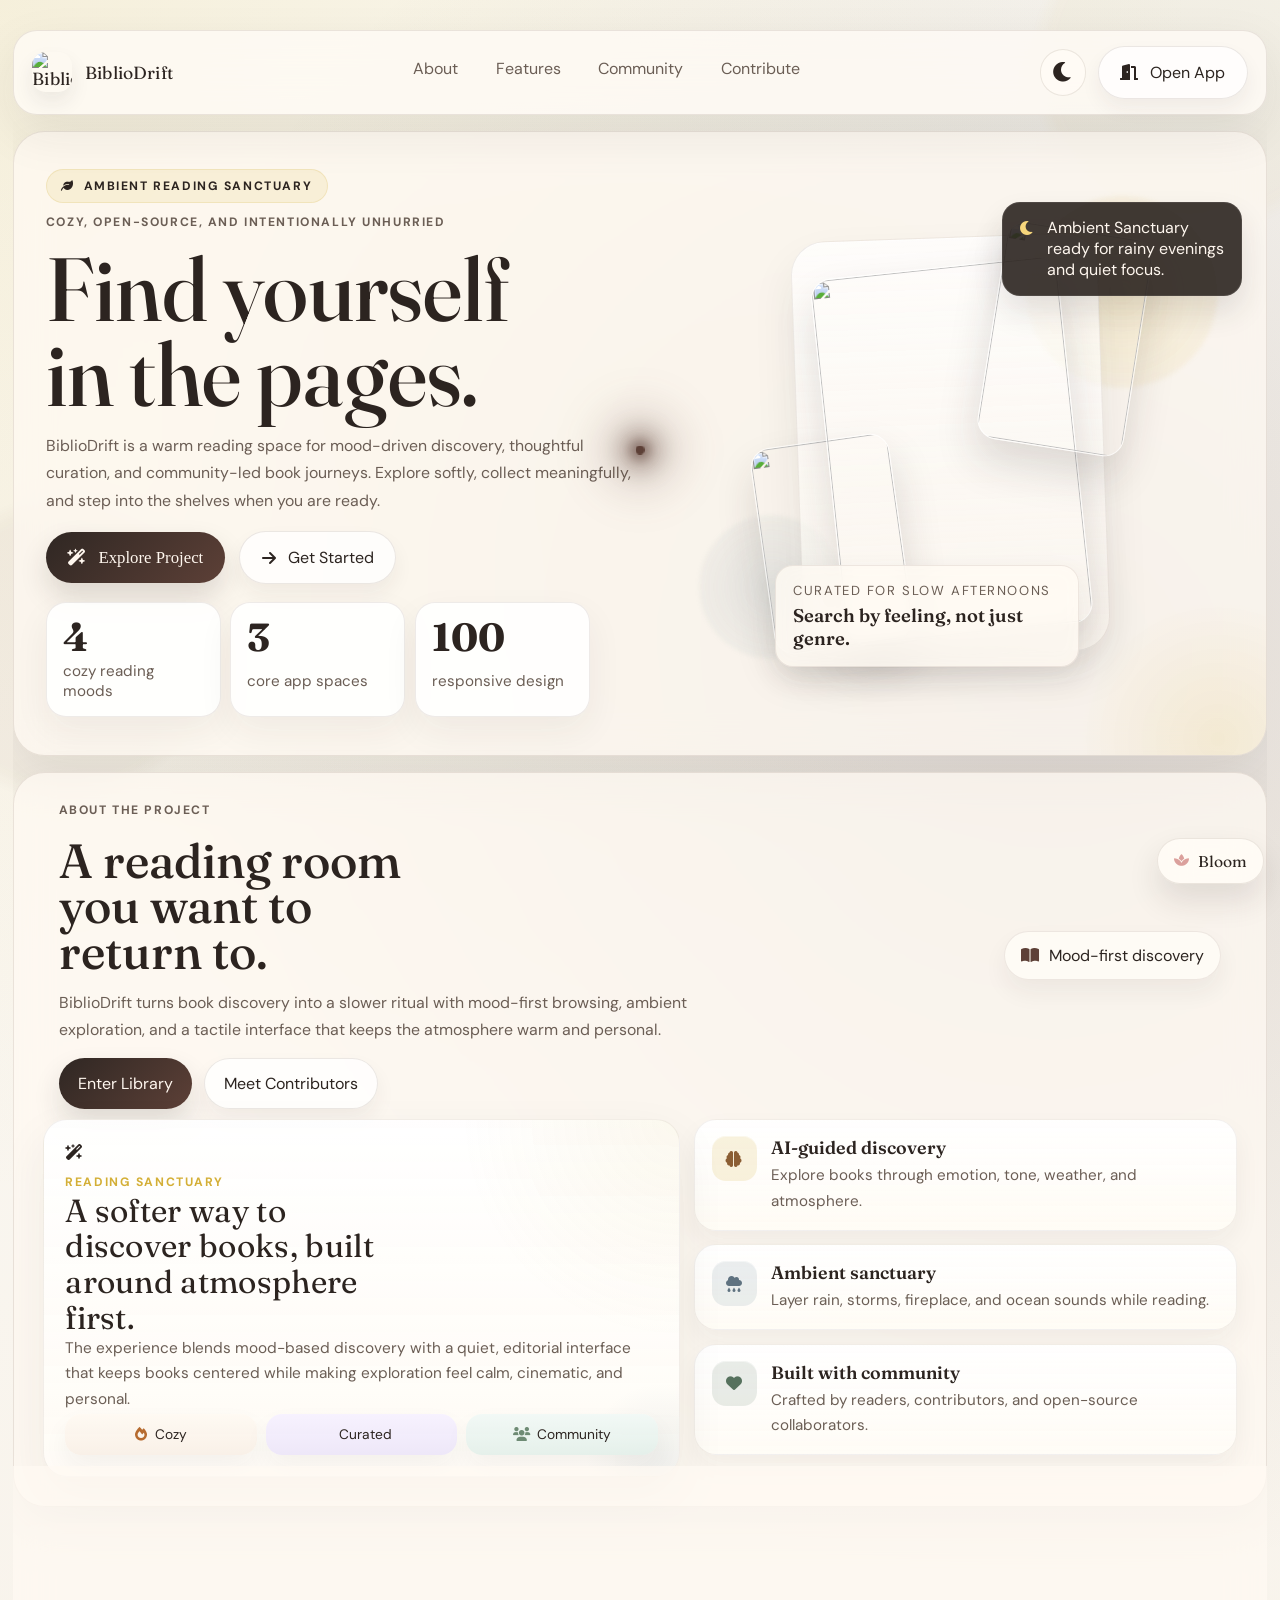
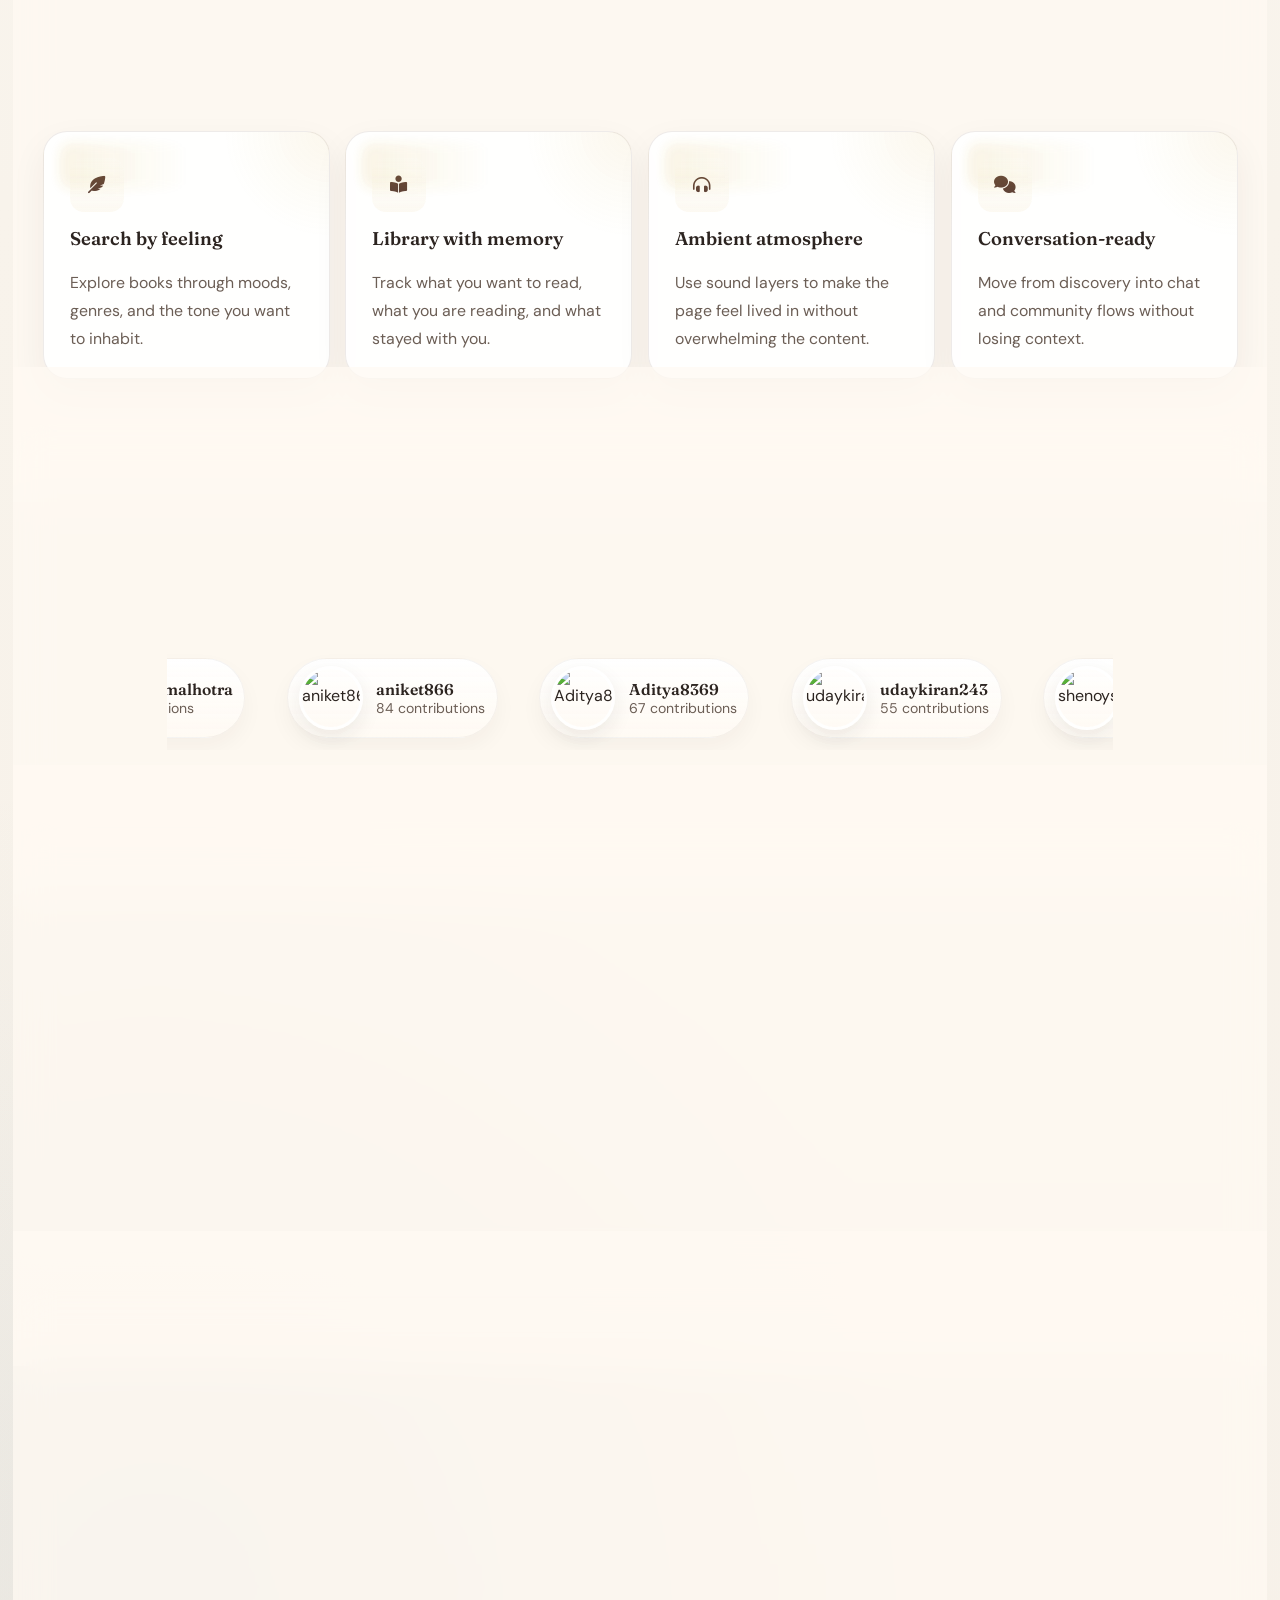
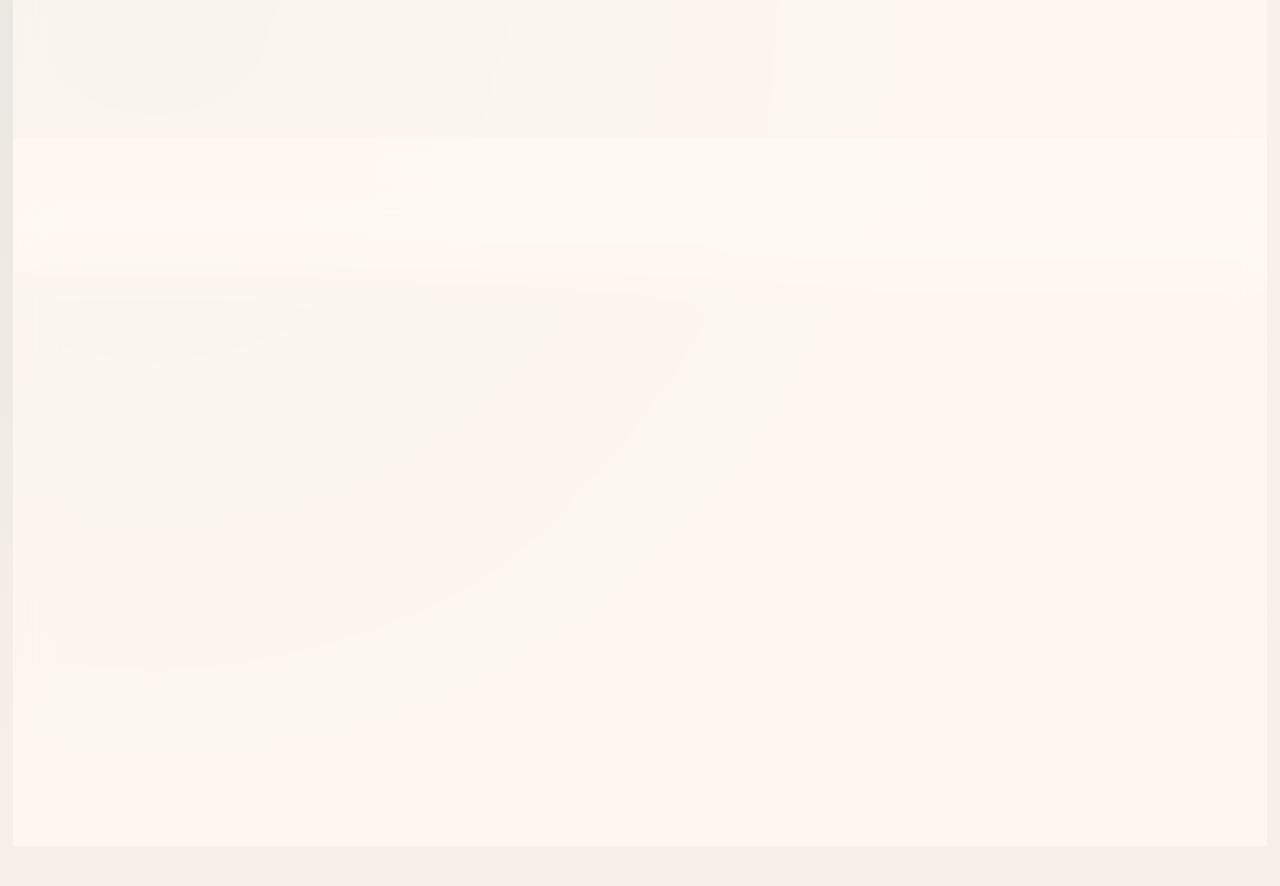
==== commit c19c19b4: "Merge branch 'main' into feature/footer" ====
--- a/frontend/pages/index.html
+++ b/frontend/pages/index.html
@@ -1920,6 +1920,10 @@
 </head>
 
 <body class="landing-page">
+    <div id="sc-glow-outer"></div>
+    <div id="sc-glow-mid"></div>
+    <div id="sc-glow-inner"></div>
+    <div id="sc-dot"></div>
     <div class="landing-shell">
         <header class="landing-header">
             <a class="landing-brand" href="index.html" aria-label="BiblioDrift home">
@@ -1954,7 +1958,7 @@
                         Explore softly, collect meaningfully, and step into the shelves when you are ready.
                     </p>
                     <div class="landing-cta-group">
-                        <a class="btn-primary landing-cta-primary app-link" href="index.html#discover-shelves"><i
+                        <a class="btn-primary landing-cta-primary app-link" href="app.html#discover-shelves"><i
                                 class="fa-solid fa-wand-magic-sparkles"></i> Explore Project</a>
                         <a class="btn-ghost app-link" href="app.html"><i class="fa-solid fa-arrow-right"></i> Get
                             Started</a>
@@ -2664,6 +2668,7 @@
 
     <script src="../js/theme-manager.js"></script>
     <script src="../js/landing-interactions.js"></script>
+    <script src="../js/ambient.js"></script>
 </body>
 
 </html>
--- a/frontend/css/style.css
+++ b/frontend/css/style.css
@@ -3,7 +3,8 @@
     --bg-color: #f9f7f2;
     --header-bg: rgba(249, 247, 242, 0.8);
     --text-main: #2c2420;
-    --text-muted: #6b5e55;
+    --text-muted: #4a3f35;
+    /* Darker for better contrast */
     --accent-gold: #d4af37;
     --wood-dark: #5d4037;
     --wood-light: #8d6e63;
@@ -36,6 +37,10 @@
     --book-height: 240px;
 
     --book-thick: 40px;
+
+    /* New Brand/UI Variables */
+    --border-radius-soft: 12px;
+    --shadow-hover: 0 15px 35px rgba(0, 0, 0, 0.15);
 }
 
 /* Fix: WCAG AA Contrast Floor - Issue #534 */
@@ -53,7 +58,8 @@
     --bg-color: #1e1a18;
     --header-bg: rgba(30, 26, 24, 0.85);
     --text-main: #e0d5cb;
-    --text-muted: #a89a8e;
+    --text-muted: #d5c7bc;
+    /* Lighter for better contrast on dark */
     --accent-gold: #fccb4e;
     --wood-dark: #3e2723;
     --wood-light: #5d4037;
@@ -65,6 +71,8 @@
     --input-border: rgba(255, 255, 255, 0.1);
     --book-bg: #2c2420;
     --paper-color: #e0d5cb;
+    /* Overrides */
+    --shadow-hover: 0 15px 45px rgba(0, 0, 0, 0.5);
     --nav-active-color: #fff2df;
     --nav-active-ring: rgba(255, 242, 223, 0.22);
     --surface-panel: rgba(19, 16, 14, 0.74);
@@ -81,6 +89,29 @@
     padding: 0;
 }
 
+/* Smooth core animation and hover transitions for interactive elements */
+button,
+input,
+select,
+textarea,
+.search-input,
+.action-btn,
+.suggestion-btn,
+.send-btn,
+.btn-primary,
+.close-modal-btn,
+.close-genre-modal,
+.genre-card,
+.book-rec-item {
+    transition:
+        background-color 0.25s ease,
+        color 0.25s ease,
+        border-color 0.25s ease,
+        box-shadow 0.25s ease,
+        transform 0.25s ease,
+        opacity 0.2s ease;
+}
+
 html {
     scroll-behavior: smooth;
     transition: background-color 0.4s ease, color 0.4s ease;
@@ -112,6 +143,8 @@
 
 [data-theme="night"] header {
     background: rgba(30, 26, 24, 0.85) !important;
+    backdrop-filter: blur(25px);
+    border-bottom: 1px solid rgba(255, 255, 255, 0.15);
 }
 
 [data-theme="night"] .search-input,
@@ -152,7 +185,7 @@
 
 /* --- Layout --- */
 header {
-    padding: 2rem 4rem;
+    padding: 1.5rem 4rem;
     display: flex;
     justify-content: space-between;
     align-items: center;
@@ -160,8 +193,11 @@
     top: 0;
     z-index: 100;
     background: var(--header-bg);
-    backdrop-filter: blur(10px);
-    transition: background-color 0.4s ease, color 0.4s ease, backdrop-filter 0.4s ease;
+    backdrop-filter: blur(25px);
+    -webkit-backdrop-filter: blur(25px);
+    border-bottom: 1px solid rgba(0, 0, 0, 0.15);
+    /* Subtly deeper bottom border */
+    transition: background-color 0.4s ease, color 0.4s ease, backdrop-filter 0.4s ease, border-color 0.4s ease;
 }
 
 .header-controls {
@@ -188,10 +224,15 @@
     color: var(--text-main);
 }
 
+.search-input:hover,
 .search-input:focus {
     background: var(--book-bg);
+    border-color: rgba(212, 175, 55, 0.35);
+}
+
+.search-input:focus {
     width: 300px;
-    box-shadow: var(--shadow-soft);
+    box-shadow: 0 0 0 4px rgba(212, 175, 55, 0.14);
 }
 
 .search-icon {
@@ -218,50 +259,32 @@
 
 .nav-links {
     display: flex;
-    align-items: center;
-    gap: 2rem;
+    flex-wrap: wrap;
+    gap: 1rem 2rem;
+    align-items: center;
 }
 
 .nav-links a {
     text-decoration: none;
     color: var(--text-muted);
-    position: relative;
-    display: inline-flex;
-    align-items: center;
-    justify-content: center;
-    min-height: 30px;
-    padding-bottom: 10px;
-    transition: color 0.25s ease;
+    transition: color 0.3s ease, border-color 0.3s ease, font-weight 0.3s ease;
+    display: inline-block;
+    border-bottom: 4px solid transparent;
+    padding-bottom: 8px;
 }
 
 .nav-links a:hover,
 .nav-links a.active {
-    color: var(--nav-active-color);
-}
-
-.nav-links a::after {
-    content: "";
-    position: absolute;
-    left: 50%;
-    bottom: 0;
-    width: 5px;
-    height: 5px;
-    border-radius: 50%;
-    background: var(--nav-active-color);
-    box-shadow: 0 0 0 3px var(--nav-active-ring);
-    opacity: 0;
-    transform: translateX(-50%) scale(0.35);
-    transition: opacity 0.22s ease, transform 0.22s ease;
-}
-
-.nav-links a:hover::after {
-    opacity: 0.45;
-    transform: translateX(-50%) scale(0.75);
-}
-
-.nav-links a.active::after {
-    opacity: 1;
-    transform: translateX(-50%) scale(1);
+    color: var(--text-main);
+    font-weight: 800;
+    border-bottom-color: var(--accent-gold);
+}
+
+/* Hide active underline if another link is hovered */
+.nav-links:hover a.active:not(:hover) {
+    border-bottom-color: transparent;
+    color: var(--text-muted);
+    font-weight: normal;
 }
 
 /* === ANIMATED HOVER TOOLTIPS FOR NAVIGATION (NEW) === */
@@ -280,6 +303,23 @@
 
 .tooltip:hover .tooltip-text {
     display: none;
+}
+
+/* Prevent tooltip from going off right edge for the last element */
+.nav-links .tooltip:last-child .tooltip-text {
+    left: auto;
+    right: 0;
+    transform: translateX(0%) scale(0.95) translateY(6px);
+}
+
+.nav-links .tooltip:last-child:hover .tooltip-text {
+    transform: translateX(0%) scale(1) translateY(0);
+}
+
+.nav-links .tooltip:last-child .tooltip-text::after {
+    left: auto;
+    right: 15px;
+    transform: rotate(45deg);
 }
 
 .tooltip-text i {
@@ -292,6 +332,37 @@
     margin: 0 auto;
     width: 100%;
     overflow-x: hidden;
+}
+
+/* Strong accessible focus states for keyboard navigation */
+button:focus-visible,
+.search-input:focus-visible,
+input:focus-visible,
+textarea:focus-visible,
+select:focus-visible,
+.action-btn:focus-visible,
+.suggestion-btn:focus-visible,
+.send-btn:focus-visible,
+.btn-primary:focus-visible,
+.close-modal-btn:focus-visible,
+.close-genre-modal:focus-visible,
+.genre-card:focus-visible,
+.book-rec-item:focus-visible {
+    outline: 3px solid rgba(212, 175, 55, 0.35);
+    outline-offset: 2px;
+}
+
+select,
+.dropdown {
+    transition: background-color 0.28s ease, border-color 0.28s ease, box-shadow 0.28s ease, color 0.28s ease;
+}
+
+select:focus,
+.dropdown:focus,
+input:focus,
+textarea:focus {
+    box-shadow: 0 0 0 4px rgba(212, 175, 55, 0.12);
+    border-color: rgba(212, 175, 55, 0.35);
 }
 
 /* --- Hero --- */
@@ -406,8 +477,9 @@
     height: 100%;
     backface-visibility: hidden;
     /* Hide back when front is clear */
-    border-radius: 4px 8px 8px 4px;
-    box-shadow: 5px 5px 15px rgba(0, 0, 0, 0.15);
+    border-radius: var(--border-radius-soft);
+    box-shadow: var(--shadow-soft);
+    transition: box-shadow 0.3s ease, transform 0.3s ease;
 }
 
 .book__face--front {
@@ -487,6 +559,11 @@
 /* Hover Effect: Pull out */
 .book-scene:hover .book:not(.flipped) {
     transform: translateZ(30px) translateY(-10px) rotateY(-10deg);
+    filter: drop-shadow(var(--shadow-hover));
+}
+
+.book-scene:hover .book__face {
+    box-shadow: var(--shadow-hover);
 }
 
 /* Glassmorphism Overlay (Quick view) */
@@ -527,10 +604,10 @@
 
 /* Read details Button */
 .read-details-btn {
-    background-color: #3e2723; 
+    background-color: #3e2723;
     color: #fffdf9;
     border: 1px solid var(--accent-gold);
-    padding: 6px 16px; 
+    padding: 6px 16px;
     border-radius: 6px;
     font-family: 'Playfair Display', 'Georgia', serif;
     font-size: 0.82rem;
@@ -538,12 +615,12 @@
     display: flex;
     align-items: center;
     justify-content: center;
-    gap: 6px; 
+    gap: 6px;
     margin: 8px auto 14px auto;
-    width: 96%; 
+    width: 96%;
     box-shadow: 0 3px 6px rgba(0, 0, 0, 0.15);
     transition: background-color 0.2s ease-in-out;
-    white-space: nowrap; 
+    white-space: nowrap;
 }
 
 .read-details-btn:hover {
@@ -1022,6 +1099,7 @@
     overflow-y: auto;
     animation: modalIn 0.4s cubic-bezier(0.175, 0.885, 0.32, 1.275);
     max-height: 90vh;
+    color: var(--text-main);
 }
 
 [data-theme="night"] .modal-content {
@@ -1118,13 +1196,13 @@
     padding: 1.2rem 1.5rem;
     border-radius: 12px;
     margin-top: 1.5rem;
-    box-shadow: 0 2px 8px rgba(0,0,0,0.03);
+    box-shadow: 0 2px 8px rgba(0, 0, 0, 0.03);
 }
 
 #modal-ai-note {
     font-family: "Georgia", serif;
     font-style: italic;
-    color: #4a3f35 !important; /* Dark brown for high contrast */
+    color: var(--text-main) !important;
     line-height: 1.6;
     font-size: 1.05rem;
     display: block;
@@ -1169,32 +1247,152 @@
     color: var(--text-main);
 }
 
+/* Theme-safe modal sub-elements */
+.modal-section-title,
+.purchase-header,
+.purchase-links-box,
+.emotion-tagging-section {
+    color: var(--text-main);
+}
+
+.emotion-tag {
+    display: inline-flex;
+    align-items: center;
+    gap: 5px;
+    padding: 5px 12px;
+    border-radius: 20px;
+    font-size: 0.82rem;
+    cursor: pointer;
+    border: 1px solid var(--control-border);
+    background: var(--surface-soft);
+    color: var(--text-main);
+    transition: all 0.2s ease;
+    margin: 3px 2px;
+}
+
+.emotion-tag:hover,
+.emotion-tag.active {
+    background: var(--accent-gold);
+    color: #2c2420;
+    border-color: var(--accent-gold);
+}
+
 .modal-actions {
     margin-top: auto;
     display: flex;
-    gap: 1rem;
+    gap: 0.75rem;
+    align-items: center;
+    justify-content: flex-end;
+    flex-wrap: wrap;
 }
 
 .btn-primary {
     background: var(--text-main);
     color: var(--bg-color);
     border: none;
-    padding: 1rem 2rem;
-    border-radius: 30px;
+    padding: 0.8rem 1.25rem;
+    min-height: 44px;
+    min-width: 140px;
+    border-radius: 12px;
     font-family: "Georgia", serif;
-    font-size: 1.1rem;
+    font-size: 1.05rem;
     cursor: pointer;
-    transition: all 0.3s;
-    display: flex;
-    align-items: center;
-    gap: 0.8rem;
+    transition: all 0.18s ease;
+    display: flex;
+    align-items: center;
+    gap: 0.6rem;
 }
 
 .btn-primary:hover {
     background: var(--accent-gold);
     color: #fff;
     transform: translateY(-2px);
-    box-shadow: 0 5px 15px rgba(0, 0, 0, 0.1);
+    box-shadow: 0 6px 20px rgba(0, 0, 0, 0.12);
+}
+
+/* Preview & Secondary buttons aligned with primary style */
+.btn-preview,
+.btn-secondary {
+    min-height: 44px;
+    min-width: 120px;
+    padding: 0.7rem 1rem;
+    border-radius: 12px;
+    display: inline-flex;
+    align-items: center;
+    gap: 0.6rem;
+    font-family: inherit;
+    font-size: 0.98rem;
+}
+
+.btn-preview {
+    background: transparent;
+    color: var(--text-main);
+    border: 2px solid var(--glass-border);
+}
+
+.btn-preview:hover {
+    background: rgba(212,175,55,0.08);
+    border-color: var(--accent-gold);
+}
+
+.btn-secondary {
+    background: transparent;
+    border: 1px solid var(--glass-border);
+    color: var(--text-main);
+}
+
+.btn-secondary:hover {
+    background: rgba(0,0,0,0.04);
+    transform: translateY(-1px);
+}
+
+/* Accessible focus outlines */
+.btn-primary:focus-visible,
+.btn-preview:focus-visible,
+.btn-secondary:focus-visible {
+    outline: 3px solid rgba(212,175,55,0.18);
+    outline-offset: 3px;
+}
+
+/* Make Add to Library button visually match the Preview button */
+#modal-add-btn {
+    min-height: 44px;
+    min-width: 140px;
+    padding: 0.8rem 1.25rem;
+    border-radius: 12px;
+    display: inline-flex;
+    align-items: center;
+    gap: 0.6rem;
+    background: transparent;
+    border: 2px solid var(--glass-border);
+    color: var(--text-main);
+    font-family: inherit;
+    font-size: 1rem;
+    cursor: pointer;
+    transition: all 0.18s ease;
+}
+
+#modal-add-btn:hover {
+    background: rgba(212,175,55,0.06);
+    border-color: var(--accent-gold);
+    transform: translateY(-1px);
+}
+
+/* When the book is already in the library show a filled accent state */
+#modal-add-btn.library-remove-btn {
+    background: linear-gradient(135deg, var(--accent-gold), #e6c44a);
+    color: var(--wood-dark);
+    border-color: var(--accent-gold);
+    box-shadow: 0 8px 28px rgba(212,175,55,0.18);
+}
+
+#modal-add-btn.library-remove-btn:hover {
+    transform: translateY(-2px);
+}
+
+#modal-add-btn:focus-visible {
+    outline: 3px solid rgba(212,175,55,0.18);
+    outline-offset: 3px;
 }
 
 /* Responsive Modal */
@@ -1847,8 +2045,8 @@
 
 /* ===== GENRE SECTION STYLES ===== */
 .genre-grid {
-display: grid;
-   
+    display: grid;
+
     grid-template-columns: repeat(auto-fill, minmax(180px, 1fr));
     gap: 1.25rem;
     padding: 2rem 0.5rem
@@ -2008,6 +2206,7 @@
     box-shadow: 0 25px 80px rgba(0, 0, 0, 0.3);
     display: flex;
     flex-direction: column;
+    color: var(--text-main);
 }
 
 .genre-modal-header {
@@ -2027,19 +2226,45 @@
 }
 
 .close-genre-modal {
-    background: none;
-    border: none;
+    width: 44px;
+    height: 44px;
+    background: transparent;
+    border: 1px solid transparent;
     font-size: 1.5rem;
-    color: var(--text-main);
+    color: var(--text-muted, rgba(0, 0, 0, 0.6));
     cursor: pointer;
-    padding: 0.5rem;
+    padding: 0;
+    line-height: 1;
     border-radius: 50%;
-    transition: all 0.2s ease;
+    flex-shrink: 0;
+    aspect-ratio: 1 / 1;
+    display: flex;
+    align-items: center;
+    justify-content: center;
+    transition: all 0.25s cubic-bezier(0.25, 0.46, 0.45, 0.94);
 }
 
 .close-genre-modal:hover {
-    background: rgba(0, 0, 0, 0.1);
-    transform: rotate(90deg);
+    background-color: rgba(220, 53, 69, 0.08);
+    color: #c9302c;
+    transform: scale(1.04);
+}
+
+.close-genre-modal:active {
+    transform: scale(0.96);
+}
+
+[data-theme="night"] .close-genre-modal {
+    background-color: transparent;
+    border: 1px solid transparent;
+    color: rgba(255, 255, 255, 0.7);
+}
+
+[data-theme="night"] .close-genre-modal:hover {
+    background-color: rgba(255, 99, 104, 0.12);
+    border-color: rgba(255, 99, 104, 0.25);
+    color: #ffb3b3;
+    transform: scale(1.04);
 }
 
 .genre-modal-body {
@@ -2506,17 +2731,17 @@
 
 .tooltip-title {
     font-family: 'Playfair Display', serif;
-    font-size: 1.1rem;
-    font-weight: 600;
+    font-size: 1.25rem;
+    font-weight: 700;
     color: var(--text-main);
     margin-bottom: 0.25rem;
     line-height: 1.3;
 }
 
 .tooltip-author {
-    font-size: 0.9rem;
+    font-size: 1rem;
     color: var(--text-muted);
-    font-style: italic;
+    font-weight: 500;
     margin-bottom: 0.5rem;
 }
 
@@ -2609,28 +2834,48 @@
 
 .modal-close-btn {
     position: absolute;
-    top: 10px;
-    right: 10px;
+    top: 15px;
+    right: 15px;
     width: 36px;
     height: 36px;
-    font-size: 1rem;
     border-radius: 50%;
-    background: var(--glass-bg);
-    border: 1px solid var(--glass-border);
+    flex-shrink: 0;
+    aspect-ratio: 1 / 1;
+    display: flex;
+    align-items: center;
+    justify-content: center;
+    padding: 0;
+    font-size: 1.25rem;
+    line-height: 1;
     cursor: pointer;
-    display: flex;
-    align-items: center;
-    justify-content: center;
-    font-size: 1.5rem;
-    color: var(--text-muted);
-    transition: all 0.3s ease;
-    z-index: 10;
+    z-index: 100;
+    transition: all 0.25s cubic-bezier(0.25, 0.46, 0.45, 0.94);
+    background-color: transparent;
+    border: 1px solid transparent; 
+    color: var(--text-muted, rgba(0, 0, 0, 0.6));
 }
 
 .modal-close-btn:hover {
-    background: var(--accent-gold);
-    color: white;
-    transform: rotate(90deg);
+    background-color: rgba(220, 53, 69, 0.08);
+    color: #c9302c;
+    transform: scale(1.04);
+}
+
+.modal-close-btn:active {
+    transform: scale(0.96);
+}
+
+[data-theme="night"] .modal-close-btn {
+    background-color: transparent;
+    border: 1px solid transparent;
+    color: rgba(255, 255, 255, 0.7);
+}
+
+[data-theme="night"] .modal-close-btn:hover {
+    background-color: rgba(255, 99, 104, 0.12);
+    border-color: rgba(255, 99, 104, 0.25);
+    color: #ffb3b3;
+    transform: scale(1.04);
 }
 
 .book-detail-grid {
@@ -2957,97 +3202,111 @@
     }
 
     .spine-author {
-    .ai-insight-box,
-    .purchase-links-box,
-    .price-tracker-section,
-    .reading-progress-tracker,
-    .book-reviews-section,
-    .shelf-selection-row {
-        background: var(--surface-soft);
-        border: 1px solid var(--glass-border);
-        border-radius: 20px;
-        padding: 1rem 1.1rem;
-        box-shadow: 0 10px 24px rgba(0, 0, 0, 0.05);
-    }
-    .ai-insight-box {
-        position: relative;
-        overflow: hidden;
-        margin-top: 0.25rem;
-    }
-    .ai-insight-box::before {
-        content: "";
-        position: absolute;
-        inset: 0;
-        border-radius: inherit;
-        background: linear-gradient(135deg, rgba(212, 175, 55, 0.08), transparent 45%);
-        pointer-events: none;
-    }
-    .ai-header,
-    .purchase-header,
-    .price-tracker-header,
-    .progress-tracker-header {
-        display: inline-flex;
-        align-items: center;
-        gap: 0.6rem;
-        margin-bottom: 0.85rem;
-        padding: 0.35rem 0.8rem;
-        border-radius: 999px;
-        background: rgba(212, 175, 55, 0.12);
-        color: var(--accent-gold);
-        font-size: 0.85rem;
-        font-weight: 700;
-        letter-spacing: 0.03em;
-    }
-    .purchase-links-container {
-        display: flex;
-        flex-wrap: wrap;
-        gap: 0.5rem;
-    }
-    .purchase-links-container a,
-    .purchase-link-btn {
-        border-radius: 999px !important;
-        transition: transform 0.2s ease, box-shadow 0.2s ease, opacity 0.2s ease;
-    }
-    .purchase-links-container a:hover,
-    .purchase-link-btn:hover {
-        transform: translateY(-2px);
-        box-shadow: 0 8px 18px rgba(0, 0, 0, 0.12);
-    }
-    .price-tracker-section {
-        padding-top: 1rem;
-    }
-    .price-tracker-section input[type="number"] {
-        width: 100%;
-        padding: 0.75rem 0.95rem 0.75rem 2rem;
-        border-radius: 14px;
-        border: 1px solid var(--control-border);
-        background: var(--control-hover);
-        color: var(--text-main);
-        transition: border-color 0.2s ease, box-shadow 0.2s ease, background-color 0.2s ease;
-    }
-    .price-tracker-section input[type="number"]:focus {
-        outline: none;
-        border-color: var(--accent-gold);
-        box-shadow: 0 0 0 4px var(--control-focus-ring);
-    }
-    .price-tracker-section button,
-    .progress-save-btn,
-    .progress-mode-btn {
-        border-radius: 999px;
-    }
-    .shelf-selection-row {
-        gap: 0.65rem;
-        align-items: stretch;
-        position: relative;
-    }
-    .library-select-label {
-        font-family: "Georgia", serif;
-        font-size: 0.9rem;
-        color: var(--text-muted);
-        font-weight: 700;
-        text-transform: uppercase;
-        letter-spacing: 0.04em;
-    }
+
+        .ai-insight-box,
+        .purchase-links-box,
+        .price-tracker-section,
+        .reading-progress-tracker,
+        .book-reviews-section,
+        .shelf-selection-row {
+            background: var(--surface-soft);
+            border: 1px solid var(--glass-border);
+            border-radius: 20px;
+            padding: 1rem 1.1rem;
+            box-shadow: 0 10px 24px rgba(0, 0, 0, 0.05);
+        }
+
+        .ai-insight-box {
+            position: relative;
+            overflow: hidden;
+            margin-top: 0.25rem;
+        }
+
+        .ai-insight-box::before {
+            content: "";
+            position: absolute;
+            inset: 0;
+            border-radius: inherit;
+            background: linear-gradient(135deg, rgba(212, 175, 55, 0.08), transparent 45%);
+            pointer-events: none;
+        }
+
+        .ai-header,
+        .purchase-header,
+        .price-tracker-header,
+        .progress-tracker-header {
+            display: inline-flex;
+            align-items: center;
+            gap: 0.6rem;
+            margin-bottom: 0.85rem;
+            padding: 0.35rem 0.8rem;
+            border-radius: 999px;
+            background: rgba(212, 175, 55, 0.12);
+            color: var(--accent-gold);
+            font-size: 0.85rem;
+            font-weight: 700;
+            letter-spacing: 0.03em;
+        }
+
+        .purchase-links-container {
+            display: flex;
+            flex-wrap: wrap;
+            gap: 0.5rem;
+        }
+
+        .purchase-links-container a,
+        .purchase-link-btn {
+            border-radius: 999px !important;
+            transition: transform 0.2s ease, box-shadow 0.2s ease, opacity 0.2s ease;
+        }
+
+        .purchase-links-container a:hover,
+        .purchase-link-btn:hover {
+            transform: translateY(-2px);
+            box-shadow: 0 8px 18px rgba(0, 0, 0, 0.12);
+        }
+
+        .price-tracker-section {
+            padding-top: 1rem;
+        }
+
+        .price-tracker-section input[type="number"] {
+            width: 100%;
+            padding: 0.75rem 0.95rem 0.75rem 2rem;
+            border-radius: 14px;
+            border: 1px solid var(--control-border);
+            background: var(--control-hover);
+            color: var(--text-main);
+            transition: border-color 0.2s ease, box-shadow 0.2s ease, background-color 0.2s ease;
+        }
+
+        .price-tracker-section input[type="number"]:focus {
+            outline: none;
+            border-color: var(--accent-gold);
+            box-shadow: 0 0 0 4px var(--control-focus-ring);
+        }
+
+        .price-tracker-section button,
+        .progress-save-btn,
+        .progress-mode-btn {
+            border-radius: 999px;
+        }
+
+        .shelf-selection-row {
+            gap: 0.65rem;
+            align-items: stretch;
+            position: relative;
+        }
+
+        .library-select-label {
+            font-family: "Georgia", serif;
+            font-size: 0.9rem;
+            color: var(--text-muted);
+            font-weight: 700;
+            text-transform: uppercase;
+            letter-spacing: 0.04em;
+        }
+
         display: none;
     }
 
@@ -3457,16 +3716,26 @@
     height: 12px;
     border-radius: 6px;
     overflow: hidden;
-    background: rgba(0,0,0,0.1);
+    background: rgba(0, 0, 0, 0.1);
     margin-bottom: 1rem;
 }
 
 .progress-segment {
     transition: width 1s ease-out;
 }
-.progress-segment.finished { background: var(--accent-gold); }
-.progress-segment.current { background: var(--wood-light); }
-.progress-segment.want { background: var(--text-muted); opacity: 0.7; }
+
+.progress-segment.finished {
+    background: var(--accent-gold);
+}
+
+.progress-segment.current {
+    background: var(--wood-light);
+}
+
+.progress-segment.want {
+    background: var(--text-muted);
+    opacity: 0.7;
+}
 
 .progress-legend {
     display: flex;
@@ -3475,9 +3744,24 @@
     color: var(--text-muted);
 }
 
-.legend-finished { color: var(--accent-gold); font-size: 0.6rem; margin-right: 4px; }
-.legend-current { color: var(--wood-light); font-size: 0.6rem; margin-right: 4px; }
-.legend-want { color: var(--text-muted); opacity: 0.7; font-size: 0.6rem; margin-right: 4px; }
+.legend-finished {
+    color: var(--accent-gold);
+    font-size: 0.6rem;
+    margin-right: 4px;
+}
+
+.legend-current {
+    color: var(--wood-light);
+    font-size: 0.6rem;
+    margin-right: 4px;
+}
+
+.legend-want {
+    color: var(--text-muted);
+    opacity: 0.7;
+    font-size: 0.6rem;
+    margin-right: 4px;
+}
 
 .profile-content {
     max-width: 1200px;
@@ -3545,6 +3829,7 @@
 /* ===== ENHANCED FOOTER STYLES ===== */
 .main-footer {
     background: var(--card-bg);
+    background-color: #ffdd6c;
     /* Use card-bg for better contrast in dark mode */
     border-top: 1px solid var(--glass-border);
     padding: 3rem 2rem 1rem;
@@ -3731,30 +4016,7 @@
     pointer-events: auto;
 }
 
-#modal-close-btn {
-    position: absolute;
-    top: 10px;
-    right: 10px;
-    background: rgba(255, 255, 255, 0.1);
-    border: 1px solid rgba(255, 255, 255, 0.2);
-    color: #fff;
-    width: 32px;
-    height: 32px;
-    border-radius: 50%;
-    font-size: 0.9rem;
-    cursor: pointer;
-    z-index: 2005;
-    transition: all 0.3s ease;
-    pointer-events: auto;
-    display: flex;
-    align-items: center;
-    justify-content: center;
-}
-
-#modal-close-btn:hover {
-    background: rgba(255, 255, 255, 0.25);
-    transform: rotate(90deg);
-}
+
 
 .book-expanded-layout {
     display: flex;
@@ -4231,14 +4493,7 @@
         max-height: 300px;
     }
 
-    #modal-close-btn {
-        top: 15px;
-        right: 15px;
-        background: rgba(0, 0, 0, 0.5);
-        /* Contrast on white if scrolled */
-        position: fixed;
-        /* Keep it visible */
-    }
+
 }
 
 /* 404 Page Styles */
@@ -4814,7 +5069,7 @@
     /* Prepare for animated entrance */
     opacity: 0;
     transform: translateY(8px) scale(0.995);
-    transition: opacity 260ms cubic-bezier(.2,.9,.3,1), transform 260ms cubic-bezier(.2,.9,.3,1);
+    transition: opacity 260ms cubic-bezier(.2, .9, .3, 1), transform 260ms cubic-bezier(.2, .9, .3, 1);
     z-index: 10002;
 }
 
@@ -4881,6 +5136,7 @@
 .ambient-panel .volume-control .range-wrap input[type="range"]::-webkit-slider-thumb {
     transform: translateY(2px) !important;
 }
+
 .ambient-panel .volume-control .range-wrap input[type="range"]::-moz-range-thumb {
     transform: translateY(2px) !important;
 }
@@ -4900,7 +5156,7 @@
     left: 0;
     right: 0;
     height: 6px;
-    background: rgba(0,0,0,0.12);
+    background: rgba(0, 0, 0, 0.12);
     border-radius: 999px;
     top: 50%;
     transform: translateY(-50%);
@@ -4917,7 +5173,7 @@
     transform: translateY(-50%);
     z-index: 2;
     width: 50%;
-    transition: width 240ms cubic-bezier(.2,1,.22,1);
+    transition: width 240ms cubic-bezier(.2, 1, .22, 1);
 }
 
 .ambient-panel .volume-control .range-wrap input[type="range"] {
@@ -4929,7 +5185,8 @@
 
 /* Profile-specific nudge: align the track/fill and thumb better on profile layout */
 .profile-page .ambient-panel .volume-control .range-wrap {
-    padding-top: 2px; /* small spacing to shift input area down slightly */
+    padding-top: 2px;
+    /* small spacing to shift input area down slightly */
 }
 
 .profile-page .ambient-panel .volume-control .range-wrap .range-track,
@@ -4981,7 +5238,7 @@
 
 .slider {
     border-radius: 999px;
-    background-color: rgba(68,68,68,0.9);
+    background-color: rgba(68, 68, 68, 0.9);
 }
 
 .slider:before {
@@ -4993,30 +5250,38 @@
 
 /* Smooth transitions for switches */
 .slider {
-    transition: background-color 200ms cubic-bezier(.2,.9,.3,1);
+    transition: background-color 200ms cubic-bezier(.2, .9, .3, 1);
 }
 
 .slider:before {
-    transition: transform 200ms cubic-bezier(.2,.9,.3,1), box-shadow 200ms;
-}
-
-input:checked + .slider {
+    transition: transform 200ms cubic-bezier(.2, .9, .3, 1), box-shadow 200ms;
+}
+
+input:checked+.slider {
     background-color: var(--accent-gold);
 }
 
-input:checked + .slider:before {
+input:checked+.slider:before {
     transform: translateX(18px);
 }
 
 /* Quick pop when a toggle is enabled */
-input:checked + .slider {
-    animation: togglePop 220ms cubic-bezier(.2,.9,.3,1);
+input:checked+.slider {
+    animation: togglePop 220ms cubic-bezier(.2, .9, .3, 1);
 }
 
 @keyframes togglePop {
-    0% { transform: scale(0.96); }
-    60% { transform: scale(1.04); }
-    100% { transform: scale(1); }
+    0% {
+        transform: scale(0.96);
+    }
+
+    60% {
+        transform: scale(1.04);
+    }
+
+    100% {
+        transform: scale(1);
+    }
 }
 
 /* Staggered fade-in for options when panel opens */
@@ -5024,16 +5289,34 @@
 .ambient-panel.active .volume-control {
     opacity: 0;
     transform: translateY(6px);
-    animation: optionFade 360ms cubic-bezier(.2,.9,.3,1) forwards;
-}
-.ambient-panel.active .ambient-option:nth-child(1) { animation-delay: 0.06s; }
-.ambient-panel.active .ambient-option:nth-child(2) { animation-delay: 0.12s; }
-.ambient-panel.active .ambient-option:nth-child(3) { animation-delay: 0.18s; }
-.ambient-panel.active .ambient-option:nth-child(4) { animation-delay: 0.24s; }
-.ambient-panel.active .volume-control { animation-delay: 0.3s; }
+    animation: optionFade 360ms cubic-bezier(.2, .9, .3, 1) forwards;
+}
+
+.ambient-panel.active .ambient-option:nth-child(1) {
+    animation-delay: 0.06s;
+}
+
+.ambient-panel.active .ambient-option:nth-child(2) {
+    animation-delay: 0.12s;
+}
+
+.ambient-panel.active .ambient-option:nth-child(3) {
+    animation-delay: 0.18s;
+}
+
+.ambient-panel.active .ambient-option:nth-child(4) {
+    animation-delay: 0.24s;
+}
+
+.ambient-panel.active .volume-control {
+    animation-delay: 0.3s;
+}
 
 @keyframes optionFade {
-    to { opacity: 1; transform: translateY(0); }
+    to {
+        opacity: 1;
+        transform: translateY(0);
+    }
 }
 
 /* Button press micro-interaction */
@@ -5046,8 +5329,8 @@
 }
 
 /* Accessible focus for switches */
-.switch input:focus-visible + .slider {
-    box-shadow: 0 0 0 4px rgba(212,175,55,0.16);
+.switch input:focus-visible+.slider {
+    box-shadow: 0 0 0 4px rgba(212, 175, 55, 0.16);
 }
 
 /* Volume slider styling */
@@ -5055,10 +5338,10 @@
     -webkit-appearance: none;
     width: 130px;
     height: 6px;
-    background-color: rgba(0,0,0,0.12);
+    background-color: rgba(0, 0, 0, 0.12);
     /* Use a solid gold background-image and size it with --ambient-fill for reliable Chrome rendering */
     background-image: linear-gradient(to right, var(--accent-gold), var(--accent-gold));
-    background-size: calc(var(--ambient-fill,50) * 1%) 100%;
+    background-size: calc(var(--ambient-fill, 50) * 1%) 100%;
     background-repeat: no-repeat;
     border-radius: 999px;
     outline: none;
@@ -5070,39 +5353,39 @@
     height: 18px;
     background: var(--accent-gold);
     border-radius: 50%;
-    box-shadow: 0 2px 6px rgba(0,0,0,0.25);
+    box-shadow: 0 2px 6px rgba(0, 0, 0, 0.25);
     cursor: pointer;
 }
 
 /* Ensure base thumb has a transition so scaling animates smoothly on all pages */
 .ambient-panel input[type="range"]::-webkit-slider-thumb {
-    transition: transform 260ms cubic-bezier(.2,1,.22,1), box-shadow 260ms ease !important;
+    transition: transform 260ms cubic-bezier(.2, 1, .22, 1), box-shadow 260ms ease !important;
     transform-origin: center center;
     transform: scale(1) !important;
 }
 
 /* Animated track fill and thumb pop when volume changes */
 .ambient-panel input[type="range"] {
-    background: linear-gradient(90deg, var(--accent-gold) var(--ambient-fill,50%), rgba(0,0,0,0.12) var(--ambient-fill,50%));
+    background: linear-gradient(90deg, var(--accent-gold) var(--ambient-fill, 50%), rgba(0, 0, 0, 0.12) var(--ambient-fill, 50%));
     background-size: 100% 100%;
     background-repeat: no-repeat;
-    transition: background 360ms cubic-bezier(.2,1,.22,1);
+    transition: background 360ms cubic-bezier(.2, 1, .22, 1);
 }
 
 .ambient-panel input.volume-animate::-webkit-slider-thumb {
     transform: scale(1.12) !important;
-    transition: transform 360ms cubic-bezier(.2,1,.22,1) !important;
+    transition: transform 360ms cubic-bezier(.2, 1, .22, 1) !important;
 }
 
 /* Also ensure the base Firefox thumb transitions */
 .ambient-panel input[type="range"]::-moz-range-thumb {
-    transition: transform 260ms cubic-bezier(.2,1,.22,1), box-shadow 260ms ease;
+    transition: transform 260ms cubic-bezier(.2, 1, .22, 1), box-shadow 260ms ease;
     transform-origin: center center;
 }
 
 .ambient-panel input.volume-animate::-moz-range-thumb {
     transform: scale(1.12);
-    transition: transform 360ms cubic-bezier(.2,1,.22,1);
+    transition: transform 360ms cubic-bezier(.2, 1, .22, 1);
 }
 
 /* Fallback for Firefox: smooth track color via background */
@@ -5130,9 +5413,9 @@
     appearance: none;
     width: 120px;
     height: 6px;
-    background-color: rgba(0,0,0,0.12) !important;
+    background-color: rgba(0, 0, 0, 0.12) !important;
     background-image: linear-gradient(to right, var(--accent-gold), var(--accent-gold)) !important;
-    background-size: calc(var(--ambient-fill,50) * 1%) 100% !important;
+    background-size: calc(var(--ambient-fill, 50) * 1%) 100% !important;
     background-repeat: no-repeat !important;
     border-radius: 999px;
     outline: none;
@@ -5146,13 +5429,14 @@
 .library-page .ambient-panel input[type="range"]::-webkit-slider-thumb {
     -webkit-appearance: none;
     appearance: none;
-    margin-top: -6px; /* center the larger thumb */
+    margin-top: -6px;
+    /* center the larger thumb */
     width: 18px;
     height: 18px;
     background: var(--accent-gold);
     border-radius: 50%;
-    box-shadow: 0 3px 8px rgba(0,0,0,0.25);
-    border: 3px solid rgba(255,255,255,0.8);
+    box-shadow: 0 3px 8px rgba(0, 0, 0, 0.25);
+    border: 3px solid rgba(255, 255, 255, 0.8);
     cursor: pointer;
 }
 
@@ -5166,8 +5450,8 @@
     height: 18px;
     background: var(--accent-gold);
     border-radius: 50%;
-    box-shadow: 0 3px 8px rgba(0,0,0,0.25);
-    border: 3px solid rgba(255,255,255,0.8);
+    box-shadow: 0 3px 8px rgba(0, 0, 0, 0.25);
+    border: 3px solid rgba(255, 255, 255, 0.8);
     cursor: pointer;
 }
 
@@ -5181,10 +5465,12 @@
     min-width: 0 !important;
     height: 6px !important;
 }
+
 .library-page .ambient-panel input[type="range"]::-webkit-slider-thumb {
     width: 18px !important;
     height: 18px !important;
 }
+
 .library-page .ambient-panel input[type="range"]::-moz-range-thumb {
     width: 18px !important;
     height: 18px !important;
@@ -5196,9 +5482,9 @@
     appearance: none;
     width: 120px;
     height: 6px;
-    background-color: rgba(0,0,0,0.12) !important;
+    background-color: rgba(0, 0, 0, 0.12) !important;
     background-image: linear-gradient(to right, var(--accent-gold), var(--accent-gold)) !important;
-    background-size: calc(var(--ambient-fill,50) * 1%) 100% !important;
+    background-size: calc(var(--ambient-fill, 50) * 1%) 100% !important;
     background-repeat: no-repeat !important;
     border-radius: 999px;
     outline: none;
@@ -5219,8 +5505,8 @@
     height: 18px;
     background: var(--accent-gold);
     border-radius: 50%;
-    box-shadow: 0 3px 8px rgba(0,0,0,0.25);
-    border: 3px solid rgba(255,255,255,0.8);
+    box-shadow: 0 3px 8px rgba(0, 0, 0, 0.25);
+    border: 3px solid rgba(255, 255, 255, 0.8);
     cursor: pointer;
 }
 
@@ -5234,8 +5520,8 @@
     height: 18px;
     background: var(--accent-gold);
     border-radius: 50%;
-    box-shadow: 0 3px 8px rgba(0,0,0,0.25);
-    border: 3px solid rgba(255,255,255,0.8);
+    box-shadow: 0 3px 8px rgba(0, 0, 0, 0.25);
+    border: 3px solid rgba(255, 255, 255, 0.8);
     cursor: pointer;
 }
 
@@ -5250,7 +5536,7 @@
     appearance: none !important;
     width: 120px !important;
     height: 6px !important;
-    background: linear-gradient(90deg, var(--accent-gold) 50%, rgba(0,0,0,0.12) 50%) !important;
+    background: linear-gradient(90deg, var(--accent-gold) 50%, rgba(0, 0, 0, 0.12) 50%) !important;
     border-radius: 999px !important;
     outline: none !important;
     min-height: 0 !important;
@@ -5266,8 +5552,8 @@
     height: 18px !important;
     background: var(--accent-gold) !important;
     border-radius: 50% !important;
-    box-shadow: 0 3px 8px rgba(0,0,0,0.25) !important;
-    border: 3px solid rgba(255,255,255,0.8) !important;
+    box-shadow: 0 3px 8px rgba(0, 0, 0, 0.25) !important;
+    border: 3px solid rgba(255, 255, 255, 0.8) !important;
     cursor: pointer !important;
 }
 
@@ -5277,8 +5563,8 @@
     height: 18px !important;
     background: var(--accent-gold) !important;
     border-radius: 50% !important;
-    box-shadow: 0 3px 8px rgba(0,0,0,0.25) !important;
-    border: 3px solid rgba(255,255,255,0.8) !important;
+    box-shadow: 0 3px 8px rgba(0, 0, 0, 0.25) !important;
+    border: 3px solid rgba(255, 255, 255, 0.8) !important;
     cursor: pointer !important;
 }
 
@@ -5326,89 +5612,316 @@
 input:checked+.slider:before {
     transform: translateX(14px);
 }
-html, body {
-  cursor: url("data:image/svg+xml;utf8,<svg xmlns='http://www.w3.org/2000/svg' width='32' height='32' viewBox='0 0 24 24'><path fill='%23cca43b' d='M4.42 20.58a1 1 0 0 0 1.41 0L15.24 11.2l-2.44-2.44L3.42 18.17a1 1 0 0 0 0 1.41zM17.36 9.08l-2.44-2.44 2.12-2.12a2 2 0 0 1 2.83 0l1.77 1.77a2 2 0 0 1 0 2.83z'/><path stroke='%23cca43b' stroke-width='1.5' d='M2 22l4-1'/></svg>") 0 24, auto !important;
-}
+
+.bookseller-note-card {
+    margin-top: 1.5rem;
+    padding: 1.4rem;
+    border-radius: 20px;
+    background: rgba(255, 255, 255, 0.05);
+    border: 1px solid var(--glass-border);
+    backdrop-filter: blur(14px);
+    box-shadow:
+        0 8px 30px rgba(0, 0, 0, 0.12);
+    transition:
+        transform 0.3s ease,
+        box-shadow 0.3s ease;
+}
+
+.bookseller-note-card:hover {
+    transform: translateY(-2px);
+    box-shadow:
+        0 12px 40px rgba(0, 0, 0, 0.18);
+}
+
+.bookseller-note-header {
+    display: flex;
+    justify-content: space-between;
+    align-items: center;
+    gap: 0.8rem;
+    margin-bottom: 1rem;
+    flex-wrap: wrap;
+}
+
+.bookseller-note-label {
+    font-family: 'Playfair Display', serif;
+    color: var(--accent-gold);
+    font-size: 1rem;
+    letter-spacing: 0.3px;
+}
+
+.bookseller-note-text {
+    color: var(--text-secondary);
+    line-height: 1.9;
+    font-size: 0.97rem;
+    font-style: italic;
+}
+
+
+.bookseller-context-hint {
+    margin-top: 1rem;
+    font-size: 0.78rem;
+    opacity: 0.7;
+    letter-spacing: 0.4px;
+    color: var(--text-muted);
+}
+
+.immersive-mood-badge {
+    display: inline-flex;
+    align-items: center;
+    gap: 0.45rem;
+    padding: 0.4rem 0.8rem;
+    border-radius: 999px;
+    background: rgba(212, 175, 55, 0.12);
+    border: 1px solid rgba(212, 175, 55, 0.25);
+    color: var(--accent-gold);
+    font-size: 0.78rem;
+    font-weight: 500;
+}
+
+.fade-in-note {
+    animation: immersiveFade 0.45s ease;
+}
+
+@keyframes immersiveFade {
+    from {
+        opacity: 0;
+        transform: translateY(12px);
+    }
+
+    to {
+        opacity: 1;
+        transform: translateY(0);
+    }
+}
+
+html,
+body {
+    cursor: url("data:image/svg+xml;utf8,<svg xmlns='http://www.w3.org/2000/svg' width='32' height='32' viewBox='0 0 24 24'><path fill='%23cca43b' d='M4.42 20.58a1 1 0 0 0 1.41 0L15.24 11.2l-2.44-2.44L3.42 18.17a1 1 0 0 0 0 1.41zM17.36 9.08l-2.44-2.44 2.12-2.12a2 2 0 0 1 2.83 0l1.77 1.77a2 2 0 0 1 0 2.83z'/><path stroke='%23cca43b' stroke-width='1.5' d='M2 22l4-1'/></svg>") 0 24, auto !important;
+}
+
 *:hover {
-  cursor: pointer !important; 
-  cursor: url("data:image/svg+xml;utf8,<svg xmlns='http://www.w3.org/2000/svg' width='32' height='32' viewBox='0 0 24 24'><path fill='%23ffca3a' d='M4.42 20.58a1 1 0 0 0 1.41 0L15.24 11.2l-2.44-2.44L3.42 18.17a1 1 0 0 0 0 1.41zM17.36 9.08l-2.44-2.44 2.12-2.12a2 2 0 0 1 2.83 0l1.77 1.77a2 2 0 0 1 0 2.83z'/><path stroke='%23ffca3a' stroke-width='1.5' d='M2 22l4-1'/></svg>") 0 24, pointer !important;
+    cursor: url("data:image/svg+xml;utf8,<svg xmlns='http://www.w3.org/2000/svg' width='32' height='32' viewBox='0 0 24 24'><path fill='%23ffca3a' d='M4.42 20.58a1 1 0 0 0 1.41 0L15.24 11.2l-2.44-2.44L3.42 18.17a1 1 0 0 0 0 1.41zM17.36 9.08l-2.44-2.44 2.12-2.12a2 2 0 0 1 2.83 0l1.77 1.77a2 2 0 0 1 0 2.83z'/><path stroke='%23ffca3a' stroke-width='1.5' d='M2 22l4-1'/></svg>") 0 24, pointer !important;
 }
 
 #sc-glow-outer,
 #sc-glow-mid,
 #sc-glow-inner,
 #sc-dot {
-  position: fixed;
-  pointer-events: none;
-  border-radius: 50%;
-  transform: translate(-50%, -50%);
-  will-change: left, top;
+    position: fixed;
+    pointer-events: none;
+    border-radius: 50%;
+    transform: translate(-50%, -50%);
+    will-change: left, top;
 }
 
 #sc-glow-outer {
-  width: 120px; height: 120px;
-  background: radial-gradient(circle, rgba(93,64,55,0.25) 0%, transparent 70%);
-  filter: blur(18px);
-  mix-blend-mode: normal;
-  z-index: 99996;
-}
+    width: 120px;
+    height: 120px;
+    background: radial-gradient(circle, rgba(93, 64, 55, 0.25) 0%, transparent 70%);
+    filter: blur(18px);
+    mix-blend-mode: normal;
+    z-index: 99996;
+}
+
 #sc-glow-mid {
-  width: 60px; height: 60px;
-  background: radial-gradient(circle, rgba(93,64,55,0.40) 0%, rgba(93,64,55,0.15) 50%, transparent 75%);
-  filter: blur(8px);
-  mix-blend-mode: normal;
-  z-index: 99997;
-}
+    width: 60px;
+    height: 60px;
+    background: radial-gradient(circle, rgba(93, 64, 55, 0.40) 0%, rgba(93, 64, 55, 0.15) 50%, transparent 75%);
+    filter: blur(8px);
+    mix-blend-mode: normal;
+    z-index: 99997;
+}
+
 #sc-glow-inner {
-  width: 24px; height: 24px;
-  background: radial-gradient(circle, rgba(93,64,55,0.60) 0%, transparent 100%);
-  filter: blur(4px);
-  mix-blend-mode: normal;
-  z-index: 99998;
-}
+    width: 24px;
+    height: 24px;
+    background: radial-gradient(circle, rgba(93, 64, 55, 0.60) 0%, transparent 100%);
+    filter: blur(4px);
+    mix-blend-mode: normal;
+    z-index: 99998;
+}
+
 #sc-dot {
-  width: 9px; height: 9px;
-  background: #5d4037;
-  opacity: 1;
-  z-index: 99999;
+    width: 9px;
+    height: 9px;
+    background: #5d4037;
+    opacity: 1;
+    z-index: 99999;
 }
 
 [data-theme="night"] #sc-glow-outer {
-  background: radial-gradient(circle, rgba(212,184,150,0.12) 4%, transparent 70%);
-  mix-blend-mode: normal;
-}
+    background: radial-gradient(circle, rgba(212, 184, 150, 0.12) 4%, transparent 70%);
+    mix-blend-mode: normal;
+}
+
 [data-theme="night"] #sc-glow-mid {
-  background: radial-gradient(circle, rgba(212,184,150,0.25) 0%, rgba(212,184,150,0.07) 50%, transparent 75%);
-  mix-blend-mode: normal;
-}
+    background: radial-gradient(circle, rgba(212, 184, 150, 0.25) 0%, rgba(212, 184, 150, 0.07) 50%, transparent 75%);
+    mix-blend-mode: normal;
+}
+
 [data-theme="night"] #sc-glow-inner {
-  background: radial-gradient(circle, rgba(212,184,150,0.5) 0%, transparent 75%);
-  mix-blend-mode: normal;
-}
+    background: radial-gradient(circle, rgba(212, 184, 150, 0.5) 0%, transparent 75%);
+    mix-blend-mode: normal;
+}
+
 [data-theme="night"] #sc-dot {
-  background: #D4B896;
+    background: #D4B896;
 }
 
 @media (hover: none) {
-  #sc-glow-outer, #sc-glow-mid, #sc-glow-inner, #sc-dot { display: none; }
+
+    #sc-glow-outer,
+    #sc-glow-mid,
+    #sc-glow-inner,
+    #sc-dot {
+        display: none;
+    }
 }
 
 .sc-sparkle {
-  position: fixed;
-  pointer-events: none;
-  z-index: 99995;
-  transform: translate(-50%, -50%);
-  animation: sc-pop 0.8s ease-out forwards;
+    position: fixed;
+    pointer-events: none;
+    z-index: 99995;
+    transform: translate(-50%, -50%);
+    animation: sc-pop 0.8s ease-out forwards;
 }
 
 @keyframes sc-pop {
-  0%   { opacity: 1;   transform: translate(-50%, -50%) scale(1); }
-  60%  { opacity: 0.7; }
-  100% { opacity: 0;   transform: translate(calc(-50% + var(--dx)), calc(-50% + var(--dy))) scale(0.15); }
+    0% {
+        opacity: 1;
+        transform: translate(-50%, -50%) scale(1);
+    }
+
+    60% {
+        opacity: 0.7;
+    }
+
+    100% {
+        opacity: 0;
+        transform: translate(calc(-50% + var(--dx)), calc(-50% + var(--dy))) scale(0.15);
+    }
+}
+
+body {
+    cursor: none;
+}
+
+@media (hover: none) {
+    body {
+        cursor: auto;
+    }
 }
 
 body { cursor: none; }
 @media (hover: none) { body { cursor: auto; } }
+
+/* Enhanced Empty State */
+.library-empty-state {
+    display: flex;
+    flex-direction: column;
+    align-items: center;
+    justify-content: center;
+    min-height: 400px;
+    padding: 3rem 1.5rem;
+    text-align: center;
+    animation: fadeInUp 0.6s ease-out;
+}
+
+@keyframes fadeInUp {
+    from {
+        opacity: 0;
+        transform: translateY(30px);
+    }
+    to {
+        opacity: 1;
+        transform: translateY(0);
+    }
+}
+
+/* SVG Illustration */
+.empty-state-illustration {
+    margin-bottom: 2rem;
+}
+
+.empty-shelf-svg {
+    filter: drop-shadow(0 4px 12px rgba(0,0,0,0.1));
+}
+
+/* Floating animation for book */
+.floating-book {
+    animation: float 3s ease-in-out infinite;
+    transform-origin: center;
+}
+
+@keyframes float {
+    0%, 100% { transform: translateY(0px); }
+    50% { transform: translateY(-10px); }
+}
+
+/* Sparkle animations */
+.sparkle {
+    animation: sparkle 2s ease-in-out infinite;
+}
+
+.sparkle-1 { animation-delay: 0s; }
+.sparkle-2 { animation-delay: 0.6s; }
+.sparkle-3 { animation-delay: 1.2s; }
+
+@keyframes sparkle {
+    0%, 100% { opacity: 0; transform: scale(0); }
+    50% { opacity: 1; transform: scale(1); }
+}
+
+/* Typography */
+.empty-state-title {
+    font-family: 'Playfair Display', serif;
+    font-size: 1.75rem;
+    font-weight: 600;
+    color: var(--text-primary);
+    margin-bottom: 0.75rem;
+    line-height: 1.3;
+}
+
+.empty-state-description {
+    font-size: 1rem;
+    color: var(--text-muted);
+    max-width: 400px;
+    margin-bottom: 2rem;
+    line-height: 1.6;
+}
+
+/* CTA Button Enhancement */
+.library-empty-link {
+    display: inline-flex;
+    align-items: center;
+    gap: 0.5rem;
+    padding: 0.875rem 1.75rem;
+    font-size: 1rem;
+    font-weight: 600;
+    transition: all 0.3s ease;
+    box-shadow: 0 4px 12px rgba(192, 145, 70, 0.2);
+}
+
+.library-empty-link:hover {
+    transform: translateY(-2px);
+    box-shadow: 0 6px 20px rgba(192, 145, 70, 0.3);
+}
+
+.library-empty-link i {
+    font-size: 1.1rem;
+}
+
+/* Responsive */
+@media (max-width: 768px) {
+    .empty-state-title {
+        font-size: 1.5rem;
+    }
+
+    .empty-shelf-svg {
+        width: 150px;
+        height: 150px;
+    }
+}
 /* ============================================================
    AMBIENT VOLUME SLIDER — SINGLE SOURCE OF TRUTH
    Replace ALL existing slider/range rules in style.css with this block.
@@ -5441,9 +5954,11 @@
 .ambient-panel .volume-control .range-wrap {
     position: relative;
     width: 100%;
-    height: 18px;          /* fixed height — track and thumb share this axis */
-    display: flex;
-    align-items: center;   /* vertically centers the <input> */
+    height: 18px;
+    /* fixed height — track and thumb share this axis */
+    display: flex;
+    align-items: center;
+    /* vertically centers the <input> */
 }
 
 /* 3. Track and fill — absolutely positioned, vertically centred */
@@ -5466,7 +5981,8 @@
 
 .ambient-panel .volume-control .range-wrap .range-fill {
     background: var(--accent-gold);
-    width: 50%;            /* JS will update this dynamically */
+    width: 50%;
+    /* JS will update this dynamically */
     transition: width 240ms cubic-bezier(.2, 1, .22, 1);
     z-index: 2;
 }
@@ -5481,7 +5997,8 @@
     position: relative;
     z-index: 3;
     width: 100% !important;
-    height: 18px !important;   /* matches .range-wrap height */
+    height: 18px !important;
+    /* matches .range-wrap height */
     min-height: 0 !important;
     min-width: 0 !important;
     background: transparent !important;
@@ -5516,10 +6033,12 @@
     border: 3px solid rgba(255, 255, 255, 0.85) !important;
     box-shadow: 0 2px 8px rgba(0, 0, 0, 0.3) !important;
     cursor: pointer !important;
-    margin-top: -6px !important;   /* (18px thumb - 6px track) / 2 = 6px */
-    transform: none !important;    /* kill any conflicting translateY */
+    margin-top: -6px !important;
+    /* (18px thumb - 6px track) / 2 = 6px */
+    transform: none !important;
+    /* kill any conflicting translateY */
     transition: transform 260ms cubic-bezier(.2, 1, .22, 1),
-                box-shadow 260ms ease !important;
+        box-shadow 260ms ease !important;
 }
 
 /* Thumb hover */
@@ -5596,9 +6115,11 @@
 .ambient-panel .volume-control .range-wrap {
     position: relative;
     width: 100%;
-    height: 18px;          /* fixed height — track and thumb share this axis */
-    display: flex;
-    align-items: center;   /* vertically centers the <input> */
+    height: 18px;
+    /* fixed height — track and thumb share this axis */
+    display: flex;
+    align-items: center;
+    /* vertically centers the <input> */
 }
 
 /* 3. Track and fill — absolutely positioned, vertically centred */
@@ -5621,7 +6142,8 @@
 
 .ambient-panel .volume-control .range-wrap .range-fill {
     background: var(--accent-gold);
-    width: 50%;            /* JS will update this dynamically */
+    width: 50%;
+    /* JS will update this dynamically */
     transition: width 240ms cubic-bezier(.2, 1, .22, 1);
     z-index: 2;
 }
@@ -5636,7 +6158,8 @@
     position: relative;
     z-index: 3;
     width: 100% !important;
-    height: 18px !important;   /* matches .range-wrap height */
+    height: 18px !important;
+    /* matches .range-wrap height */
     min-height: 0 !important;
     min-width: 0 !important;
     background: transparent !important;
@@ -5671,10 +6194,12 @@
     border: 3px solid rgba(255, 255, 255, 0.85) !important;
     box-shadow: 0 2px 8px rgba(0, 0, 0, 0.3) !important;
     cursor: pointer !important;
-    margin-top: -6px !important;   /* (18px thumb - 6px track) / 2 = 6px */
-    transform: none !important;    /* kill any conflicting translateY */
+    margin-top: -6px !important;
+    /* (18px thumb - 6px track) / 2 = 6px */
+    transform: none !important;
+    /* kill any conflicting translateY */
     transition: transform 260ms cubic-bezier(.2, 1, .22, 1),
-                box-shadow 260ms ease !important;
+        box-shadow 260ms ease !important;
 }
 
 /* Thumb hover */
@@ -5729,3 +6254,561 @@
     --header-bg: var(--theme-bg) !important;
     --accent-gold: var(--theme-accent) !important;
 }
+
+/* === AI CHATBOT WIDGET === */
+.chatbot-widget {
+    position: fixed;
+    bottom: 30px;
+    left: 30px;
+    /* Moved to bottom-left to avoid overlap with back-to-top and ambient sanctuary */
+    z-index: 10000;
+    font-family: "Georgia", serif;
+}
+
+.chatbot-toggle-btn {
+    width: 60px;
+    height: 60px;
+    border-radius: 50%;
+    background: var(--accent-gold);
+    color: var(--wood-dark);
+    border: none;
+    font-size: 1.5rem;
+    cursor: pointer;
+    box-shadow: var(--shadow-hover);
+    transition: transform 0.3s ease, box-shadow 0.3s ease;
+    display: flex;
+    align-items: center;
+    justify-content: center;
+}
+
+.chatbot-toggle-btn:hover {
+    transform: scale(1.1);
+    box-shadow: 0 10px 25px rgba(212, 175, 55, 0.4);
+}
+
+.chatbot-window {
+    position: absolute;
+    bottom: 80px;
+    left: 0;
+    width: 350px;
+    max-width: calc(100vw - 40px);
+    background: var(--book-bg);
+    border-radius: var(--border-radius-soft);
+    box-shadow: var(--shadow-hover);
+    border: 1px solid var(--glass-border);
+    display: flex;
+    flex-direction: column;
+    overflow: hidden;
+    transition: all 0.3s ease;
+    transform-origin: bottom left;
+    opacity: 1;
+    transform: scale(1);
+}
+
+.chatbot-window.hidden {
+    opacity: 0;
+    transform: scale(0.8);
+    pointer-events: none;
+}
+
+.chatbot-header {
+    background: var(--header-bg);
+    backdrop-filter: blur(10px);
+    padding: 15px;
+    display: flex;
+    justify-content: space-between;
+    align-items: center;
+    border-bottom: 1px solid var(--glass-border);
+}
+
+.chatbot-bot-info {
+    display: flex;
+    align-items: center;
+    gap: 10px;
+}
+
+.chatbot-avatar {
+    width: 40px;
+    height: 40px;
+    border-radius: 50%;
+    background: var(--accent-gold);
+    color: var(--wood-dark);
+    display: flex;
+    align-items: center;
+    justify-content: center;
+    font-size: 1.2rem;
+}
+
+.chatbot-name-status h4 {
+    margin: 0;
+    font-family: "Playfair Display", serif;
+    color: var(--text-main);
+    font-size: 1.1rem;
+}
+
+.chatbot-status {
+    font-size: 0.8rem;
+    color: var(--text-muted);
+    font-style: italic;
+}
+
+.chatbot-close-btn {
+    background: none;
+    border: none;
+    color: var(--text-muted);
+    cursor: pointer;
+    font-size: 1.2rem;
+    transition: color 0.2s;
+}
+
+.chatbot-close-btn:hover {
+    color: var(--text-main);
+}
+
+.chatbot-messages {
+    height: 350px;
+    overflow-y: auto;
+    padding: 15px;
+    display: flex;
+    flex-direction: column;
+    gap: 10px;
+    background: var(--bg-color);
+}
+
+.chat-message {
+    max-width: 80%;
+    padding: 10px 14px;
+    border-radius: 14px;
+    font-size: 0.95rem;
+    line-height: 1.4;
+}
+
+.bot-message {
+    align-self: flex-start;
+    background: var(--book-bg);
+    color: var(--text-main);
+    border: 1px solid var(--glass-border);
+    border-bottom-left-radius: 4px;
+}
+
+.user-message {
+    align-self: flex-end;
+    background: var(--wood-dark);
+    color: var(--paper-color);
+    border-bottom-right-radius: 4px;
+}
+
+.chatbot-input-area {
+    padding: 15px;
+    display: flex;
+    gap: 10px;
+    background: var(--header-bg);
+    border-top: 1px solid var(--glass-border);
+}
+
+.chatbot-input-area input {
+    flex: 1;
+    padding: 10px 15px;
+    border: 1px solid var(--input-border);
+    border-radius: 20px;
+    background: var(--input-bg);
+    color: var(--text-main);
+    font-family: "Georgia", serif;
+    outline: none;
+}
+
+.chatbot-input-area input:focus {
+    border-color: var(--accent-gold);
+}
+
+.chatbot-send-btn {
+    width: 40px;
+    height: 40px;
+    border-radius: 50%;
+    background: var(--accent-gold);
+    color: var(--wood-dark);
+    border: none;
+    cursor: pointer;
+    display: flex;
+    align-items: center;
+    justify-content: center;
+    transition: transform 0.2s;
+}
+
+.chatbot-send-btn:hover {
+    transform: scale(1.1);
+}
+
+@media (max-width: 768px) {
+    .chatbot-window {
+        bottom: 70px;
+        width: calc(100vw - 40px);
+        left: -10px;
+    }
+}
+
+/* ===== ENHANCED DROPDOWN MENUS (Library Filter & Sort) ===== */
+.sort-controls {
+    display: flex;
+    justify-content: center;
+    gap: 1.5rem;
+    margin: 2rem 0;
+    flex-wrap: wrap;
+}
+
+.filter-group {
+    display: flex;
+    align-items: center;
+    gap: 0.75rem;
+    background: var(--glass-bg);
+    border: 1px solid rgba(0, 0, 0, 0.15);
+    /* Match new navbar border */
+    border-radius: 12px;
+    /* Soft border radii */
+    padding: 0.5rem 1rem;
+    box-shadow: var(--shadow-soft);
+    backdrop-filter: blur(10px);
+    transition: border-color 0.3s ease, box-shadow 0.3s ease, transform 0.3s ease;
+}
+
+[data-theme="night"] .filter-group {
+    border: 1px solid rgba(255, 255, 255, 0.15);
+}
+
+.filter-group:hover {
+    border-color: var(--accent-gold);
+    box-shadow: var(--shadow-hover);
+    transform: translateY(-2px);
+}
+
+.filter-group i {
+    color: var(--accent-gold);
+}
+
+.sort-select {
+    background: transparent;
+    border: none;
+    color: var(--text-main);
+    font-family: "Georgia", serif;
+    font-size: 1rem;
+    outline: none;
+    cursor: pointer;
+    appearance: none;
+    padding-right: 1.5rem;
+    background-image: url("data:image/svg+xml;charset=US-ASCII,%3Csvg%20xmlns%3D%22http%3A%2F%2Fwww.w3.org%2F2000%2Fsvg%22%20width%3D%22292.4%22%20height%3D%22292.4%22%3E%3Cpath%20fill%3D%22%232c2420%22%20d%3D%22M287%2069.4a17.6%2017.6%200%200%200-13-5.4H18.4c-5%200-9.3%201.8-12.9%205.4A17.6%2017.6%200%200%200%200%2082.2c0%205%201.8%209.3%205.4%2012.9l128%20127.9c3.6%203.6%207.8%205.4%2012.8%205.4s9.2-1.8%2012.8-5.4L287%2095c3.5-3.5%205.4-7.8%205.4-12.8%200-5-1.9-9.2-5.5-12.8z%22%2F%3E%3C%2Fsvg%3E");
+    background-repeat: no-repeat;
+    background-position: right 0.2rem top 50%;
+    background-size: 0.65rem auto;
+}
+
+[data-theme="night"] .sort-select {
+    background-image: url("data:image/svg+xml;charset=US-ASCII,%3Csvg%20xmlns%3D%22http%3A%2F%2Fwww.w3.org%2F2000%2Fsvg%22%20width%3D%22292.4%22%20height%3D%22292.4%22%3E%3Cpath%20fill%3D%22%23e0d5cb%22%20d%3D%22M287%2069.4a17.6%2017.6%200%200%200-13-5.4H18.4c-5%200-9.3%201.8-12.9%205.4A17.6%2017.6%200%200%200%200%2082.2c0%205%201.8%209.3%205.4%2012.9l128%20127.9c3.6%203.6%207.8%205.4%2012.8%205.4s9.2-1.8%2012.8-5.4L287%2095c3.5-3.5%205.4-7.8%205.4-12.8%200-5-1.9-9.2-5.5-12.8z%22%2F%3E%3C%2Fsvg%3E");
+}
+
+.sort-select option {
+    background: var(--bg-color);
+    color: var(--text-main);
+}
+.custom-auth-bg {
+    background: linear-gradient(to bottom right, #f8fafc, #dbeafe);
+    min-height: 100vh;
+}
+
+.auth-btn {
+    transition: all 0.3s ease;
+}
+
+.auth-btn:hover {
+    transform: scale(1.03);
+    background: #1e3a8a;
+    box-shadow: 0 8px 20px rgba(30, 58, 138, 0.3);
+}
+
+html[data-theme="night"] .tooltip-author,
+body.night-mode .tooltip-author {
+    color: #cccccc !important;
+}
+
+
+.footer-logo {
+  height: 40px;
+  width: auto;
+}
+
+.logo {
+  display: flex;
+  align-items: center;
+  gap: 0.6rem;
+  font-size: 1.3rem;
+  font-weight: bold;
+}
+
+.main-footer {
+ 
+  padding: 4rem 2rem 1rem;
+}
+
+.footer-container {
+  display: grid;
+  grid-template-columns: repeat(auto-fit, minmax(220px, 1fr));
+  gap: 2rem;
+}
+
+.footer-container a {
+ 
+  text-decoration: none;
+  transition: color 0.3s ease;
+}
+
+
+
+.social-icons {
+  display: flex;
+  gap: 1rem;
+}
+
+.footer-bottom {
+  text-align: center;
+  margin-top: 3rem;
+  padding-top: 1rem;
+  border-top: 1px solid #374151;
+}
+/* =========================
+   Reader Perspectives
+========================= */
+.reader-perspectives {
+  padding: 4rem 2rem;
+  background: var(--bg-color);
+}
+
+.perspective-grid {
+  display: grid;
+  grid-template-columns: repeat(auto-fit, minmax(300px, 1fr));
+  gap: 2rem;
+  margin-top: 2rem;
+}
+
+.perspective-card {
+  background: var(--book-bg);
+  padding: 2rem;
+  border-radius: 12px;
+  box-shadow: var(--shadow-soft);
+  border: 1px solid var(--glass-border);
+}
+
+.perspective-user {
+  display: flex;
+  align-items: center;
+  gap: 1rem;
+  margin-bottom: 1rem;
+}
+
+.avatar-circle {
+  width: 50px;
+  height: 50px;
+  border-radius: 50%;
+  background: var(--accent-gold);
+  display: flex;
+  align-items: center;
+  justify-content: center;
+  font-size: 1.5rem;
+}
+
+.stars {
+  color: var(--accent-gold);
+  margin: 0;
+  letter-spacing: 2px;
+}
+
+.perspective-text {
+  font-style: italic;
+  line-height: 1.6;
+  color: var(--text-muted);
+}
+
+/* PR 881 - Centering Fixes for Library Icons */
+.book__face--back .book-actions .btn-icon i,
+.library-actions-group button i {
+    font-size: 16px !important;
+    width: 16px;
+    height: 16px;
+    display: inline-flex;
+    align-items: center;
+    justify-content: center;
+}
+
+.book__face--back .book-actions .btn-icon {
+    width: 32px;
+    height: 32px;
+    padding: 0;
+    display: inline-flex;
+    align-items: center;
+    justify-content: center;
+}
+
+.library-actions-group button {
+    padding: 0.5rem 1rem;
+    display: inline-flex;
+    align-items: center;
+    justify-content: center;
+    gap: 0.5rem;
+}
+
+/* --- Reading Mood Quiz --- */
+.reading-mood-quiz {
+    padding: 4rem 2rem;
+    margin-bottom: 4rem;
+    display: flex;
+    justify-content: center;
+}
+
+.quiz-container {
+    background: var(--surface-panel);
+    backdrop-filter: blur(10px);
+    -webkit-backdrop-filter: blur(10px);
+    border: 1px solid var(--glass-border);
+    border-radius: var(--radius-panel);
+    padding: 3rem;
+    max-width: 800px;
+    width: 100%;
+    box-shadow: var(--shadow-panel);
+    text-align: center;
+}
+
+.quiz-container h2 {
+    font-family: "Playfair Display", serif;
+    font-size: 2.5rem;
+    color: var(--text-main);
+    margin-bottom: 0.5rem;
+    font-style: italic;
+}
+
+.quiz-container > p {
+    color: var(--text-muted);
+    font-size: 1.1rem;
+    margin-bottom: 2.5rem;
+}
+
+.quiz-question {
+    text-align: left;
+    margin-bottom: 2rem;
+}
+
+.quiz-question h3 {
+    font-size: 1.2rem;
+    color: var(--text-main);
+    margin-bottom: 1rem;
+    font-weight: 600;
+}
+
+.quiz-options {
+    display: flex;
+    flex-wrap: wrap;
+    gap: 0.8rem;
+}
+
+.quiz-options button {
+    background: transparent;
+    border: 1px solid var(--input-border);
+    color: var(--text-muted);
+    padding: 0.6rem 1.2rem;
+    border-radius: 20px;
+    font-family: "Georgia", serif;
+    font-size: 0.95rem;
+    cursor: pointer;
+    transition: all 0.3s ease;
+}
+
+.quiz-options button:hover {
+    background: var(--glass-bg);
+    border-color: var(--accent-gold);
+    color: var(--text-main);
+}
+
+.quiz-options button.selected {
+    background: var(--accent-gold);
+    color: var(--wood-dark);
+    border-color: var(--accent-gold);
+    font-weight: bold;
+    transform: scale(1.05);
+    box-shadow: 0 4px 10px rgba(212, 175, 55, 0.3);
+}
+
+.generate-tags-btn {
+    background: var(--text-main);
+    color: var(--bg-color);
+    border: none;
+    padding: 1rem 2rem;
+    border-radius: 30px;
+    font-family: "Georgia", serif;
+    font-size: 1.1rem;
+    cursor: pointer;
+    transition: all 0.3s;
+    margin-top: 1rem;
+    width: 100%;
+    max-width: 300px;
+}
+
+.generate-tags-btn:hover:not(:disabled) {
+    background: var(--accent-gold);
+    color: #fff;
+    transform: translateY(-2px);
+    box-shadow: 0 5px 15px rgba(0,0,0,0.1);
+}
+
+.generate-tags-btn:disabled {
+    opacity: 0.5;
+    cursor: not-allowed;
+}
+
+.quiz-results {
+    margin-top: 3rem;
+    padding-top: 2rem;
+    border-top: 1px dashed var(--glass-border);
+}
+
+.quiz-results h3 {
+    font-family: "Playfair Display", serif;
+    font-size: 1.5rem;
+    color: var(--text-main);
+    margin-bottom: 1rem;
+}
+
+.mood-tags {
+    display: flex;
+    flex-wrap: wrap;
+    justify-content: center;
+    gap: 0.8rem;
+    margin-bottom: 1.5rem;
+}
+
+.mood-tags span {
+    background: var(--glass-bg);
+    border: 1px solid var(--accent-gold);
+    color: var(--accent-gold);
+    padding: 0.5rem 1rem;
+    border-radius: 20px;
+    font-size: 0.9rem;
+    font-weight: bold;
+    letter-spacing: 0.5px;
+    text-transform: uppercase;
+}
+
+.retake-quiz-btn {
+    background: transparent;
+    border: 1px solid var(--text-muted);
+    color: var(--text-muted);
+    padding: 0.6rem 1.5rem;
+    border-radius: 20px;
+    font-family: "Georgia", serif;
+    font-size: 0.9rem;
+    cursor: pointer;
+    transition: all 0.3s;
+}
+
+.retake-quiz-btn:hover {
+    color: var(--text-main);
+    border-color: var(--text-main);
+}
+
+
--- a/frontend/css/style-responsive.css
+++ b/frontend/css/style-responsive.css
@@ -5,12 +5,14 @@
     --book-width: 180px;
     --book-height: 280px;
 }
+
 /* Universal Mobile-First Improvements */
 * {
     -webkit-tap-highlight-color: transparent;
 }
 
-html, body {
+html,
+body {
     max-width: 100%;
     overflow-x: hidden;
 }
@@ -23,13 +25,17 @@
 }
 
 /* Better touch targets on mobile */
-button, a, input {
+button,
+a,
+input {
     min-height: 44px;
     min-width: 44px;
 }
 
 @media (max-width: 768px) {
-    button, a {
+
+    button,
+    a {
         min-height: 48px;
         min-width: 48px;
     }
@@ -101,6 +107,7 @@
 
 /* --- Mobile Breakpoint (max-width: 768px) --- */
 @media (max-width: 768px) {
+
     /* Adjust global variables for book sizes */
     :root {
         --book-width: 130px;
@@ -117,8 +124,8 @@
     /* Header Stack Layout */
     header {
         flex-direction: column;
-        padding: 0.5rem; 
-        gap: 0.5rem; 
+        padding: 0.5rem;
+        gap: 0.5rem;
         height: auto;
         position: sticky;
         top: 0;
@@ -142,11 +149,9 @@
     .nav-links {
         display: flex;
         flex-direction: column;
-        align-items: center; 
-        font-size: 14px;
-        flex-wrap: wrap;
-        justify-content: center;
-        gap: 0.5rem;
+        /* Stack into a single vertical column */
+        align-items: center;
+        gap: 1rem;
         width: 100%;
         margin-top: 10px;
     }
@@ -176,163 +181,180 @@
         gap: 1rem;
         padding-bottom: 1rem;
         overflow-x: auto;
-    .hero h1 {
-        font-size: clamp(1.8rem, 5vw, 2.5rem);
-    }
-
-    .hero p {
-        font-size: 1rem;
-    }
-
-    /* Curated Sections - Improved Mobile Layout */
-    .section-header {
-        flex-direction: column;
-        align-items: flex-start;
-        gap: 0.5rem;
-        padding: 0.5rem 0.5rem 0.5rem 0.5rem;
-        margin-bottom: 1rem;
-    }
-
-    .section-header h2 {
-        font-size: 1.3rem;
-    }
-
-    .section-header span {
-        font-size: 0.85rem;
-    }
-    
-    .curated-row {
-        gap: 1rem;
-        padding: 0.5rem;
-        overflow-x: auto;
-        overflow-y: visible;
-        justify-content: flex-start;
-        -webkit-overflow-scrolling: touch;
-        scroll-behavior: smooth;
-        scrollbar-width: thin;
-        scrollbar-color: rgba(212, 175, 55, 0.5) rgba(0, 0, 0, 0.1);
-    }
-
-    /* Custom scrollbar styling for curated rows */
-    .curated-row::-webkit-scrollbar {
-        height: 6px;
-    }
-
-    .curated-row::-webkit-scrollbar-track {
-        background: rgba(0, 0, 0, 0.05);
-        border-radius: 3px;
-    }
-
-    .curated-row::-webkit-scrollbar-thumb {
-        background: rgba(212, 175, 55, 0.5);
-        border-radius: 3px;
-    }
-
-    .curated-row::-webkit-scrollbar-thumb:hover {
-        background: rgba(212, 175, 55, 0.7);
-    }
-    
-    .curated-row .book-scene {
-        flex-shrink: 0;
-        min-width: 130px;
-    }
-    
-    /* Genre Grid: Responsive columns on tablet/phone */
-    .genre-grid {
-        grid-template-columns: repeat(2, 1fr);
-        gap: 0.8rem;
-        padding: 0.5rem;
-        max-width: 100%;
-    }
-
-    .genre-card {
-        height: 70px;
-        padding: 0.75rem 1rem;
-        border-radius: 6px;
-    }
-
-    .genre-card i {
-        font-size: 1.5rem;
-    }
-
-    .genre-card span {
-        font-size: 1rem;
-    }
-    
-    /* Book Shelf (Library View) */
-    .bookshelf-row,
-    .books-row-3d {
-        justify-content: flex-start;
-    }
-    
-    .book-scene,
-    .book-spine-3d {
-        margin: 0.5rem;
-        transform: scale(0.9);
-        flex-shrink: 0;
-    }
-    
-    .book-spine-3d {
-        transform: rotateY(-5deg) scale(0.9);
-    }
-
-    .shelf-section-3d {
-        overflow-x: auto;
-        -webkit-overflow-scrolling: touch;
-        padding-bottom: 1rem;
-        margin-bottom: 2rem;
-    }
-    
-    .bookshelf-3d {
-        width: auto;
-        min-width: 100%;
-    }
-
-    /* --- 3D Bookshelf Mobile Improvements --- */
-    .bookshelf-3d-container {
-        perspective: 800px; /* Reduce perspective strength for mobile */
-        perspective-origin: center 50%; /* Center the perspective origin */
-        padding: 1rem 0; /* Reduce vertical padding */
-    }
-
-    .bookshelf-3d {
-        padding: 15px 12px 10px; /* Tighter padding */
-        margin: 0 -5px; /* Reduce negative margin overflow */
-        min-height: 200px; /* Reduce min-height for mobile */
-        transform: rotateX(0); /* Remove tilt on mobile */
-    }
-
-    .books-row-3d {
-        gap: 2px; /* Minimal gap between books */
-        height: 150px; /* Reduce height for small screens */
-        overflow-x: auto; /* Enable scrolling */
-        -webkit-overflow-scrolling: touch;
-        padding-bottom: 10px;
-    }
-
-    .book-spine-3d {
-        transform: rotateY(-3deg) rotateZ(-2deg); /* Subtle rotation only */
-        margin-right: 1px; /* Minimal spacing */
-        width: auto; /* Auto width to prevent overflow */
-        flex-shrink: 0;
-        min-width: 40px; /* Minimum width for readability */
-    }
-
-    .book-spine-3d:nth-child(even),
-    .book-spine-3d:nth-child(3n),
-    .book-spine-3d:nth-child(4n) {
-        transform: rotateY(-2deg) rotateZ(-1deg); /* Reduce variation on mobile */
-    }
-
-    .book-spine-3d:hover {
-        transform: rotateY(-1deg) rotateZ(0deg) translateZ(10px) translateY(-5px); /* Subtle hover effect */
-    }
-
-    .spine-title {
-        font-size: 0.6rem;
-        padding: 2px 1px;
-    }
-}
+
+        .hero h1 {
+            font-size: clamp(1.8rem, 5vw, 2.5rem);
+        }
+
+        .hero p {
+            font-size: 1rem;
+        }
+
+        /* Curated Sections - Improved Mobile Layout */
+        .section-header {
+            flex-direction: column;
+            align-items: flex-start;
+            gap: 0.5rem;
+            padding: 0.5rem 0.5rem 0.5rem 0.5rem;
+            margin-bottom: 1rem;
+        }
+
+        .section-header h2 {
+            font-size: 1.3rem;
+        }
+
+        .section-header span {
+            font-size: 0.85rem;
+        }
+
+        .curated-row {
+            gap: 1rem;
+            padding: 0.5rem;
+            overflow-x: auto;
+            overflow-y: visible;
+            justify-content: flex-start;
+            -webkit-overflow-scrolling: touch;
+            scroll-behavior: smooth;
+            scrollbar-width: thin;
+            scrollbar-color: rgba(212, 175, 55, 0.5) rgba(0, 0, 0, 0.1);
+        }
+
+        /* Custom scrollbar styling for curated rows */
+        .curated-row::-webkit-scrollbar {
+            height: 6px;
+        }
+
+        .curated-row::-webkit-scrollbar-track {
+            background: rgba(0, 0, 0, 0.05);
+            border-radius: 3px;
+        }
+
+        .curated-row::-webkit-scrollbar-thumb {
+            background: rgba(212, 175, 55, 0.5);
+            border-radius: 3px;
+        }
+
+        .curated-row::-webkit-scrollbar-thumb:hover {
+            background: rgba(212, 175, 55, 0.7);
+        }
+
+        .curated-row .book-scene {
+            flex-shrink: 0;
+            min-width: 130px;
+        }
+
+        /* Genre Grid: Responsive columns on tablet/phone */
+        .genre-grid {
+            grid-template-columns: repeat(2, 1fr);
+            gap: 0.8rem;
+            padding: 0.5rem;
+            max-width: 100%;
+        }
+
+        .genre-card {
+            height: 70px;
+            padding: 0.75rem 1rem;
+            border-radius: 6px;
+        }
+
+        .genre-card i {
+            font-size: 1.5rem;
+        }
+
+        .genre-card span {
+            font-size: 1rem;
+        }
+
+        /* Book Shelf (Library View) */
+        .bookshelf-row,
+        .books-row-3d {
+            justify-content: flex-start;
+        }
+
+        .book-scene,
+        .book-spine-3d {
+            margin: 0.5rem;
+            transform: scale(0.9);
+            flex-shrink: 0;
+        }
+
+        .book-spine-3d {
+            transform: rotateY(-5deg) scale(0.9);
+        }
+
+        .shelf-section-3d {
+            overflow-x: auto;
+            -webkit-overflow-scrolling: touch;
+            padding-bottom: 1rem;
+            margin-bottom: 2rem;
+        }
+
+        .bookshelf-3d {
+            width: auto;
+            min-width: 100%;
+        }
+
+        /* --- 3D Bookshelf Mobile Improvements --- */
+        .bookshelf-3d-container {
+            perspective: 800px;
+            /* Reduce perspective strength for mobile */
+            perspective-origin: center 50%;
+            /* Center the perspective origin */
+            padding: 1rem 0;
+            /* Reduce vertical padding */
+        }
+
+        .bookshelf-3d {
+            padding: 15px 12px 10px;
+            /* Tighter padding */
+            margin: 0 -5px;
+            /* Reduce negative margin overflow */
+            min-height: 200px;
+            /* Reduce min-height for mobile */
+            transform: rotateX(0);
+            /* Remove tilt on mobile */
+        }
+
+        .books-row-3d {
+            gap: 2px;
+            /* Minimal gap between books */
+            height: 150px;
+            /* Reduce height for small screens */
+            overflow-x: auto;
+            /* Enable scrolling */
+            -webkit-overflow-scrolling: touch;
+            padding-bottom: 10px;
+        }
+
+        .book-spine-3d {
+            transform: rotateY(-3deg) rotateZ(-2deg);
+            /* Subtle rotation only */
+            margin-right: 1px;
+            /* Minimal spacing */
+            width: auto;
+            /* Auto width to prevent overflow */
+            flex-shrink: 0;
+            min-width: 40px;
+            /* Minimum width for readability */
+        }
+
+        .book-spine-3d:nth-child(even),
+        .book-spine-3d:nth-child(3n),
+        .book-spine-3d:nth-child(4n) {
+            transform: rotateY(-2deg) rotateZ(-1deg);
+            /* Reduce variation on mobile */
+        }
+
+        .book-spine-3d:hover {
+            transform: rotateY(-1deg) rotateZ(0deg) translateZ(10px) translateY(-5px);
+            /* Subtle hover effect */
+        }
+
+        .spine-title {
+            font-size: 0.6rem;
+            padding: 2px 1px;
+        }
+    }
 }
 
 
@@ -406,7 +428,7 @@
     .glass-modal::backdrop {
         background: rgba(0, 0, 0, 0.5);
     }
-    
+
     /* Auth Form - align with the dedicated auth page shell */
     body.auth-page main.auth-main {
         padding: 1.5rem 1rem 2.5rem;
@@ -427,7 +449,7 @@
         order: 1;
         margin: 0;
     }
-    
+
     /* Chat Interface - higher specificity */
     body .chat-container {
         width: 100%;
@@ -763,6 +785,7 @@
 }
 
 @media (max-width: 600px) {
+
     /* --- Tablet to Phone Transition (600px-768px) --- */
     .bookshelf-3d-container {
         perspective: 750px;
@@ -849,7 +872,7 @@
         gap: 0.6rem;
         justify-content: center;
     }
-    
+
     .nav-links a {
         font-size: 0.8rem;
         margin-left: 0;
@@ -1007,27 +1030,33 @@
 
     /* --- 3D Bookshelf for Very Small Phones --- */
     .bookshelf-3d-container {
-        perspective: 600px; /* Further reduce perspective */
+        perspective: 600px;
+        /* Further reduce perspective */
         perspective-origin: center 60%;
         padding: 0.5rem 0;
     }
 
     .bookshelf-3d {
-        padding: 10px 8px 8px; /* Minimal padding */
+        padding: 10px 8px 8px;
+        /* Minimal padding */
         margin: 0 -3px;
         min-height: 180px;
         transform: rotateX(0);
     }
 
     .books-row-3d {
-        gap: 1px; /* Ultra-minimal gap */
-        height: 140px; /* Further reduce height */
+        gap: 1px;
+        /* Ultra-minimal gap */
+        height: 140px;
+        /* Further reduce height */
         padding-bottom: 8px;
     }
 
     .book-spine-3d {
-        transform: rotateY(-1deg); /* Minimal rotation */
-        margin-right: 0; /* No margin, gap handles it */
+        transform: rotateY(-1deg);
+        /* Minimal rotation */
+        margin-right: 0;
+        /* No margin, gap handles it */
         min-width: 35px;
     }
 
@@ -1047,7 +1076,8 @@
     }
 
     .spine-author {
-        display: none; /* Hide author on very small screens */
+        display: none;
+        /* Hide author on very small screens */
     }
 
     .shelf-section-3d {
@@ -1065,127 +1095,23 @@
     }
 }
 
-/* --- Ultra Small Phones (under 360px) --- */
-@media (max-width: 359px) {
-    :root {
-        --book-width: 90px;
-        --book-height: 135px;
-    }
-
-    .curated-row .book-scene {
-        min-width: 90px;
-    }
-
-    .genre-grid {
-        grid-template-columns: 1fr;
-    }
-
-    .genre-card {
-        height: 55px;
-        padding: 0.4rem 0.6rem;
-    }
-
-    .hero h1 {
-        font-size: 1.2rem;
-    }
-
-    .section-header h2 {
-        font-size: 1rem;
-    }
-
-    /* Ultra small shelves */
-    .shelf-row {
-        min-height: 160px;
-        border-bottom: 14px solid #281a15;
-        padding: 0 0.25rem 0.5rem 0.25rem;
-        gap: 0.3rem;
-    }
-
-    .shelf-label {
-        font-size: 0.9rem;
-    }
-
-    .book-rec-cover {
-        width: 38px;
-        height: 57px;
-    }
-
-    .book-rec-grid {
-        grid-template-columns: repeat(2, 1fr);
-        gap: 0.4rem;
-    }
-
-    .mood-modal-content {
-        width: 96vw;
-        max-height: 85vh;
-    }
-}
-
-/* Style the container for controls */
-.sort-controls {
-    display: flex;
-    flex-direction: column;
-    gap: 1rem;
-    align-items: center;
-}
-
-/* --- 3D Book Geometry & Extrusion Styles --- */
-
-/* Parent container establishing the 3D space */
-.book-container-3d {
-    width: 100%;
-    height: 100%;
-    position: relative;
-    transform-style: preserve-3d;
-    transition: transform 0.5s cubic-bezier(0.25, 0.8, 0.25, 1);
-}
-
-/* Base properties for all individual book surfaces */
-.book-spine-3d, .book-cover-3d, .book-back-3d, .book-pages-3d {
-    position: absolute;
-    height: 100%;
-    background-size: cover;
-    background-position: center;
-    box-shadow: inset 0 0 15px rgba(0, 0, 0, 0.2);
-}
-
-/* 1. FRONT COVER: Pushed forward along the Z-axis */
-.book-cover-3d {
-    width: 100%;
-    transform: rotateY(0deg) translateZ(15px); /* 15px is half the book thickness */
-    border-radius: 0 4px 4px 0;
-    z-index: 2;
-}
-
-/* 2. DYNAMIC SPINE: Rotated 90 degrees left, acting as the left edge */
-.book-spine-3d {
-    width: 30px; /* This sets the thickness of your book */
-    left: 0;
-    transform: rotateY(-90deg) translateZ(15px);
-    transform-origin: left center;
-}
-
-/* 3. REALISTIC BACK COVER: Pushed backward along the Z-axis and flipped */
-.book-back-3d {
-    width: 100%;
-    background: #2c2420; /* Default vintage back cover tint */
-    padding: 15px;
-    box-sizing: border-box;
-    transform: rotateY(180deg) translateZ(15px);
-    border-radius: 4px 0 0 4px;
-}
-
-/* 4. PAPER PAGES EDGE: Rotated 90 degrees right, acting as the right edge */
-.book-pages-3d {
-    width: 28px; /* Slightly thinner than spine for a realistic inset look */
-    right: 0;
-    background: #fcfaf2; /* Soft warm vintage paper color */
-    transform: rotateY(90deg) translateZ(14px);
-    transform-origin: right center;
-    box-shadow: inset 5px 0 10px rgba(0,0,0,0.08);
-}
-
-/* Interactive Flip Behavior: Flips 180 degrees to reveal back-cover details */
-.book-container-3d.flipped {
-    transform: rotateY(-180deg) translateZ(0px) !important;
-}
+@media (max-width: 768px) {
+
+    /* Style the container for controls */
+    .sort-controls {
+        flex-direction: column;
+        gap: 1rem;
+        align-items: center;
+        background: transparent;
+    }
+
+    .filter-group {
+        justify-content: center;
+        width: 100%;
+        max-width: 300px;
+    }
+
+    .sort-select {
+        width: 100%;
+    }
+}
--- a/frontend/css/landing.css
+++ b/frontend/css/landing.css
@@ -0,0 +1,1946 @@
+/* Landing Page Styles */
+
+:root {
+    --landing-bg: #f9f7f2;
+    --landing-surface: rgba(255, 250, 243, 0.72);
+    --landing-surface-strong: rgba(255, 255, 255, 0.86);
+    --landing-border: rgba(93, 64, 55, 0.12);
+    --landing-shadow: 0 18px 50px rgba(44, 36, 32, 0.08);
+    --landing-shadow-strong: 0 28px 80px rgba(44, 36, 32, 0.12);
+    --landing-gold: #d4af37;
+    --landing-wood: #5d4037;
+    --landing-ink: #2c2420;
+    --landing-muted: #6b5e55;
+    --landing-mist: #e7e1d8;
+    --landing-rain: #7f96a0;
+    --landing-rose: #dba09c;
+    --landing-forest: #6e8b74;
+    --landing-sand: #d9c0a7;
+}
+
+html {
+    scroll-behavior: smooth;
+}
+
+body.landing-page {
+    background:
+        radial-gradient(circle at top left, rgba(212, 175, 55, 0.14), transparent 28%),
+        radial-gradient(circle at 82% 16%, rgba(93, 64, 55, 0.16), transparent 26%),
+        radial-gradient(circle at 12% 78%, rgba(127, 150, 160, 0.12), transparent 24%),
+        linear-gradient(180deg, #fbfaf6 0%, #f8f3eb 44%, #f6f0e8 100%);
+    color: var(--landing-ink);
+    overflow-x: hidden;
+    font-family: "DM Sans", sans-serif;
+}
+
+body.landing-page::before,
+body.landing-page::after {
+    content: "";
+    position: fixed;
+    inset: auto;
+    pointer-events: none;
+    z-index: 0;
+    border-radius: 50%;
+    filter: blur(8px);
+    opacity: 0.45;
+}
+
+body.landing-page::before {
+    width: 20rem;
+    height: 20rem;
+    top: -6rem;
+    right: -5rem;
+    background: rgba(212, 175, 55, 0.10);
+}
+
+body.landing-page::after {
+    width: 18rem;
+    height: 18rem;
+    left: -5rem;
+    bottom: 12vh;
+    background: rgba(93, 64, 55, 0.10);
+}
+
+body.landing-page.blossom-mode::before,
+body.landing-page.blossom-mode::after {
+    animation: blossom-glow 8s ease-in-out infinite;
+}
+
+body.landing-page .landing-shell {
+    position: relative;
+    z-index: 1;
+    width: min(1320px, calc(100% - 1.6rem));
+    margin: 0.9rem auto 2.5rem;
+    padding: 1rem 0 0;
+}
+
+.landing-header {
+    position: sticky;
+    top: 1rem;
+    z-index: 12;
+    display: flex;
+    align-items: center;
+    justify-content: space-between;
+    gap: 1rem;
+    padding: 0.9rem 1.15rem;
+    border: 1px solid var(--landing-border);
+    border-radius: 24px;
+    background: rgba(255, 252, 246, 0.78);
+    backdrop-filter: blur(20px);
+    box-shadow: var(--landing-shadow);
+}
+
+.landing-brand {
+    display: inline-flex;
+    align-items: center;
+    gap: 0.8rem;
+    text-decoration: none;
+    color: var(--landing-ink);
+    font-family: "Fraunces", serif;
+    font-size: 1.1rem;
+    letter-spacing: 0.01em;
+}
+
+.landing-brand img {
+    width: 2.5rem;
+    height: 2.5rem;
+    border-radius: 14px;
+    box-shadow: 0 10px 20px rgba(44, 36, 32, 0.08);
+}
+
+.landing-nav {
+    display: flex;
+    align-items: center;
+    gap: 0.65rem;
+    flex-wrap: wrap;
+    justify-content: center;
+}
+
+.landing-nav a {
+    color: var(--landing-muted);
+    text-decoration: none;
+    padding: 0.5rem 0.85rem;
+    border-radius: 999px;
+    transition: background-color 0.2s ease, color 0.2s ease, transform 0.2s ease;
+}
+
+.landing-nav a:hover,
+.landing-nav a:focus-visible {
+    color: var(--landing-ink);
+    background: rgba(212, 175, 55, 0.12);
+    transform: translateY(-1px);
+    outline: none;
+}
+
+.landing-header-actions {
+    display: flex;
+    align-items: center;
+    gap: 0.7rem;
+    flex-wrap: wrap;
+    justify-content: flex-end;
+}
+
+.landing-icon-btn {
+    width: 2.9rem;
+    height: 2.9rem;
+    border-radius: 999px;
+    border: 1px solid var(--landing-border);
+    background: rgba(255, 252, 246, 0.8);
+    color: var(--landing-ink);
+    display: inline-flex;
+    align-items: center;
+    justify-content: center;
+    cursor: pointer;
+    transition: transform 0.2s ease, box-shadow 0.2s ease, background-color 0.2s ease;
+}
+
+.landing-icon-btn:hover,
+.landing-icon-btn:focus-visible {
+    transform: translateY(-2px);
+    background: #fff;
+    box-shadow: 0 12px 30px rgba(44, 36, 32, 0.1);
+    outline: none;
+}
+
+.landing-main {
+    display: grid;
+    gap: 1rem;
+    padding: 1rem 0 2rem;
+}
+
+.blossom-toggle {
+    position: fixed;
+    right: 1rem;
+    bottom: 1rem;
+    z-index: 25;
+    display: inline-flex;
+    align-items: center;
+    gap: 0.55rem;
+    padding: 0.78rem 1rem;
+    border-radius: 999px;
+    border: 1px solid rgba(93, 64, 55, 0.12);
+    background: rgba(255, 252, 246, 0.92);
+    color: var(--landing-ink);
+    box-shadow: 0 16px 32px rgba(44, 36, 32, 0.12);
+    backdrop-filter: blur(18px);
+    cursor: pointer;
+    transition: transform 0.2s ease, box-shadow 0.2s ease;
+}
+
+.blossom-toggle:hover,
+.blossom-toggle:focus-visible {
+    transform: translateY(-2px);
+    box-shadow: 0 20px 36px rgba(44, 36, 32, 0.15);
+    outline: none;
+}
+
+.blossom-toggle i {
+    color: var(--landing-rose);
+}
+
+.blossom-toggle-label {
+    font-family: "Fraunces", serif;
+    font-size: 0.98rem;
+}
+
+.blossom-layer {
+    position: fixed;
+    inset: 0;
+    pointer-events: none;
+    overflow: hidden;
+    z-index: 30;
+}
+
+.blossom-petal {
+    position: absolute;
+    width: var(--petal-width, 0.72rem);
+    height: var(--petal-height, 1.05rem);
+    border-radius: 70% 70% 45% 45% / 85% 85% 35% 35%;
+    background:
+        radial-gradient(circle at 35% 30%, rgba(255,255,255,0.95) 0 10%, rgba(255,241,245,0.86) 14%, rgba(239,162,184,0.96) 100%),
+        linear-gradient(180deg, rgba(255,255,255,0.3), rgba(231,137,165,0.95));
+    box-shadow: 0 6px 14px rgba(220, 127, 157, 0.22);
+    opacity: 0;
+    transform: translate3d(0, 0, 0) rotate(0deg) scale(0.9);
+    animation: blossom-fall var(--petal-duration, 1800ms) cubic-bezier(.2,.8,.2,1) forwards;
+}
+
+.blossom-petal--large {
+    --petal-width: 0.9rem;
+    --petal-height: 1.3rem;
+}
+
+.blossom-petal--small {
+    --petal-width: 0.56rem;
+    --petal-height: 0.82rem;
+}
+
+.blossom-petal::before {
+    content: "";
+    position: absolute;
+    inset: 0.2rem 0.23rem 0.3rem;
+    border-radius: inherit;
+    background: radial-gradient(circle at 50% 35%, rgba(255,255,255,0.72), transparent 58%);
+    opacity: 0.7;
+}
+
+/* Hero Section */
+.landing-hero,
+.landing-section,
+.landing-footer {
+    border: 1px solid var(--landing-border);
+    border-radius: 32px;
+    background: var(--landing-surface);
+    backdrop-filter: blur(18px);
+    box-shadow: var(--landing-shadow);
+}
+
+.landing-hero {
+    display: grid;
+    grid-template-columns: minmax(0, 1.03fr) minmax(300px, 0.97fr);
+    gap: 1.2rem;
+    padding: clamp(1.25rem, 2.8vw, 2rem);
+    overflow: hidden;
+    position: relative;
+}
+
+.landing-hero::after {
+    content: "";
+    position: absolute;
+    inset: auto -6rem -8rem auto;
+    width: 18rem;
+    height: 18rem;
+    border-radius: 50%;
+    background: radial-gradient(circle, rgba(212, 175, 55, 0.14), transparent 68%);
+    pointer-events: none;
+}
+
+.hero-copy {
+    position: relative;
+    z-index: 1;
+    display: flex;
+    flex-direction: column;
+    gap: 1rem;
+    justify-content: center;
+    padding: 0.35rem 0;
+}
+
+.eyebrow-row {
+    display: flex;
+    flex-wrap: wrap;
+    gap: 0.65rem;
+    align-items: center;
+}
+
+.eyebrow-pill,
+.eyebrow-note,
+.section-kicker {
+    letter-spacing: 0.13em;
+    text-transform: uppercase;
+    font-size: 0.76rem;
+    font-weight: 700;
+}
+
+.eyebrow-pill {
+    display: inline-flex;
+    gap: 0.55rem;
+    align-items: center;
+    color: var(--landing-ink);
+    background: rgba(212, 175, 55, 0.12);
+    border: 1px solid rgba(212, 175, 55, 0.18);
+    border-radius: 999px;
+    padding: 0.5rem 0.9rem;
+}
+
+.eyebrow-note {
+    color: var(--landing-muted);
+}
+
+.landing-hero h1,
+.landing-section h2 {
+    font-family: "Fraunces", serif;
+    font-weight: 500;
+    line-height: 0.95;
+    letter-spacing: 0;
+    color: var(--landing-ink);
+}
+
+.landing-hero h1 {
+    max-width: 9.5ch;
+    font-size: clamp(2.95rem, 7vw, 5.6rem);
+    margin: 0;
+}
+
+.landing-hero p,
+.section-copy,
+.quote-card p,
+.workflow-step p,
+.feature-card p,
+.contributor-card p,
+.landing-footer p,
+.landing-footer a {
+    line-height: 1.75;
+    color: var(--landing-muted);
+    font-size: 0.99rem;
+}
+
+.landing-cta-group,
+.contribute-actions {
+    display: flex;
+    gap: 0.9rem;
+    flex-wrap: wrap;
+    align-items: center;
+}
+
+.btn-ghost,
+.btn-primary.landing-cta-primary {
+    text-decoration: none;
+    border-radius: 999px;
+    display: inline-flex;
+    align-items: center;
+    gap: 0.75rem;
+    padding: 0.95rem 1.35rem;
+    transition: transform 0.2s ease, box-shadow 0.2s ease, background-color 0.2s ease, color 0.2s ease;
+}
+
+.btn-primary.landing-cta-primary {
+    background: linear-gradient(135deg, #2f2723, var(--landing-wood));
+    color: #fff7ef;
+    box-shadow: 0 14px 28px rgba(44, 36, 32, 0.15);
+}
+
+.btn-primary.landing-cta-primary:hover,
+.btn-primary.landing-cta-primary:focus-visible,
+.btn-ghost:hover,
+.btn-ghost:focus-visible {
+    transform: translateY(-2px);
+    outline: none;
+}
+
+.btn-ghost {
+    color: var(--landing-ink);
+    background: rgba(255, 255, 255, 0.75);
+    border: 1px solid var(--landing-border);
+    box-shadow: 0 10px 20px rgba(44, 36, 32, 0.06);
+}
+
+.btn-ghost:hover,
+.btn-ghost:focus-visible {
+    background: #fff;
+    box-shadow: 0 16px 30px rgba(44, 36, 32, 0.08);
+}
+
+/* Metrics and Cards */
+.hero-metrics {
+    display: grid;
+    grid-template-columns: repeat(3, minmax(0, 1fr));
+    gap: 0.6rem;
+    margin-top: 0.1rem;
+    max-width: 34rem;
+}
+
+.metric-card,
+.section-chip,
+.testimonial-card,
+.feature-card,
+.contributor-card,
+.workflow-step,
+.about-card,
+.quote-card {
+    border: 1px solid rgba(93, 64, 55, 0.10);
+    background: var(--landing-surface-strong);
+    box-shadow: 0 14px 36px rgba(44, 36, 32, 0.06);
+}
+
+.metric-card {
+    border-radius: 20px;
+    padding: 0.95rem 1rem;
+    display: grid;
+    gap: 0.25rem;
+    min-height: 7rem;
+}
+
+.metric-card strong {
+    color: var(--landing-ink);
+    font-family: "Fraunces", serif;
+    font-size: clamp(1.8rem, 4vw, 2.45rem);
+    line-height: 1;
+}
+
+.metric-card span {
+    color: var(--landing-muted);
+    font-size: 0.95rem;
+}
+
+/* Hero Visual */
+.hero-visual {
+    position: relative;
+    min-height: 31rem;
+    display: grid;
+    align-items: center;
+    justify-items: center;
+}
+
+.hero-orb {
+    position: absolute;
+    border-radius: 50%;
+    filter: blur(2px);
+    animation: floatOrb 10s ease-in-out infinite;
+}
+
+.orb-one {
+    width: 12rem;
+    height: 12rem;
+    top: 2rem;
+    right: 1rem;
+    background: radial-gradient(circle, rgba(212, 175, 55, 0.18), rgba(212, 175, 55, 0.04));
+}
+
+.orb-two {
+    width: 9rem;
+    height: 9rem;
+    bottom: 4rem;
+    left: 2rem;
+    background: radial-gradient(circle, rgba(127, 150, 160, 0.18), rgba(127, 150, 160, 0.03));
+    animation-delay: -3s;
+}
+
+.hero-book-stack {
+    position: relative;
+    width: min(100%, 24rem);
+    min-height: 30rem;
+    display: grid;
+    place-items: center;
+}
+
+.hero-book-stack::before {
+    content: "";
+    position: absolute;
+    inset: 7% 10% 6% 10%;
+    border-radius: 34px;
+    background: linear-gradient(180deg, rgba(255, 255, 255, 0.72), rgba(255, 250, 243, 0.42));
+    border: 1px solid rgba(93, 64, 55, 0.09);
+    box-shadow: inset 0 1px 0 rgba(255, 255, 255, 0.5), 0 22px 44px rgba(44, 36, 32, 0.08);
+    transform: rotate(-2deg);
+}
+
+.hero-book {
+    position: absolute;
+    border-radius: 20px;
+    overflow: hidden;
+    border: 1px solid rgba(255, 255, 255, 0.65);
+    box-shadow: 0 22px 40px rgba(44, 36, 32, 0.15);
+    animation: floatCard 8s ease-in-out infinite;
+}
+
+.hero-book img {
+    width: 100%;
+    height: 100%;
+    object-fit: cover;
+    display: block;
+}
+
+.book-large {
+    width: 15.5rem;
+    height: 23rem;
+    transform: rotate(-6deg) translateY(0.5rem);
+    z-index: 2;
+}
+
+.book-small-top {
+    width: 9.25rem;
+    height: 13.75rem;
+    top: 1.6rem;
+    right: 0.25rem;
+    transform: rotate(9deg);
+    animation-delay: -1.5s;
+    z-index: 3;
+}
+
+.book-small-bottom {
+    width: 8.75rem;
+    height: 13rem;
+    left: 0.2rem;
+    bottom: 2.2rem;
+    transform: rotate(-8deg);
+    animation-delay: -2.8s;
+    z-index: 1;
+}
+
+.hero-caption {
+    position: absolute;
+    left: 1rem;
+    bottom: 1rem;
+    width: min(19rem, 88%);
+    padding: 1rem 1.1rem;
+    border-radius: 18px;
+    background: rgba(255, 250, 243, 0.82);
+    backdrop-filter: blur(10px);
+    border: 1px solid rgba(93, 64, 55, 0.1);
+    box-shadow: 0 12px 28px rgba(44, 36, 32, 0.08);
+    z-index: 4;
+}
+
+.hero-caption span,
+.hero-caption strong,
+.hero-note {
+    display: block;
+}
+
+.hero-caption span {
+    color: var(--landing-muted);
+    font-size: 0.82rem;
+    text-transform: uppercase;
+    letter-spacing: 0.12em;
+    margin-bottom: 0.35rem;
+}
+
+.hero-caption strong {
+    color: var(--landing-ink);
+    font-family: "Fraunces", serif;
+    font-weight: 600;
+    font-size: 1.15rem;
+    line-height: 1.25;
+}
+
+.hero-note {
+    position: absolute;
+    right: -0.5rem;
+    top: 2.4rem;
+    max-width: 15rem;
+    padding: 0.9rem 1rem;
+    border-radius: 18px;
+    background: rgba(44, 36, 32, 0.9);
+    color: #fff7ef;
+    border: 1px solid rgba(255, 255, 255, 0.08);
+    box-shadow: 0 16px 30px rgba(44, 36, 32, 0.12);
+    display: flex;
+    gap: 0.75rem;
+    align-items: flex-start;
+    z-index: 5;
+}
+
+.hero-note i {
+    color: #f6d67b;
+    margin-top: 0.15rem;
+}
+
+/* Sections */
+.landing-section {
+    padding: clamp(1.15rem, 2.6vw, 1.8rem);
+}
+
+.section-header {
+    display: flex;
+    gap: 1rem;
+    justify-content: space-between;
+    align-items: end;
+    margin-bottom: 1.35rem;
+    flex-wrap: wrap;
+}
+
+.section-header h2 {
+    margin-top: 0.2rem;
+    font-size: clamp(1.85rem, 4vw, 3rem);
+    max-width: 13ch;
+}
+
+.section-header p,
+.section-header span {
+    color: var(--landing-muted);
+}
+
+.community-title-inline {
+    max-width: none;
+    white-space: nowrap;
+    display: inline-block;
+    width: auto;
+    text-align: left;
+    color: var(--landing-ink);
+    font-size: clamp(2rem, 4.5vw, 3.25rem);
+    line-height: 1.08;
+    margin: 0.25rem 0 0;
+}
+
+@media (max-width: 720px) {
+    .community-title-inline {
+        white-space: normal;
+        font-size: clamp(1.8rem, 6vw, 2.35rem);
+    }
+}
+
+.community-header-row {
+    display: flex;
+    align-items: center;
+    gap: 1rem;
+    flex-wrap: wrap;
+    justify-content: space-between;
+}
+
+.community-header-row > div {
+    flex: 1 1 auto;
+    text-align: left;
+}
+
+.community-header-row .section-chip {
+    margin: 0;
+    flex: 0 0 auto;
+}
+
+@media (max-width: 720px) {
+    .community-header-row {
+        justify-content: center;
+    }
+
+    .community-header-row > div {
+        text-align: center;
+    }
+}
+
+.section-chip {
+    display: inline-flex;
+    gap: 0.55rem;
+    align-items: center;
+    border-radius: 999px;
+    padding: 0.6rem 0.9rem;
+    white-space: nowrap;
+}
+
+/* Grid Layouts */
+.about-grid,
+.feature-grid,
+.community-grid,
+.testimonial-grid,
+.workflow-grid,
+.footer-grid {
+    display: grid;
+    gap: 1rem;
+}
+
+.about-grid {
+    grid-template-columns: minmax(0, 1.08fr) minmax(0, 0.92fr);
+    align-items: stretch;
+    gap: 0.85rem;
+}
+
+.about-feature-stack {
+    display: grid;
+    gap: 0.85rem;
+    align-content: start;
+}
+
+.about-card,
+.feature-card,
+.contributor-card,
+.workflow-step,
+.quote-card,
+.testimonial-card {
+    border-radius: 24px;
+    padding: 1.25rem;
+    transition: transform 0.25s ease, box-shadow 0.25s ease, border-color 0.25s ease;
+}
+
+.about-card:hover,
+.feature-card:hover,
+.contributor-card:hover,
+.workflow-step:hover,
+.quote-card:hover,
+.testimonial-card:hover {
+    transform: translateY(-3px);
+    box-shadow: var(--landing-shadow-strong);
+    border-color: rgba(212, 175, 55, 0.18);
+}
+
+.about-card {
+    display: grid;
+    gap: 0.7rem;
+    align-content: center;
+    padding: 1.35rem 1.35rem;
+    position: relative;
+    overflow: hidden;
+    background:
+        radial-gradient(circle at top right, rgba(212, 175, 55, 0.08), transparent 30%),
+        linear-gradient(180deg, rgba(255, 255, 255, 0.92), rgba(255, 252, 246, 0.84));
+    border-color: rgba(93, 64, 55, 0.08);
+    box-shadow: 0 20px 50px rgba(44, 36, 32, 0.07);
+}
+
+.about-card::after {
+    content: "";
+    position: absolute;
+    inset: auto -4rem -4rem auto;
+    width: 10rem;
+    height: 10rem;
+    border-radius: 50%;
+    background: radial-gradient(circle, rgba(127, 150, 160, 0.12), transparent 68%);
+    pointer-events: none;
+}
+
+.about-card>* {
+    position: relative;
+    z-index: 1;
+}
+
+.about-card .section-kicker {
+    color: var(--landing-gold);
+    margin-bottom: 0.05rem;
+}
+
+.about-lede {
+    margin: 0;
+    max-width: 16ch;
+    font-family: "Fraunces", serif;
+    font-size: clamp(1.45rem, 2.7vw, 2rem);
+    line-height: 1.12;
+    color: var(--landing-ink);
+    letter-spacing: 0.01em;
+}
+
+.about-card .section-copy {
+    margin: 0;
+    max-width: 52ch;
+    line-height: 1.65;
+    font-size: 0.96rem;
+}
+
+.about-card .section-copy+.section-copy {
+    margin-top: -0.15rem;
+}
+
+.about-header {
+    align-items: center;
+    margin-bottom: 1rem;
+}
+
+.about-heading-content {
+    display: grid;
+    gap: 0.9rem;
+    max-width: 48rem;
+}
+
+.about-heading-content h2 {
+    max-width: 12ch;
+}
+
+.about-subtext {
+    max-width: 40rem;
+    margin: 0;
+    font-size: 0.99rem;
+    line-height: 1.72;
+}
+
+.about-cta-row {
+    display: flex;
+    gap: 0.75rem;
+    flex-wrap: wrap;
+}
+
+.primary-about-btn,
+.secondary-about-btn {
+    text-decoration: none;
+    border-radius: 999px;
+    display: inline-flex;
+    align-items: center;
+    justify-content: center;
+    gap: 0.65rem;
+    padding: 0.88rem 1.2rem;
+    transition: transform 0.2s ease, box-shadow 0.2s ease, background-color 0.2s ease, color 0.2s ease;
+}
+
+.primary-about-btn {
+    background: linear-gradient(135deg, #2f2723, var(--landing-wood));
+    color: #fff7ef;
+    box-shadow: 0 14px 28px rgba(44, 36, 32, 0.14);
+}
+
+.secondary-about-btn {
+    background: rgba(255, 255, 255, 0.76);
+    color: var(--landing-ink);
+    border: 1px solid rgba(93, 64, 55, 0.12);
+    box-shadow: 0 10px 20px rgba(44, 36, 32, 0.06);
+}
+
+.primary-about-btn:hover,
+.primary-about-btn:focus-visible,
+.secondary-about-btn:hover,
+.secondary-about-btn:focus-visible {
+    transform: translateY(-2px);
+    outline: none;
+}
+
+.secondary-about-btn:hover,
+.secondary-about-btn:focus-visible {
+    background: #fff;
+    box-shadow: 0 16px 30px rgba(44, 36, 32, 0.08);
+}
+
+.about-floating-chip {
+    display: inline-flex;
+    align-items: center;
+    gap: 0.65rem;
+    justify-self: end;
+    padding: 0.8rem 1rem;
+    border-radius: 999px;
+    border: 1px solid rgba(93, 64, 55, 0.1);
+    background: rgba(255, 252, 246, 0.82);
+    color: var(--landing-ink);
+    box-shadow: 0 12px 24px rgba(44, 36, 32, 0.06);
+}
+
+.about-floating-chip i {
+    color: var(--landing-text-strong);
+}
+
+.about-mini,
+.about-bridge,
+.about-aside {
+    display: none;
+}
+
+.about-mood-row {
+    display: grid;
+    grid-template-columns: repeat(3, minmax(0, 1fr));
+    gap: 0.55rem;
+    margin-top: 0.15rem;
+}
+
+.about-mood-pill,
+.workflow-step span,
+.quote-card span {
+    display: inline-flex;
+    align-items: center;
+    justify-content: center;
+}
+
+.about-mood-pill {
+    gap: 0.45rem;
+    padding: 0.75rem 0.85rem;
+    border-radius: 16px;
+    background:
+        linear-gradient(180deg, rgba(255, 255, 255, 0.94), rgba(255, 252, 246, 0.86));
+    box-shadow: 0 12px 26px rgba(44, 36, 32, 0.05);
+    border-color: rgba(93, 64, 55, 0.08);
+    color: var(--landing-ink);
+    font-size: 0.86rem;
+    line-height: 1.2;
+    text-align: center;
+}
+
+.about-mood-pill:nth-child(1) {
+    background: linear-gradient(180deg, rgba(255, 250, 243, 0.98), rgba(248, 239, 230, 0.92));
+}
+
+.about-mood-pill:nth-child(2) {
+    background: linear-gradient(180deg, rgba(247, 242, 255, 0.98), rgba(236, 229, 248, 0.92));
+}
+
+.about-mood-pill:nth-child(3) {
+    background: linear-gradient(180deg, rgba(242, 249, 246, 0.98), rgba(227, 239, 233, 0.92));
+}
+
+.about-mood-pill:nth-child(1) i { color: #b66b2f; }
+.about-mood-pill:nth-child(2) i { color: #7f96a0; }
+.about-mood-pill:nth-child(3) i { color: #6e8b74; }
+
+.about-mood-pill i {
+    color: var(--landing-text-strong);
+}
+
+.mini-feature-card {
+    display: grid;
+    grid-template-columns: auto 1fr;
+    gap: 0.9rem;
+    align-items: start;
+    padding: 1rem 1.05rem;
+    border-radius: 22px;
+    background:
+        linear-gradient(180deg, rgba(255, 255, 255, 0.94), rgba(255, 252, 246, 0.86));
+    border: 1px solid rgba(93, 64, 55, 0.08);
+    box-shadow: 0 12px 26px rgba(44, 36, 32, 0.05);
+}
+
+.mini-feature-icon {
+    width: 2.8rem;
+    height: 2.8rem;
+    border-radius: 14px;
+    display: grid;
+    place-items: center;
+    background: rgba(212, 175, 55, 0.12);
+    color: var(--landing-text-strong);
+    box-shadow: inset 0 1px 0 rgba(255, 255, 255, 0.45);
+}
+
+.about-feature-stack .mini-feature-card:nth-child(1) .mini-feature-icon {
+    background: rgba(212, 175, 55, 0.16);
+    color: #8b5e34;
+}
+
+.about-feature-stack .mini-feature-card:nth-child(2) .mini-feature-icon {
+    background: rgba(127, 150, 160, 0.16);
+    color: #5f7280;
+}
+
+.about-feature-stack .mini-feature-card:nth-child(3) .mini-feature-icon {
+    background: rgba(110, 139, 116, 0.16);
+    color: #56715d;
+}
+
+.mini-feature-card h3 {
+    color: var(--landing-ink);
+    font-family: "Fraunces", serif;
+    font-size: 1.12rem;
+    font-weight: 600;
+    margin: 0 0 0.25rem;
+}
+
+.mini-feature-card p {
+    margin: 0;
+    color: var(--landing-muted);
+    line-height: 1.65;
+    font-size: 0.95rem;
+}
+
+#about-project .section-header {
+    margin-bottom: 0.65rem;
+}
+
+#about-project .section-copy+.section-copy {
+    margin-top: -0.2rem;
+}
+
+#about-project .section-kicker {
+    margin-bottom: 0.15rem;
+}
+
+.about-mood-pill i,
+.feature-card i,
+.workflow-step span,
+.quote-card i {
+    color: var(--landing-text-strong);
+}
+
+.about-mood-pill strong,
+.feature-card h3,
+.contributor-card h3,
+.workflow-step h3 {
+    color: var(--landing-ink);
+    font-family: "Fraunces", serif;
+    font-size: 1.25rem;
+    font-weight: 600;
+    margin: 0;
+}
+
+.feature-card p,
+.contributor-card p,
+.workflow-step p,
+.quote-card p,
+.testimonial-card p {
+    margin: 0;
+}
+
+.about-mini i {
+    width: 2.6rem;
+    height: 2.6rem;
+    border-radius: 12px;
+    display: grid;
+    place-items: center;
+    background: rgba(212, 175, 55, 0.12);
+    margin-top: 0.2rem;
+}
+
+/* Feature Grid */
+.feature-grid {
+    grid-template-columns: repeat(4, minmax(0, 1fr));
+    gap: 1rem;
+}
+
+@keyframes feature-fade-up {
+    from { opacity: 0; transform: translateY(10px) scale(0.995); }
+    to { opacity: 1; transform: translateY(0) scale(1); }
+}
+
+.feature-card {
+    position: relative;
+    display: grid;
+    gap: 0.9rem;
+    padding: 1.6rem;
+    background:
+        radial-gradient(circle at top right, rgba(212, 175, 55, 0.08), transparent 28%),
+        var(--landing-surface-strong);
+    border-radius: 24px;
+    opacity: 0;
+    transform: translateY(10px) scale(0.995);
+    animation: feature-fade-up 520ms cubic-bezier(.2,.8,.2,1) forwards;
+    transition: transform 0.28s cubic-bezier(.2,.8,.2,1), box-shadow 0.28s ease, border-color 0.28s ease;
+    overflow: hidden;
+}
+
+.feature-card::before{
+    content: "";
+    position: absolute;
+    left: 1rem;
+    top: 0.7rem;
+    width: 46%;
+    height: 46px;
+    border-radius: 12px;
+    background: linear-gradient(90deg, rgba(212,175,55,0.14), rgba(255,255,255,0.0));
+    filter: blur(6px);
+    opacity: 0.9;
+    pointer-events: none;
+}
+
+#key-features .feature-card:nth-child(1){ animation-delay: 120ms; }
+#key-features .feature-card:nth-child(2){ animation-delay: 240ms; }
+#key-features .feature-card:nth-child(3){ animation-delay: 360ms; }
+#key-features .feature-card:nth-child(4){ animation-delay: 480ms; }
+
+.feature-card:hover {
+    transform: translateY(-8px) scale(1.006);
+    box-shadow: 0 18px 40px rgba(44,36,32,0.08);
+    border-color: rgba(212, 175, 55, 0.12);
+}
+
+.feature-card i {
+    width: 3.4rem;
+    height: 3.4rem;
+    border-radius: 14px;
+    display: grid;
+    place-items: center;
+    background: linear-gradient(180deg, rgba(255,255,255,0.9), rgba(212,175,55,0.06));
+    color: var(--landing-text-strong);
+    font-size: 1.08rem;
+    box-shadow: inset 0 1px 0 rgba(255, 255, 255, 0.45);
+    transition: transform 0.22s ease, box-shadow 0.22s ease, background 0.22s ease;
+}
+
+.feature-card:hover i { transform: scale(1.08) translateY(-2px); box-shadow: 0 10px 26px rgba(44,36,32,0.07); }
+
+.feature-card h3 {
+    margin: 0.15rem 0 0.35rem;
+    font-size: 1.15rem;
+    line-height: 1.12;
+    font-weight: 600;
+    color: var(--landing-ink);
+}
+
+.feature-card p { color: var(--landing-muted); margin: 0; }
+
+.feature-card:focus {
+    outline: none;
+    box-shadow: 0 0 0 4px rgba(212,175,55,0.12), 0 12px 30px rgba(44,36,32,0.06);
+    transform: translateY(-6px) scale(1.004);
+}
+
+@media (prefers-reduced-motion: reduce) {
+    .feature-card { animation: none !important; transition: none !important; transform: none !important; opacity: 1 !important; }
+    .feature-card:hover, .feature-card:focus { transform: none; box-shadow: none; }
+}
+
+/* Community Grid */
+.community-grid {
+    grid-template-columns: repeat(4, minmax(0, 1fr));
+    gap: 0.85rem;
+}
+
+.contributor-card {
+    display: grid;
+    gap: 0.9rem;
+    text-align: left;
+    background:
+        linear-gradient(180deg, rgba(255, 255, 255, 0.92), rgba(255, 252, 246, 0.84));
+}
+
+/* Carousel Styles */
+.community-carousel { display:flex; align-items:center; gap:12px; max-width:980px; margin:0 auto; }
+.community-track { display:flex; width:100%; overflow:hidden; scroll-behavior:smooth; }
+.community-track .contributor-card { flex:0 0 100%; box-sizing:border-box; padding:1.15rem; border-radius:16px; }
+.carousel-btn { background:var(--landing-surface); border:1px solid rgba(0,0,0,0.04); width:38px; height:38px; border-radius:999px; display:grid; place-items:center; cursor:pointer; }
+.carousel-btn:hover { transform: translateY(-2px); box-shadow:0 8px 20px rgba(44,36,32,0.06); }
+.carousel-dots { display:flex; gap:8px; justify-content:center; width:100%; margin-top:10px; }
+.carousel-dot { width:8px; height:8px; background:rgba(0,0,0,0.12); border-radius:999px; cursor:pointer; }
+.carousel-dot.active { background:var(--landing-gold); box-shadow:0 4px 10px rgba(212,175,55,0.12); }
+
+@media (max-width: 880px) {
+    .community-carousel { gap:8px; }
+    .carousel-btn { width:34px; height:34px; }
+}
+
+/* Contributors List */
+.contributors-list { display:block; max-width:980px; margin:0 auto; padding:0.6rem 0; }
+.contributors-loading { color: var(--landing-muted); padding:0.8rem 0; text-align:center; }
+.contributors-grid { display:flex; gap:1rem; flex-wrap:wrap; justify-content:center; align-items:center; }
+.contributors-slider { position:relative; overflow:hidden; padding:12px 0; }
+.slider-track { display:flex; align-items:center; will-change:transform; }
+.slide { flex:0 0 auto; box-sizing:border-box; display:flex; justify-content:center; padding:0 12px; }
+.contributor-item { display:flex; gap:0.8rem; align-items:center; padding:0.4rem 0.6rem; text-decoration:none; color:var(--landing-ink); border-radius:12px; transition:transform 0.18s ease, box-shadow 0.18s ease; }
+.contributor-avatar-img { width:96px; height:96px; border-radius:999px; object-fit:cover; box-shadow: 0 12px 28px rgba(44,36,32,0.08); }
+.contributor-meta { display:flex; flex-direction:column; }
+.contributor-name { font-weight:700; font-family:"Fraunces", serif; font-size:0.96rem; }
+.contrib-count { color:var(--landing-muted); font-size:0.82rem; }
+.contributors-toggle { position:absolute; right:12px; bottom:6px; background:rgba(255,255,255,0.9); border-radius:999px; padding:6px 10px; font-size:13px; box-shadow:0 6px 18px rgba(44,36,32,0.06); cursor:pointer; }
+.contributor-item { display:flex; gap:0.8rem; align-items:center; padding:0.5rem 0.6rem; text-decoration:none; color:var(--landing-ink); border-radius:12px; transition:transform 0.18s ease, box-shadow 0.18s ease; }
+.contributor-item:hover { transform: translateY(-4px); box-shadow: 0 8px 28px rgba(44,36,32,0.06); }
+.contributor-avatar-img { width:64px; height:64px; border-radius:999px; object-fit:cover; box-shadow: 0 8px 18px rgba(44,36,32,0.06); }
+.contributor-meta { display:flex; flex-direction:column; }
+.contributor-name { font-weight:700; font-family:"Fraunces", serif; font-size:0.98rem; }
+.contrib-count { color:var(--landing-muted); font-size:0.88rem; }
+
+@media (max-width:640px){ .contributor-avatar-img{width:52px;height:52px} .contributor-item{gap:0.6rem} }
+
+.contributor-avatar {
+    width: 3.25rem;
+    height: 3.25rem;
+    border-radius: 16px;
+    font-family: "Fraunces", serif;
+    font-size: 1.1rem;
+    letter-spacing: 0.05em;
+    color: #fff7ef;
+    box-shadow: 0 14px 28px rgba(44, 36, 32, 0.12);
+    display: grid;
+    place-items: center;
+}
+
+.avatar-amber {
+    background: linear-gradient(135deg, #5d4037, #d4af37);
+}
+
+.avatar-rose {
+    background: linear-gradient(135deg, #8d5f58, #dba09c);
+}
+
+.avatar-forest {
+    background: linear-gradient(135deg, #547161, #6e8b74);
+}
+
+.avatar-mist {
+    background: linear-gradient(135deg, #6f7f88, #a9bcc3);
+}
+
+/* Testimonials */
+.testimonial-grid {
+    grid-template-columns: repeat(3, minmax(0, 1fr));
+    gap: 0.85rem;
+}
+
+.reader-experience-intro {
+    max-width: 48rem;
+    margin: 0.35rem auto 1rem;
+    text-align: center;
+    color: var(--landing-muted);
+    line-height: 1.7;
+    font-size: 0.99rem;
+}
+
+.quote-card {
+    display: grid;
+    gap: 0.8rem;
+    position: relative;
+    overflow: hidden;
+    padding-top: 1.45rem;
+    background:
+        radial-gradient(circle at top right, rgba(127, 150, 160, 0.08), transparent 24%),
+        var(--landing-surface-strong);
+}
+
+.quote-card::before {
+    content: "\f10d";
+    font-family: "Font Awesome 6 Free";
+    font-weight: 900;
+    position: absolute;
+    top: 1rem;
+    right: 1.15rem;
+    color: rgba(212, 175, 55, 0.18);
+    font-size: 1.1rem;
+}
+
+.quote-card p {
+    font-size: 1rem;
+    color: var(--landing-ink);
+    line-height: 1.75;
+}
+
+.quote-card span {
+    justify-content: flex-start;
+    color: var(--landing-muted);
+    font-size: 0.95rem;
+    padding-top: 0.35rem;
+    border-top: 1px solid rgba(93, 64, 55, 0.08);
+}
+
+/* Workflow */
+.workflow-grid {
+    grid-template-columns: repeat(3, minmax(0, 1fr));
+    gap: 0.85rem;
+}
+
+.workflow-step {
+    position: relative;
+    overflow: hidden;
+    background:
+        radial-gradient(circle at top right, rgba(212, 175, 55, 0.08), transparent 24%),
+        var(--landing-surface-strong);
+}
+
+.workflow-step span {
+    width: 3rem;
+    height: 3rem;
+    border-radius: 50%;
+    background: rgba(212, 175, 55, 0.12);
+    color: var(--landing-ink);
+    font-family: "Fraunces", serif;
+    font-size: 0.95rem;
+    margin-bottom: 0.8rem;
+}
+
+.workflow-step::after {
+    content: "";
+    position: absolute;
+    inset: auto -3rem -3rem auto;
+    width: 8rem;
+    height: 8rem;
+    border-radius: 50%;
+    background: radial-gradient(circle, rgba(212, 175, 55, 0.13), transparent 70%);
+}
+
+/* Footer */
+.landing-footer {
+    padding: clamp(1.25rem, 3vw, 2rem);
+    display: grid;
+    gap: 0.95rem;
+}
+
+.footer-banner {
+    display: flex;
+    align-items: center;
+    justify-content: space-between;
+    gap: 1rem;
+    padding: 0.95rem 1rem;
+    border-radius: 24px;
+    background:
+        linear-gradient(135deg, rgba(255,255,255,0.96), rgba(255,250,243,0.88)),
+        radial-gradient(circle at top right, rgba(212,175,55,0.12), transparent 32%);
+    border: 1px solid rgba(93, 64, 55, 0.08);
+    box-shadow: 0 18px 40px rgba(44, 36, 32, 0.07);
+}
+
+.footer-banner h2 {
+    margin: 0 0 0.2rem;
+    color: var(--landing-ink);
+    font-family: "Fraunces", serif;
+    font-size: 1.2rem;
+}
+
+.footer-banner p {
+    margin: 0;
+    color: var(--landing-muted);
+    line-height: 1.55;
+    max-width: 52ch;
+}
+
+.footer-banner-actions {
+    display: flex;
+    gap: 0.65rem;
+    flex-wrap: wrap;
+}
+
+.footer-banner-kicker {
+    display: inline-flex;
+    align-items: center;
+    gap: 0.4rem;
+    margin-bottom: 0.45rem;
+    padding: 0.35rem 0.65rem;
+    border-radius: 999px;
+    background: rgba(212,175,55,0.12);
+    color: var(--landing-text-strong);
+    font-size: 0.85rem;
+    font-weight: 600;
+}
+
+.footer-pill {
+    display: inline-flex;
+    align-items: center;
+    gap: 0.45rem;
+    padding: 0.66rem 0.9rem;
+    border-radius: 999px;
+    text-decoration: none;
+    border: 1px solid rgba(93, 64, 55, 0.1);
+    background: rgba(255, 255, 255, 0.8);
+    color: var(--landing-ink);
+    transition: transform 0.2s ease, box-shadow 0.2s ease;
+}
+
+.footer-pill:hover,
+.footer-pill:focus-visible {
+    transform: translateY(-2px);
+    box-shadow: 0 12px 24px rgba(44, 36, 32, 0.08);
+    outline: none;
+}
+
+.footer-grid {
+    grid-template-columns: minmax(0, 1.1fr) repeat(3, minmax(0, 0.75fr));
+    gap: 1rem;
+    padding: 1rem;
+    border-radius: 24px;
+    background: rgba(255,255,255,0.58);
+    border: 1px solid rgba(93, 64, 55, 0.06);
+}
+
+.footer-block {
+    display: grid;
+    gap: 0.85rem;
+    align-content: start;
+}
+
+.footer-block h3 {
+    color: var(--landing-ink);
+    font-family: "Fraunces", serif;
+    font-size: 1.2rem;
+    font-weight: 600;
+    margin: 0;
+}
+
+.footer-links {
+    display: grid;
+    gap: 0.5rem;
+}
+
+.footer-links a,
+.social-links a {
+    color: var(--landing-muted);
+    text-decoration: none;
+    transition: color 0.2s ease, transform 0.2s ease, background-color 0.2s ease;
+}
+
+.footer-links a:hover,
+.footer-links a:focus-visible,
+.social-links a:hover,
+.social-links a:focus-visible {
+    color: var(--landing-ink);
+    transform: translateY(-1px);
+    outline: none;
+}
+
+.social-links {
+    display: flex;
+    gap: 0.8rem;
+    flex-wrap: wrap;
+}
+
+.social-links a {
+    width: 2.75rem;
+    height: 2.75rem;
+    border-radius: 999px;
+    border: 1px solid rgba(93, 64, 55, 0.12);
+    display: grid;
+    place-items: center;
+    background: rgba(255, 255, 255, 0.76);
+}
+
+.social-links a:hover,
+.social-links a:focus-visible {
+    background: #fff;
+}
+
+.footer-bottom {
+    display: flex;
+    gap: 1rem;
+    align-items: center;
+    justify-content: space-between;
+    flex-wrap: wrap;
+    padding: 0.85rem 1rem 0;
+    border-top: 1px solid rgba(93, 64, 55, 0.08);
+}
+
+.footer-meta {
+    display: inline-flex;
+    align-items: center;
+    gap: 0.5rem;
+    color: var(--landing-muted);
+}
+
+.footer-meta strong {
+    color: var(--landing-ink);
+    font-weight: 600;
+}
+
+.footer-bottom a {
+    color: var(--landing-ink);
+    text-decoration-color: rgba(93, 64, 55, 0.28);
+    text-underline-offset: 0.18em;
+}
+
+.footer-bottom a:hover,
+.footer-bottom a:focus-visible {
+    color: var(--landing-text-strong);
+    outline: none;
+}
+
+.footer-link-row {
+    display: inline-flex;
+    align-items: center;
+    gap: 0.6rem;
+    flex-wrap: wrap;
+}
+
+.footer-link-row a {
+    padding: 0.2rem 0;
+}
+
+.landing-anchors {
+    display: flex;
+    justify-content: center;
+    flex-wrap: wrap;
+    gap: 0.65rem;
+    padding: 0.95rem 1rem;
+}
+
+.landing-anchors a {
+    text-decoration: none;
+    color: var(--landing-muted);
+    padding: 0.55rem 0.9rem;
+    border-radius: 999px;
+    border: 1px solid transparent;
+    background: rgba(255, 255, 255, 0.68);
+    transition: transform 0.2s ease, background-color 0.2s ease, color 0.2s ease, border-color 0.2s ease;
+}
+
+.landing-anchors a:hover,
+.landing-anchors a:focus-visible {
+    color: var(--landing-ink);
+    background: rgba(212, 175, 55, 0.12);
+    border-color: rgba(212, 175, 55, 0.15);
+    transform: translateY(-1px);
+    outline: none;
+}
+
+/* Reveal Animation */
+.reveal {
+    opacity: 0;
+    transform: translateY(18px);
+    transition: opacity 0.7s ease, transform 0.7s ease;
+}
+
+.reveal.is-visible {
+    opacity: 1;
+    transform: translateY(0);
+}
+
+.reveal[data-delay="1"] {
+    transition-delay: 90ms;
+}
+
+.reveal[data-delay="2"] {
+    transition-delay: 180ms;
+}
+
+.reveal[data-delay="3"] {
+    transition-delay: 260ms;
+}
+
+body.is-leaving {
+    opacity: 0;
+    transition: opacity 0.2s ease;
+}
+
+/* Animations */
+@keyframes floatOrb {
+    0%, 100% {
+        transform: translateY(0px) scale(1);
+    }
+    50% {
+        transform: translateY(-12px) scale(1.03);
+    }
+}
+
+@keyframes floatCard {
+    0%, 100% {
+        transform: translateY(0px) rotate(0deg);
+    }
+    50% {
+        transform: translateY(-10px) rotate(0.8deg);
+    }
+}
+
+@keyframes blossom-glow {
+    0%, 100% {
+        transform: scale(1);
+        opacity: 0.42;
+    }
+    50% {
+        transform: scale(1.04);
+        opacity: 0.68;
+    }
+}
+
+@keyframes blossom-fall {
+    0% {
+        opacity: 0;
+        transform: translate3d(0, 0, 0) rotate(0deg) scale(0.88);
+    }
+    12% {
+        opacity: 1;
+    }
+    100% {
+        opacity: 0;
+        transform: translate3d(var(--petal-dx, 0px), var(--petal-dy, -140px), 0) rotate(var(--petal-rotation, 220deg)) scale(0.72);
+    }
+}
+
+@media (prefers-reduced-motion: reduce) {
+    html {
+        scroll-behavior: auto;
+    }
+
+    *,
+    *::before,
+    *::after {
+        animation-duration: 0.01ms !important;
+        animation-iteration-count: 1 !important;
+        transition-duration: 0.01ms !important;
+        scroll-behavior: auto !important;
+    }
+
+    .blossom-toggle {
+        pointer-events: none;
+    }
+}
+
+@media (max-width: 1080px) {
+    .landing-hero,
+    .about-grid,
+    .feature-grid,
+    .community-grid,
+    .testimonial-grid,
+    .workflow-grid,
+    .footer-grid {
+        grid-template-columns: 1fr 1fr;
+    }
+
+    .landing-hero {
+        gap: 1.25rem;
+    }
+}
+
+@media (max-width: 860px) {
+    body.landing-page .landing-shell {
+        width: min(100%, calc(100% - 1rem));
+    }
+
+    .landing-header {
+        top: 0.5rem;
+        border-radius: 20px;
+    }
+
+    .landing-hero,
+    .about-grid,
+    .feature-grid,
+    .community-grid,
+    .testimonial-grid,
+    .workflow-grid,
+    .footer-grid {
+        grid-template-columns: 1fr;
+    }
+
+    .landing-hero h1 {
+        max-width: 12ch;
+    }
+
+    .hero-visual {
+        min-height: 28rem;
+    }
+
+    .hero-metrics {
+        grid-template-columns: 1fr;
+        max-width: none;
+    }
+
+    .footer-bottom {
+        flex-direction: column;
+        align-items: flex-start;
+    }
+
+    .footer-banner {
+        flex-direction: column;
+        align-items: flex-start;
+    }
+
+    .footer-banner-actions {
+        width: 100%;
+    }
+
+    .footer-pill {
+        flex: 1;
+        justify-content: center;
+    }
+
+    .footer-grid {
+        padding: 0.9rem;
+    }
+
+    .footer-bottom {
+        padding-inline: 0.35rem;
+    }
+}
+
+@media (max-width: 640px) {
+    .landing-header {
+        padding: 0.85rem;
+    }
+
+    .landing-brand span {
+        display: none;
+    }
+
+    .landing-nav {
+        justify-content: flex-start;
+    }
+
+    .landing-nav a {
+        padding: 0.45rem 0.7rem;
+        font-size: 0.92rem;
+    }
+
+    .landing-header-actions {
+        gap: 0.45rem;
+    }
+
+    .blossom-toggle {
+        right: 0.75rem;
+        bottom: 0.75rem;
+        padding: 0.7rem 0.9rem;
+    }
+
+    .btn-ghost,
+    .btn-primary.landing-cta-primary {
+        width: 100%;
+        justify-content: center;
+    }
+
+    .hero-copy {
+        gap: 1rem;
+    }
+
+    .hero-note {
+        position: static;
+        margin-top: 0.25rem;
+    }
+
+    .hero-book-stack {
+        min-height: 25rem;
+    }
+
+    .book-large {
+        width: 13rem;
+        height: 19rem;
+    }
+
+    .book-small-top {
+        width: 7.2rem;
+        height: 10.5rem;
+    }
+
+    .book-small-bottom {
+        width: 6.9rem;
+        height: 10.1rem;
+    }
+}
+
+/* Contributors Panel Styles */
+.contributors-list {
+    margin-top: 0.9rem;
+}
+
+.contributors-intro {
+    text-align: center;
+    max-width: 46rem;
+    margin: 0.7rem auto 0;
+}
+
+.contributors-actions-row {
+    display: flex;
+    justify-content: center;
+    flex-wrap: wrap;
+    gap: 0.8rem;
+    margin: 1rem auto 0;
+    align-items: center;
+}
+
+.contributors-refresh-note {
+    display: inline-flex;
+    align-items: center;
+    gap: 0.45rem;
+    color: var(--landing-muted);
+    font-size: 0.92rem;
+    padding: 0.45rem 0.8rem;
+    border-radius: 999px;
+    background: rgba(255, 255, 255, 0.72);
+    border: 1px solid rgba(93, 64, 55, 0.08);
+}
+
+.contributors-panel {
+    position: relative;
+    overflow: hidden;
+    margin-top: 1rem;
+    padding: 1rem;
+    border-radius: 28px;
+    background: linear-gradient(180deg, rgba(255, 255, 255, 0.96), rgba(255, 250, 244, 0.9));
+    border: 1px solid rgba(93, 64, 55, 0.08);
+    box-shadow: 0 22px 44px rgba(44, 36, 32, 0.08);
+}
+
+.contributors-panel::before {
+    content: "";
+    position: absolute;
+    inset: 0;
+    background: radial-gradient(circle at top left, rgba(212, 175, 55, 0.14), transparent 38%),
+        radial-gradient(circle at bottom right, rgba(127, 150, 160, 0.10), transparent 34%);
+    pointer-events: none;
+}
+
+.contributors-slider {
+    width: 100%;
+    box-sizing: border-box;
+    padding: 0.45rem 0.25rem 0.7rem;
+    overflow: hidden;
+    position: relative;
+    z-index: 1;
+}
+
+.slider-track {
+    display: flex;
+    gap: 1.1rem;
+    align-items: center;
+    will-change: transform;
+}
+
+.slide {
+    display: flex;
+    flex: 0 0 auto;
+    align-items: center;
+}
+
+.contributors-grid-view {
+    display: none;
+    position: relative;
+    z-index: 1;
+    grid-template-columns: repeat(auto-fit, minmax(210px, 1fr));
+    gap: 0.9rem;
+    margin-top: 0.5rem;
+}
+
+.contributors-list.is-expanded .contributors-slider {
+    display: none;
+}
+
+.contributors-list.is-expanded .contributors-grid-view {
+    display: grid;
+    animation: feature-fade-up 0.45s ease both;
+}
+
+.contributor-item {
+    display: flex;
+    gap: 0.85rem;
+    align-items: center;
+    text-decoration: none;
+    color: inherit;
+    padding: 0.45rem 0.7rem;
+    border-radius: 999px;
+    background: linear-gradient(180deg, rgba(255,255,255,0.96), rgba(255,250,243,0.9));
+    border: 1px solid rgba(93,64,55,0.06);
+    box-shadow: 0 10px 22px rgba(44,36,32,0.04);
+    transition: transform 0.2s ease, box-shadow 0.2s ease, border-color 0.2s ease;
+}
+
+.contributors-grid-view .contributor-item {
+    border-radius: 22px;
+    align-items: flex-start;
+    min-height: 100%;
+    padding: 0.95rem;
+    display: grid;
+    justify-items: center;
+    text-align: center;
+    gap: 0.7rem;
+}
+
+.contributor-item:hover,
+.contributor-item:focus-visible {
+    transform: translateY(-4px);
+    box-shadow: 0 18px 34px rgba(44,36,32,0.09);
+    border-color: rgba(212, 175, 55, 0.18);
+    outline: none;
+}
+
+.contributor-avatar-img {
+    width: 64px;
+    height: 64px;
+    border-radius: 999px;
+    object-fit: cover;
+    display: block;
+    box-shadow: 0 8px 20px rgba(44,36,32,0.08);
+    border: 3px solid rgba(255,255,255,0.88);
+}
+
+.contributors-grid-view .contributor-avatar-img {
+    width: 78px;
+    height: 78px;
+}
+
+.contributor-meta { display: flex; flex-direction: column; }
+.contributors-grid-view .contributor-meta { align-items: center; }
+.contributor-name { font-family: "Fraunces", serif; font-weight:600; color:var(--landing-ink); }
+.contrib-count { color:var(--landing-muted); font-size:0.88rem; }
+
+.contributors-list.is-expanded .contributor-item {
+    animation: feature-fade-up 0.35s ease both;
+}
+
+@media (max-width: 640px){
+    .contributor-avatar-img { width:48px; height:48px; }
+    .contributor-item { padding: 0.35rem 0.55rem; }
+    .contributors-panel { padding: 0.85rem; border-radius: 22px; }
+    .contributors-grid-view { grid-template-columns: 1fr; }
+}
+
+
+/* Dark Theme Overrides */
+html[data-theme='night'] {
+    --landing-text-strong: var(--landing-ink);
+    --landing-bg: #1a1512;
+    --landing-surface: rgba(44, 36, 32, 0.72);
+    --landing-surface-strong: rgba(44, 36, 32, 0.86);
+    --landing-border: rgba(212, 175, 55, 0.12);
+    --landing-border-light: rgba(212, 175, 55, 0.08);
+    --landing-ink: #f0e6d2;
+    --landing-muted: rgba(240, 230, 210, 0.6);
+    --landing-rose: #b87a7a;
+    --landing-sage: #758b7a;
+    --landing-slate: #7f96a0;
+    --landing-gold: #d4af37;
+    --landing-wood: #4a3b32;
+    --landing-shadow: 0 4px 20px rgba(0, 0, 0, 0.2);
+    --landing-shadow-strong: 0 12px 40px rgba(0, 0, 0, 0.3);
+}
+
+html[data-theme='night'] body.landing-page {
+    background:
+        radial-gradient(circle at top left, rgba(212, 175, 55, 0.08), transparent 28%),
+        radial-gradient(circle at 82% 16%, rgba(212, 175, 55, 0.06), transparent 26%),
+        radial-gradient(circle at 12% 78%, rgba(127, 150, 160, 0.08), transparent 24%),
+        linear-gradient(180deg, #161210 0%, #1a1512 44%, #1e1815 100%);
+}
+
+html[data-theme='night'] .landing-header {
+    background: rgba(26, 21, 18, 0.92);
+}
+
+html[data-theme='night'] .landing-card,
+html[data-theme='night'] .metric-card,
+html[data-theme='night'] .contributor-card,
+html[data-theme='night'] .contributors-panel,
+html[data-theme='night'] .footer-grid,
+html[data-theme='night'] .footer-banner,
+html[data-theme='night'] .quote-card,
+html[data-theme='night'] .workflow-step {
+    background: rgba(255, 255, 255, 0.05);
+}
+html[data-theme='night'] .feature-card i,
+html[data-theme='night'] .carousel-btn,
+html[data-theme='night'] .contributors-toggle,
+html[data-theme='night'] .social-links a,
+html[data-theme='night'] .landing-anchors a,
+html[data-theme='night'] .contributors-refresh-note,
+html[data-theme='night'] .contributor-item,
+html[data-theme='night'] .footer-pill,
+html[data-theme='night'] .landing-icon-btn,
+html[data-theme='night'] .btn-ghost {
+    background: rgba(255, 255, 255, 0.1);
+}
+html[data-theme='night'] .social-links a:hover,
+html[data-theme='night'] .landing-anchors a:hover,
+html[data-theme='night'] .landing-icon-btn:hover,
+html[data-theme='night'] .btn-ghost:hover {
+    background: rgba(255, 255, 255, 0.15);
+}
+
+html[data-theme='night'] .about-card,
+html[data-theme='night'] .mini-feature-card,
+html[data-theme='night'] .blossom-toggle {
+    background: rgba(255, 255, 255, 0.05);
+}
+
+html[data-theme='night'] .about-mood-pill,
+html[data-theme='night'] .about-floating-chip,
+html[data-theme='night'] .secondary-about-btn {
+    background: rgba(255, 255, 255, 0.1);
+}
+
+html[data-theme='night'] .blossom-toggle:hover,
+html[data-theme='night'] .secondary-about-btn:hover {
+    background: rgba(255, 255, 255, 0.15);
+}
+
+html[data-theme='night'] .hero-caption,
+html[data-theme='night'] .hero-book-stack::before {
+    background: rgba(255, 255, 255, 0.05);
+    border-color: rgba(255, 255, 255, 0.1);
+}
